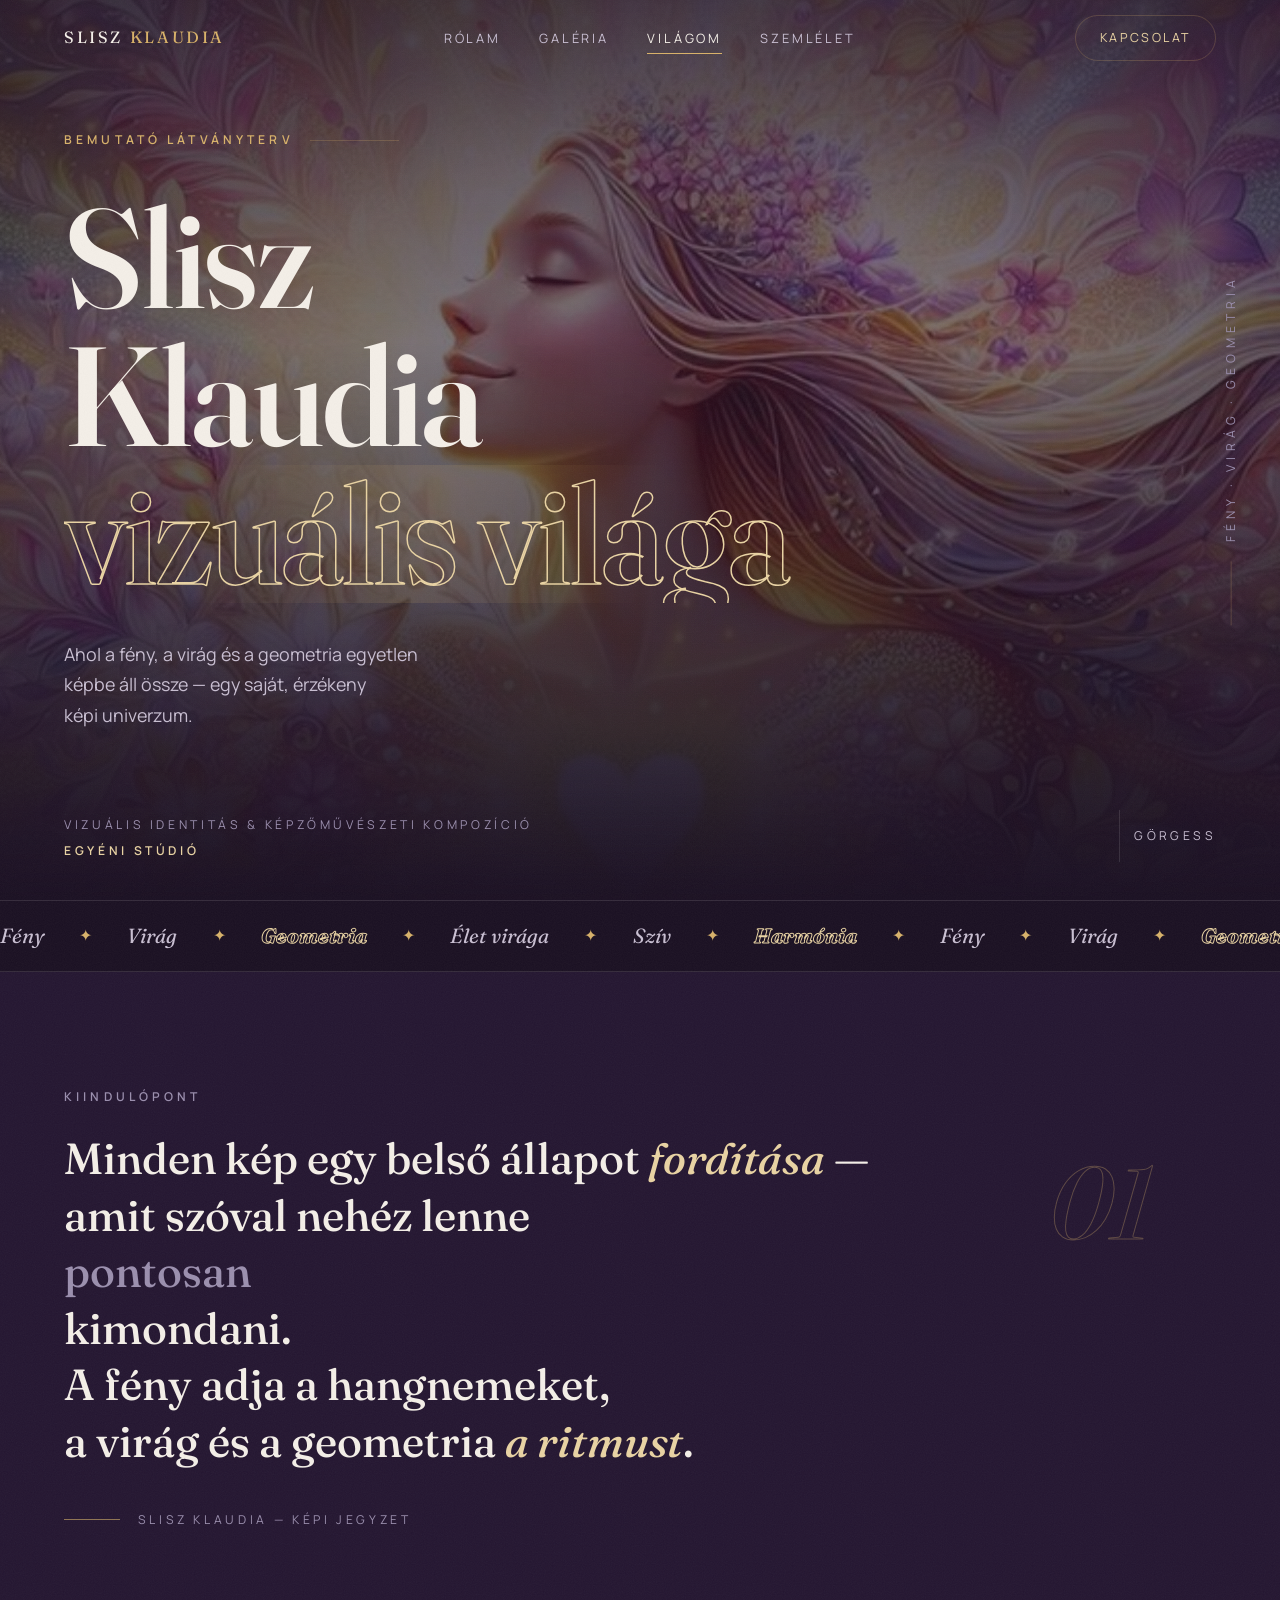
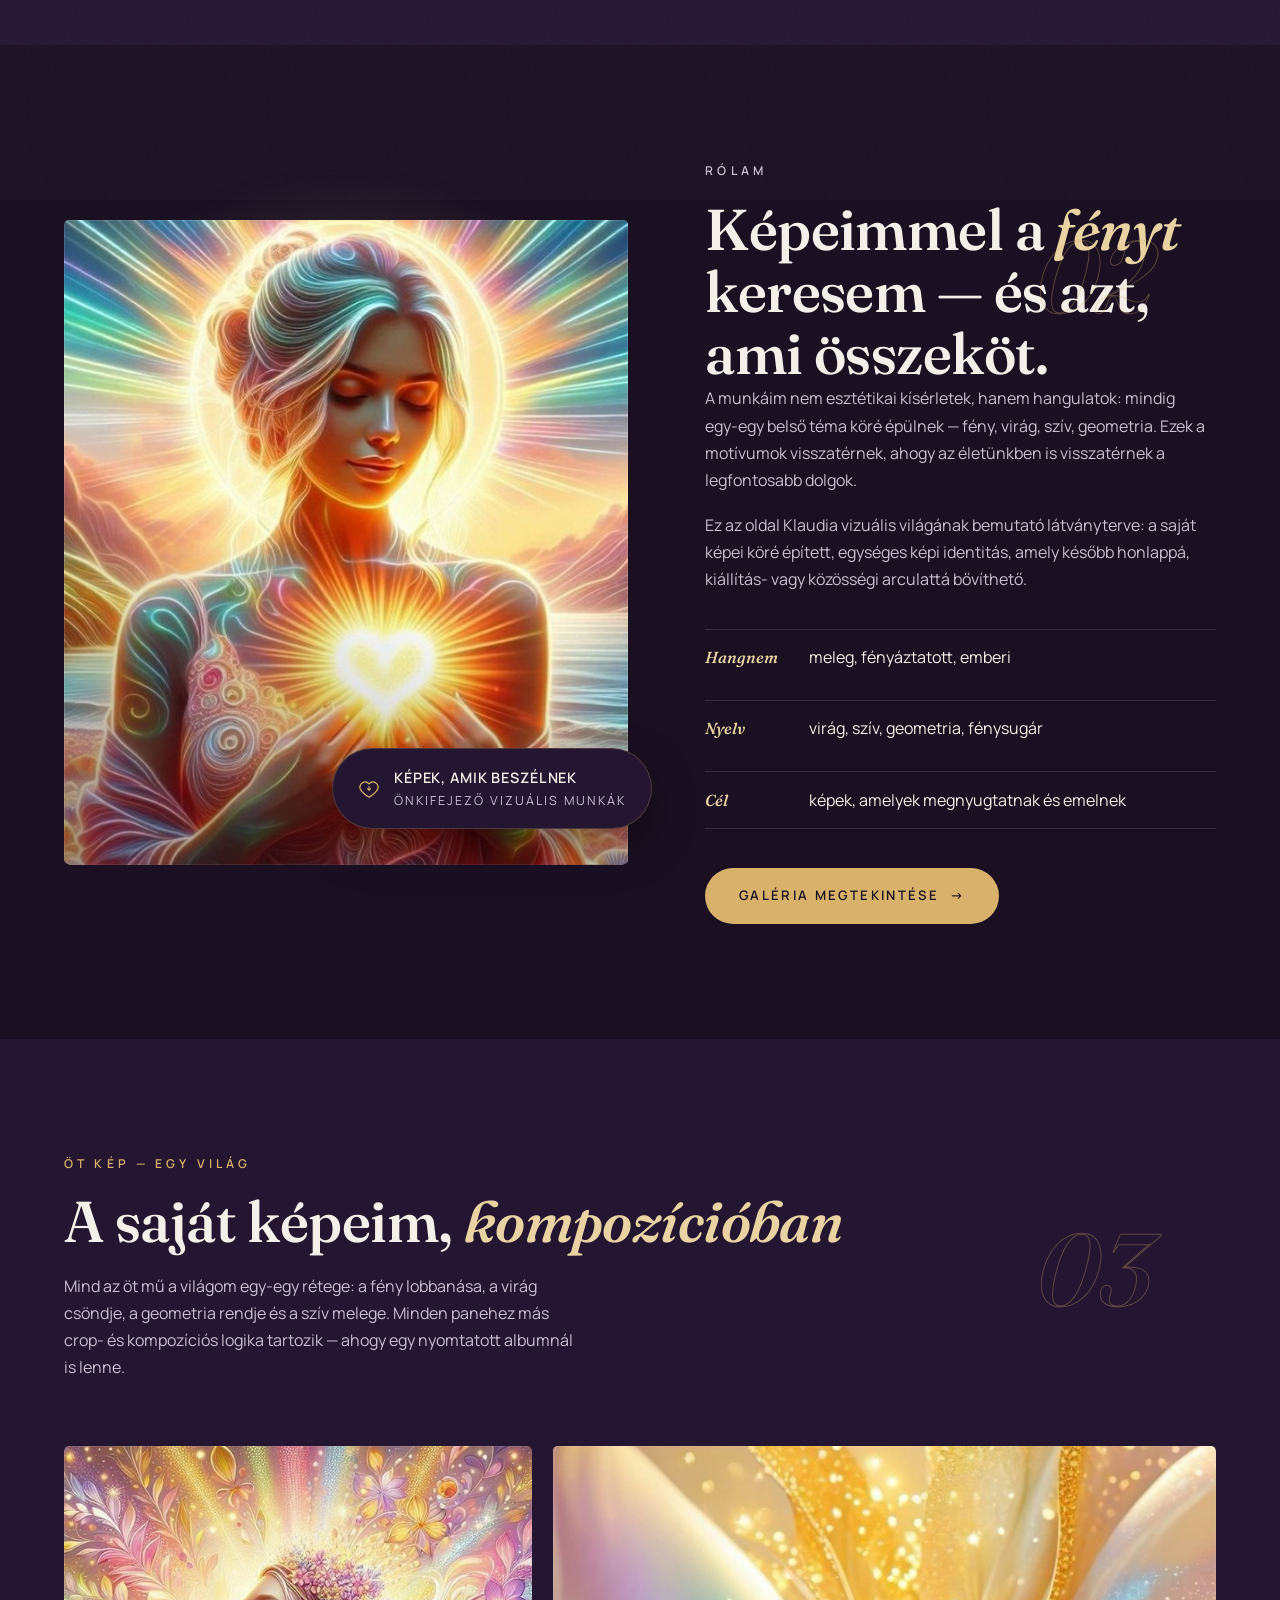
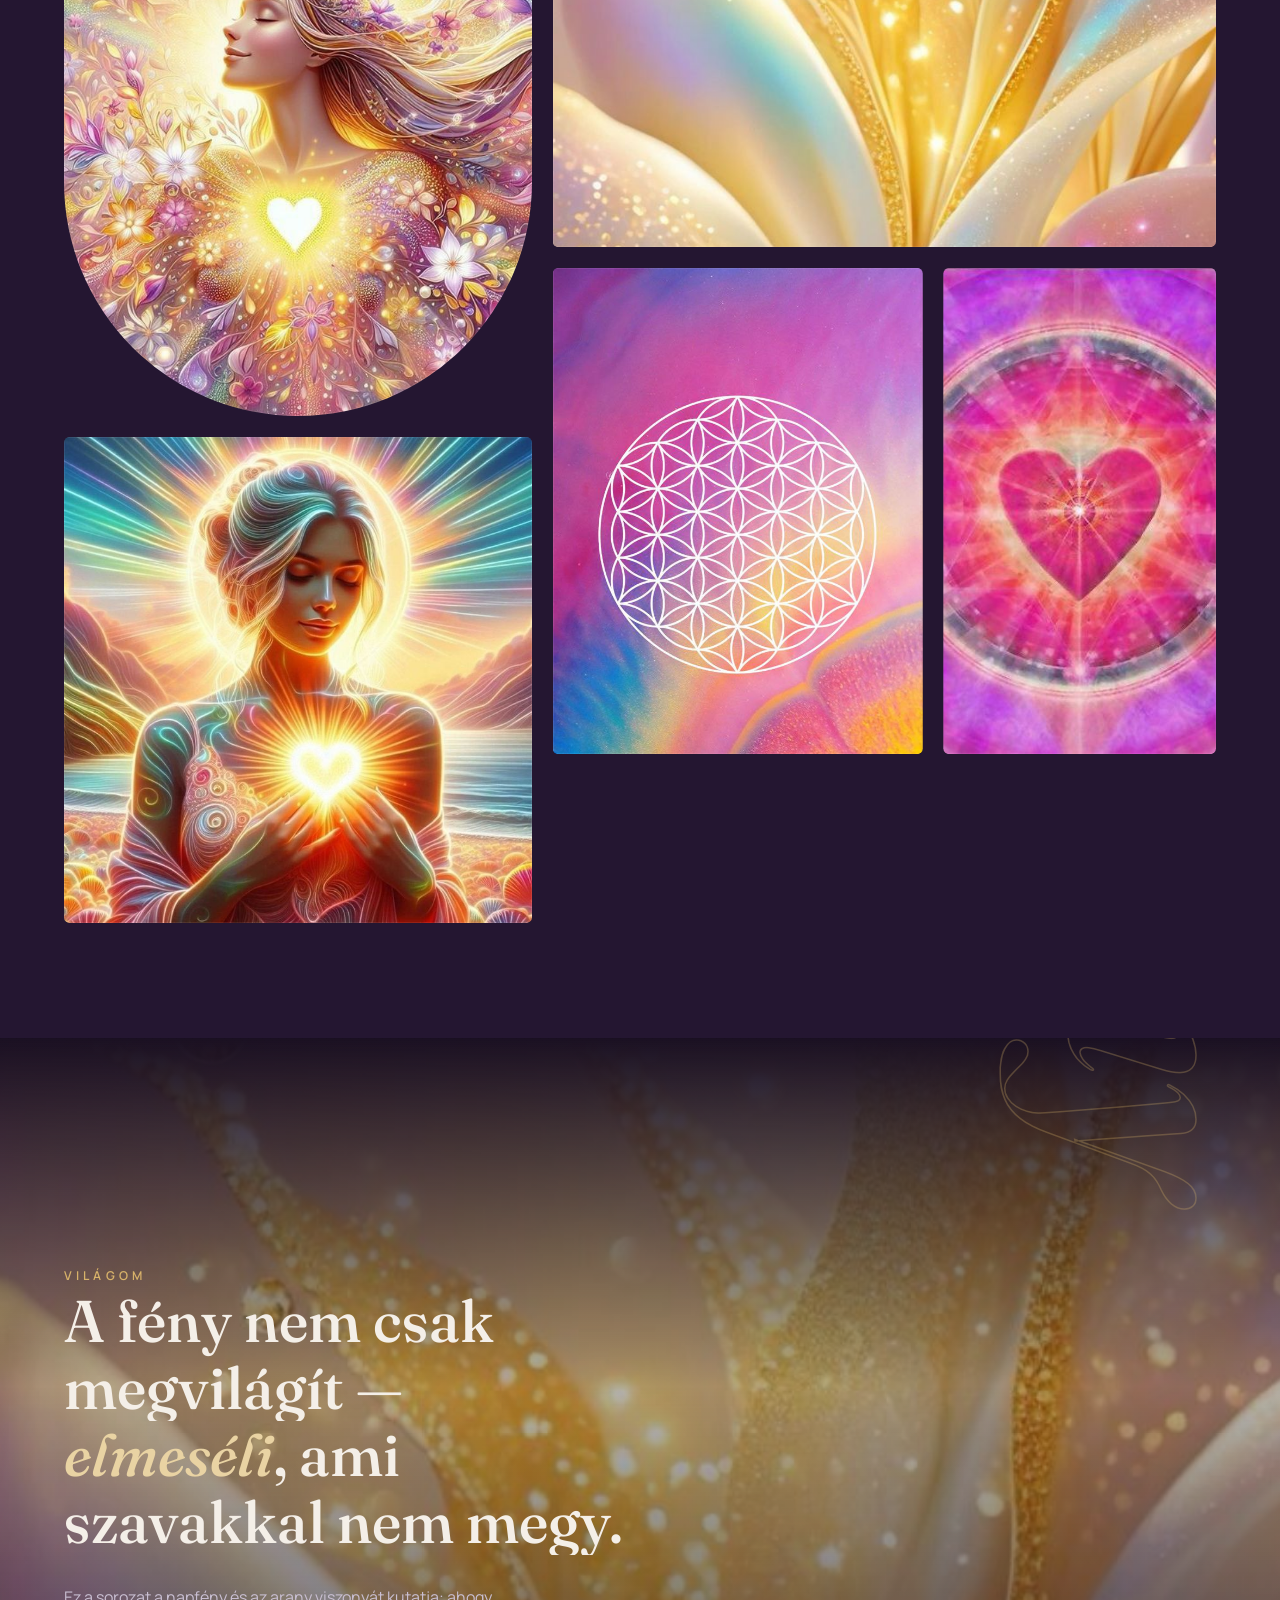
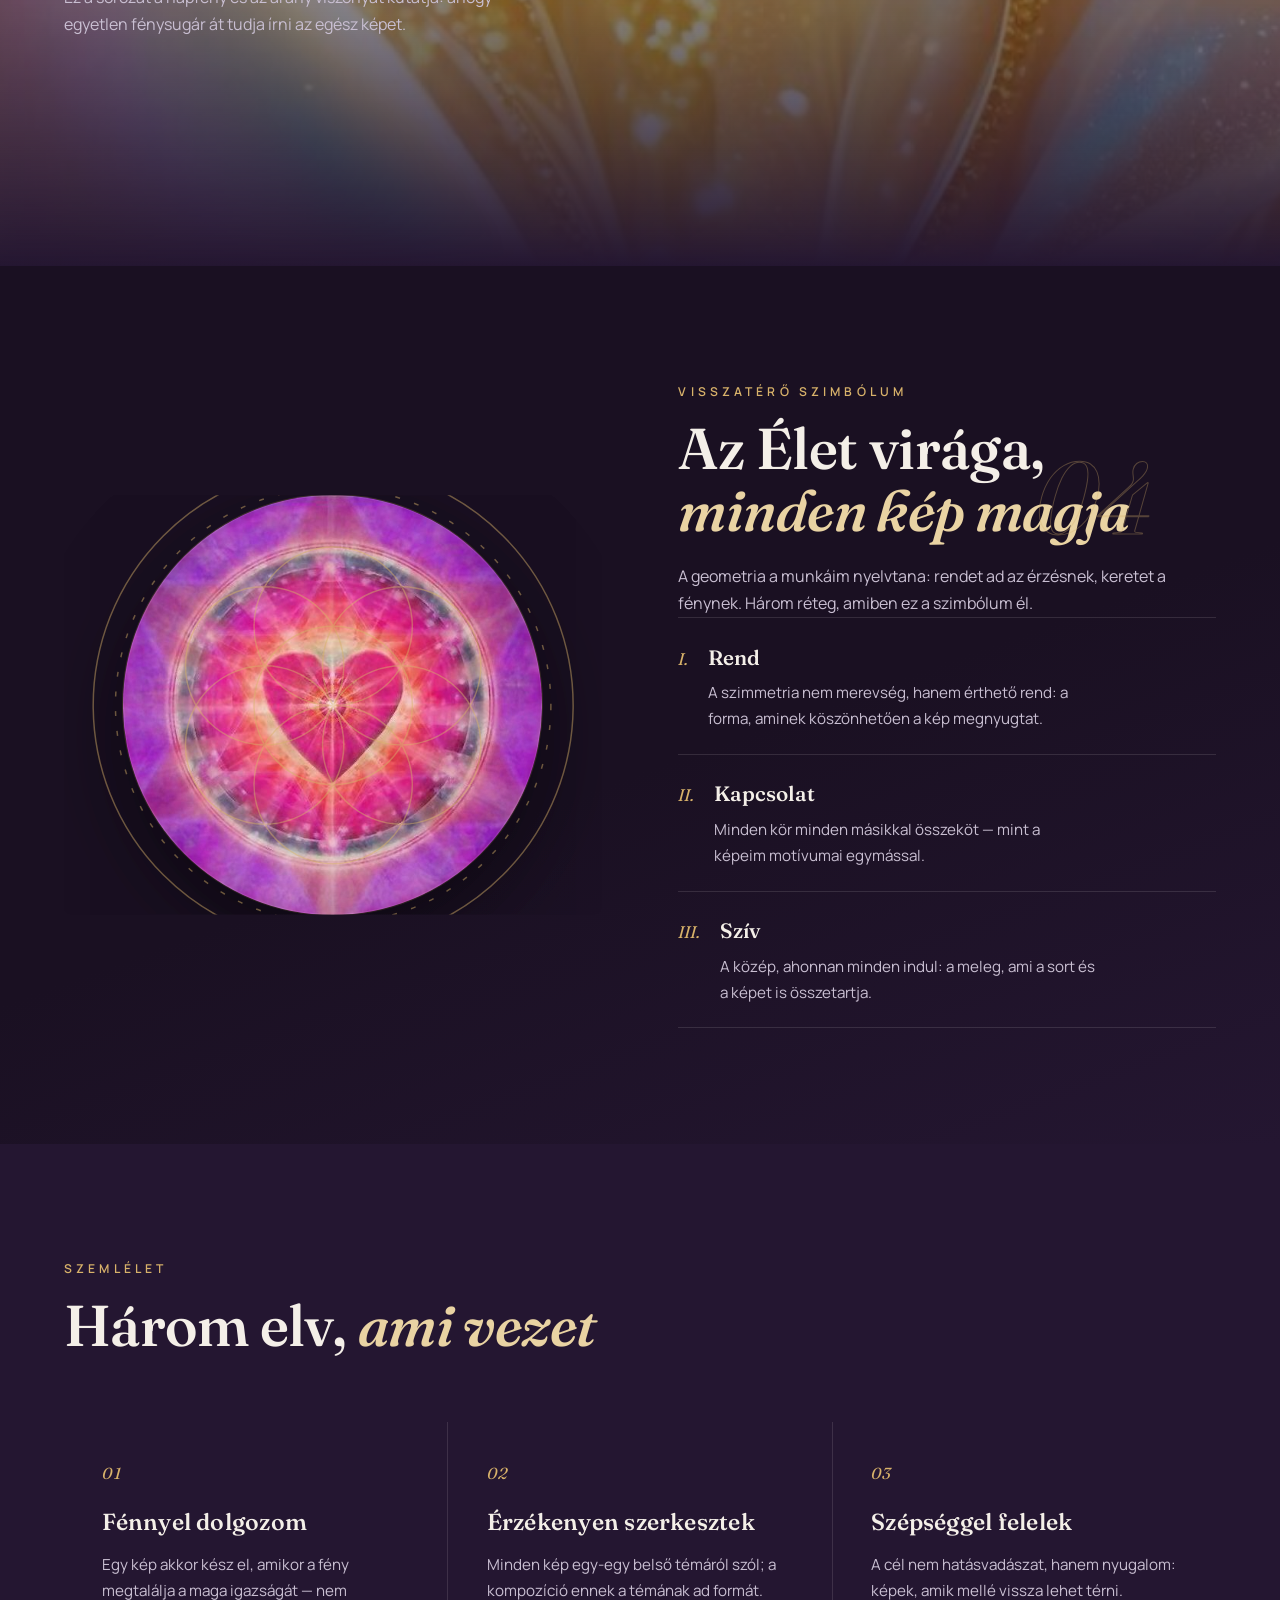
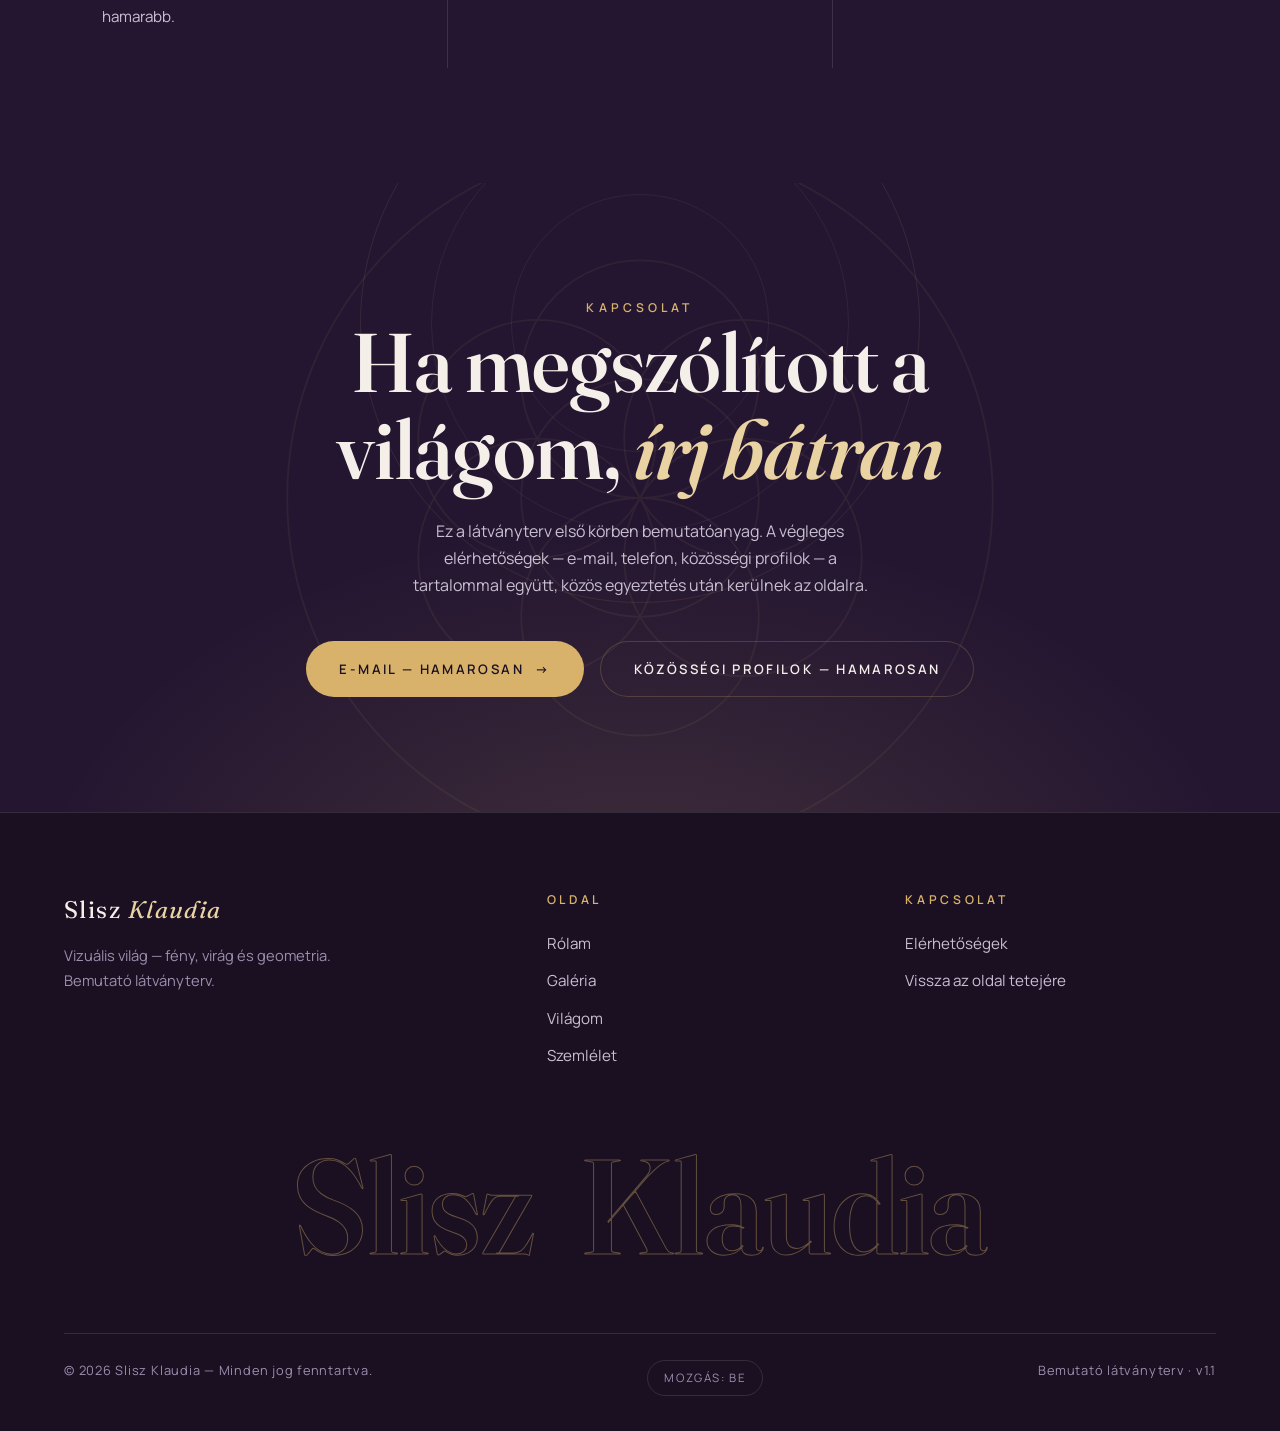
==== index.html @ 260f58c0 "v2.0 finálé: hero image-reveal, Élet virága brand-SVG-k, teljes átadási csomag Vizuál: felülről lehú" ====
<!DOCTYPE html>
<html lang="hu" class="no-js">
<head>
  <meta charset="UTF-8">
  <meta name="viewport" content="width=device-width, initial-scale=1.0">
  <title>Slisz Klaudia — Vizuális világ</title>
  <meta name="description" content="Slisz Klaudia vizuális világa — fény, virág és geometria. Bemutató látványterv.">
  <meta name="theme-color" content="#1a1022">
  <meta property="og:title" content="Slisz Klaudia — Vizuális világ">
  <meta property="og:description" content="Fény, virág és geometria — egy saját, érzékeny képi univerzum. Bemutató látványterv.">
  <meta property="og:type" content="website">
  <meta property="og:image" content="assets/img/og-image.jpg">
  <meta property="og:image:width" content="1200">
  <meta property="og:image:height" content="630">
  <meta property="og:locale" content="hu_HU">
  <meta name="twitter:card" content="summary_large_image">
  <meta name="twitter:title" content="Slisz Klaudia — Vizuális világ">
  <meta name="twitter:description" content="Fény, virág és geometria — egy saját, érzékeny képi univerzum.">
  <meta name="twitter:image" content="assets/img/og-image.jpg">
  <link rel="icon" href="assets/img/favicon.svg" type="image/svg+xml">
  <link rel="apple-touch-icon" href="assets/img/favicon.svg">
  <link rel="preconnect" href="https://fonts.googleapis.com">
  <link rel="preconnect" href="https://fonts.gstatic.com" crossorigin>
  <link href="https://fonts.googleapis.com/css2?family=Fraunces:ital,opsz,wght@0,9..144,400..640;1,9..144,400..640&family=Manrope:wght@400;500;600;700&display=swap&subset=latin-ext" rel="stylesheet">
  <link rel="preload" as="image" href="assets/img/klaudia-hero.jpg">
  <link rel="stylesheet" href="css/style.css">
  <script>
    document.documentElement.classList.replace('no-js','js');
    // Mozgás-preferencia: alap BE; kikapcsolás csak explicit felhasználói döntésre (Windows MinAnimate-kvirk elleni védelem)
    try{ if(localStorage.getItem('sk-motion')==='off') document.documentElement.classList.add('motion-off'); }catch(e){}
  </script>
</head>
<body>

  <div class="progress" aria-hidden="true"></div>
  <div class="grain" aria-hidden="true"></div>
  <div class="cursor-glow" aria-hidden="true"></div>

  <header class="nav" id="nav">
    <div class="nav__inner">
      <a class="nav__brand" href="#top">Slisz <em>Klaudia</em></a>
      <nav aria-label="Fő navigáció">
        <ul class="nav__links">
          <li><a class="nav__link" href="#rolam">Rólam</a></li>
          <li><a class="nav__link" href="#galeria">Galéria</a></li>
          <li><a class="nav__link" href="#viilag">Világom</a></li>
          <li><a class="nav__link" href="#ertekek">Szemlélet</a></li>
        </ul>
      </nav>
      <a class="nav__cta" href="#kapcsolat">Kapcsolat</a>
      <button class="nav__burger" aria-label="Menü megnyitása" aria-expanded="false" aria-controls="mobilmenu">
        <span></span><span></span><span></span>
      </button>
    </div>
  </header>

  <div class="nav__panel" id="mobilmenu" aria-hidden="true">
    <a class="nav__panel-link" href="#rolam"><span>01</span>Rólam</a>
    <a class="nav__panel-link" href="#galeria"><span>02</span>Galéria</a>
    <a class="nav__panel-link" href="#viilag"><span>03</span>Világom</a>
    <a class="nav__panel-link" href="#ertekek"><span>04</span>Szemlélet</a>
    <a class="nav__panel-link" href="#kapcsolat"><span>05</span>Kapcsolat</a>
    <p class="nav__panel-foot">Slisz Klaudia — vizuális világ</p>
  </div>

  <main id="top">

    <!-- ============ HERO ============ -->
    <section class="hero" id="hero" data-parallax="0.18">
      <canvas class="hero__dust" aria-hidden="true"></canvas>
      <div class="hero__bg" aria-hidden="true"></div>
      <div class="hero__veil" aria-hidden="true"></div>
      <p class="hero__side">Fény · Virág · Geometria</p>
      <div class="hero__inner">
        <p class="hero__eyebrow eyebrow">Bemutató látványterv</p>
        <h1 class="hero__title" data-chars>
          <span class="line"><span class="word" data-split>Slisz</span></span>
          <span class="line"><span class="word" data-split>Klaudia</span></span>
          <span class="line"><span class="word word--outline" data-split>vizuális&nbsp;világa</span></span>
        </h1>
        <p class="hero__sub">Ahol a fény, a virág és a geometria egyetlen képbe áll össze — egy saját, érzékeny képi univerzum.</p>
        <div class="hero__meta">
          <p class="hero__tag">
            <span>Vizuális identitás &amp; képzőművészeti kompozíció</span>
            <b>Egyéni stúdió</b>
          </p>
          <a class="hero__scroll" href="#manifesto">
            <span class="wheel" aria-hidden="true"></span>
            <span>Görgess</span>
          </a>
        </div>
      </div>
    </section>

    <!-- ============ MARQUEE ============ -->
    <div class="marquee" aria-hidden="true">
      <div class="marquee__track">
        <span class="marquee__item">Fény <i>✦</i> Virág <i>✦</i> <b>Geometria</b> <i>✦</i> Élet virága <i>✦</i> Szív <i>✦</i> <b>Harmónia</b> <i>✦</i></span>
        <span class="marquee__item">Fény <i>✦</i> Virág <i>✦</i> <b>Geometria</b> <i>✦</i> Élet virága <i>✦</i> Szív <i>✦</i> <b>Harmónia</b> <i>✦</i></span>
      </div>
    </div>

    <!-- ============ MANIFESTÓ ============ -->
    <section class="section section--ink2" id="manifesto">
      <div class="container">
        <span class="sec-index" aria-hidden="true">01</span>
        <p class="eyebrow eyebrow--dim rv">Kiindulópont</p>
        <div class="rv-lines manifesto__text" style="margin-top:1.4rem" data-rv-lines>
          <p class="l"><span>Minden kép egy belső állapot <em>fordítása</em> —</span></p>
          <p class="l"><span>amit szóval nehéz lenne <span class="dim">pontosan</span> kimondani.</span></p>
          <p class="l"><span>A fény adja a hangnemeket,</span></p>
          <p class="l"><span>a virág és a geometria <em>a ritmust</em>.</span></p>
        </div>
        <p class="manifesto__sign rv">Slisz Klaudia — képi jegyzet</p>
      </div>
    </section>

    <!-- ============ BEMUTATKOZÁS ============ -->
    <section class="section" id="rolam">
      <div class="container">
        <span class="sec-index" aria-hidden="true">02</span>
        <div class="about">
          <div class="about__media">
            <figure class="about__frame rv--img">
              <img src="assets/img/klaudia-portre.jpg" alt="Klaudia portréja — izzó szívvel a tenyerein" loading="lazy" decoding="async" width="736" height="807">
            </figure>
            <div class="about__badge rv rv-d-3">
              <svg viewBox="0 0 24 24" fill="none" aria-hidden="true">
                <path d="M12 21s-7.5-4.6-9.5-9A5.6 5.6 0 0 1 12 6.4 5.6 5.6 0 0 1 21.5 12c-2 4.4-9.5 9-9.5 9Z" stroke="#d8b26a" stroke-width="1.4" stroke-linejoin="round"/>
                <path d="M12 9.2v4.2m0 0 1.7-1.7M12 13.4l-1.7-1.7" stroke="#d8b26a" stroke-width="1.2" stroke-linecap="round"/>
              </svg>
              <p><b>Képek, amik beszélnek</b> Önkifejező vizuális munkák</p>
            </div>
          </div>
          <div class="about__body">
            <p class="eyebrow rv">Rólam</p>
            <h2 class="h2 rv rv-d-1">Képeimmel a <span class="accent">fényt</span> keresem — és azt, ami összeköt.</h2>
            <p class="rv rv-d-2">A munkáim nem esztétikai kísérletek, hanem hangulatok: mindig egy-egy belső téma köré épülnek — fény, virág, szív, geometria. Ezek a motívumok visszatérnek, ahogy az életünkben is visszatérnek a legfontosabb dolgok.</p>
            <p class="rv rv-d-3">Ez az oldal Klaudia vizuális világának bemutató látványterve: a saját képei köré épített, egységes képi identitás, amely később honlappá, kiállítás- vagy közösségi arculattá bővíthető.</p>
            <ul class="about__values">
              <li class="rv rv-d-3"><b>Hangnem</b> meleg, fényáztatott, emberi</li>
              <li class="rv rv-d-4"><b>Nyelv</b> virág, szív, geometria, fénysugár</li>
              <li class="rv rv-d-5"><b>Cél</b> képek, amelyek megnyugtatnak és emelnek</li>
            </ul>
            <div class="about__actions rv rv-d-5">
              <a class="btn" href="#galeria">Galéria megtekintése <span class="arr" aria-hidden="true">→</span></a>
            </div>
          </div>
        </div>
      </div>
    </section>

    <!-- ============ GALÉRIA ============ -->
    <section class="section section--ink2" id="galeria">
      <div class="container--wide">
        <span class="sec-index" aria-hidden="true">03</span>
        <div class="section__head">
          <p class="eyebrow rv">Öt kép — egy világ</p>
          <h2 class="h2 rv rv-d-1">A saját képeim, <span class="accent">kompozícióban</span></h2>
          <p class="lead rv rv-d-2">Mind az öt mű a világom egy-egy rétege: a fény lobbanása, a virág csöndje, a geometria rendje és a szív melege. Minden panehez más crop- és kompozíciós logika tartozik — ahogy egy nyomtatott albumnál is lenne.</p>
        </div>
        <div class="gallery__grid">
          <figure class="g-item gi--a rv--img">
            <span class="idx" aria-hidden="true">01</span>
            <img src="assets/img/klaudia-hero.jpg" alt="Fénylő női alak virágokkal és izzó szívvel" loading="lazy" decoding="async" width="736" height="736">
            <figcaption>Fényáztatott alak — virágok ölelésében</figcaption>
          </figure>
          <figure class="g-item gi--b rv--img rv-d-1">
            <span class="idx" aria-hidden="true">02</span>
            <img src="assets/img/arany-virag.jpg" alt="Arany csillogó virág napfényben" loading="lazy" decoding="async" width="736" height="1308">
            <figcaption>Arany virág — a fény robogása</figcaption>
          </figure>
          <figure class="g-item gi--c rv--img rv-d-2">
            <span class="idx" aria-hidden="true">03</span>
            <img src="assets/img/elet-viraga.jpg" alt="Élet virága geometria irizáló háttéren" loading="lazy" decoding="async" width="680" height="1200">
            <figcaption>Élet virága — a rend, ami összetart</figcaption>
          </figure>
          <figure class="g-item gi--d rv--img rv-d-3">
            <span class="idx" aria-hidden="true">04</span>
            <img src="assets/img/sziv-elet-viragaban.jpg" alt="Szív a geometria közepén, magenta mandala" loading="lazy" decoding="async" width="555" height="548">
            <figcaption>Szív a virágban — a közép</figcaption>
          </figure>
          <figure class="g-item gi--e rv--img rv-d-4">
            <span class="idx" aria-hidden="true">05</span>
            <img src="assets/img/klaudia-portre.jpg" alt="Klaudia alakja izzó szívvel a tenger előtt" loading="lazy" decoding="async" width="736" height="807">
            <figcaption>A szív tartja — önarckép</figcaption>
          </figure>
        </div>
      </div>
    </section>

    <!-- ============ WOW FULL-BLEED ============ -->
    <section class="wow" data-parallax="0.22" id="viilag">
      <div class="wow__bg" aria-hidden="true"></div>
      <div class="wow__veil" aria-hidden="true"></div>
      <span class="wow__ghost" aria-hidden="true">arany</span>
      <div class="wow__content">
        <p class="eyebrow rv">Világom</p>
        <p class="wow__quote rv-lines rv-d-1" data-rv-lines>
          <span class="l"><span>A fény nem csak megvilágít —</span></span>
          <span class="l"><span><em>elmeséli</em>, ami szavakkal nem megy.</span></span>
        </p>
        <p class="wow__note rv rv-d-3">Ez a sorozat a napfény és az arany viszonyát kutatja: ahogy egyetlen fénysugár át tudja írni az egész képet.</p>
      </div>
    </section>

    <!-- ============ SZIMBÓLUM ============ -->
    <section class="section symbol">
      <div class="container">
        <span class="sec-index" aria-hidden="true">04</span>
        <div class="symbol__grid">
          <div class="symbol__media rv--img">
            <div class="symbol__disc">
              <img src="assets/img/sziv-elet-viragaban.jpg" alt="Szív az Élet virága geometria közepén" loading="lazy" decoding="async" width="555" height="548">
            </div>
            <div class="symbol__orbit" aria-hidden="true"></div>
            <div class="symbol__ring" aria-hidden="true">
              <svg viewBox="0 0 200 200" fill="none">
                <g stroke="#d8b26a" stroke-width="0.6" opacity="0.9">
                  <circle cx="100" cy="100" r="97"/>
                  <circle cx="100" cy="100" r="88" stroke-dasharray="2 6"/>
                  <!-- 6 kör az Élet virágából -->
                  <circle cx="100" cy="100" r="32"/>
                  <circle cx="100" cy="68" r="32"/>
                  <circle cx="127.7" cy="84" r="32"/>
                  <circle cx="127.7" cy="116" r="32"/>
                  <circle cx="100" cy="132" r="32"/>
                  <circle cx="72.3" cy="116" r="32"/>
                  <circle cx="72.3" cy="84" r="32"/>
                </g>
              </svg>
            </div>
          </div>
          <div>
            <p class="eyebrow rv">Visszatérő szimbólum</p>
            <h2 class="h2 rv rv-d-1">Az Élet virága, <span class="accent">minden kép magja</span></h2>
            <p class="lead rv rv-d-2">A geometria a munkáim nyelvtana: rendet ad az érzésnek, keretet a fénynek. Három réteg, amiben ez a szimbólum él.</p>
            <ul class="symbol__list">
              <li class="rv rv-d-2">
                <span class="no">I.</span>
                <div>
                  <h3>Rend</h3>
                  <p>A szimmetria nem merevség, hanem érthető rend: a forma, aminek köszönhetően a kép megnyugtat.</p>
                </div>
              </li>
              <li class="rv rv-d-3">
                <span class="no">II.</span>
                <div>
                  <h3>Kapcsolat</h3>
                  <p>Minden kör minden másikkal összeköt — mint a képeim motívumai egymással.</p>
                </div>
              </li>
              <li class="rv rv-d-4">
                <span class="no">III.</span>
                <div>
                  <h3>Szív</h3>
                  <p>A közép, ahonnan minden indul: a meleg, ami a sort és a képet is összetartja.</p>
                </div>
              </li>
            </ul>
          </div>
        </div>
      </div>
    </section>

    <!-- ============ ÉRTÉKEK ============ -->
    <section class="section section--ink2" id="ertekek">
      <div class="container">
        <div class="section__head">
          <p class="eyebrow rv">Szemlélet</p>
          <h2 class="h2 rv rv-d-1">Három elv, <span class="accent">ami vezet</span></h2>
        </div>
        <div class="values">
          <article class="values__item rv rv-d-1">
            <p class="vn">01</p>
            <h3>Fénnyel dolgozom</h3>
            <p>Egy kép akkor kész el, amikor a fény megtalálja a maga igazságát — nem hamarabb.</p>
          </article>
          <article class="values__item rv rv-d-2">
            <p class="vn">02</p>
            <h3>Érzékenyen szerkesztek</h3>
            <p>Minden kép egy-egy belső témáról szól; a kompozíció ennek a témának ad formát.</p>
          </article>
          <article class="values__item rv rv-d-3">
            <p class="vn">03</p>
            <h3>Szépséggel felelek</h3>
            <p>A cél nem hatásvadászat, hanem nyugalom: képek, amik mellé vissza lehet térni.</p>
          </article>
        </div>
      </div>
    </section>

    <!-- ============ CTA ============ -->
    <section class="section cta" id="kapcsolat">
      <div class="cta__deco" aria-hidden="true"></div>
      <div class="cta__pattern" aria-hidden="true">
        <svg viewBox="0 0 200 200" fill="none">
          <g stroke="#d8b26a" stroke-width="0.5">
            <circle cx="100" cy="100" r="98"/>
            <circle cx="100" cy="100" r="33"/>
            <circle cx="100" cy="67" r="33"/>
            <circle cx="128.6" cy="83.5" r="33"/>
            <circle cx="128.6" cy="116.5" r="33"/>
            <circle cx="100" cy="133" r="33"/>
            <circle cx="71.4" cy="116.5" r="33"/>
            <circle cx="71.4" cy="83.5" r="33"/>
          </g>
        </svg>
      </div>
      <div class="container">
        <p class="eyebrow rv">Kapcsolat</p>
        <h2 class="cta__title rv rv-d-1">Ha megszólított a világom, <span class="accent">írj bátran</span></h2>
        <p class="cta__lead rv rv-d-2">Ez a látványterv első körben bemutatóanyag. A végleges elérhetőségek — e-mail, telefon, közösségi profilok — a tartalommal együtt, közös egyeztetés után kerülnek az oldalra.</p>
        <div class="cta__actions rv rv-d-3">
          <a class="btn" href="#kapcsolat">E-mail — hamarosan <span class="arr" aria-hidden="true">→</span></a>
          <a class="btn btn--ghost" href="#kapcsolat">Közösségi profilok — hamarosan</a>
        </div>
      </div>
    </section>

  </main>

  <footer class="footer">
    <div class="container">
      <div class="footer__grid">
        <div>
          <p class="footer__brand">Slisz <em>Klaudia</em></p>
          <p class="footer__tag">Vizuális világ — fény, virág és geometria. Bemutató látványterv.</p>
        </div>
        <div class="footer__col">
          <h4>Oldal</h4>
          <ul>
            <li><a href="#rolam">Rólam</a></li>
            <li><a href="#galeria">Galéria</a></li>
            <li><a href="#viilag">Világom</a></li>
            <li><a href="#ertekek">Szemlélet</a></li>
          </ul>
        </div>
        <div class="footer__col">
          <h4>Kapcsolat</h4>
          <ul>
            <li><a href="#kapcsolat">Elérhetőségek</a></li>
            <li><a href="#top">Vissza az oldal tetejére</a></li>
          </ul>
        </div>
      </div>
      <p class="footer__giant" aria-hidden="true"><span>Slisz</span> <span>Klaudia</span></p>
      <div class="footer__bottom">
        <span>© 2026 Slisz Klaudia — Minden jog fenntartva.</span>
        <button class="motion-toggle" type="button" data-motion-toggle aria-pressed="true">Mozgás: be</button>
        <span>Bemutató látványterv · v1.1</span>
      </div>
    </div>
  </footer>

  <button class="totop" aria-label="Vissza az oldal tetejére">
    <svg viewBox="0 0 24 24" fill="none" aria-hidden="true"><path d="M12 19V5m0 0-6 6m6-6 6 6" stroke="currentColor" stroke-width="1.6" stroke-linecap="round" stroke-linejoin="round"/></svg>
  </button>

  <script src="js/main.js" defer></script>
</body>
</html>
---- css/style.css ----
/* ============================================================
   SLISZ KLAUDIA — prémium látványterv
   Design system: mély aubergine / elefántcsont / pezsgőarany
   ============================================================ */

/* ---------- Tokens ---------- */
:root{
  /* Színek — a fotók hangulatából levezetve */
  --ink:#1a1022;              /* legmélyebb aubergine */
  --ink-2:#241631;            /* emelt aubergine */
  --ink-3:#2f1f40;            /* panelek */
  --paper:#f4efe8;            /* meleg elefántcsont */
  --paper-dim:#c9bfd2;        /* háttérszöveg a sötéten */
  --paper-faint:#9b8fae;      /* leggyengébb, csak mikro-szöveg */
  --gold:#d8b26a;             /* pezsgőarany */
  --gold-soft:#e9d3a3;        /* világos arany */
  --gold-deep:#a98243;        /* mély arany (hover) */
  --accent-rose:#d78a9d;      /* a fotók magentája, csak mikroakcent */
  --line:rgba(216,178,106,.22);
  --line-soft:rgba(244,239,232,.12);

  /* Tér */
  --space-1:.5rem; --space-2:1rem; --space-3:1.5rem;
  --space-4:2.5rem; --space-5:4rem; --space-6:6.5rem;
  --gutter:clamp(1.25rem, 5vw, 4.5rem);
  --measure:62ch;

  /* Tipó */
  --font-display:"Fraunces", "Georgia", serif;
  --font-body:"Manrope", "Segoe UI", system-ui, sans-serif;

  /* Fluid skála */
  --fs-hero:clamp(3rem, 11vw, 9.5rem);
  --fs-h1:clamp(2.4rem, 6.5vw, 5.5rem);
  --fs-h2:clamp(1.9rem, 4.5vw, 3.6rem);
  --fs-h3:clamp(1.25rem, 2.4vw, 1.7rem);
  --fs-body:clamp(1rem, 1.1vw, 1.125rem);
  --fs-micro:clamp(.72rem, .95vw, .8rem);

  /* Egyéb */
  --ease:cubic-bezier(.22,.9,.28,1);
  --ease-soft:cubic-bezier(.33,0,.16,1);
  --nav-h:76px;
  --radius:4px;
}

/* ---------- Reset & base ---------- */
*,*::before,*::after{box-sizing:border-box;margin:0;padding:0}
html{scroll-behavior:smooth}
html:focus-within{scroll-behavior:smooth}
body{
  background:var(--ink);
  color:var(--paper);
  font-family:var(--font-body);
  font-size:var(--fs-body);
  line-height:1.7;
  -webkit-font-smoothing:antialiased;
  text-rendering:optimizeLegibility;
  overflow-x:hidden;
}
img{display:block;max-width:100%;height:auto}
a{color:inherit;text-decoration:none}
button{font:inherit;color:inherit;background:none;border:0;cursor:pointer}
::selection{background:var(--gold);color:var(--ink)}

/* Scrollbar */
::-webkit-scrollbar{width:11px}
::-webkit-scrollbar-track{background:var(--ink)}
::-webkit-scrollbar-thumb{background:#4a3560;border-radius:6px}
::-webkit-scrollbar-thumb:hover{background:var(--gold-deep)}

/* ---------- Utility ---------- */
.container{width:min(1280px,100% - var(--gutter)*2);margin-inline:auto}
.container--wide{width:min(1480px,100% - var(--gutter)*2);margin-inline:auto}
.eyebrow{
  font-size:var(--fs-micro);
  letter-spacing:.34em;
  text-transform:uppercase;
  color:var(--gold);
  font-weight:600;
}
.eyebrow--dim{color:var(--paper-faint)}
.num{font-variant-numeric:tabular-nums}

/* ---------- Nav ---------- */
.nav{
  position:fixed;inset:0 0 auto 0;z-index:100;
  height:var(--nav-h);
  display:flex;align-items:center;
  transition:background .45s var(--ease), box-shadow .45s var(--ease), height .45s var(--ease);
}
.nav.is-scrolled{
  height:60px;
  background:rgba(26,16,34,.82);
  -webkit-backdrop-filter:blur(14px);
  backdrop-filter:blur(14px);
  box-shadow:0 1px 0 var(--line-soft);
}
.nav__inner{
  width:min(1480px,100% - var(--gutter)*2);margin-inline:auto;
  display:flex;align-items:center;justify-content:space-between;gap:2rem;
}
.nav__brand{
  font-family:var(--font-display);
  font-size:1.02rem;letter-spacing:.16em;text-transform:uppercase;
  color:var(--paper);white-space:nowrap;
}
.nav__brand em{font-style:normal;color:var(--gold)}
.nav__links{
  display:flex;gap:2.4rem;list-style:none;align-items:center;
}
.nav__link{
  position:relative;font-size:.8rem;letter-spacing:.22em;text-transform:uppercase;
  color:var(--paper-dim);padding:.4rem 0;transition:color .3s;
}
.nav__link::after{
  content:"";position:absolute;left:0;bottom:0;height:1px;width:100%;
  background:var(--gold);transform:scaleX(0);transform-origin:right;
  transition:transform .4s var(--ease);
}
.nav__link:hover,.nav__link.is-active{color:var(--paper)}
.nav__link:hover::after,.nav__link.is-active::after{transform:scaleX(1);transform-origin:left}
.nav__cta{
  font-size:.78rem;letter-spacing:.2em;text-transform:uppercase;
  padding:.72rem 1.5rem;border:1px solid var(--line);
  border-radius:999px;color:var(--gold-soft);
  transition:background .35s,color .35s,border-color .35s;
  white-space:nowrap;
}
.nav__cta:hover{background:var(--gold);color:var(--ink);border-color:var(--gold)}

/* Hamburger */
.nav__burger{
  display:none;flex-direction:column;gap:6px;padding:10px;z-index:120;
}
.nav__burger span{
  width:26px;height:1.5px;background:var(--paper);
  transition:transform .4s var(--ease),opacity .3s;display:block;
}
.nav.is-open .nav__burger span:nth-child(1){transform:translateY(7.5px) rotate(45deg)}
.nav.is-open .nav__burger span:nth-child(2){opacity:0}
.nav.is-open .nav__burger span:nth-child(3){transform:translateY(-7.5px) rotate(-45deg)}

/* Mobil panel */
.nav__panel{
  position:fixed;inset:0;z-index:110;
  background:linear-gradient(160deg,var(--ink) 0%,var(--ink-2) 100%);
  display:flex;flex-direction:column;justify-content:center;
  padding:0 var(--gutter);
  opacity:0;visibility:hidden;transition:opacity .45s var(--ease),visibility 0s .45s;
}
.nav.is-open .nav__panel{opacity:1;visibility:visible;transition:opacity .45s var(--ease)}
.nav__panel-link{
  font-family:var(--font-display);
  font-size:clamp(2rem,8vw,3.2rem);
  line-height:1.25;color:var(--paper);
  display:flex;align-items:baseline;gap:1rem;
  opacity:0;transform:translateY(24px);
  transition:opacity .5s var(--ease),transform .5s var(--ease),color .3s;
}
.nav__panel-link:hover{color:var(--gold)}
.nav__panel-link span{
  font-family:var(--font-body);font-size:.75rem;color:var(--gold);
  letter-spacing:.2em;
}
.nav.is-open .nav__panel-link{opacity:1;transform:none}
.nav.is-open .nav__panel-link:nth-child(1){transition-delay:.08s}
.nav.is-open .nav__panel-link:nth-child(2){transition-delay:.14s}
.nav.is-open .nav__panel-link:nth-child(3){transition-delay:.2s}
.nav.is-open .nav__panel-link:nth-child(4){transition-delay:.26s}
.nav.is-open .nav__panel-link:nth-child(5){transition-delay:.32s}
.nav__panel-foot{
  margin-top:3rem;color:var(--paper-faint);font-size:.8rem;letter-spacing:.14em;text-transform:uppercase;
}

/* ---------- HERO ---------- */
.hero{
  position:relative;min-height:100svh;
  display:flex;align-items:center;
  overflow:hidden;
  background:
    radial-gradient(120% 90% at 70% 10%, #3a2450 0%, transparent 55%),
    radial-gradient(90% 70% at 20% 90%, #33204a 0%, transparent 60%),
    var(--ink);
}
.hero__bg{
  position:absolute;inset:-6%;
  background:url("../assets/img/klaudia-hero.jpg") center 22%/cover no-repeat;
  opacity:.5;
  filter:saturate(1.05);
  will-change:transform,clip-path;
  transform:translateY(var(--parallax,0)) scale(1.06);
  /* image reveal: felülről lefelé söprő maszk, csak belépéskor */
  clip-path:inset(0 0 100% 0);
  transition:clip-path 1.6s var(--ease-soft) .15s;
}
.hero.is-in .hero__bg{clip-path:inset(0 0 0 0)}
.hero__veil{
  position:absolute;inset:0;
  background:
    linear-gradient(180deg, rgba(26,16,34,.55) 0%, rgba(26,16,34,.18) 38%, rgba(26,16,34,.82) 88%, var(--ink) 100%);
}
.hero__veil::after{
  content:"";position:absolute;inset:0;
  background:radial-gradient(75% 60% at 50% 42%, transparent 40%, rgba(26,16,34,.5) 100%);
}
.hero__inner{
  position:relative;z-index:2;
  width:min(1480px,100% - var(--gutter)*2);margin-inline:auto;
  padding-top:calc(var(--nav-h) + 1rem);
  min-height:calc(100svh - var(--nav-h));
  display:flex;flex-direction:column;
}
.hero__eyebrow{
  display:flex;align-items:center;gap:1rem;
  margin-bottom:clamp(1.5rem,3vw,2.5rem);
}
.hero__eyebrow::after{content:"";height:1px;width:clamp(48px,7vw,110px);background:var(--line)}
.hero__title{
  font-family:var(--font-display);
  font-weight:560;
  font-size:var(--fs-hero);
  line-height:.98;
  letter-spacing:-.015em;
  text-wrap:balance;
}
.hero__title .line{display:block;overflow:hidden}
.hero__title .word{
  display:inline-block;
  transform:translateY(112%);
  transition:transform 1.1s var(--ease-soft);
}
.no-js .hero__title .word,.hero.is-in .hero__title .word{transform:none}
.hero__title .line:nth-child(2) .word{transition-delay:.09s}
.hero__title .line:nth-child(3) .word{transition-delay:.18s}
.hero__title .accent{font-style:italic;color:var(--gold-soft)}
.hero__sub{
  margin-top:clamp(1.5rem,3vw,2.25rem);
  max-width:34ch;
  color:var(--paper-dim);
  font-size:clamp(1rem,1.4vw,1.2rem);
  text-wrap:pretty;
  opacity:0;transform:translateY(18px);
  transition:opacity .9s var(--ease) .55s,transform .9s var(--ease) .55s;
}
.hero.is-in .hero__sub{opacity:1;transform:none}
.hero__meta{
  margin-top:auto;
  padding-top:clamp(2rem,5vh,4rem);
  display:flex;justify-content:space-between;align-items:flex-end;gap:2rem;
  opacity:0;transition:opacity 1s var(--ease) .9s;
}
.hero.is-in .hero__meta{opacity:1}
.hero__tag{
  font-size:var(--fs-micro);letter-spacing:.3em;text-transform:uppercase;color:var(--paper-faint);
  display:flex;flex-direction:column;gap:.35rem;
}
.hero__tag b{color:var(--gold-soft);font-weight:600}
.hero__scroll{
  display:flex;align-items:center;gap:.9rem;
  font-size:var(--fs-micro);letter-spacing:.28em;text-transform:uppercase;color:var(--paper-dim);
}
.hero__scroll .wheel{
  width:1px;height:52px;background:var(--line-soft);position:relative;overflow:hidden;
}
.hero__scroll .wheel::after{
  content:"";position:absolute;left:0;top:-40%;width:100%;height:40%;
  background:var(--gold);animation:wheel 2.2s var(--ease) infinite;
}
@keyframes wheel{0%{top:-40%}60%,100%{top:110%}}
.hero__side{
  position:absolute;right:calc(var(--gutter) * .6);top:50%;z-index:3;
  transform:translateY(-50%) rotate(180deg);
  writing-mode:vertical-rl;
  font-size:var(--fs-micro);letter-spacing:.42em;text-transform:uppercase;color:var(--paper-faint);
  display:flex;align-items:center;gap:1.2rem;
}
.hero__side::before{content:"";width:1px;height:64px;background:var(--line)}
@media(max-width:900px){.hero__side{display:none}}

/* ---------- Marquee ---------- */
.marquee{
  border-block:1px solid var(--line-soft);
  padding:1.1rem 0;overflow:hidden;
  background:var(--ink);
}
.marquee__track{display:flex;width:max-content;animation:marquee 38s linear infinite}
.marquee:hover .marquee__track{animation-play-state:paused}
.marquee__item{
  display:flex;align-items:center;gap:2.2rem;padding-right:2.2rem;
  font-family:var(--font-display);font-style:italic;
  font-size:clamp(1rem,1.6vw,1.3rem);color:var(--paper-dim);white-space:nowrap;
}
.marquee__item i{
  font-style:normal;color:var(--gold);font-size:.8em;
}
@keyframes marquee{to{transform:translateX(-50%)}}

/* ---------- Section alapok ---------- */
.section{padding-block:clamp(4.5rem,9vw,8.5rem);position:relative}
section[id]{scroll-margin-top:72px}
.section--ink{background:var(--ink)}
.section--ink2{background:var(--ink-2)}
.section__head{max-width:56rem;margin-bottom:clamp(2.5rem,5vw,4.5rem)}
.section__head--center{margin-inline:auto;text-align:center}
.h2{
  font-family:var(--font-display);font-weight:560;
  font-size:var(--fs-h2);line-height:1.08;letter-spacing:-.01em;
  margin-top:1rem;text-wrap:balance;
}
.h2 .accent{font-style:italic;color:var(--gold-soft)}
.lead{color:var(--paper-dim);max-width:52ch;margin-top:1.25rem}

/* ---------- Manifestó (nagy editorial szöveg) ---------- */
.manifesto{position:relative}
.manifesto__text{
  font-family:var(--font-display);
  font-size:clamp(1.5rem,3.4vw,2.9rem);
  line-height:1.3;font-weight:480;
  text-wrap:balance;
}
.manifesto__text em{font-style:italic;color:var(--gold-soft)}
.manifesto__text .dim{color:var(--paper-faint)}
.manifesto__sign{
  margin-top:2.5rem;display:flex;align-items:center;gap:1.1rem;
  color:var(--paper-faint);font-size:var(--fs-micro);letter-spacing:.3em;text-transform:uppercase;
}
.manifesto__sign::before{content:"";width:56px;height:1px;background:var(--gold);opacity:.6}

/* ---------- Bemutatkozás ---------- */
.about{
  display:grid;
  grid-template-columns:1.05fr .95fr;
  gap:clamp(2.5rem,6vw,6rem);
  align-items:center;
}
.about__media{position:relative}
.about__frame{
  position:relative;overflow:hidden;border-radius:var(--radius);
  aspect-ratio:7/8;
}
/* arany glow a portré mögött */
.about__media::before{
  content:"";position:absolute;inset:-8% -6% auto -6%;height:70%;
  background:radial-gradient(60% 55% at 50% 40%, rgba(216,178,106,.22) 0%, transparent 70%);
  filter:blur(10px);
  pointer-events:none;
}
.about__frame img{
  width:100%;height:100%;object-fit:cover;object-position:center 18%;
  transform:scale(1.12);
  transition:transform 1.4s var(--ease-soft);
}
.about__frame:hover img{transform:scale(1.05)}
.about__frame::after{
  content:"";position:absolute;inset:0;
  box-shadow:inset 0 0 0 1px var(--line-soft);
  background:linear-gradient(200deg,transparent 55%,rgba(26,16,34,.42) 100%);
}
.about__badge{
  position:absolute;right:clamp(-1.5rem,-2vw,-.75rem);bottom:2.2rem;
  background:var(--ink-2);border:1px solid var(--line);
  border-radius:999px;padding:1.05rem 1.6rem;
  display:flex;align-items:center;gap:.85rem;
  box-shadow:0 18px 44px rgba(0,0,0,.4);
}
.about__badge svg{width:22px;height:22px;flex:none}
.about__badge p{font-size:.78rem;letter-spacing:.16em;text-transform:uppercase;color:var(--paper-dim)}
.about__badge p b{display:block;color:var(--paper);font-weight:600;letter-spacing:.06em;font-size:.9rem}
.about__body .h2{margin-top:1.1rem}
.about__body p{color:var(--paper-dim);max-width:50ch}
.about__body p + p{margin-top:1.1rem}
.about__values{
  list-style:none;margin-top:2.2rem;
  display:grid;gap:.9rem;
}
.about__values li{
  display:flex;gap:1rem;align-items:baseline;
  padding-block:.9rem;border-top:1px solid var(--line-soft);
  color:var(--paper);
}
.about__values li:last-child{border-bottom:1px solid var(--line-soft)}
.about__values b{font-family:var(--font-display);font-style:italic;font-weight:520;color:var(--gold-soft);min-width:5.5em}
.about__actions{margin-top:2.4rem;display:flex;gap:1rem;flex-wrap:wrap}

/* ---------- Gombok ---------- */
.btn{
  --btn-bg:var(--gold);--btn-ink:var(--ink);
  position:relative;display:inline-flex;align-items:center;gap:.7rem;
  padding:1.05rem 2.1rem;border-radius:999px;
  background:var(--btn-bg);color:var(--btn-ink);
  font-size:.82rem;font-weight:600;letter-spacing:.18em;text-transform:uppercase;
  overflow:hidden;isolation:isolate;
  transition:transform .35s var(--ease);
  -webkit-tap-highlight-color:transparent;
}
.btn::before{
  content:"";position:absolute;inset:0;z-index:-1;
  background:var(--gold-deep);
  transform:translateY(101%);transition:transform .45s var(--ease);
}
.btn:hover::before{transform:none}
.btn .arr{transition:transform .35s var(--ease)}
.btn:hover .arr{transform:translateX(4px)}
.btn--ghost{
  --btn-bg:transparent;--btn-ink:var(--paper);
  box-shadow:inset 0 0 0 1px var(--line);
}
.btn--ghost::before{background:rgba(244,239,232,.07)}
.btn--ghost:hover{color:var(--gold-soft)}
.btn:focus-visible,.nav__cta:focus-visible,.nav__link:focus-visible{
  outline:2px solid var(--gold);outline-offset:3px;
}

/* ---------- Galéria ---------- */
.gallery__grid{
  display:grid;
  grid-template-columns:repeat(12,1fr);
  grid-auto-rows:64px;
  gap:clamp(.8rem,1.6vw,1.4rem);
}
.g-item{position:relative;overflow:hidden;border-radius:var(--radius)}
.g-item img{
  position:absolute;inset:0;width:100%;height:100%;object-fit:cover;
  transition:transform 1.2s var(--ease-soft),filter .8s;
}
.g-item:hover img{transform:scale(1.06)}
/* arany tinta-emelés hoverre */
.g-item::before{
  content:"";position:absolute;inset:0;z-index:1;pointer-events:none;
  background:linear-gradient(160deg, rgba(216,178,106,.14) 0%, transparent 45%);
  opacity:0;transition:opacity .6s var(--ease);
}
.g-item:hover::before{opacity:1}
.g-item figcaption{
  position:absolute;left:0;right:0;bottom:0;
  padding:2.2rem 1.3rem 1.1rem;
  background:linear-gradient(transparent, rgba(26,16,34,.88));
  font-size:.78rem;letter-spacing:.22em;text-transform:uppercase;color:var(--paper-dim);
  opacity:0;transform:translateY(8px);
  transition:opacity .5s var(--ease),transform .5s var(--ease);
}
@media(hover:none){
  .g-item figcaption{opacity:1;transform:none}  /* érintőképernyőn mindig látszik */
}
.g-item:hover figcaption{opacity:1;transform:none}
.g-item::after{
  content:"";position:absolute;inset:0;
  box-shadow:inset 0 0 0 1px rgba(244,239,232,.08);
  pointer-events:none;
}
/* Aszimmetrikus elrendezés */
.gi--a{grid-column:1/6;grid-row:span 7}          /* portré */
.gi--b{grid-column:6/13;grid-row:span 5}         /* széles */
.gi--c{grid-column:6/10;grid-row:span 6}         /* álló */
.gi--d{grid-column:10/13;grid-row:span 6}        /* keskeny álló */
.gi--e{grid-column:1/6;grid-row:span 6}
.gi--a img{object-position:center 20%}
.gi--c img{object-position:center 30%}
/* számjel a képen */
.g-item .idx{
  position:absolute;top:1rem;left:1.1rem;z-index:2;
  font-family:var(--font-display);font-style:italic;color:rgba(244,239,232,.85);
  font-size:.95rem;letter-spacing:.08em;
  opacity:0;transition:opacity .5s;
}
.g-item:hover .idx{opacity:1}

/* ---------- WOW full-bleed ---------- */
.wow{
  position:relative;min-height:92svh;
  display:flex;align-items:center;overflow:hidden;
}
.wow__bg{
  position:absolute;inset:-12% 0;
  background:url("../assets/img/arany-virag.jpg") center 30%/cover no-repeat;
  will-change:transform;
  transform:translateY(var(--parallax,0));
}
.wow__veil{
  position:absolute;inset:0;
  background:linear-gradient(180deg,var(--ink) 0%,rgba(26,16,34,.32) 42%,rgba(26,16,34,.55) 70%,var(--ink-2) 100%);
}
.wow__content{position:relative;z-index:2;width:min(1480px,100% - var(--gutter)*2);margin-inline:auto}
.wow__quote{
  font-family:var(--font-display);
  font-size:clamp(1.9rem,4.6vw,4.2rem);
  line-height:1.14;font-weight:520;max-width:18ch;
  text-wrap:balance;
}
.wow__quote em{font-style:italic;color:var(--gold-soft)}
.wow__note{
  margin-top:1.8rem;color:var(--paper-dim);max-width:44ch;
}

/* ---------- Értékek / szemlélet ---------- */
.values{display:grid;grid-template-columns:repeat(3,1fr);gap:1px;background:var(--line-soft)}
.values__item{
  background:var(--ink-2);padding:clamp(1.8rem,3vw,2.8rem);
  transition:background .4s;
}
.values__item:hover{background:var(--ink-3)}
.values__item .vn{
  font-family:var(--font-display);font-style:italic;color:var(--gold);
  font-size:1rem;letter-spacing:.08em;
}
.values__item h3{
  font-family:var(--font-display);font-weight:560;font-size:1.45rem;
  margin:.9rem 0 .7rem;letter-spacing:.01em;
}
.values__item p{color:var(--paper-dim);font-size:.95rem;max-width:34ch}
@media(max-width:820px){.values{grid-template-columns:1fr}}

/* ---------- Szimbólum szekció (Élet virága) ---------- */
.symbol{
  position:relative;overflow:hidden;
  background:linear-gradient(160deg,var(--ink) 55%,var(--ink-2) 100%);
}
.symbol__grid{
  display:grid;grid-template-columns:1fr 1fr;gap:clamp(2.5rem,6vw,6rem);align-items:center;
}
.symbol__media{position:relative;display:flex;justify-content:center}
.symbol__disc{
  position:relative;width:min(430px,78%);
  aspect-ratio:1;border-radius:50%;
  overflow:hidden;
  box-shadow:0 30px 90px rgba(0,0,0,.5), 0 0 0 1px var(--line);
}
.symbol__disc img{width:100%;height:100%;object-fit:cover;transition:transform 1.6s var(--ease-soft)}
.symbol__disc:hover img{transform:scale(1.07) rotate(2deg)}
.symbol__disc::after{
  content:"";position:absolute;inset:0;border-radius:50%;
  box-shadow:inset 0 0 0 1px var(--line-soft), inset 0 0 120px rgba(26,16,34,.35);
}
/* keringő fénypötty a korong körül */
.symbol__orbit{
  position:absolute;inset:-4.5%;
  animation:orbit 14s linear infinite;
  pointer-events:none;
}
/* Élet virága brand-minta: forgó SVG ring a medál körül */
.symbol__ring{
  position:absolute;inset:-9%;
  opacity:.5;
  animation:spin 60s linear infinite;
  pointer-events:none;
}
.symbol__ring svg{width:100%;height:100%;display:block}
@keyframes spin{to{transform:rotate(360deg)}}
.symbol__orbit::before{
  content:"";position:absolute;top:0;left:50%;
  width:7px;height:7px;border-radius:50%;
  background:var(--gold);
  box-shadow:0 0 18px 4px rgba(216,178,106,.55);
}
@keyframes orbit{to{transform:rotate(360deg)}}
.symbol__list{list-style:none;display:grid;gap:0}
.symbol__list li{
  padding-block:1.35rem;border-top:1px solid var(--line-soft);
  display:grid;grid-template-columns:auto 1fr;gap:1.2rem;align-items:baseline;
}
.symbol__list li:last-child{border-bottom:1px solid var(--line-soft)}
.symbol__list .no{font-family:var(--font-display);font-style:italic;color:var(--gold);font-size:1.05rem}
.symbol__list h3{font-family:var(--font-display);font-weight:560;font-size:1.3rem;margin-bottom:.35rem}
.symbol__list p{color:var(--paper-dim);font-size:.95rem;max-width:42ch}

/* ---------- CTA ---------- */
.cta{
  position:relative;overflow:hidden;
  background:
    radial-gradient(80% 110% at 50% 120%, rgba(216,178,106,.16) 0%, transparent 60%),
    var(--ink-2);
  text-align:center;
}
/* Élet virága minta a háttérben, nagyon halkan */
.cta__pattern{
  position:absolute;left:50%;top:50%;
  width:min(720px,120%);aspect-ratio:1;
  transform:translate(-50%,-50%);
  opacity:.07;pointer-events:none;user-select:none;
}
.cta__pattern svg{width:100%;height:100%;display:block}
.cta__title{
  font-family:var(--font-display);font-weight:560;
  font-size:var(--fs-h1);line-height:1.04;letter-spacing:-.01em;
  max-width:16ch;margin-inline:auto;text-wrap:balance;
}
.cta__title .accent{font-style:italic;color:var(--gold-soft)}
.cta__lead{color:var(--paper-dim);max-width:46ch;margin:1.6rem auto 0}
.cta__actions{
  margin-top:2.6rem;display:flex;gap:1rem;justify-content:center;flex-wrap:wrap;
}
.cta__deco{
  position:absolute;left:50%;top:-140px;transform:translateX(-50%);
  width:560px;height:560px;border-radius:50%;
  border:1px solid var(--line);opacity:.5;pointer-events:none;
}
.cta__deco::before{
  content:"";position:absolute;inset:70px;border-radius:50%;
  border:1px solid var(--line-soft);
}
.cta__deco::after{
  content:"";position:absolute;inset:150px;border-radius:50%;
  border:1px solid var(--line-soft);
}

/* ---------- Footer ---------- */
.footer{
  border-top:1px solid var(--line-soft);
  background:var(--ink);
  padding:clamp(3rem,6vw,5rem) 0 2.2rem;
}
.footer__grid{
  display:grid;grid-template-columns:1.4fr 1fr 1fr;gap:3rem;
}
.footer__brand{
  font-family:var(--font-display);font-size:1.5rem;letter-spacing:.06em;
}
.footer__brand em{font-style:italic;color:var(--gold-soft)}
.footer__tag{color:var(--paper-faint);margin-top:.8rem;max-width:30ch;font-size:.92rem}
.footer__col h4{
  font-size:var(--fs-micro);letter-spacing:.3em;text-transform:uppercase;
  color:var(--gold);margin-bottom:1.2rem;font-weight:600;
}
.footer__col ul{list-style:none;display:grid;gap:.65rem}
.footer__col a{
  color:var(--paper-dim);font-size:.95rem;
  background-image:linear-gradient(var(--gold),var(--gold));
  background-size:0% 1px;background-repeat:no-repeat;background-position:0 100%;
  transition:color .3s,background-size .4s var(--ease);
  padding-bottom:2px;
}
.footer__col a:hover{color:var(--paper);background-size:100% 1px}
.footer__bottom{
  margin-top:clamp(2.5rem,5vw,4rem);padding-top:1.6rem;
  border-top:1px solid var(--line-soft);
  display:flex;justify-content:space-between;gap:1rem;flex-wrap:wrap;
  color:var(--paper-faint);font-size:.8rem;letter-spacing:.06em;
}

/* ---------- Reveal animációk (scroll) ---------- */
.rv{opacity:0;transform:translateY(34px);transition:opacity .9s var(--ease),transform .9s var(--ease)}
.rv.is-in{opacity:1;transform:none}
.rv--img{clip-path:inset(12% 8% 12% 8% round 6px);transition:clip-path 1.2s var(--ease-soft),opacity .9s var(--ease),transform .9s var(--ease);transform:scale(1.04);opacity:0}
.rv--img.is-in{clip-path:inset(0 0 0 0 round 6px);transform:none;opacity:1}
.rv-d-1{transition-delay:.08s}.rv-d-2{transition-delay:.16s}.rv-d-3{transition-delay:.24s}
.rv-d-4{transition-delay:.32s}.rv-d-5{transition-delay:.4s}

/* Szöveg sor reveal (manifestó) */
.rv-lines .l{display:block;overflow:hidden}
.rv-lines .l span{display:block;transform:translateY(115%);transition:transform 1s var(--ease-soft)}
.rv-lines.is-in .l span{transform:none}
.rv-lines .l:nth-child(2) span{transition-delay:.1s}
.rv-lines .l:nth-child(3) span{transition-delay:.2s}
.rv-lines .l:nth-child(4) span{transition-delay:.3s}

/* ---------- Progress bar ---------- */
.progress{
  position:fixed;top:0;left:0;height:2px;width:100%;z-index:130;
  transform-origin:left;transform:scaleX(0);
  background:linear-gradient(90deg,var(--gold-deep),var(--gold));
  pointer-events:none;
}

/* ---------- Back to top ---------- */
.totop{
  position:fixed;right:1.4rem;bottom:1.4rem;z-index:90;
  width:52px;height:52px;border-radius:50%;
  background:var(--ink-2);border:1px solid var(--line);
  color:var(--gold-soft);display:grid;place-items:center;
  opacity:0;visibility:hidden;transform:translateY(14px);
  transition:opacity .4s,transform .4s,visibility 0s .4s,background .3s,color .3s;
}
.totop.is-show{opacity:1;visibility:visible;transform:none;transition:opacity .4s,transform .4s,background .3s,color .3s}
.totop:hover{background:var(--gold);color:var(--ink)}
.totop svg{width:18px;height:18px}

/* ---------- Reduced motion (alap) — html.motion-keep felülbírálja ---------- */
@media (prefers-reduced-motion: reduce){
  html:not(.motion-keep) *,html:not(.motion-keep) *::before,html:not(.motion-keep) *::after{animation-duration:.01ms !important;animation-iteration-count:1 !important;transition-duration:.01ms !important;scroll-behavior:auto !important}
  html:not(.motion-keep) .hero__title .word,html:not(.motion-keep) .hero__sub,
  html:not(.motion-keep) .rv,html:not(.motion-keep) .rv--img,html:not(.motion-keep) .rv-lines .l span{opacity:1 !important;transform:none !important;clip-path:none !important}
  html:not(.motion-keep) .hero__meta{opacity:1}
  html:not(.motion-keep) .marquee__track{animation:none;transform:none}
  html:not(.motion-keep) .hero__bg,html:not(.motion-keep) .wow__bg{transform:none !important}
}

/* ---------- Reszponzív ---------- */
@media(max-width:640px){
  :root{--nav-h:64px}
}
@media(max-width:1024px){
  .about{grid-template-columns:1fr;gap:3rem}
  .about__media{max-width:560px}
  .symbol__grid{grid-template-columns:1fr;gap:3.5rem}
  .symbol__media{order:-1}
  .gallery__grid{grid-auto-rows:52px}
  .gi--a{grid-column:1/8;grid-row:span 8}
  .gi--b{grid-column:8/13;grid-row:span 8}
  .gi--c{grid-column:1/6;grid-row:span 8}
  .gi--d{grid-column:6/13;grid-row:span 6}
  .gi--e{grid-column:1/13;grid-row:span 7}
}
@media(max-width:900px){
  .nav__links,.nav .nav__cta{display:none}
  .nav__burger{display:flex}
  .footer__grid{grid-template-columns:1fr;gap:2.2rem}
}
@media(max-width:640px){
  .hero__bg{background-position:center 30%}
  .gallery__grid{display:flex;flex-direction:column;gap:1rem}
  .g-item{aspect-ratio:4/3}
  .gi--a,.gi--c{aspect-ratio:3/4}
  .gi--b,.gi--d,.gi--e{aspect-ratio:4/3}
  .values{grid-template-columns:1fr}
  .hero__meta{flex-direction:column;align-items:flex-start;gap:1.4rem}
  .about__badge{right:.9rem;bottom:1rem;padding:.85rem 1.15rem}
}
@media(max-width:400px){
  .about__badge{position:static;margin-top:1rem;display:inline-flex}
}

/* ============================================================
   v1.1 — BRUTÁL VIZUÁLIS RÉTEG
   ============================================================ */

/* ---------- Outline tipográfia ---------- */
.outline{
  color:transparent;
  -webkit-text-stroke:1.5px var(--gold-soft);
  text-stroke:1.5px var(--gold-soft);
}
.outline--faint{-webkit-text-stroke-color:rgba(216,178,106,.55)}
.outline--paper{-webkit-text-stroke-color:rgba(244,239,232,.75)}

/* Hero 3. sor: outline dráma */
.hero__title .word--outline{
  color:transparent;
  background:linear-gradient(100deg, rgba(216,178,106,0) 20%, rgba(216,178,106,.14) 50%, rgba(216,178,106,0) 80%);
  -webkit-background-clip:padding-box;
  -webkit-text-stroke:1.5px var(--gold-soft);
}
@media(max-width:640px){
  .hero__title .word--outline{-webkit-text-stroke-width:1px}
}

/* ---------- Film-grain ---------- */
.grain{
  position:fixed;inset:-100%;z-index:98;pointer-events:none;
  background-image:url("data:image/svg+xml,%3Csvg xmlns='http://www.w3.org/2000/svg' width='240' height='240'%3E%3Cfilter id='n'%3E%3CfeTurbulence type='fractalNoise' baseFrequency='0.9' numOctaves='2' stitchTiles='stitch'/%3E%3CfeColorMatrix type='saturate' values='0'/%3E%3C/filter%3E%3Crect width='100%25' height='100%25' filter='url(%23n)'/%3E%3C/svg%3E");
  opacity:.05;
  animation:grain 7s steps(8) infinite;
}
@keyframes grain{
  0%,100%{transform:translate(0,0)}
  12.5%{transform:translate(-2%,3%)}
  25%{transform:translate(3%,-2%)}
  37.5%{transform:translate(-3%,-3%)}
  50%{transform:translate(2%,2%)}
  62.5%{transform:translate(-1%,3%)}
  75%{transform:translate(3%,1%)}
  87.5%{transform:translate(-2%,-1%)}
}

/* ---------- Cursor fény (csak desktop) ---------- */
.cursor-glow{
  position:fixed;left:0;top:0;z-index:97;pointer-events:none;
  width:520px;height:520px;margin:-260px 0 0 -260px;
  border-radius:50%;
  background:radial-gradient(circle, rgba(216,178,106,.10) 0%, rgba(216,178,106,.05) 34%, transparent 68%);
  mix-blend-mode:screen;
  opacity:0;transition:opacity .6s;
  will-change:transform;
}
.cursor-glow.is-on{opacity:1}
@media(pointer:coarse),(max-width:900px){.cursor-glow{display:none}}

/* ---------- Hero por-részecskék ---------- */
.hero__dust{
  position:absolute;inset:0;width:100%;height:100%;z-index:1;pointer-events:none;
}

/* ---------- Karakter reveal ---------- */
.word .ch{display:inline-block;transform:translateY(120%);transition:transform .9s var(--ease-soft)}
.word .ch--space{width:.28em}
.no-js .word .ch,.hero.is-in .word .ch{transform:none}

/* ---------- WOW: ghost szó + scroll-scale ---------- */
.wow__bg{transform:translateY(var(--parallax,0)) scale(var(--wowscale,1.14))}
.wow__ghost{
  position:absolute;right:calc(var(--gutter)*-.5);top:14%;z-index:1;
  font-family:var(--font-display);font-weight:600;font-style:italic;
  font-size:clamp(6rem,22vw,20rem);line-height:1;
  color:transparent;-webkit-text-stroke:1.5px rgba(216,178,106,.28);
  transform:translateY(var(--ghostmove,0)) rotate(90deg);
  transform-origin:right top;
  pointer-events:none;user-select:none;white-space:nowrap;
}
@media(max-width:900px){
  .wow__ghost{font-size:clamp(4.5rem,26vw,9rem);top:auto;bottom:4%;right:-6%}
}

/* ---------- Marquee: outline ritmus ---------- */
.marquee__item b{color:transparent;-webkit-text-stroke:1px var(--gold-soft);font-style:italic}

/* ---------- Szekció-indexek ---------- */
.sec-index{
  position:absolute;top:clamp(2rem,5vw,4rem);right:var(--gutter);
  font-family:var(--font-display);font-style:italic;font-weight:520;
  font-size:clamp(3.2rem,8vw,6.5rem);line-height:1;
  color:transparent;-webkit-text-stroke:1px rgba(216,178,106,.32);
  pointer-events:none;user-select:none;
}
.section .container,.section .container--wide{position:relative}

/* ---------- Galéria: íves kert ---------- */
.gi--a{border-radius:var(--radius) var(--radius) 999px 999px}
.gi--a::after{border-radius:var(--radius) var(--radius) 999px 999px}
.gi--a figcaption{padding-bottom:1.6rem}

/* ---------- Footer óriás név ---------- */
.footer__giant{
  font-family:var(--font-display);font-weight:560;
  font-size:clamp(2.6rem,10.5vw,9rem);line-height:.95;letter-spacing:-.01em;
  color:transparent;-webkit-text-stroke:1px rgba(216,178,106,.4);
  text-align:center;white-space:nowrap;
  margin-top:clamp(2.5rem,6vw,4.5rem);
  user-select:none;
}
@media(max-width:400px){
  .footer__giant{font-size:clamp(2.2rem,11vw,2.6rem)}
}
.footer__giant span{transition:color .5s var(--ease),-webkit-text-stroke-color .5s}
.footer__giant:hover span{color:var(--gold-soft);-webkit-text-stroke-color:transparent}
.footer__giant{display:flex;justify-content:center;flex-wrap:nowrap;gap:0 .35em}

/* ---------- Mozgás-kapcsoló + OS preferencia ---------- */
.motion-toggle{
  background:none;border:1px solid var(--line-soft);border-radius:999px;
  color:var(--paper-faint);font-size:.72rem;letter-spacing:.14em;text-transform:uppercase;
  padding:.45rem 1rem;cursor:pointer;transition:color .3s,border-color .3s;
}
.motion-toggle:hover{color:var(--gold-soft);border-color:var(--line)}
.motion-toggle:focus-visible{outline:2px solid var(--gold);outline-offset:2px}

/* mindkét kapcsoló mechanizmus ugyanarra a CSS osztályra redukálódik */
@media (prefers-reduced-motion: reduce){
  html:not(.motion-keep) *,html:not(.motion-keep) *::before,html:not(.motion-keep) *::after{
    animation-duration:.01ms !important;animation-iteration-count:1 !important;transition-duration:.01ms !important;scroll-behavior:auto !important;
  }
  html:not(.motion-keep) .hero__title .word,html:not(.motion-keep) .hero__sub,
  html:not(.motion-keep) .rv,html:not(.motion-keep) .rv--img,html:not(.motion-keep) .rv-lines .l span{
    opacity:1 !important;transform:none !important;clip-path:none !important;
  }
  html:not(.motion-keep) .hero__meta{opacity:1}
  html:not(.motion-keep) .marquee__track{animation:none;transform:none}
  html:not(.motion-keep) .hero__bg,html:not(.motion-keep) .wow__bg{transform:none !important}
  html:not(.motion-keep) .grain{animation:none}
  html:not(.motion-keep) .word .ch{transform:none !important}
  html:not(.motion-keep) .cursor-glow{display:none}
}
html.motion-off *,html.motion-off *::before,html.motion-off *::after{
  animation-duration:.01ms !important;animation-iteration-count:1 !important;transition-duration:.01ms !important;scroll-behavior:auto !important;
}
html.motion-off .hero__title .word,html.motion-off .hero__sub,
html.motion-off .rv,html.motion-off .rv--img,html.motion-off .rv-lines .l span{
  opacity:1 !important;transform:none !important;clip-path:none !important;
}
html.motion-off .hero__meta{opacity:1}
html.motion-off .marquee__track{animation:none;transform:none}
html.motion-off .hero__bg,html.motion-off .wow__bg{transform:none !important}
html.motion-off .grain{animation:none}
html.motion-off .word .ch{transform:none !important}
html.motion-off .cursor-glow{display:none}
html.motion-off .hero__bg{clip-path:none !important}
html.motion-off .symbol__ring{animation:none}

/* ---------- Nyomtatás ---------- */
@media print{
  .nav,.totop,.progress,.marquee{display:none}
  body{background:#fff;color:#000}
}
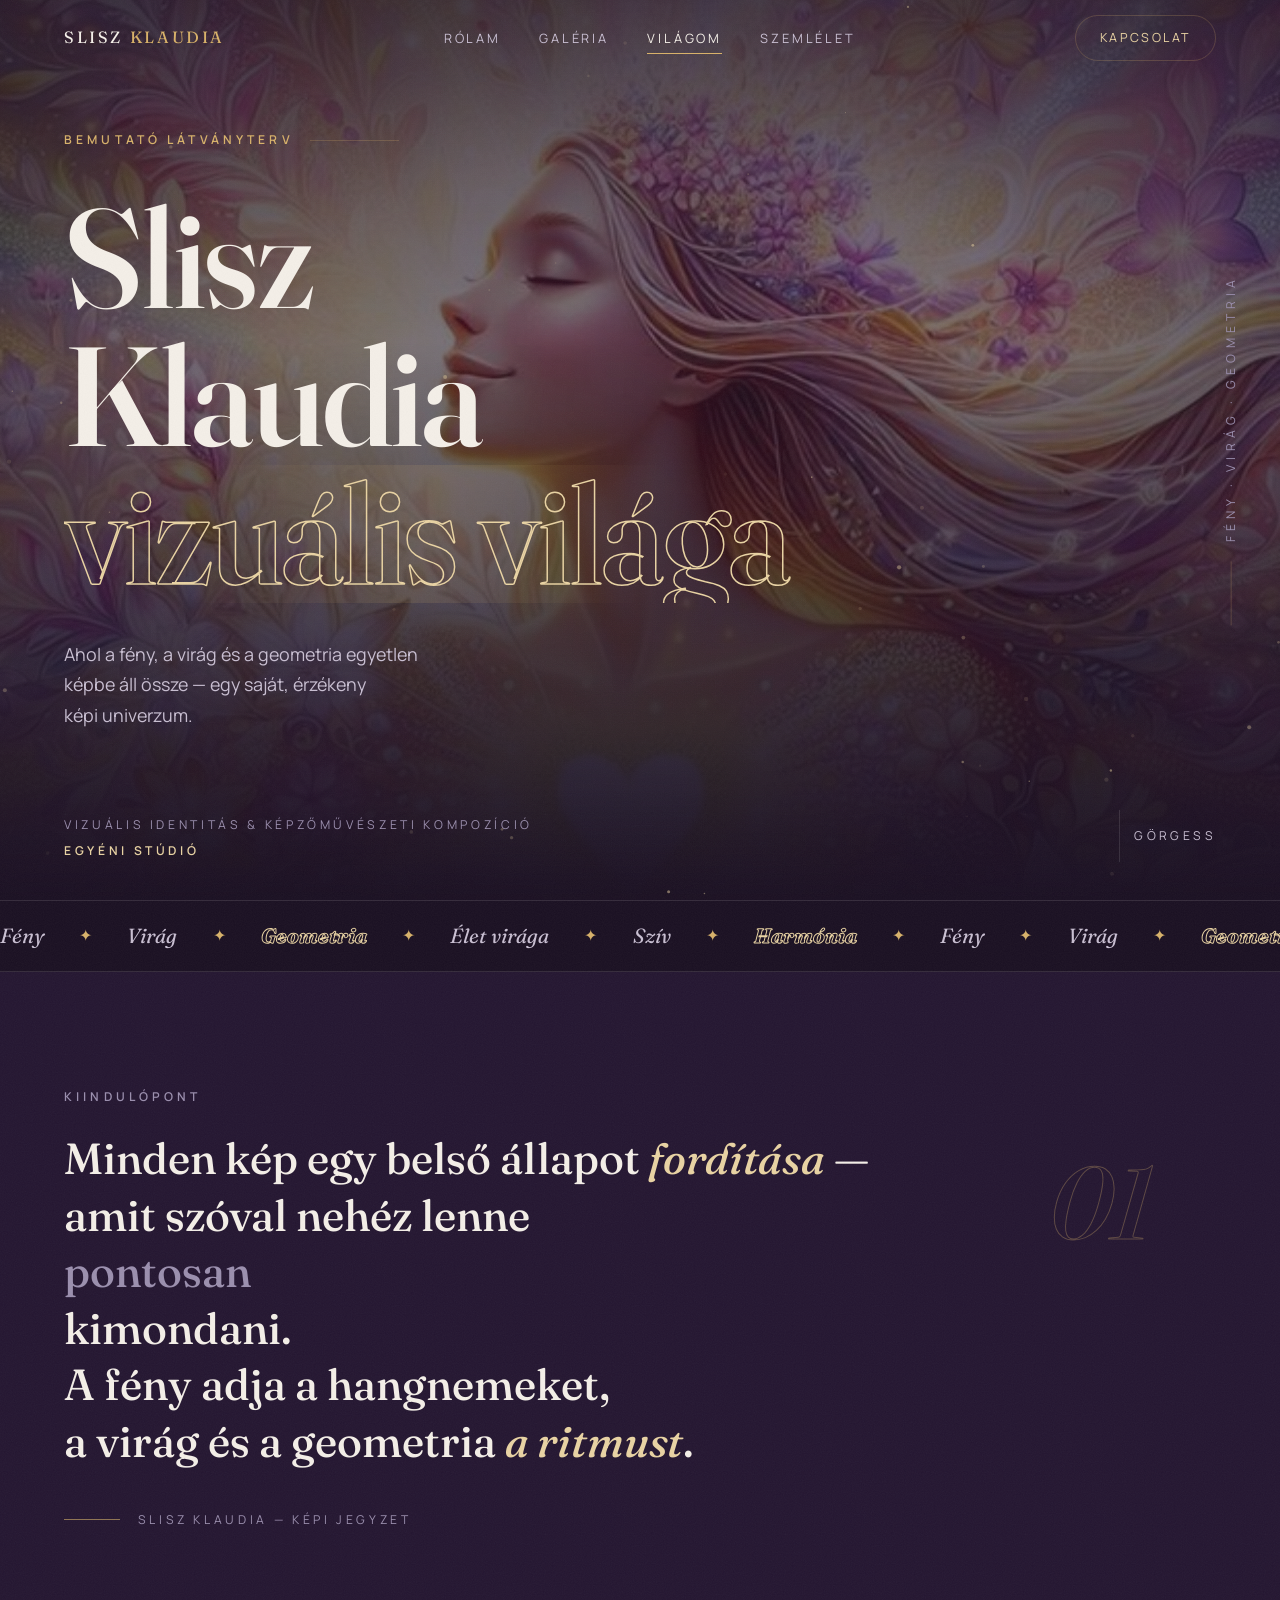
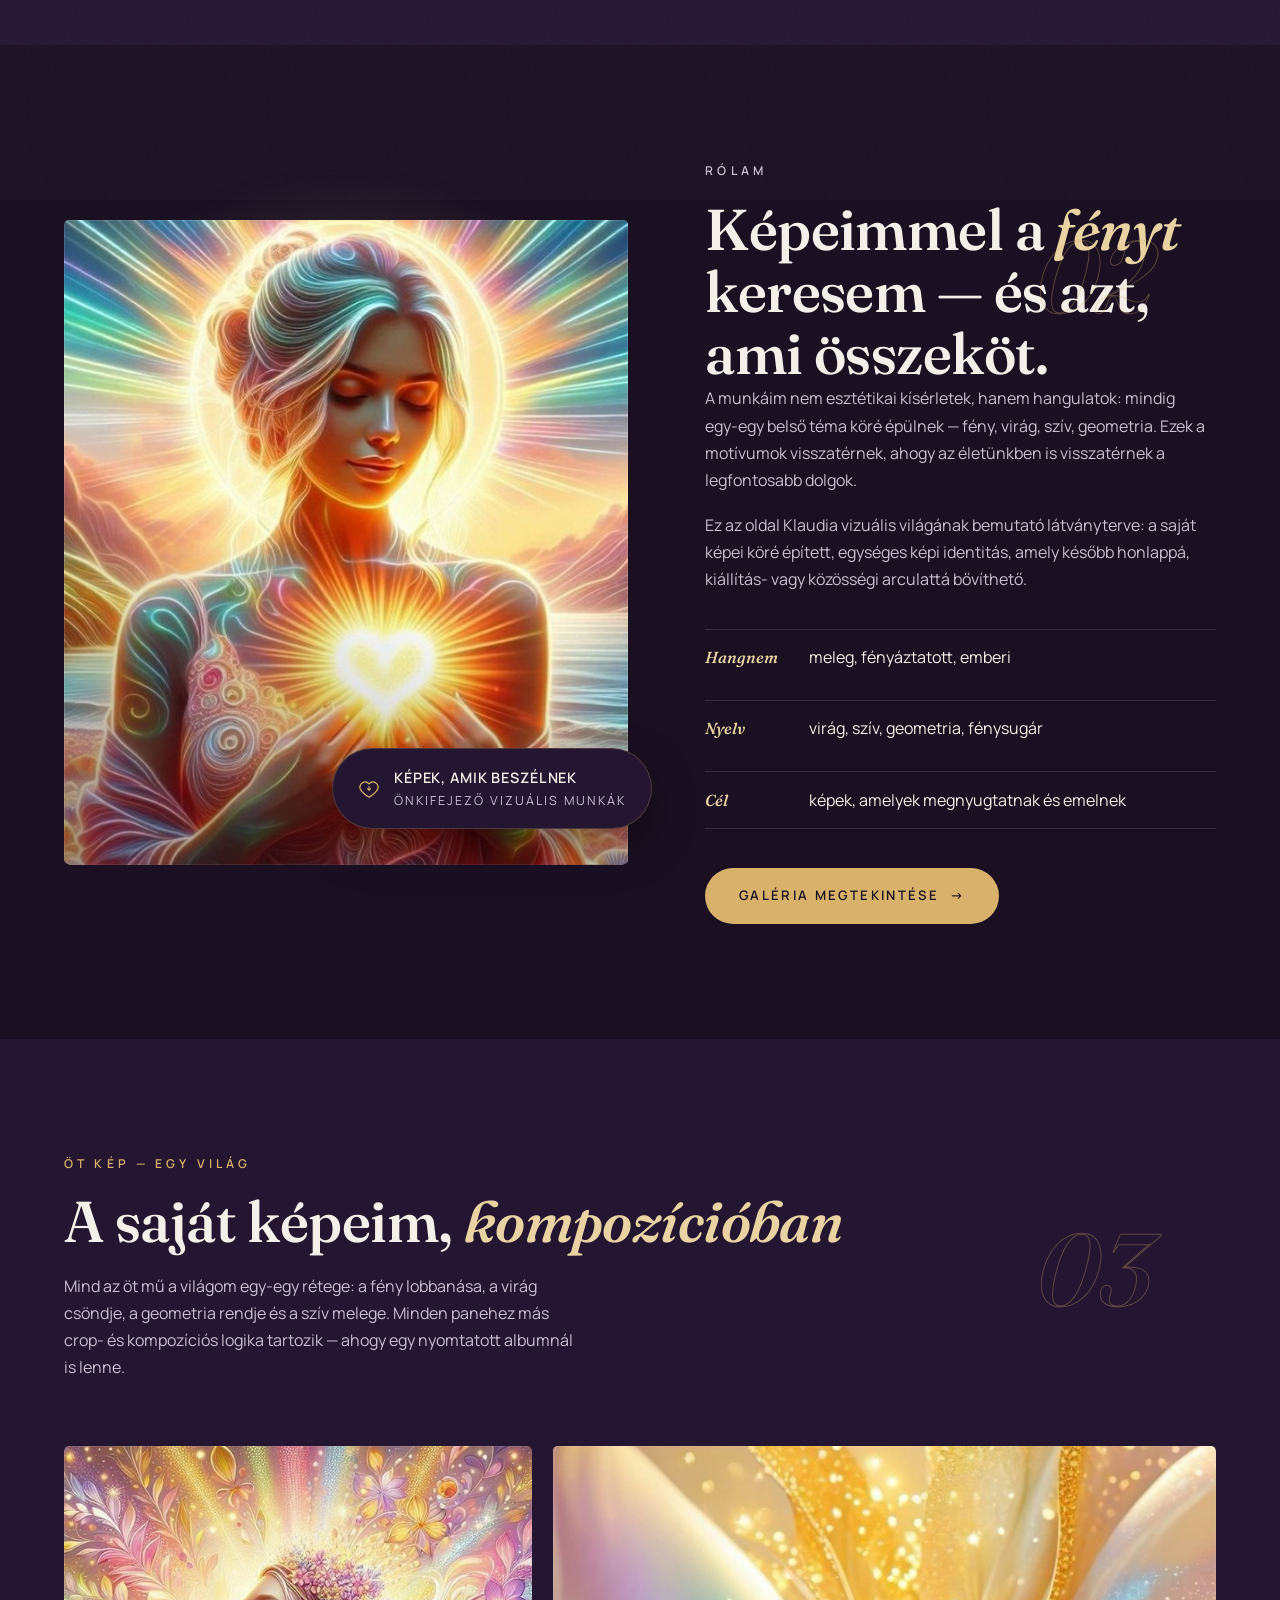
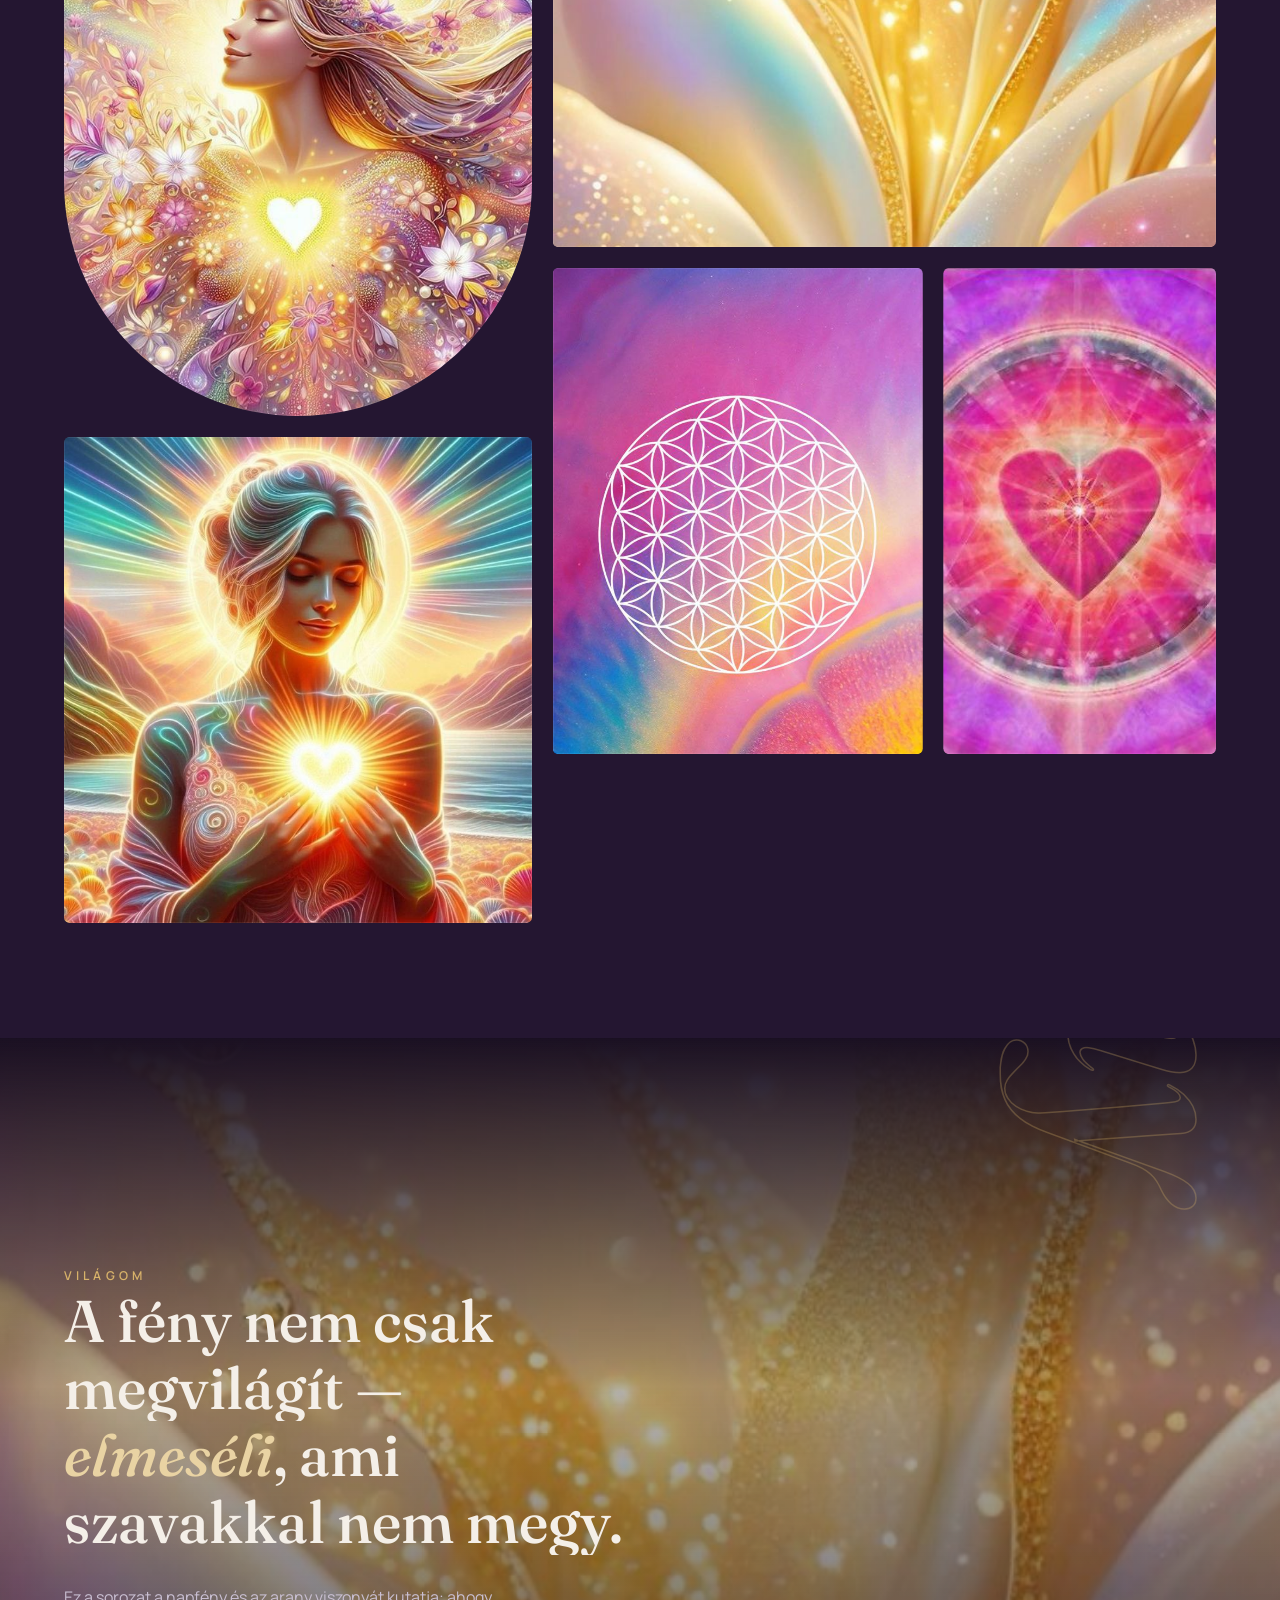
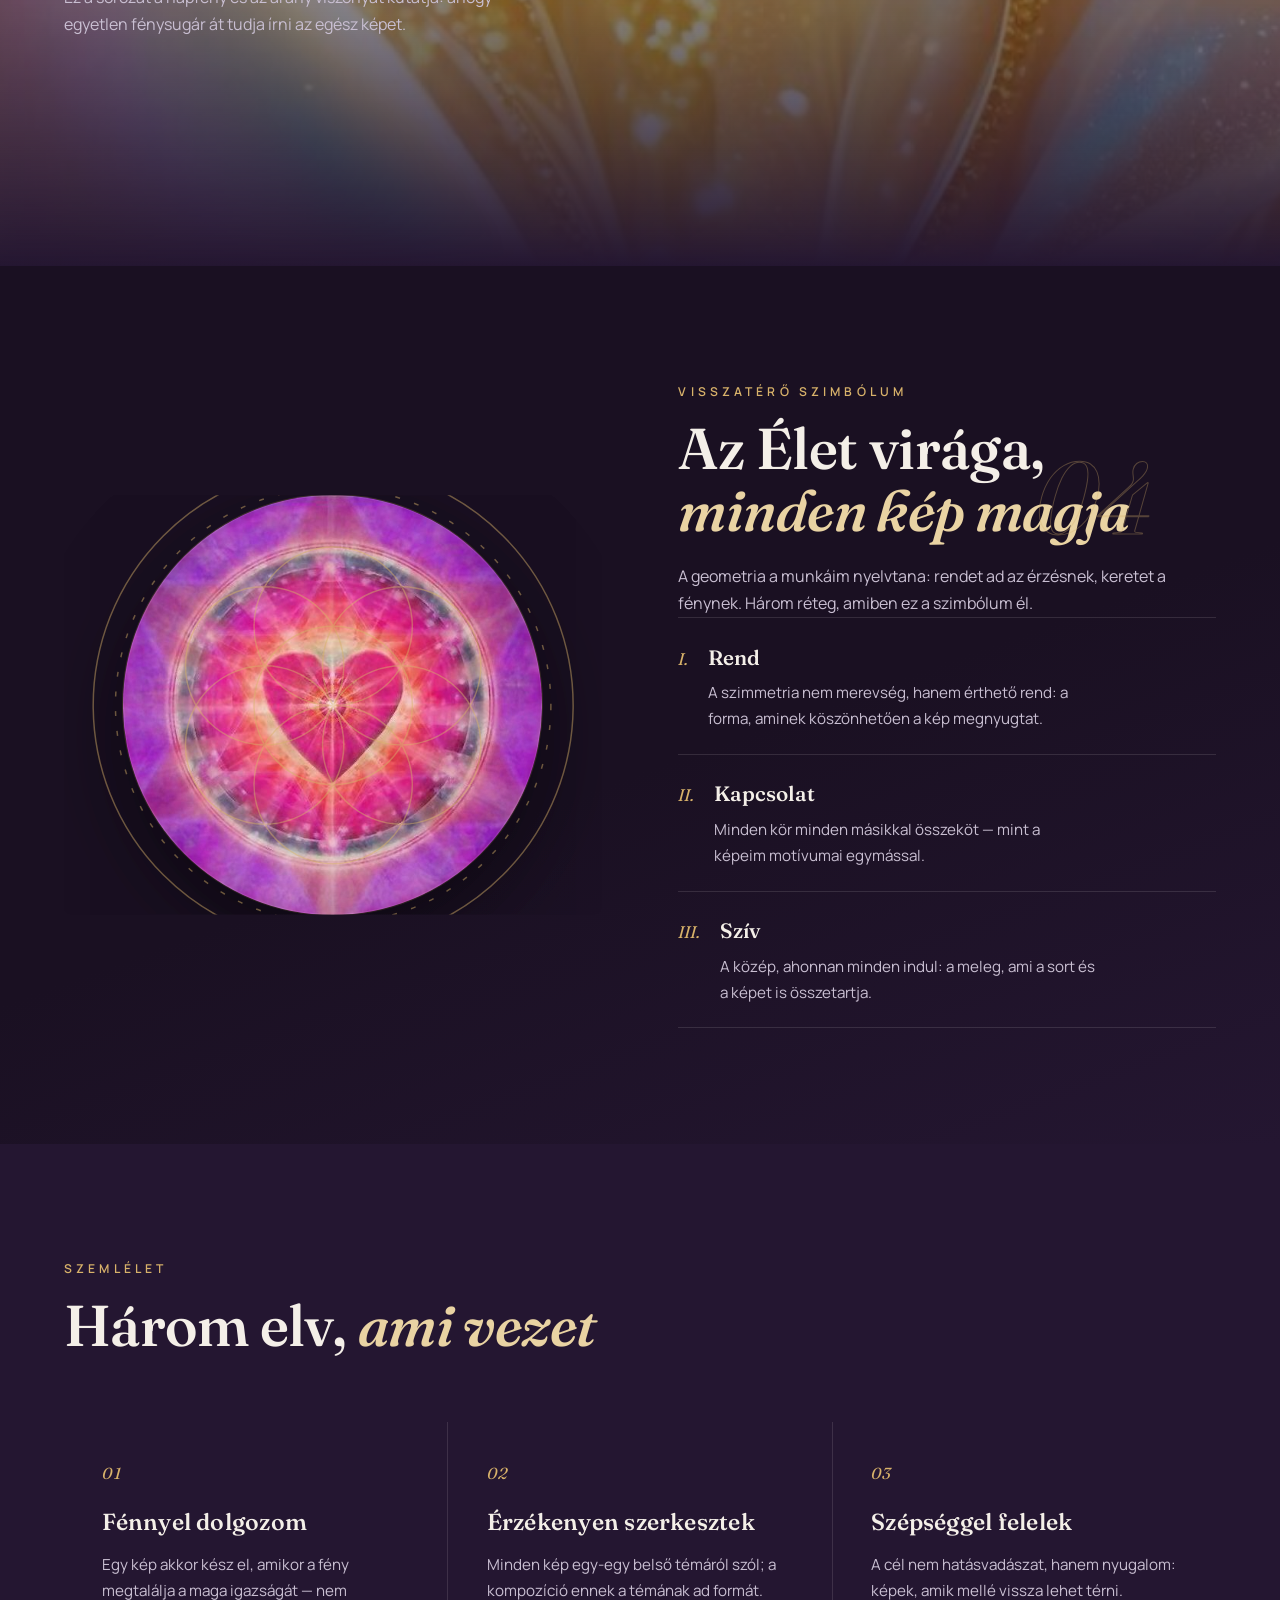
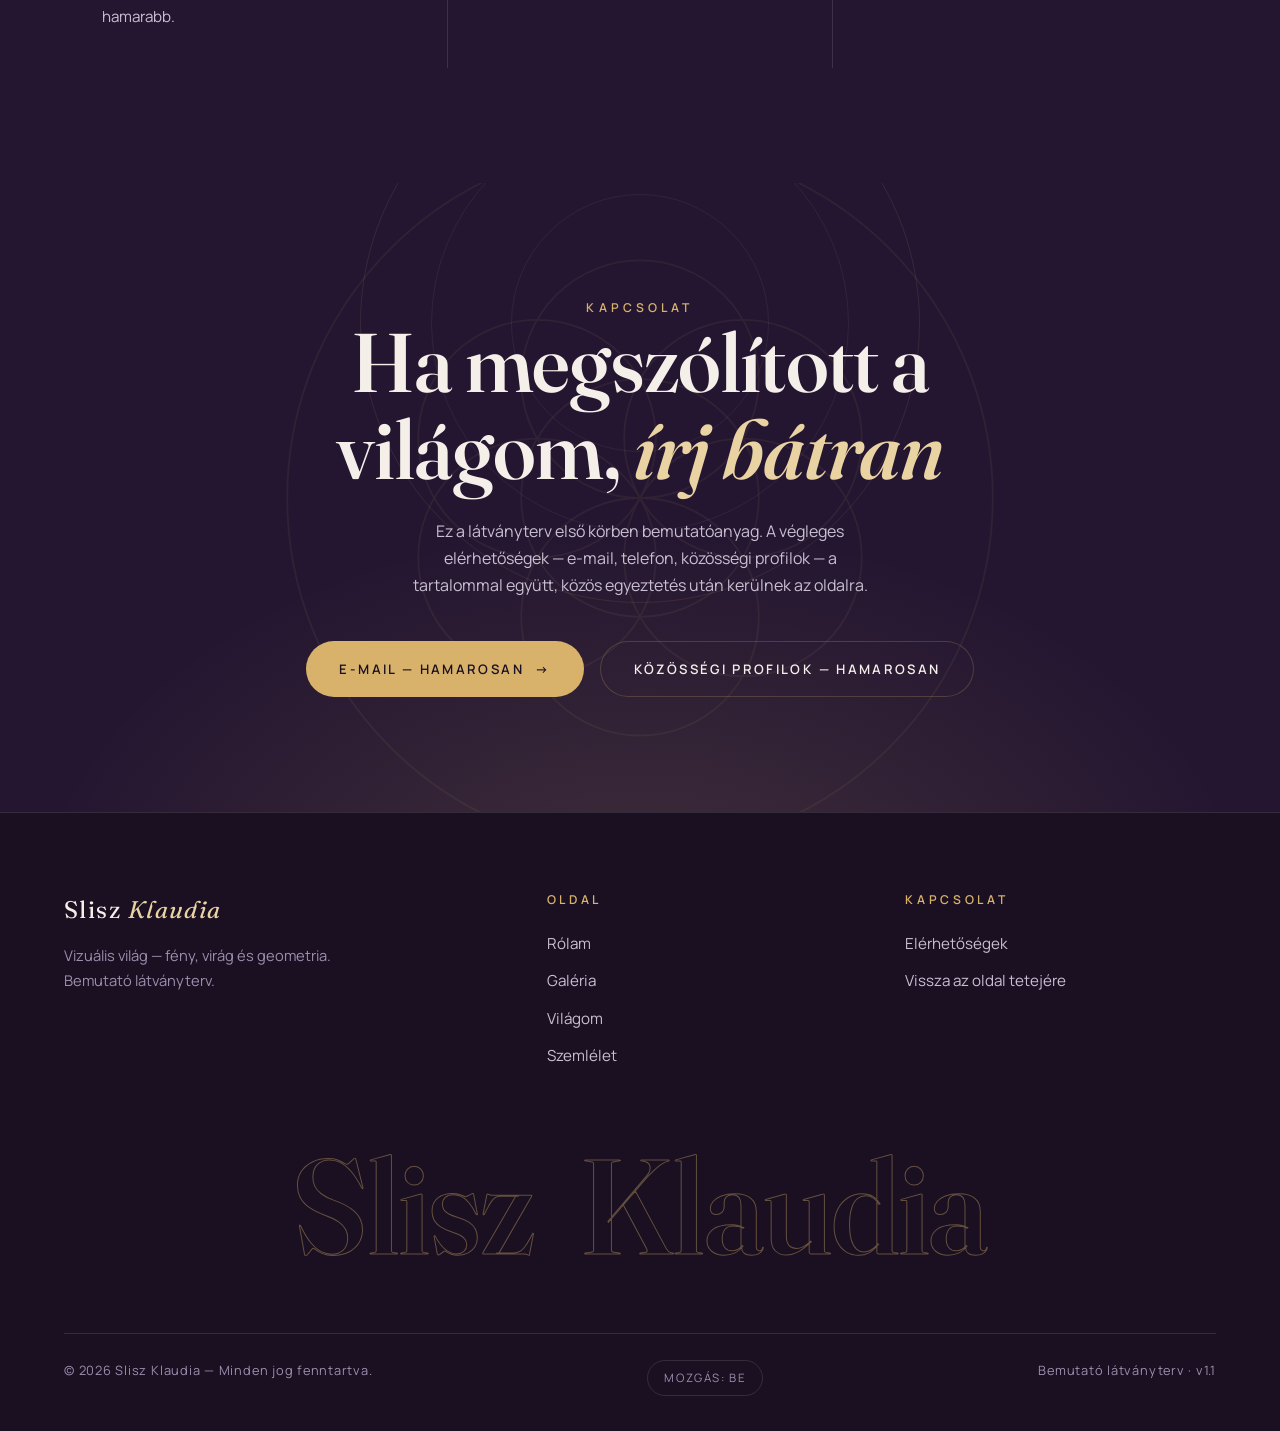
==== commit 5675998a: "Átadási finálé: abszolút OG-URL (Messenger-kompatibilis), og:url+alt, friss egyfájlos, Klaudia-üzene" ====
--- a/index.html
+++ b/index.html
@@ -9,14 +9,16 @@
   <meta property="og:title" content="Slisz Klaudia — Vizuális világ">
   <meta property="og:description" content="Fény, virág és geometria — egy saját, érzékeny képi univerzum. Bemutató látványterv.">
   <meta property="og:type" content="website">
-  <meta property="og:image" content="assets/img/og-image.jpg">
+  <meta property="og:url" content="https://daekon-ship.github.io/slisz-klaudia/">
+  <meta property="og:image" content="https://daekon-ship.github.io/slisz-klaudia/assets/img/og-image.jpg">
   <meta property="og:image:width" content="1200">
   <meta property="og:image:height" content="630">
+  <meta property="og:image:alt" content="Slisz Klaudia — fényáztatott vizuális világ">
   <meta property="og:locale" content="hu_HU">
   <meta name="twitter:card" content="summary_large_image">
   <meta name="twitter:title" content="Slisz Klaudia — Vizuális világ">
   <meta name="twitter:description" content="Fény, virág és geometria — egy saját, érzékeny képi univerzum.">
-  <meta name="twitter:image" content="assets/img/og-image.jpg">
+  <meta name="twitter:image" content="https://daekon-ship.github.io/slisz-klaudia/assets/img/og-image.jpg">
   <link rel="icon" href="assets/img/favicon.svg" type="image/svg+xml">
   <link rel="apple-touch-icon" href="assets/img/favicon.svg">
   <link rel="preconnect" href="https://fonts.googleapis.com">
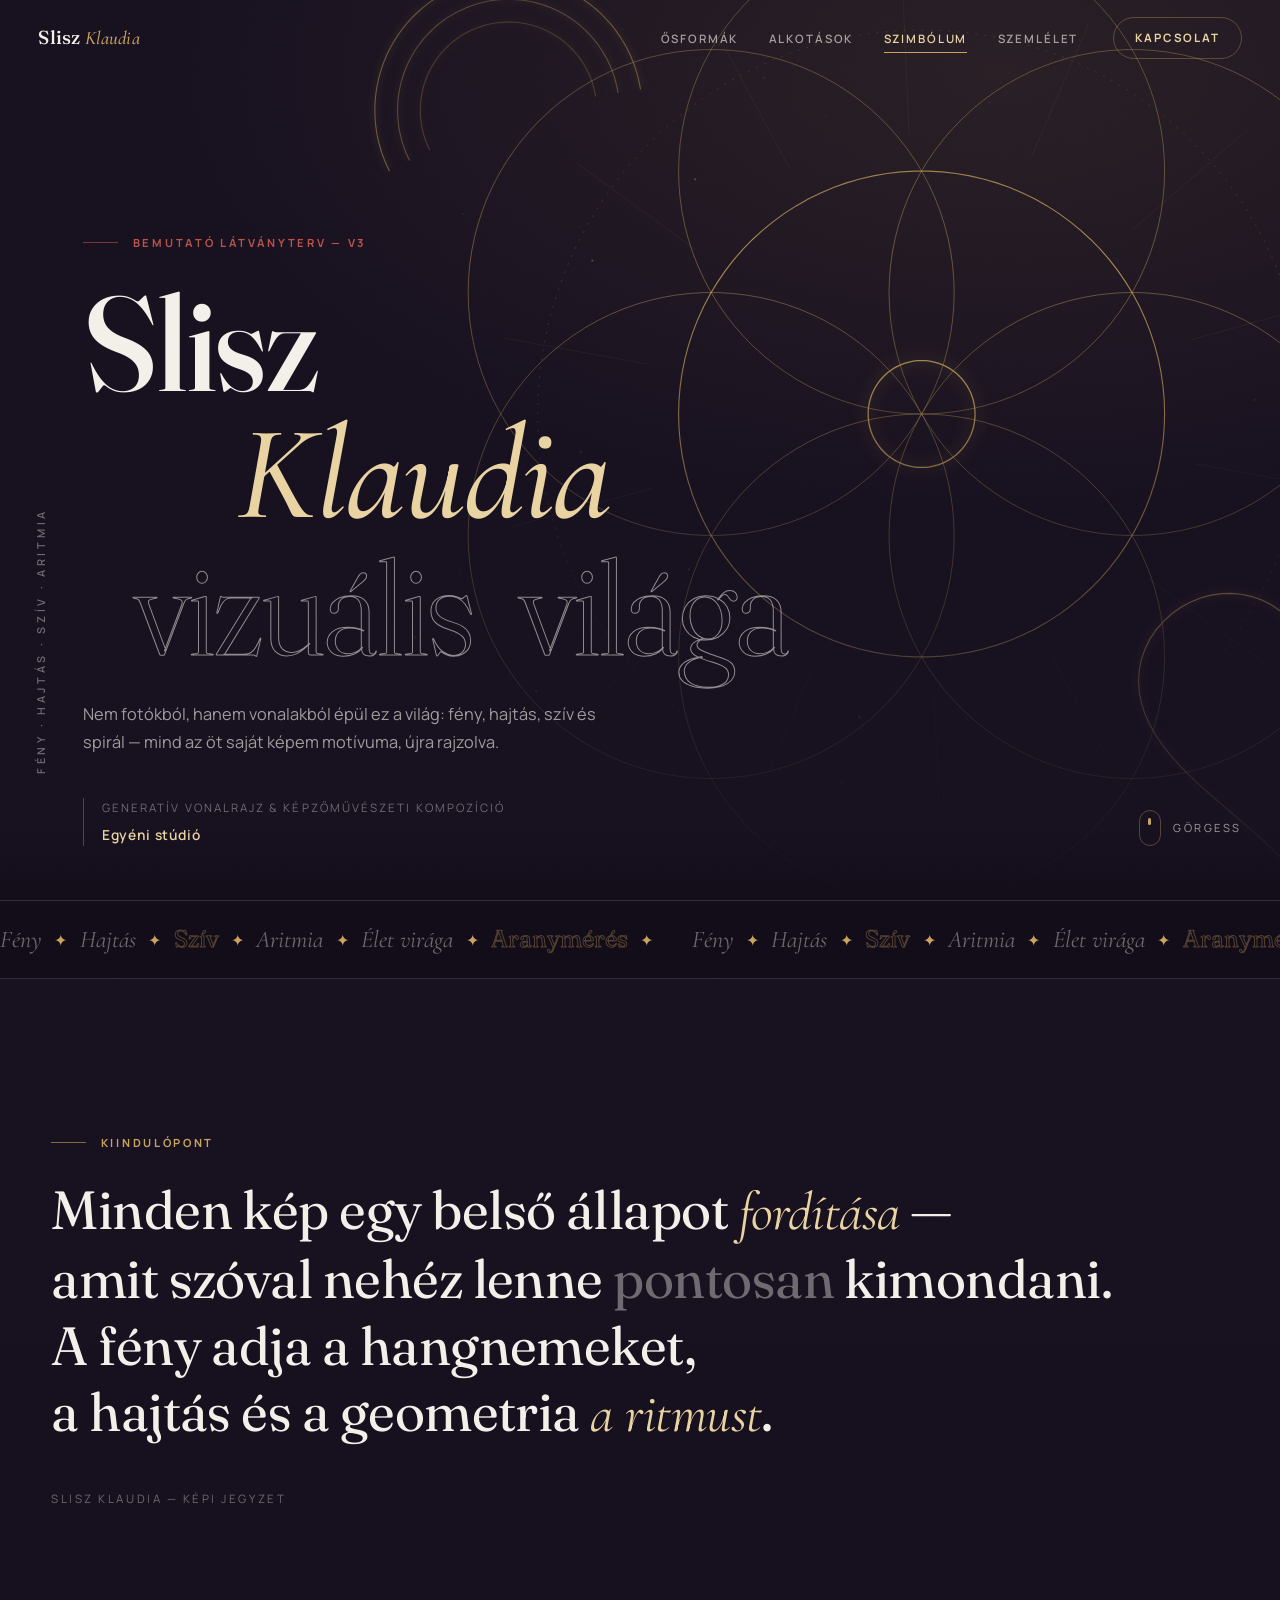
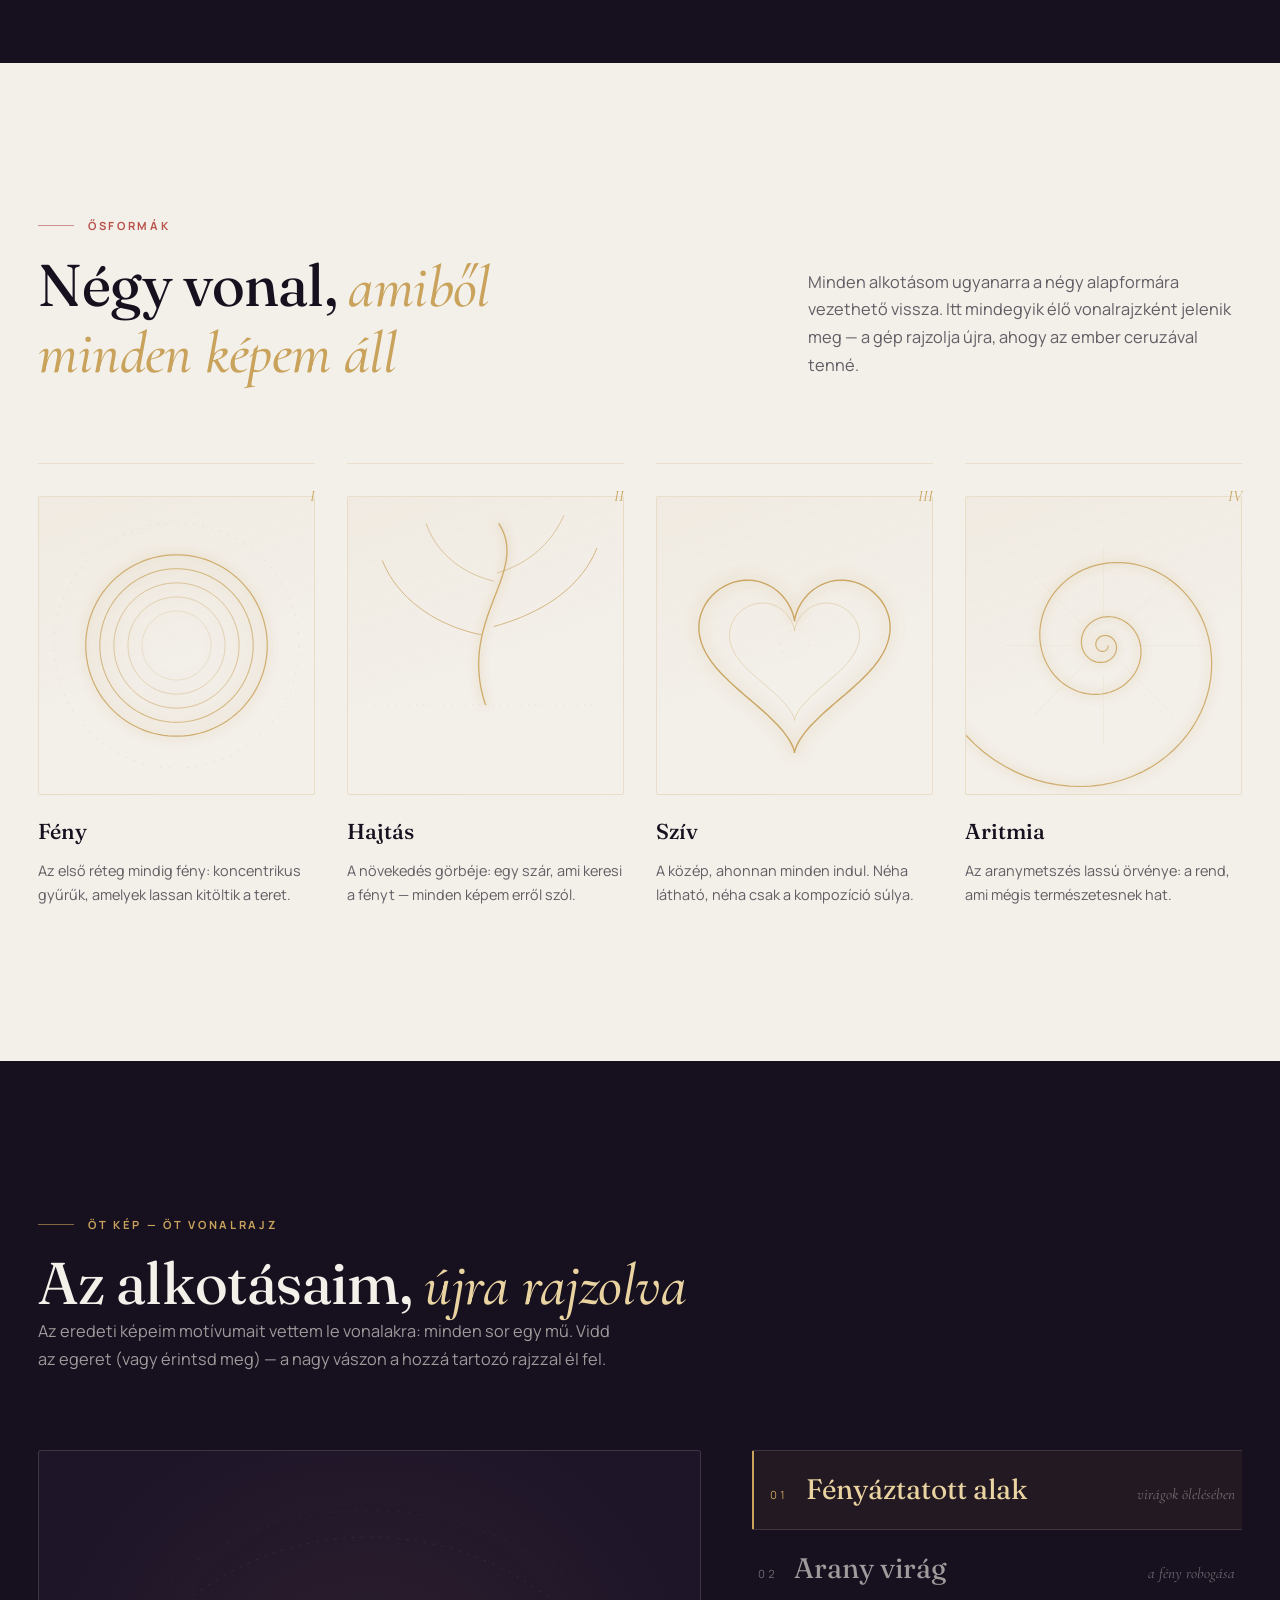
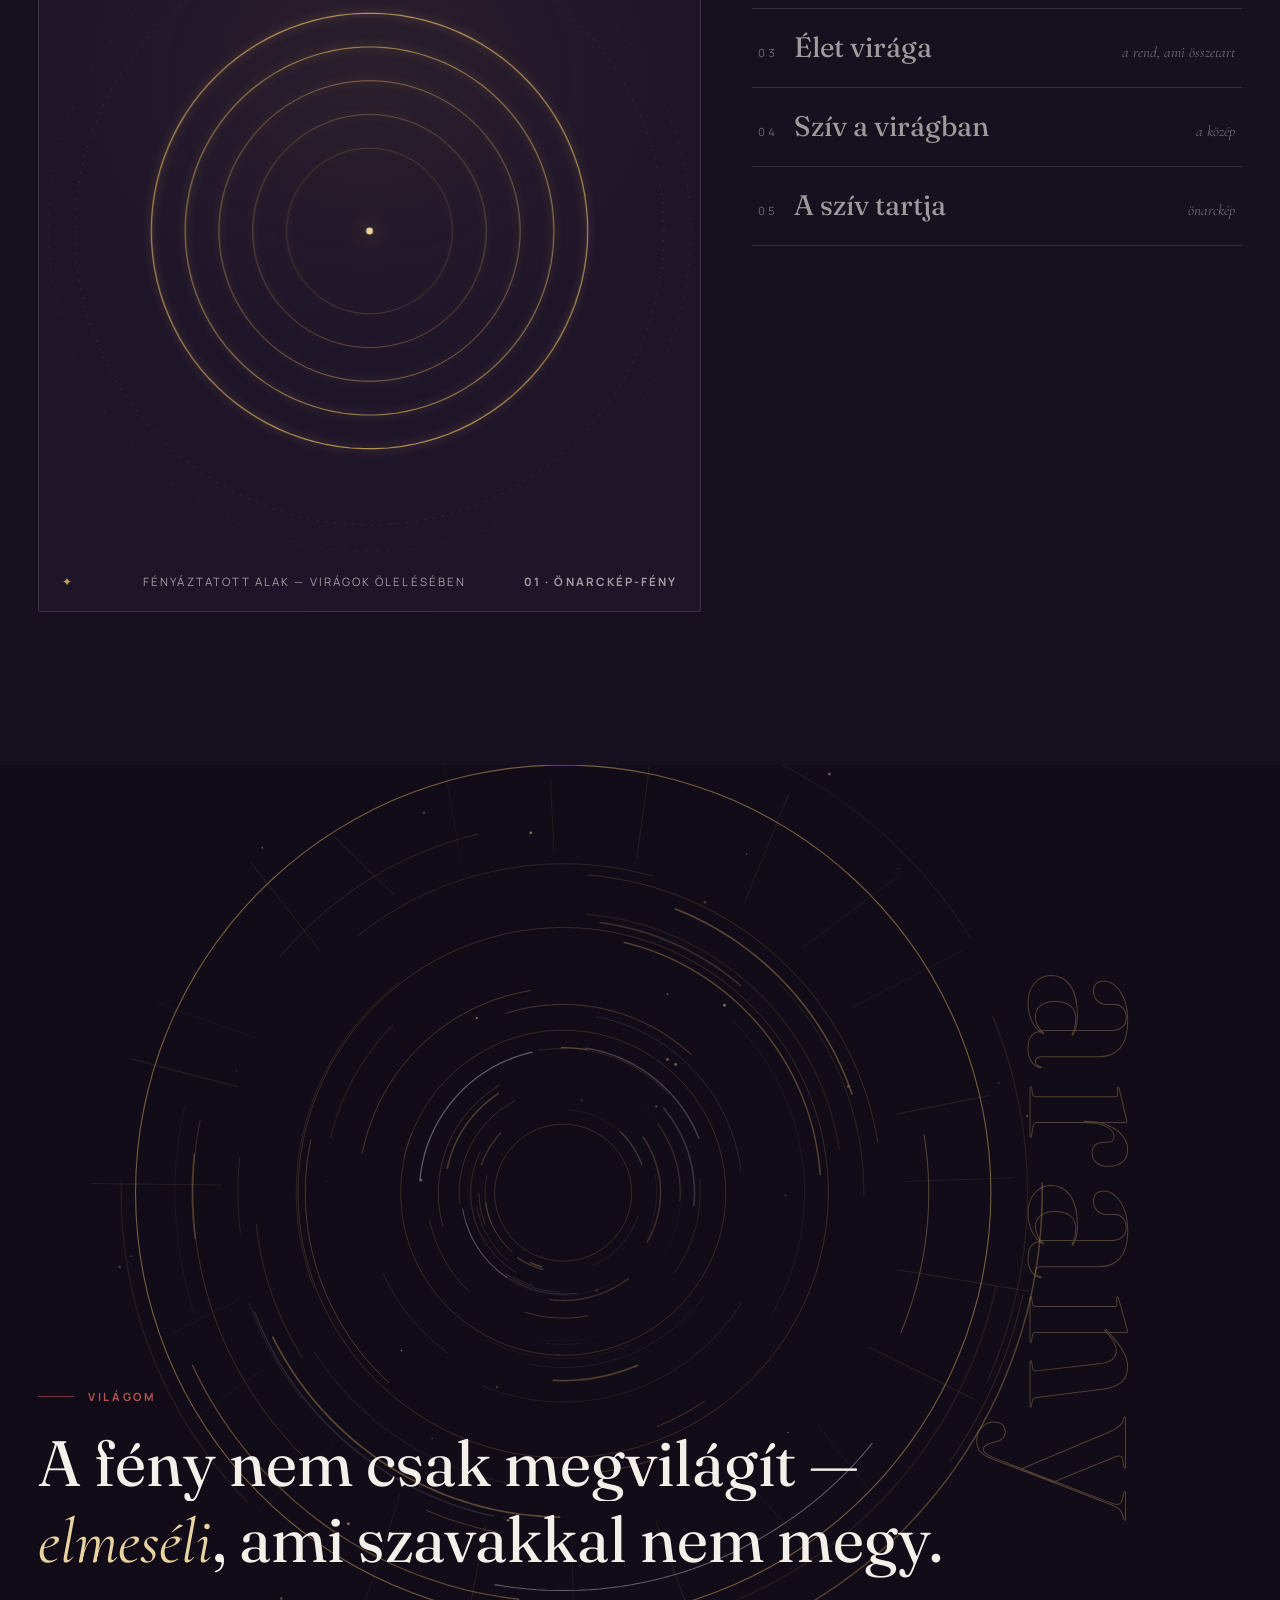
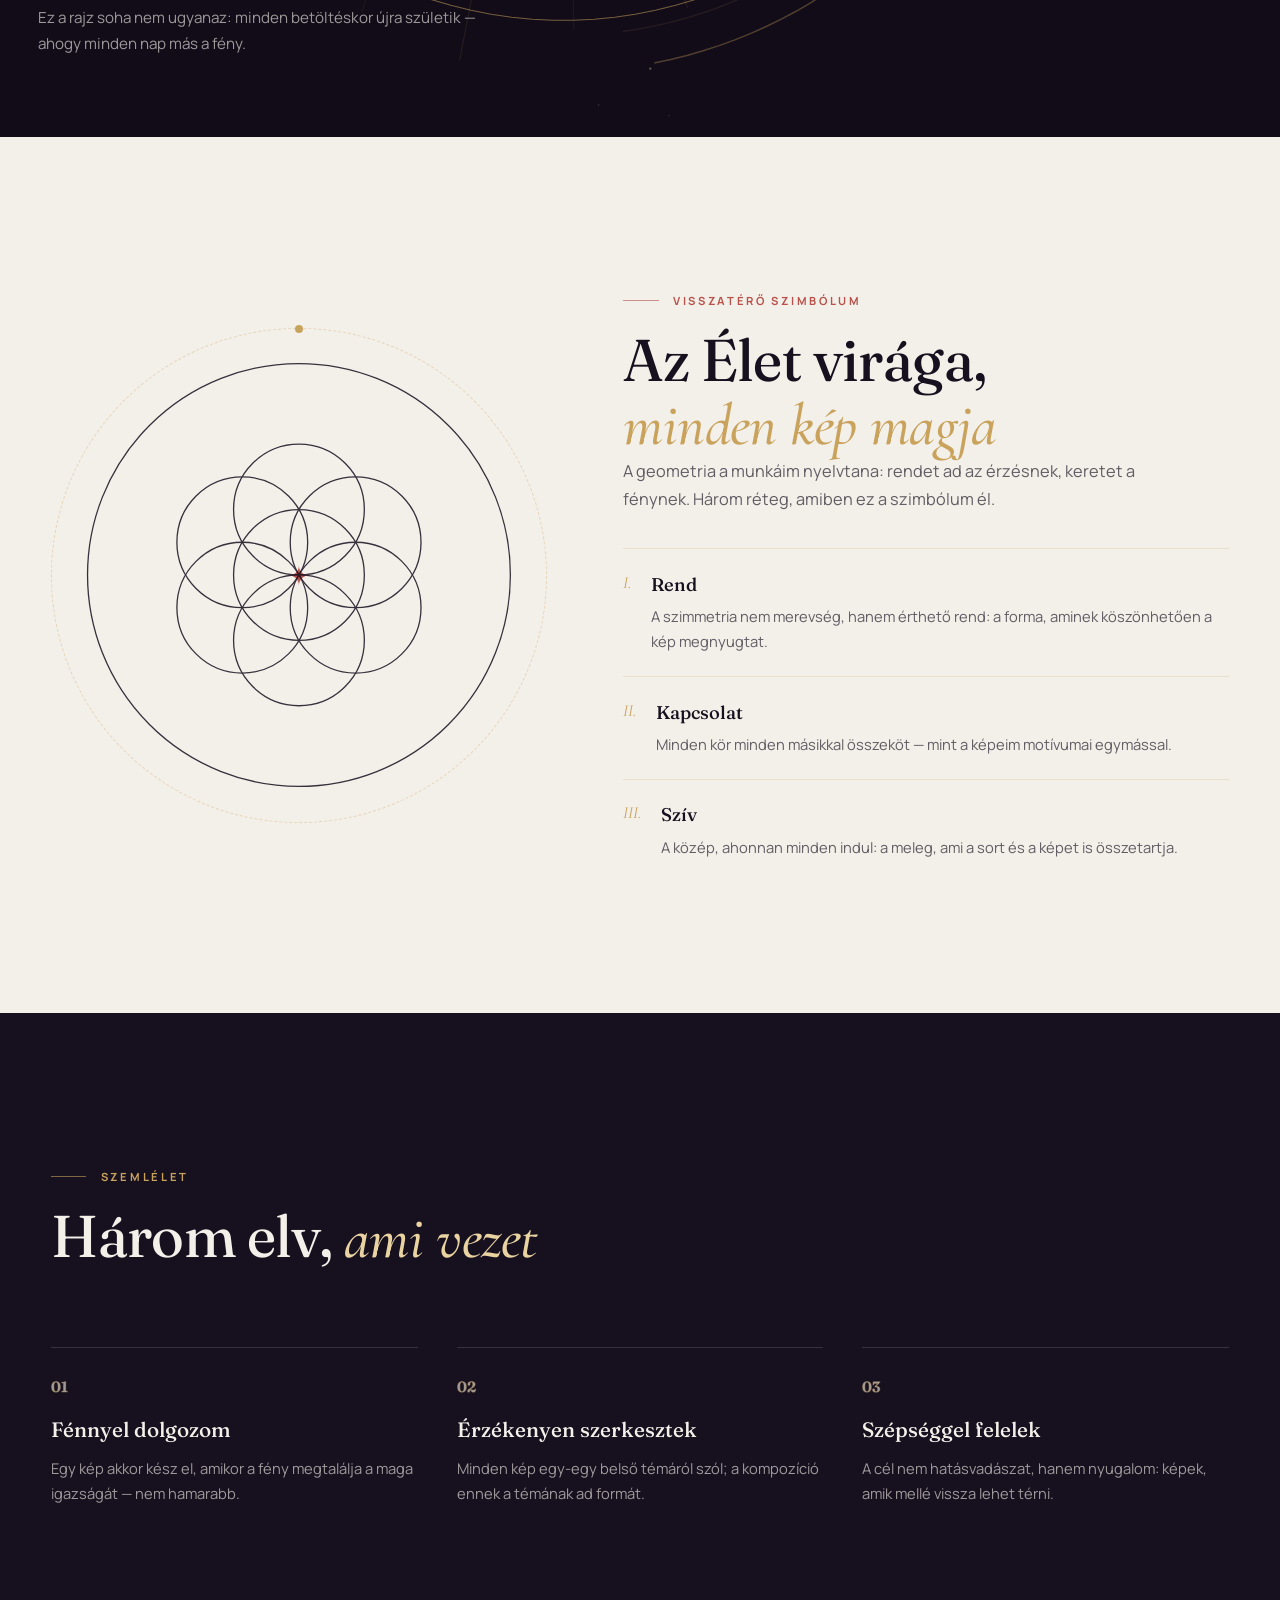
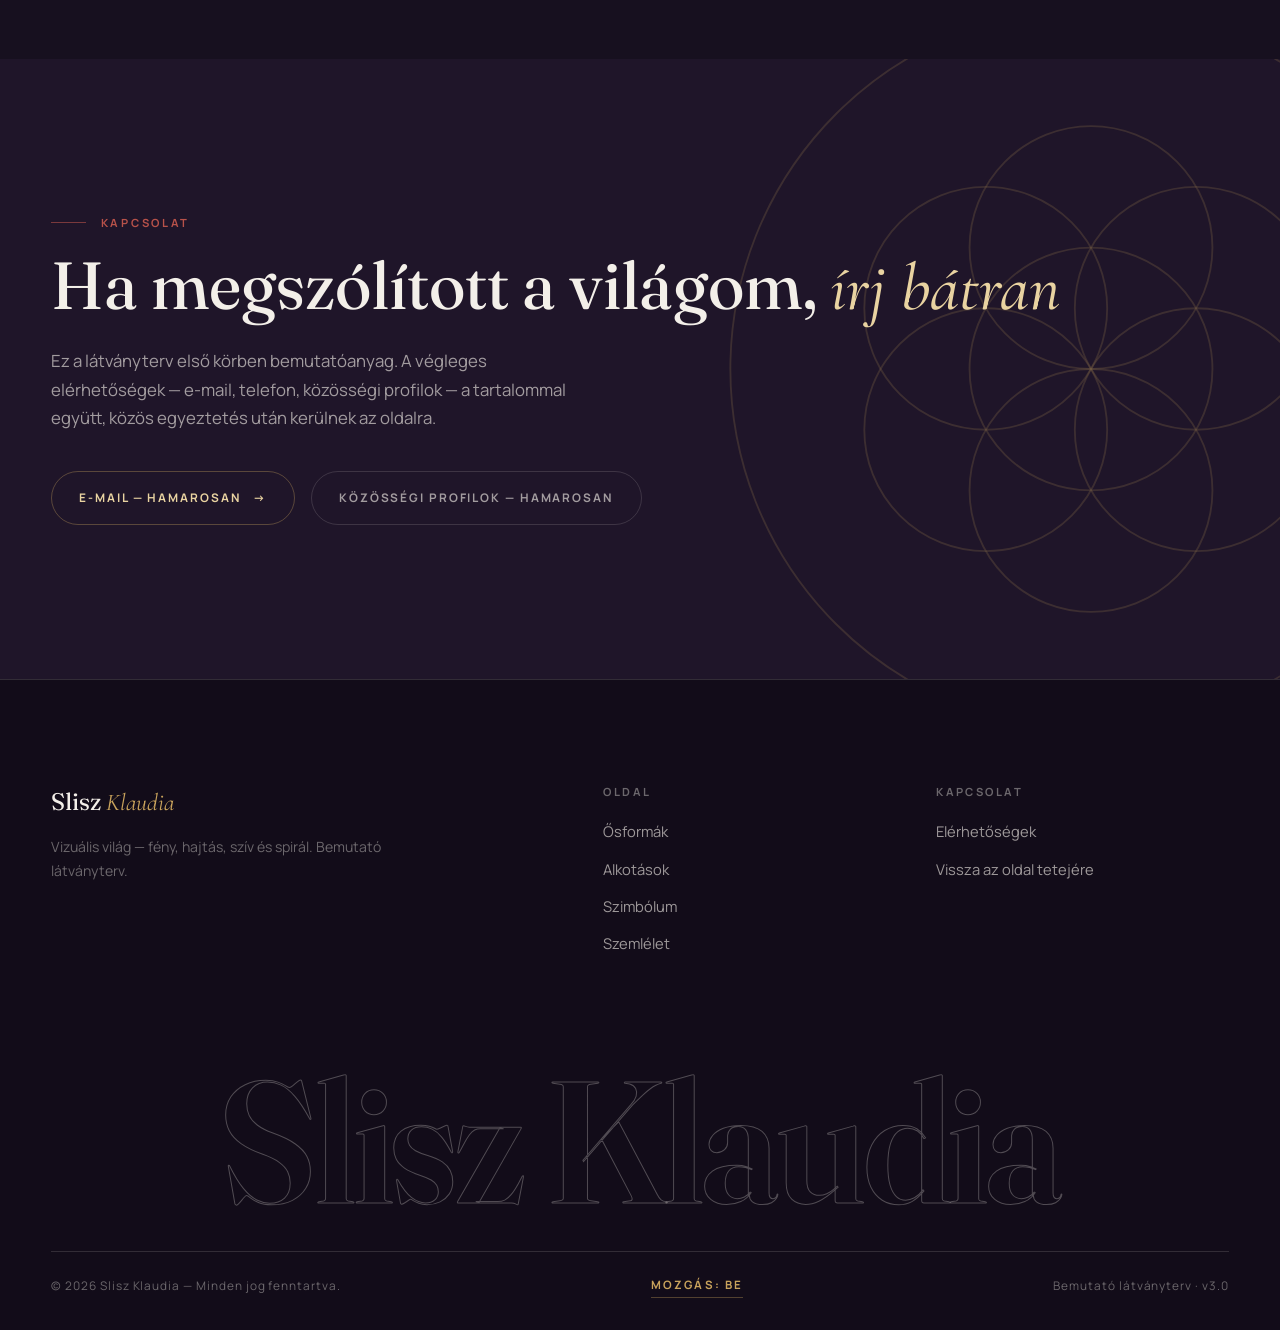
==== commit fe02bce8: "v3.0: fotó-mentes generatív újraépítés — vonalrajz-motor, editorial tipó, QA-javítások Az ügyfél kér" ====
--- a/index.html
+++ b/index.html
@@ -4,31 +4,29 @@
   <meta charset="UTF-8">
   <meta name="viewport" content="width=device-width, initial-scale=1.0">
   <title>Slisz Klaudia — Vizuális világ</title>
-  <meta name="description" content="Slisz Klaudia vizuális világa — fény, virág és geometria. Bemutató látványterv.">
-  <meta name="theme-color" content="#1a1022">
+  <meta name="description" content="Slisz Klaudia vizuális világa — fény, hajtás, szív, aritmia. Generatív látványterv vonalrajzzal.">
+  <meta name="theme-color" content="#17101f">
   <meta property="og:title" content="Slisz Klaudia — Vizuális világ">
-  <meta property="og:description" content="Fény, virág és geometria — egy saját, érzékeny képi univerzum. Bemutató látványterv.">
+  <meta property="og:description" content="Fény, hajtás, szív, aritmia — egy saját, érzékeny képi univerzum, vonalrajzzal elmesélve.">
   <meta property="og:type" content="website">
   <meta property="og:url" content="https://daekon-ship.github.io/slisz-klaudia/">
-  <meta property="og:image" content="https://daekon-ship.github.io/slisz-klaudia/assets/img/og-image.jpg">
+  <meta property="og:image" content="https://daekon-ship.github.io/slisz-klaudia/assets/img/og-image.png">
   <meta property="og:image:width" content="1200">
   <meta property="og:image:height" content="630">
-  <meta property="og:image:alt" content="Slisz Klaudia — fényáztatott vizuális világ">
+  <meta property="og:image:alt" content="Slisz Klaudia — generatív vonalrajz: fény, hajtás, szív és spirál arany vonalakkal">
   <meta property="og:locale" content="hu_HU">
   <meta name="twitter:card" content="summary_large_image">
   <meta name="twitter:title" content="Slisz Klaudia — Vizuális világ">
-  <meta name="twitter:description" content="Fény, virág és geometria — egy saját, érzékeny képi univerzum.">
-  <meta name="twitter:image" content="https://daekon-ship.github.io/slisz-klaudia/assets/img/og-image.jpg">
+  <meta name="twitter:description" content="Fény, hajtás, szív, aritmia — egy saját, érzékeny képi univerzum, vonalrajzzal elmesélve.">
+  <meta name="twitter:image" content="https://daekon-ship.github.io/slisz-klaudia/assets/img/og-image.png">
   <link rel="icon" href="assets/img/favicon.svg" type="image/svg+xml">
   <link rel="apple-touch-icon" href="assets/img/favicon.svg">
   <link rel="preconnect" href="https://fonts.googleapis.com">
   <link rel="preconnect" href="https://fonts.gstatic.com" crossorigin>
-  <link href="https://fonts.googleapis.com/css2?family=Fraunces:ital,opsz,wght@0,9..144,400..640;1,9..144,400..640&family=Manrope:wght@400;500;600;700&display=swap&subset=latin-ext" rel="stylesheet">
-  <link rel="preload" as="image" href="assets/img/klaudia-hero.jpg">
+  <link href="https://fonts.googleapis.com/css2?family=Cormorant+Garamond:ital,wght@0,400;0,500;1,400;1,500&family=Fraunces:ital,opsz,wght@0,9..144,300..650;1,9..144,300..650&family=Manrope:wght@400;500;600;700&display=swap" rel="stylesheet">
   <link rel="stylesheet" href="css/style.css">
   <script>
     document.documentElement.classList.replace('no-js','js');
-    // Mozgás-preferencia: alap BE; kikapcsolás csak explicit felhasználói döntésre (Windows MinAnimate-kvirk elleni védelem)
     try{ if(localStorage.getItem('sk-motion')==='off') document.documentElement.classList.add('motion-off'); }catch(e){}
   </script>
 </head>
@@ -43,10 +41,10 @@
       <a class="nav__brand" href="#top">Slisz <em>Klaudia</em></a>
       <nav aria-label="Fő navigáció">
         <ul class="nav__links">
-          <li><a class="nav__link" href="#rolam">Rólam</a></li>
-          <li><a class="nav__link" href="#galeria">Galéria</a></li>
-          <li><a class="nav__link" href="#viilag">Világom</a></li>
-          <li><a class="nav__link" href="#ertekek">Szemlélet</a></li>
+          <li><a class="nav__link" href="#osformak">Ősformák</a></li>
+          <li><a class="nav__link" href="#alkotasok">Alkotások</a></li>
+          <li><a class="nav__link" href="#szimbolum">Szimbólum</a></li>
+          <li><a class="nav__link" href="#szemlelet">Szemlélet</a></li>
         </ul>
       </nav>
       <a class="nav__cta" href="#kapcsolat">Kapcsolat</a>
@@ -57,10 +55,10 @@
   </header>
 
   <div class="nav__panel" id="mobilmenu" aria-hidden="true">
-    <a class="nav__panel-link" href="#rolam"><span>01</span>Rólam</a>
-    <a class="nav__panel-link" href="#galeria"><span>02</span>Galéria</a>
-    <a class="nav__panel-link" href="#viilag"><span>03</span>Világom</a>
-    <a class="nav__panel-link" href="#ertekek"><span>04</span>Szemlélet</a>
+    <a class="nav__panel-link" href="#osformak"><span>01</span>Ősformák</a>
+    <a class="nav__panel-link" href="#alkotasok"><span>02</span>Alkotások</a>
+    <a class="nav__panel-link" href="#szimbolum"><span>03</span>Szimbólum</a>
+    <a class="nav__panel-link" href="#szemlelet"><span>04</span>Szemlélet</a>
     <a class="nav__panel-link" href="#kapcsolat"><span>05</span>Kapcsolat</a>
     <p class="nav__panel-foot">Slisz Klaudia — vizuális világ</p>
   </div>
@@ -68,22 +66,21 @@
   <main id="top">
 
     <!-- ============ HERO ============ -->
-    <section class="hero" id="hero" data-parallax="0.18">
-      <canvas class="hero__dust" aria-hidden="true"></canvas>
-      <div class="hero__bg" aria-hidden="true"></div>
+    <section class="hero" id="hero">
+      <canvas class="hero__art" id="heroArt" aria-hidden="true"></canvas>
       <div class="hero__veil" aria-hidden="true"></div>
-      <p class="hero__side">Fény · Virág · Geometria</p>
+      <p class="hero__side">Fény · Hajtás · Szív · Aritmia</p>
       <div class="hero__inner">
-        <p class="hero__eyebrow eyebrow">Bemutató látványterv</p>
-        <h1 class="hero__title" data-chars>
-          <span class="line"><span class="word" data-split>Slisz</span></span>
-          <span class="line"><span class="word" data-split>Klaudia</span></span>
-          <span class="line"><span class="word word--outline" data-split>vizuális&nbsp;világa</span></span>
+        <p class="hero__eyebrow eyebrow">Bemutató látványterv — v3</p>
+        <h1 class="hero__title">
+          <span class="line line--1">Slisz</span>
+          <span class="line line--2"><em>Klaudia</em></span>
+          <span class="line line--3">vizuális&ensp;világa</span>
         </h1>
-        <p class="hero__sub">Ahol a fény, a virág és a geometria egyetlen képbe áll össze — egy saját, érzékeny képi univerzum.</p>
+        <p class="hero__sub">Nem fotókból, hanem vonalakból épül ez a világ: fény, hajtás, szív és spirál — mind az öt saját képem motívuma, újra rajzolva.</p>
         <div class="hero__meta">
           <p class="hero__tag">
-            <span>Vizuális identitás &amp; képzőművészeti kompozíció</span>
+            <span>Generatív vonalrajz &amp; képzőművészeti kompozíció</span>
             <b>Egyéni stúdió</b>
           </p>
           <a class="hero__scroll" href="#manifesto">
@@ -97,104 +94,111 @@
     <!-- ============ MARQUEE ============ -->
     <div class="marquee" aria-hidden="true">
       <div class="marquee__track">
-        <span class="marquee__item">Fény <i>✦</i> Virág <i>✦</i> <b>Geometria</b> <i>✦</i> Élet virága <i>✦</i> Szív <i>✦</i> <b>Harmónia</b> <i>✦</i></span>
-        <span class="marquee__item">Fény <i>✦</i> Virág <i>✦</i> <b>Geometria</b> <i>✦</i> Élet virága <i>✦</i> Szív <i>✦</i> <b>Harmónia</b> <i>✦</i></span>
+        <span class="marquee__item">Fény <i>✦</i> Hajtás <i>✦</i> <b>Szív</b> <i>✦</i> Aritmia <i>✦</i> Élet virága <i>✦</i> <b>Aranymérés</b> <i>✦</i></span>
+        <span class="marquee__item">Fény <i>✦</i> Hajtás <i>✦</i> <b>Szív</b> <i>✦</i> Aritmia <i>✦</i> Élet virága <i>✦</i> <b>Aranymérés</b> <i>✦</i></span>
       </div>
     </div>
 
     <!-- ============ MANIFESTÓ ============ -->
-    <section class="section section--ink2" id="manifesto">
+    <section class="section section--ink" id="manifesto">
       <div class="container">
-        <span class="sec-index" aria-hidden="true">01</span>
         <p class="eyebrow eyebrow--dim rv">Kiindulópont</p>
-        <div class="rv-lines manifesto__text" style="margin-top:1.4rem" data-rv-lines>
+        <div class="rv-lines manifesto__text" data-rv-lines>
           <p class="l"><span>Minden kép egy belső állapot <em>fordítása</em> —</span></p>
           <p class="l"><span>amit szóval nehéz lenne <span class="dim">pontosan</span> kimondani.</span></p>
           <p class="l"><span>A fény adja a hangnemeket,</span></p>
-          <p class="l"><span>a virág és a geometria <em>a ritmust</em>.</span></p>
+          <p class="l"><span>a hajtás és a geometria <em>a ritmust</em>.</span></p>
         </div>
         <p class="manifesto__sign rv">Slisz Klaudia — képi jegyzet</p>
       </div>
     </section>
 
-    <!-- ============ BEMUTATKOZÁS ============ -->
-    <section class="section" id="rolam">
-      <div class="container">
-        <span class="sec-index" aria-hidden="true">02</span>
-        <div class="about">
-          <div class="about__media">
-            <figure class="about__frame rv--img">
-              <img src="assets/img/klaudia-portre.jpg" alt="Klaudia portréja — izzó szívvel a tenyerein" loading="lazy" decoding="async" width="736" height="807">
-            </figure>
-            <div class="about__badge rv rv-d-3">
-              <svg viewBox="0 0 24 24" fill="none" aria-hidden="true">
-                <path d="M12 21s-7.5-4.6-9.5-9A5.6 5.6 0 0 1 12 6.4 5.6 5.6 0 0 1 21.5 12c-2 4.4-9.5 9-9.5 9Z" stroke="#d8b26a" stroke-width="1.4" stroke-linejoin="round"/>
-                <path d="M12 9.2v4.2m0 0 1.7-1.7M12 13.4l-1.7-1.7" stroke="#d8b26a" stroke-width="1.2" stroke-linecap="round"/>
-              </svg>
-              <p><b>Képek, amik beszélnek</b> Önkifejező vizuális munkák</p>
-            </div>
+    <!-- ============ ŐSFORMÁK ============ -->
+    <section class="section section--paper" id="osformak">
+      <div class="container--wide">
+        <div class="section__head section__head--split">
+          <div>
+            <p class="eyebrow rv">Ősformák</p>
+            <h2 class="h2 rv rv-d-1">Négy vonal, <span class="accent">amiből minden képem áll</span></h2>
           </div>
-          <div class="about__body">
-            <p class="eyebrow rv">Rólam</p>
-            <h2 class="h2 rv rv-d-1">Képeimmel a <span class="accent">fényt</span> keresem — és azt, ami összeköt.</h2>
-            <p class="rv rv-d-2">A munkáim nem esztétikai kísérletek, hanem hangulatok: mindig egy-egy belső téma köré épülnek — fény, virág, szív, geometria. Ezek a motívumok visszatérnek, ahogy az életünkben is visszatérnek a legfontosabb dolgok.</p>
-            <p class="rv rv-d-3">Ez az oldal Klaudia vizuális világának bemutató látványterve: a saját képei köré épített, egységes képi identitás, amely később honlappá, kiállítás- vagy közösségi arculattá bővíthető.</p>
-            <ul class="about__values">
-              <li class="rv rv-d-3"><b>Hangnem</b> meleg, fényáztatott, emberi</li>
-              <li class="rv rv-d-4"><b>Nyelv</b> virág, szív, geometria, fénysugár</li>
-              <li class="rv rv-d-5"><b>Cél</b> képek, amelyek megnyugtatnak és emelnek</li>
-            </ul>
-            <div class="about__actions rv rv-d-5">
-              <a class="btn" href="#galeria">Galéria megtekintése <span class="arr" aria-hidden="true">→</span></a>
-            </div>
+          <p class="lead rv rv-d-2">Minden alkotásom ugyanarra a négy alapformára vezethető vissza. Itt mindegyik élő vonalrajzként jelenik meg — a gép rajzolja újra, ahogy az ember ceruzával tenné.</p>
+        </div>
+        <div class="motifs">
+          <article class="motif rv rv-d-1">
+            <span class="motif__no">I</span>
+            <div class="motif__art"><canvas data-shape="halo" aria-hidden="true"></canvas></div>
+            <h3>Fény</h3>
+            <p>Az első réteg mindig fény: koncentrikus gyűrűk, amelyek lassan kitöltik a teret.</p>
+          </article>
+          <article class="motif rv rv-d-2">
+            <span class="motif__no">II</span>
+            <div class="motif__art"><canvas data-shape="sprout" aria-hidden="true"></canvas></div>
+            <h3>Hajtás</h3>
+            <p>A növekedés görbéje: egy szár, ami keresi a fényt — minden képem erről szól.</p>
+          </article>
+          <article class="motif rv rv-d-3">
+            <span class="motif__no">III</span>
+            <div class="motif__art"><canvas data-shape="heart" aria-hidden="true"></canvas></div>
+            <h3>Szív</h3>
+            <p>A közép, ahonnan minden indul. Néha látható, néha csak a kompozíció súlya.</p>
+          </article>
+          <article class="motif rv rv-d-4">
+            <span class="motif__no">IV</span>
+            <div class="motif__art"><canvas data-shape="spiral" aria-hidden="true"></canvas></div>
+            <h3>Aritmia</h3>
+            <p>Az aranymetszés lassú örvénye: a rend, ami mégis természetesnek hat.</p>
+          </article>
+        </div>
+      </div>
+    </section>
+
+    <!-- ============ ALKOTÁSOK (generatív galéria) ============ -->
+    <section class="section section--ink" id="alkotasok">
+      <div class="container--wide">
+        <div class="section__head">
+          <p class="eyebrow eyebrow--dim rv">Öt kép — öt vonalrajz</p>
+          <h2 class="h2 rv rv-d-1">Az alkotásaim, <span class="accent">újra rajzolva</span></h2>
+          <p class="lead rv rv-d-2">Az eredeti képeim motívumait vettem le vonalakra: minden sor egy mű. Vidd az egeret (vagy érintsd meg) — a nagy vászon a hozzá tartozó rajzzal él fel.</p>
+        </div>
+        <div class="works">
+          <div class="works__stage">
+            <canvas id="worksCanvas" aria-hidden="true"></canvas>
+            <p class="works__caption" id="worksCaption" aria-live="polite">Fényáztatott alak — virágok ölelésében</p>
           </div>
-        </div>
-      </div>
-    </section>
-
-    <!-- ============ GALÉRIA ============ -->
-    <section class="section section--ink2" id="galeria">
-      <div class="container--wide">
-        <span class="sec-index" aria-hidden="true">03</span>
-        <div class="section__head">
-          <p class="eyebrow rv">Öt kép — egy világ</p>
-          <h2 class="h2 rv rv-d-1">A saját képeim, <span class="accent">kompozícióban</span></h2>
-          <p class="lead rv rv-d-2">Mind az öt mű a világom egy-egy rétege: a fény lobbanása, a virág csöndje, a geometria rendje és a szív melege. Minden panehez más crop- és kompozíciós logika tartozik — ahogy egy nyomtatott albumnál is lenne.</p>
-        </div>
-        <div class="gallery__grid">
-          <figure class="g-item gi--a rv--img">
-            <span class="idx" aria-hidden="true">01</span>
-            <img src="assets/img/klaudia-hero.jpg" alt="Fénylő női alak virágokkal és izzó szívvel" loading="lazy" decoding="async" width="736" height="736">
-            <figcaption>Fényáztatott alak — virágok ölelésében</figcaption>
-          </figure>
-          <figure class="g-item gi--b rv--img rv-d-1">
-            <span class="idx" aria-hidden="true">02</span>
-            <img src="assets/img/arany-virag.jpg" alt="Arany csillogó virág napfényben" loading="lazy" decoding="async" width="736" height="1308">
-            <figcaption>Arany virág — a fény robogása</figcaption>
-          </figure>
-          <figure class="g-item gi--c rv--img rv-d-2">
-            <span class="idx" aria-hidden="true">03</span>
-            <img src="assets/img/elet-viraga.jpg" alt="Élet virága geometria irizáló háttéren" loading="lazy" decoding="async" width="680" height="1200">
-            <figcaption>Élet virága — a rend, ami összetart</figcaption>
-          </figure>
-          <figure class="g-item gi--d rv--img rv-d-3">
-            <span class="idx" aria-hidden="true">04</span>
-            <img src="assets/img/sziv-elet-viragaban.jpg" alt="Szív a geometria közepén, magenta mandala" loading="lazy" decoding="async" width="555" height="548">
-            <figcaption>Szív a virágban — a közép</figcaption>
-          </figure>
-          <figure class="g-item gi--e rv--img rv-d-4">
-            <span class="idx" aria-hidden="true">05</span>
-            <img src="assets/img/klaudia-portre.jpg" alt="Klaudia alakja izzó szívvel a tenger előtt" loading="lazy" decoding="async" width="736" height="807">
-            <figcaption>A szív tartja — önarckép</figcaption>
-          </figure>
+          <ol class="works__list" id="worksList">
+            <li class="works__item is-active" data-shape="halo" data-title="Fényáztatott alak — virágok ölelésében" data-note="01 · önarckép-fény">
+              <span class="works__no">01</span>
+              <span class="works__name">Fényáztatott alak</span>
+              <span class="works__tag">virágok ölelésében</span>
+            </li>
+            <li class="works__item" data-shape="sprout" data-title="Arany virág — a fény robogása" data-note="02 · aranytanulmány">
+              <span class="works__no">02</span>
+              <span class="works__name">Arany virág</span>
+              <span class="works__tag">a fény robogása</span>
+            </li>
+            <li class="works__item" data-shape="flower" data-title="Élet virága — a rend, ami összetart" data-note="03 · geometria">
+              <span class="works__no">03</span>
+              <span class="works__name">Élet virága</span>
+              <span class="works__tag">a rend, ami összetart</span>
+            </li>
+            <li class="works__item" data-shape="heart" data-title="Szív a virágban — a közép" data-note="04 · szívgeometria">
+              <span class="works__no">04</span>
+              <span class="works__name">Szív a virágban</span>
+              <span class="works__tag">a közép</span>
+            </li>
+            <li class="works__item" data-shape="spiral" data-title="A szív tartja — önarckép" data-note="05 · spirálportré">
+              <span class="works__no">05</span>
+              <span class="works__name">A szív tartja</span>
+              <span class="works__tag">önarckép</span>
+            </li>
+          </ol>
         </div>
       </div>
     </section>
 
     <!-- ============ WOW FULL-BLEED ============ -->
-    <section class="wow" data-parallax="0.22" id="viilag">
-      <div class="wow__bg" aria-hidden="true"></div>
-      <div class="wow__veil" aria-hidden="true"></div>
+    <section class="wow" id="vilag">
+      <canvas class="wow__art" id="wowArt" aria-hidden="true"></canvas>
       <span class="wow__ghost" aria-hidden="true">arany</span>
       <div class="wow__content">
         <p class="eyebrow rv">Világom</p>
@@ -202,36 +206,31 @@
           <span class="l"><span>A fény nem csak megvilágít —</span></span>
           <span class="l"><span><em>elmeséli</em>, ami szavakkal nem megy.</span></span>
         </p>
-        <p class="wow__note rv rv-d-3">Ez a sorozat a napfény és az arany viszonyát kutatja: ahogy egyetlen fénysugár át tudja írni az egész képet.</p>
+        <p class="wow__note rv rv-d-3">Ez a rajz soha nem ugyanaz: minden betöltéskor újra születik — ahogy minden nap más a fény.</p>
       </div>
     </section>
 
     <!-- ============ SZIMBÓLUM ============ -->
-    <section class="section symbol">
+    <section class="section section--paper symbol" id="szimbolum">
       <div class="container">
-        <span class="sec-index" aria-hidden="true">04</span>
         <div class="symbol__grid">
-          <div class="symbol__media rv--img">
-            <div class="symbol__disc">
-              <img src="assets/img/sziv-elet-viragaban.jpg" alt="Szív az Élet virága geometria közepén" loading="lazy" decoding="async" width="555" height="548">
-            </div>
-            <div class="symbol__orbit" aria-hidden="true"></div>
-            <div class="symbol__ring" aria-hidden="true">
+          <div class="symbol__media rv">
+            <div class="symbol__disc" aria-hidden="true">
               <svg viewBox="0 0 200 200" fill="none">
-                <g stroke="#d8b26a" stroke-width="0.6" opacity="0.9">
+                <g stroke="currentColor" stroke-width="0.6">
+                  <circle cx="100" cy="100" r="30"/>
+                  <circle cx="100" cy="70" r="30"/>
+                  <circle cx="126" cy="85" r="30"/>
+                  <circle cx="126" cy="115" r="30"/>
+                  <circle cx="100" cy="130" r="30"/>
+                  <circle cx="74" cy="115" r="30"/>
+                  <circle cx="74" cy="85" r="30"/>
                   <circle cx="100" cy="100" r="97"/>
-                  <circle cx="100" cy="100" r="88" stroke-dasharray="2 6"/>
-                  <!-- 6 kör az Élet virágából -->
-                  <circle cx="100" cy="100" r="32"/>
-                  <circle cx="100" cy="68" r="32"/>
-                  <circle cx="127.7" cy="84" r="32"/>
-                  <circle cx="127.7" cy="116" r="32"/>
-                  <circle cx="100" cy="132" r="32"/>
-                  <circle cx="72.3" cy="116" r="32"/>
-                  <circle cx="72.3" cy="84" r="32"/>
                 </g>
               </svg>
             </div>
+            <div class="symbol__orbit" aria-hidden="true"></div>
+            <span class="symbol__core" aria-hidden="true">✦</span>
           </div>
           <div>
             <p class="eyebrow rv">Visszatérő szimbólum</p>
@@ -265,11 +264,11 @@
       </div>
     </section>
 
-    <!-- ============ ÉRTÉKEK ============ -->
-    <section class="section section--ink2" id="ertekek">
+    <!-- ============ SZEMLÉLET ============ -->
+    <section class="section section--ink" id="szemlelet">
       <div class="container">
         <div class="section__head">
-          <p class="eyebrow rv">Szemlélet</p>
+          <p class="eyebrow eyebrow--dim rv">Szemlélet</p>
           <h2 class="h2 rv rv-d-1">Három elv, <span class="accent">ami vezet</span></h2>
         </div>
         <div class="values">
@@ -294,10 +293,9 @@
 
     <!-- ============ CTA ============ -->
     <section class="section cta" id="kapcsolat">
-      <div class="cta__deco" aria-hidden="true"></div>
       <div class="cta__pattern" aria-hidden="true">
         <svg viewBox="0 0 200 200" fill="none">
-          <g stroke="#d8b26a" stroke-width="0.5">
+          <g stroke="currentColor" stroke-width="0.5">
             <circle cx="100" cy="100" r="98"/>
             <circle cx="100" cy="100" r="33"/>
             <circle cx="100" cy="67" r="33"/>
@@ -327,15 +325,15 @@
       <div class="footer__grid">
         <div>
           <p class="footer__brand">Slisz <em>Klaudia</em></p>
-          <p class="footer__tag">Vizuális világ — fény, virág és geometria. Bemutató látványterv.</p>
+          <p class="footer__tag">Vizuális világ — fény, hajtás, szív és spirál. Bemutató látványterv.</p>
         </div>
         <div class="footer__col">
           <h4>Oldal</h4>
           <ul>
-            <li><a href="#rolam">Rólam</a></li>
-            <li><a href="#galeria">Galéria</a></li>
-            <li><a href="#viilag">Világom</a></li>
-            <li><a href="#ertekek">Szemlélet</a></li>
+            <li><a href="#osformak">Ősformák</a></li>
+            <li><a href="#alkotasok">Alkotások</a></li>
+            <li><a href="#szimbolum">Szimbólum</a></li>
+            <li><a href="#szemlelet">Szemlélet</a></li>
           </ul>
         </div>
         <div class="footer__col">
@@ -350,7 +348,7 @@
       <div class="footer__bottom">
         <span>© 2026 Slisz Klaudia — Minden jog fenntartva.</span>
         <button class="motion-toggle" type="button" data-motion-toggle aria-pressed="true">Mozgás: be</button>
-        <span>Bemutató látványterv · v1.1</span>
+        <span>Bemutató látványterv · v3.0</span>
       </div>
     </div>
   </footer>
--- a/css/style.css
+++ b/css/style.css
@@ -1,882 +1,677 @@
-/* ============================================================
-   SLISZ KLAUDIA — prémium látványterv
-   Design system: mély aubergine / elefántcsont / pezsgőarany
-   ============================================================ */
-
-/* ---------- Tokens ---------- */
+/* ==========================================================================
+   SLISZ KLAUDIA — VIZUÁLIS VILÁG · v3.0 (fotó-mentes, generatív vonalrajz)
+   Rendszer: tinta-aubergine / papír / arany · Fraunces + Cormorant + Manrope
+   ========================================================================== */
+
+/* ---------- 1. TOKENEK ---------- */
 :root{
-  /* Színek — a fotók hangulatából levezetve */
-  --ink:#1a1022;              /* legmélyebb aubergine */
-  --ink-2:#241631;            /* emelt aubergine */
-  --ink-3:#2f1f40;            /* panelek */
-  --paper:#f4efe8;            /* meleg elefántcsont */
-  --paper-dim:#c9bfd2;        /* háttérszöveg a sötéten */
-  --paper-faint:#9b8fae;      /* leggyengébb, csak mikro-szöveg */
-  --gold:#d8b26a;             /* pezsgőarany */
-  --gold-soft:#e9d3a3;        /* világos arany */
-  --gold-deep:#a98243;        /* mély arany (hover) */
-  --accent-rose:#d78a9d;      /* a fotók magentája, csak mikroakcent */
-  --line:rgba(216,178,106,.22);
-  --line-soft:rgba(244,239,232,.12);
-
-  /* Tér */
-  --space-1:.5rem; --space-2:1rem; --space-3:1.5rem;
-  --space-4:2.5rem; --space-5:4rem; --space-6:6.5rem;
-  --gutter:clamp(1.25rem, 5vw, 4.5rem);
-  --measure:62ch;
-
-  /* Tipó */
-  --font-display:"Fraunces", "Georgia", serif;
-  --font-body:"Manrope", "Segoe UI", system-ui, sans-serif;
-
-  /* Fluid skála */
-  --fs-hero:clamp(3rem, 11vw, 9.5rem);
-  --fs-h1:clamp(2.4rem, 6.5vw, 5.5rem);
-  --fs-h2:clamp(1.9rem, 4.5vw, 3.6rem);
-  --fs-h3:clamp(1.25rem, 2.4vw, 1.7rem);
-  --fs-body:clamp(1rem, 1.1vw, 1.125rem);
-  --fs-micro:clamp(.72rem, .95vw, .8rem);
-
-  /* Egyéb */
-  --ease:cubic-bezier(.22,.9,.28,1);
-  --ease-soft:cubic-bezier(.33,0,.16,1);
-  --nav-h:76px;
-  --radius:4px;
-}
-
-/* ---------- Reset & base ---------- */
-*,*::before,*::after{box-sizing:border-box;margin:0;padding:0}
-html{scroll-behavior:smooth}
-html:focus-within{scroll-behavior:smooth}
+  --ink:        #17101f;
+  --ink-2:      #1f1529;
+  --ink-3:      #120c19;
+  --paper:      #f3efe9;
+  --paper-2:    #eae3d8;
+  --gold:       #c9a35c;
+  --gold-2:     #e9d3a1;
+  --gold-dim:   rgba(201,163,92,.35);
+  --line:       rgba(201,163,92,.22);
+  --line-dark:  rgba(243,239,233,.14);
+  --red:        #b8524a;
+
+  --t-paper:    rgba(243,239,233,.62);
+  --t-paper-2:  rgba(243,239,233,.4);
+  --t-ink:      rgba(23,16,31,.66);
+  --t-ink-2:    rgba(23,16,31,.45);
+
+  --font-display: 'Fraunces', 'Georgia', serif;
+  --font-serif:   'Cormorant Garamond', 'Georgia', serif;
+  --font-body:    'Manrope', 'Segoe UI', sans-serif;
+
+  --w:  min(1180px, calc(100% - clamp(2.5rem, 8vw, 7rem)));
+  --w-wide: min(1380px, calc(100% - clamp(2rem, 6vw, 5rem)));
+
+  --ease: cubic-bezier(.22,1,.36,1);
+  --ease-io: cubic-bezier(.65,0,.35,1);
+
+  --nav-h: 76px;
+}
+
+/* ---------- 2. ALAP ---------- */
+*,*::before,*::after{ box-sizing:border-box; margin:0; padding:0; }
+
+html{
+  scroll-behavior:smooth;
+  scroll-padding-top: calc(var(--nav-h) + 12px);
+  -webkit-text-size-adjust:100%;
+}
+
 body{
+  font-family:var(--font-body);
+  font-size:clamp(.95rem, .55vw + .8rem, 1.05rem);
+  line-height:1.7;
+  color:var(--ink);
+  background:var(--paper);
+  overflow-x:clip;
+}
+
+img,svg,canvas{ display:block; max-width:100%; }
+a{ color:inherit; text-decoration:none; }
+ul,ol{ list-style:none; }
+button{ font:inherit; color:inherit; background:none; border:0; cursor:pointer; }
+
+::selection{ background:var(--gold); color:var(--ink); }
+
+:focus-visible{ outline:2px solid var(--gold); outline-offset:3px; border-radius:2px; }
+
+/* finom scrollbar (webkit) */
+::-webkit-scrollbar{ width:10px; }
+::-webkit-scrollbar-track{ background:var(--ink-3); }
+::-webkit-scrollbar-thumb{ background:#3a2c48; border-radius:5px; }
+::-webkit-scrollbar-thumb:hover{ background:var(--gold-dim); }
+
+.container{ width:var(--w); margin-inline:auto; }
+.container--wide{ width:var(--w-wide); margin-inline:auto; }
+
+/* ---------- 3. RÉTEGEK: grain / progress / cursor ---------- */
+.grain{
+  position:fixed; inset:-50%; z-index:2000; pointer-events:none;
+  background-image:url("data:image/svg+xml,%3Csvg xmlns='http://www.w3.org/2000/svg' width='300' height='300'%3E%3Cfilter id='n'%3E%3CfeTurbulence type='fractalNoise' baseFrequency='0.72' numOctaves='2' stitchTiles='stitch'/%3E%3CfeColorMatrix type='saturate' values='0'/%3E%3C/filter%3E%3Crect width='100%25' height='100%25' filter='url(%23n)'/%3E%3C/svg%3E");
+  opacity:.05; mix-blend-mode:overlay;
+  animation:grain 9s steps(10) infinite;
+}
+@keyframes grain{
+  0%,100%{ transform:translate(0,0) } 10%{ transform:translate(-3%,-6%) }
+  30%{ transform:translate(5%,-4%) } 50%{ transform:translate(-6%,5%) }
+  70%{ transform:translate(4%,6%) } 90%{ transform:translate(-5%,2%) }
+}
+
+.progress{
+  position:fixed; top:0; left:0; height:2px; width:0;
+  background:linear-gradient(90deg, var(--gold), var(--gold-2));
+  z-index:1600;
+}
+
+.cursor-glow{
+  position:fixed; top:0; left:0; width:520px; height:520px;
+  margin:-260px 0 0 -260px; border-radius:50%; pointer-events:none; z-index:1;
+  background:radial-gradient(circle, rgba(201,163,92,.14), transparent 62%);
+  transform:translate3d(-200px,-200px,0); opacity:0;
+  transition:opacity .6s ease;
+}
+.cursor-glow.is-on{ opacity:1; }
+
+/* ---------- 4. NAVIGÁCIÓ ---------- */
+.nav{
+  position:fixed; top:0; left:0; right:0; z-index:1200;
+  transition:background .45s ease, box-shadow .45s ease, backdrop-filter .45s ease;
+}
+.nav.is-scrolled{
+  background:color-mix(in srgb, var(--ink) 82%, transparent);
+  backdrop-filter:blur(14px);
+  -webkit-backdrop-filter:blur(14px);
+  box-shadow:0 1px 0 var(--line-dark);
+}
+.nav__inner{
+  width:var(--w-wide); margin-inline:auto;
+  height:var(--nav-h);
+  display:flex; align-items:center; gap:2.2rem;
+}
+.nav__brand{
+  font-family:var(--font-display); font-size:1.18rem; font-weight:500;
+  letter-spacing:.01em; color:var(--paper); white-space:nowrap;
+}
+.nav__brand em{ font-family:var(--font-serif); font-style:italic; color:var(--gold); }
+.nav nav{ margin-left:auto; }
+.nav__links{ display:flex; gap:1.9rem; }
+.nav__link{
+  font-size:.72rem; font-weight:600; letter-spacing:.16em; text-transform:uppercase;
+  color:var(--t-paper); position:relative; padding:.4rem 0;
+  transition:color .3s ease;
+}
+.nav__link::after{
+  content:""; position:absolute; left:0; bottom:0; height:1px; width:100%;
+  background:var(--gold); transform:scaleX(0); transform-origin:right;
+  transition:transform .45s var(--ease);
+}
+.nav__link:hover, .nav__link.is-active{ color:var(--gold-2); }
+.nav__link:hover::after, .nav__link.is-active::after{ transform:scaleX(1); transform-origin:left; }
+
+.nav__cta{
+  font-size:.72rem; font-weight:700; letter-spacing:.16em; text-transform:uppercase;
+  color:var(--gold-2); border:1px solid var(--gold-dim); border-radius:99px;
+  padding:.62rem 1.3rem; white-space:nowrap;
+  transition:background .35s ease, color .35s ease, border-color .35s ease;
+}
+.nav__cta:hover{ background:var(--gold); border-color:var(--gold); color:var(--ink); }
+
+.nav__burger{ display:none; width:44px; height:44px; position:relative; z-index:1301; }
+.nav__burger span{
+  position:absolute; left:11px; right:11px; height:1.6px;
+  background:var(--paper); transition:transform .4s var(--ease), opacity .3s;
+}
+.nav__burger span:nth-child(1){ top:15px; }
+.nav__burger span:nth-child(2){ top:21px; }
+.nav__burger span:nth-child(3){ top:27px; }
+body.menu-open .nav__burger span:nth-child(1){ transform:translateY(6px) rotate(45deg); }
+body.menu-open .nav__burger span:nth-child(2){ opacity:0; }
+body.menu-open .nav__burger span:nth-child(3){ transform:translateY(-6px) rotate(-45deg); }
+
+/* mobil panel */
+.nav__panel{
+  position:fixed; inset:0; z-index:1250;
+  background:var(--ink-3);
+  display:flex; flex-direction:column; justify-content:center; gap:.4rem;
+  padding:calc(var(--nav-h) + 2rem) clamp(2rem,8vw,4rem) 3rem;
+  clip-path:inset(0 0 100% 0);
+  transition:clip-path .6s var(--ease-io);
+  visibility:hidden;
+}
+body.menu-open .nav__panel{ clip-path:inset(0 0 0% 0); visibility:visible; }
+.nav__panel-link{
+  font-family:var(--font-display); font-weight:400;
+  font-size:clamp(2.1rem, 9vw, 3.4rem); line-height:1.22;
+  color:var(--paper); display:flex; align-items:baseline; gap:1.1rem;
+  opacity:0; transform:translateY(18px);
+  transition:opacity .5s ease, transform .5s var(--ease), color .3s;
+}
+.nav__panel-link span{
+  font-family:var(--font-body); font-size:.7rem; letter-spacing:.2em; color:var(--gold);
+}
+.nav__panel-link:hover{ color:var(--gold-2); }
+body.menu-open .nav__panel-link{ opacity:1; transform:none; }
+body.menu-open .nav__panel-link:nth-child(1){ transition-delay:.15s }
+body.menu-open .nav__panel-link:nth-child(2){ transition-delay:.21s }
+body.menu-open .nav__panel-link:nth-child(3){ transition-delay:.27s }
+body.menu-open .nav__panel-link:nth-child(4){ transition-delay:.33s }
+body.menu-open .nav__panel-link:nth-child(5){ transition-delay:.39s }
+.nav__panel-foot{
+  margin-top:2.4rem; font-size:.7rem; letter-spacing:.2em; text-transform:uppercase;
+  color:var(--t-paper-2);
+}
+
+/* ---------- 5. HERO ---------- */
+.hero{
+  position:relative; min-height:100svh;
+  display:flex; align-items:flex-end;
   background:var(--ink);
+  overflow:clip;
+}
+.hero__art{ position:absolute; inset:0; width:100%; height:100%; }
+.hero__veil{
+  position:absolute; inset:0; pointer-events:none;
+  background:
+    radial-gradient(120% 90% at 78% 8%, rgba(201,163,92,.10), transparent 55%),
+    linear-gradient(180deg, rgba(23,16,31,.24) 0%, transparent 30%, rgba(23,16,31,.88) 92%, var(--ink-3) 100%);
+}
+.hero__side{
+  position:absolute; left:clamp(.9rem,2.5vw,2rem); bottom:clamp(6rem,14vh,9rem);
+  writing-mode:vertical-rl; transform:rotate(180deg);
+  font-size:.68rem; font-weight:600; letter-spacing:.34em; text-transform:uppercase;
+  color:var(--t-paper-2);
+}
+.hero__inner{
+  position:relative; width:var(--w-wide); margin-inline:auto;
+  padding-bottom:clamp(2.6rem,6vh,4.5rem);
+  padding-top:calc(var(--nav-h) + 3rem);
+  padding-left:clamp(2.2rem, 3.5vw, 3.4rem);
+}
+.hero__eyebrow{ color:var(--gold); margin-bottom:1.6rem; }
+
+.hero__title{
+  font-family:var(--font-display); font-weight:520;
+  font-size:clamp(3.2rem, 10.5vw, 9.2rem);
+  line-height:.98; letter-spacing:-.015em;
   color:var(--paper);
-  font-family:var(--font-body);
-  font-size:var(--fs-body);
-  line-height:1.7;
-  -webkit-font-smoothing:antialiased;
-  text-rendering:optimizeLegibility;
-  overflow-x:hidden;
-}
-img{display:block;max-width:100%;height:auto}
-a{color:inherit;text-decoration:none}
-button{font:inherit;color:inherit;background:none;border:0;cursor:pointer}
-::selection{background:var(--gold);color:var(--ink)}
-
-/* Scrollbar */
-::-webkit-scrollbar{width:11px}
-::-webkit-scrollbar-track{background:var(--ink)}
-::-webkit-scrollbar-thumb{background:#4a3560;border-radius:6px}
-::-webkit-scrollbar-thumb:hover{background:var(--gold-deep)}
-
-/* ---------- Utility ---------- */
-.container{width:min(1280px,100% - var(--gutter)*2);margin-inline:auto}
-.container--wide{width:min(1480px,100% - var(--gutter)*2);margin-inline:auto}
+  text-wrap:balance;
+}
+.hero__title .line{ display:block; }
+.hero__title .line--2{
+  margin-left:clamp(2.5rem, 12vw, 11rem);
+  font-family:var(--font-serif); font-style:italic; font-weight:500;
+  color:var(--gold-2);
+}
+.hero__title .line--3{
+  margin-left:clamp(.8rem, 4vw, 3.5rem);
+  font-weight:300;
+  color:transparent;
+  -webkit-text-stroke:1px rgba(243,239,233,.55);
+}
+.hero__title .ch{ display:inline-block; will-change:transform; }
+.hero__title .ch--space{ width:.34em; }
+
+.hero__sub{
+  max-width:34rem; margin-top:1.8rem;
+  color:var(--t-paper); font-size:1.02rem;
+}
+.hero__meta{
+  margin-top:2.6rem; display:flex; align-items:flex-end; justify-content:space-between;
+  gap:2rem; flex-wrap:wrap;
+}
+.hero__tag{
+  display:flex; flex-direction:column; gap:.3rem;
+  border-left:1px solid var(--gold-dim); padding-left:1.1rem;
+}
+.hero__tag span{ font-size:.72rem; letter-spacing:.18em; text-transform:uppercase; color:var(--t-paper-2); }
+.hero__tag b{ font-weight:600; color:var(--gold-2); font-size:.86rem; letter-spacing:.06em; }
+.hero__scroll{
+  display:flex; align-items:center; gap:.8rem;
+  font-size:.7rem; letter-spacing:.22em; text-transform:uppercase; color:var(--t-paper);
+  transition:color .3s;
+}
+.hero__scroll:hover{ color:var(--gold-2); }
+.wheel{
+  width:22px; height:36px; border:1px solid var(--gold-dim); border-radius:12px;
+  position:relative;
+}
+.wheel::after{
+  content:""; position:absolute; left:50%; top:7px; width:3px; height:7px;
+  margin-left:-1.5px; border-radius:2px; background:var(--gold);
+  animation:wheel 2.1s var(--ease-io) infinite;
+}
+@keyframes wheel{ 0%{ transform:translateY(0); opacity:1 } 70%{ transform:translateY(11px); opacity:0 } 100%{ opacity:0 } }
+
+/* hero belépő animáció (JS osztályokkal) */
+.js .hero__title .ch{ opacity:0; transform:translateY(.9em) rotate(5deg); }
+.js .hero.is-in .hero__title .ch{
+  opacity:1; transform:none;
+  transition:opacity .7s ease, transform .9s var(--ease);
+  transition-delay:calc(var(--i,0) * 34ms + .15s);
+}
+.js .hero__eyebrow, .js .hero__sub, .js .hero__meta, .js .hero__side{
+  opacity:0; transform:translateY(20px);
+  transition:opacity .8s ease, transform .9s var(--ease);
+}
+.js .hero.is-in .hero__eyebrow{ opacity:1; transform:none; transition-delay:.9s; }
+.js .hero.is-in .hero__sub{ opacity:1; transform:none; transition-delay:1.1s; }
+.js .hero.is-in .hero__meta{ opacity:1; transform:none; transition-delay:1.3s; }
+.js .hero.is-in .hero__side{ opacity:1; transform:rotate(180deg); transition-delay:1.4s; }
+
+/* ---------- 6. MARQUEE ---------- */
+.marquee{
+  background:var(--ink-3); border-top:1px solid var(--line-dark); border-bottom:1px solid var(--line-dark);
+  overflow:clip; padding:1.1rem 0;
+}
+.marquee__track{ display:flex; width:max-content; animation:marquee 30s linear infinite; }
+.marquee__item{
+  font-family:var(--font-serif); font-style:italic; font-size:1.5rem; white-space:nowrap;
+  color:var(--t-paper-2); padding-right:2rem;
+}
+.marquee__item b{
+  font-family:var(--font-display); font-style:normal; font-weight:400;
+  color:transparent; -webkit-text-stroke:1px var(--gold-dim);
+}
+.marquee__item i{ font-style:normal; color:var(--gold); font-size:1rem; vertical-align:middle; padding:0 .4rem; }
+@keyframes marquee{ to{ transform:translateX(-50%); } }
+
+/* ---------- 7. SZEKCIÓ-ALAPOK ---------- */
+.section{ position:relative; padding:clamp(5.5rem, 12vw, 10.5rem) 0; }
+.section--ink{ background:var(--ink); color:var(--paper); }
+.section--paper{ background:var(--paper); color:var(--ink); }
+
 .eyebrow{
-  font-size:var(--fs-micro);
-  letter-spacing:.34em;
-  text-transform:uppercase;
-  color:var(--gold);
-  font-weight:600;
-}
-.eyebrow--dim{color:var(--paper-faint)}
-.num{font-variant-numeric:tabular-nums}
-
-/* ---------- Nav ---------- */
-.nav{
-  position:fixed;inset:0 0 auto 0;z-index:100;
-  height:var(--nav-h);
-  display:flex;align-items:center;
-  transition:background .45s var(--ease), box-shadow .45s var(--ease), height .45s var(--ease);
-}
-.nav.is-scrolled{
-  height:60px;
-  background:rgba(26,16,34,.82);
-  -webkit-backdrop-filter:blur(14px);
-  backdrop-filter:blur(14px);
-  box-shadow:0 1px 0 var(--line-soft);
-}
-.nav__inner{
-  width:min(1480px,100% - var(--gutter)*2);margin-inline:auto;
-  display:flex;align-items:center;justify-content:space-between;gap:2rem;
-}
-.nav__brand{
-  font-family:var(--font-display);
-  font-size:1.02rem;letter-spacing:.16em;text-transform:uppercase;
-  color:var(--paper);white-space:nowrap;
-}
-.nav__brand em{font-style:normal;color:var(--gold)}
-.nav__links{
-  display:flex;gap:2.4rem;list-style:none;align-items:center;
-}
-.nav__link{
-  position:relative;font-size:.8rem;letter-spacing:.22em;text-transform:uppercase;
-  color:var(--paper-dim);padding:.4rem 0;transition:color .3s;
-}
-.nav__link::after{
-  content:"";position:absolute;left:0;bottom:0;height:1px;width:100%;
-  background:var(--gold);transform:scaleX(0);transform-origin:right;
-  transition:transform .4s var(--ease);
-}
-.nav__link:hover,.nav__link.is-active{color:var(--paper)}
-.nav__link:hover::after,.nav__link.is-active::after{transform:scaleX(1);transform-origin:left}
-.nav__cta{
-  font-size:.78rem;letter-spacing:.2em;text-transform:uppercase;
-  padding:.72rem 1.5rem;border:1px solid var(--line);
-  border-radius:999px;color:var(--gold-soft);
-  transition:background .35s,color .35s,border-color .35s;
-  white-space:nowrap;
-}
-.nav__cta:hover{background:var(--gold);color:var(--ink);border-color:var(--gold)}
-
-/* Hamburger */
-.nav__burger{
-  display:none;flex-direction:column;gap:6px;padding:10px;z-index:120;
-}
-.nav__burger span{
-  width:26px;height:1.5px;background:var(--paper);
-  transition:transform .4s var(--ease),opacity .3s;display:block;
-}
-.nav.is-open .nav__burger span:nth-child(1){transform:translateY(7.5px) rotate(45deg)}
-.nav.is-open .nav__burger span:nth-child(2){opacity:0}
-.nav.is-open .nav__burger span:nth-child(3){transform:translateY(-7.5px) rotate(-45deg)}
-
-/* Mobil panel */
-.nav__panel{
-  position:fixed;inset:0;z-index:110;
-  background:linear-gradient(160deg,var(--ink) 0%,var(--ink-2) 100%);
-  display:flex;flex-direction:column;justify-content:center;
-  padding:0 var(--gutter);
-  opacity:0;visibility:hidden;transition:opacity .45s var(--ease),visibility 0s .45s;
-}
-.nav.is-open .nav__panel{opacity:1;visibility:visible;transition:opacity .45s var(--ease)}
-.nav__panel-link{
-  font-family:var(--font-display);
-  font-size:clamp(2rem,8vw,3.2rem);
-  line-height:1.25;color:var(--paper);
-  display:flex;align-items:baseline;gap:1rem;
-  opacity:0;transform:translateY(24px);
-  transition:opacity .5s var(--ease),transform .5s var(--ease),color .3s;
-}
-.nav__panel-link:hover{color:var(--gold)}
-.nav__panel-link span{
-  font-family:var(--font-body);font-size:.75rem;color:var(--gold);
-  letter-spacing:.2em;
-}
-.nav.is-open .nav__panel-link{opacity:1;transform:none}
-.nav.is-open .nav__panel-link:nth-child(1){transition-delay:.08s}
-.nav.is-open .nav__panel-link:nth-child(2){transition-delay:.14s}
-.nav.is-open .nav__panel-link:nth-child(3){transition-delay:.2s}
-.nav.is-open .nav__panel-link:nth-child(4){transition-delay:.26s}
-.nav.is-open .nav__panel-link:nth-child(5){transition-delay:.32s}
-.nav__panel-foot{
-  margin-top:3rem;color:var(--paper-faint);font-size:.8rem;letter-spacing:.14em;text-transform:uppercase;
-}
-
-/* ---------- HERO ---------- */
-.hero{
-  position:relative;min-height:100svh;
-  display:flex;align-items:center;
+  font-size:.7rem; font-weight:700; letter-spacing:.24em; text-transform:uppercase;
+  color:var(--red); display:flex; align-items:center; gap:.9rem;
+}
+.eyebrow::before{ content:""; width:2.2rem; height:1px; background:currentColor; opacity:.6; }
+.eyebrow--dim{ color:var(--gold); }
+
+.h2{
+  font-family:var(--font-display); font-weight:450;
+  font-size:clamp(2rem, 4.6vw, 3.9rem);
+  line-height:1.08; letter-spacing:-.01em;
+  margin-top:1.1rem;
+  text-wrap:balance;
+}
+.h2 .accent{ font-family:var(--font-serif); font-style:italic; font-weight:500; color:var(--gold); }
+.section--ink .h2 .accent{ color:var(--gold-2); }
+
+.lead{ max-width:36rem; color:var(--t-ink); font-size:1.02rem; }
+.section--ink .lead{ color:var(--t-paper); }
+
+.section__head{ margin-bottom:clamp(3rem, 6vw, 5rem); }
+.section__head--split{
+  display:grid; grid-template-columns:1.25fr .75fr; gap:3rem; align-items:end;
+}
+.section__head--split .lead{ padding-bottom:.4rem; }
+
+/* reveal */
+.js .rv{ opacity:0; transform:translateY(26px); transition:opacity .8s ease, transform .95s var(--ease); }
+.js .rv.is-in{ opacity:1; transform:none; }
+.js .rv-d-1{ transition-delay:.08s } .js .rv-d-2{ transition-delay:.16s }
+.js .rv-d-3{ transition-delay:.24s } .js .rv-d-4{ transition-delay:.32s }
+.js .rv-d-5{ transition-delay:.4s }
+
+.js .rv-lines .l{ overflow:hidden; display:block; }
+.js .rv-lines .l > span{
+  display:block; transform:translateY(110%);
+  transition:transform 1s var(--ease);
+}
+.js .rv-lines.is-in .l > span{ transform:none; }
+
+/* ---------- 8. MANIFESTÓ ---------- */
+.manifesto__text{
+  font-family:var(--font-display); font-weight:400;
+  font-size:clamp(1.7rem, 4.2vw, 3.4rem);
+  line-height:1.24; letter-spacing:-.01em;
+  margin-top:1.6rem;
+}
+.manifesto__text em{ font-family:var(--font-serif); font-style:italic; color:var(--gold-2); }
+.manifesto__text .dim{ color:var(--t-paper-2); }
+.manifesto__sign{
+  margin-top:2.6rem; font-size:.72rem; letter-spacing:.22em; text-transform:uppercase;
+  color:var(--t-paper-2);
+}
+
+/* ---------- 9. ŐSFORMÁK (motívumok) ---------- */
+.motifs{
+  display:grid; grid-template-columns:repeat(4, 1fr); gap:clamp(1.4rem,2.5vw,2.4rem);
+}
+.motif{ border-top:1px solid var(--line); padding-top:1.4rem; position:relative; }
+.motif__no{
+  position:absolute; top:1.2rem; right:0;
+  font-family:var(--font-serif); font-style:italic; font-size:1rem; color:var(--gold);
+}
+.motif__art{
+  aspect-ratio:1/1.08; margin:.6rem 0 1.2rem;
+  border:1px solid var(--line); border-radius:2px;
+  background:linear-gradient(160deg, rgba(201,163,92,.05), transparent 55%);
   overflow:hidden;
+  transition:border-color .4s ease, box-shadow .4s ease, transform .5s var(--ease);
+}
+.motif__art canvas{ width:100%; height:100%; }
+.motif:hover .motif__art{
+  border-color:var(--gold-dim);
+  box-shadow:0 18px 44px -22px rgba(23,16,31,.4);
+  transform:translateY(-5px);
+}
+.motif h3{ font-family:var(--font-display); font-weight:500; font-size:1.35rem; }
+.motif p{ margin-top:.5rem; font-size:.9rem; color:var(--t-ink); }
+
+/* ---------- 10. ALKOTÁSOK ---------- */
+.works{
+  display:grid; grid-template-columns:1.15fr .85fr; gap:clamp(2rem,4vw,4rem);
+  align-items:start;
+}
+.works__stage{
+  position:sticky; top:calc(var(--nav-h) + 1.6rem);
+  aspect-ratio:4/4.6;
+  border:1px solid var(--line-dark); border-radius:3px;
   background:
-    radial-gradient(120% 90% at 70% 10%, #3a2450 0%, transparent 55%),
-    radial-gradient(90% 70% at 20% 90%, #33204a 0%, transparent 60%),
-    var(--ink);
-}
-.hero__bg{
-  position:absolute;inset:-6%;
-  background:url("../assets/img/klaudia-hero.jpg") center 22%/cover no-repeat;
-  opacity:.5;
-  filter:saturate(1.05);
-  will-change:transform,clip-path;
-  transform:translateY(var(--parallax,0)) scale(1.06);
-  /* image reveal: felülről lefelé söprő maszk, csak belépéskor */
-  clip-path:inset(0 0 100% 0);
-  transition:clip-path 1.6s var(--ease-soft) .15s;
-}
-.hero.is-in .hero__bg{clip-path:inset(0 0 0 0)}
-.hero__veil{
-  position:absolute;inset:0;
-  background:
-    linear-gradient(180deg, rgba(26,16,34,.55) 0%, rgba(26,16,34,.18) 38%, rgba(26,16,34,.82) 88%, var(--ink) 100%);
-}
-.hero__veil::after{
-  content:"";position:absolute;inset:0;
-  background:radial-gradient(75% 60% at 50% 42%, transparent 40%, rgba(26,16,34,.5) 100%);
-}
-.hero__inner{
-  position:relative;z-index:2;
-  width:min(1480px,100% - var(--gutter)*2);margin-inline:auto;
-  padding-top:calc(var(--nav-h) + 1rem);
-  min-height:calc(100svh - var(--nav-h));
-  display:flex;flex-direction:column;
-}
-.hero__eyebrow{
-  display:flex;align-items:center;gap:1rem;
-  margin-bottom:clamp(1.5rem,3vw,2.5rem);
-}
-.hero__eyebrow::after{content:"";height:1px;width:clamp(48px,7vw,110px);background:var(--line)}
-.hero__title{
-  font-family:var(--font-display);
-  font-weight:560;
-  font-size:var(--fs-hero);
-  line-height:.98;
-  letter-spacing:-.015em;
-  text-wrap:balance;
-}
-.hero__title .line{display:block;overflow:hidden}
-.hero__title .word{
-  display:inline-block;
-  transform:translateY(112%);
-  transition:transform 1.1s var(--ease-soft);
-}
-.no-js .hero__title .word,.hero.is-in .hero__title .word{transform:none}
-.hero__title .line:nth-child(2) .word{transition-delay:.09s}
-.hero__title .line:nth-child(3) .word{transition-delay:.18s}
-.hero__title .accent{font-style:italic;color:var(--gold-soft)}
-.hero__sub{
-  margin-top:clamp(1.5rem,3vw,2.25rem);
-  max-width:34ch;
-  color:var(--paper-dim);
-  font-size:clamp(1rem,1.4vw,1.2rem);
-  text-wrap:pretty;
-  opacity:0;transform:translateY(18px);
-  transition:opacity .9s var(--ease) .55s,transform .9s var(--ease) .55s;
-}
-.hero.is-in .hero__sub{opacity:1;transform:none}
-.hero__meta{
-  margin-top:auto;
-  padding-top:clamp(2rem,5vh,4rem);
-  display:flex;justify-content:space-between;align-items:flex-end;gap:2rem;
-  opacity:0;transition:opacity 1s var(--ease) .9s;
-}
-.hero.is-in .hero__meta{opacity:1}
-.hero__tag{
-  font-size:var(--fs-micro);letter-spacing:.3em;text-transform:uppercase;color:var(--paper-faint);
-  display:flex;flex-direction:column;gap:.35rem;
-}
-.hero__tag b{color:var(--gold-soft);font-weight:600}
-.hero__scroll{
-  display:flex;align-items:center;gap:.9rem;
-  font-size:var(--fs-micro);letter-spacing:.28em;text-transform:uppercase;color:var(--paper-dim);
-}
-.hero__scroll .wheel{
-  width:1px;height:52px;background:var(--line-soft);position:relative;overflow:hidden;
-}
-.hero__scroll .wheel::after{
-  content:"";position:absolute;left:0;top:-40%;width:100%;height:40%;
-  background:var(--gold);animation:wheel 2.2s var(--ease) infinite;
-}
-@keyframes wheel{0%{top:-40%}60%,100%{top:110%}}
-.hero__side{
-  position:absolute;right:calc(var(--gutter) * .6);top:50%;z-index:3;
-  transform:translateY(-50%) rotate(180deg);
+    radial-gradient(80% 60% at 50% 30%, rgba(201,163,92,.07), transparent 60%),
+    var(--ink-2);
+  overflow:hidden;
+}
+.works__stage canvas{ width:100%; height:100%; }
+.works__caption{
+  position:absolute; left:1.4rem; bottom:1.2rem; right:1.4rem;
+  font-size:.72rem; letter-spacing:.18em; text-transform:uppercase;
+  color:var(--t-paper); display:flex; justify-content:space-between; gap:1rem;
+}
+.works__caption::before{ content:"✦"; color:var(--gold); margin-right:.7rem; }
+
+.works__list{ counter-reset:work; }
+.works__item{
+  display:grid; grid-template-columns:auto 1fr auto; align-items:baseline; gap:1.1rem;
+  padding:1.35rem .4rem;
+  border-bottom:1px solid var(--line-dark);
+  cursor:pointer;
+  transition:background .35s ease, padding-left .45s var(--ease);
+}
+.works__item:first-child{ border-top:1px solid var(--line-dark); }
+.works__no{
+  font-size:.7rem; letter-spacing:.2em; color:var(--t-paper-2);
+  font-variant-numeric:tabular-nums;
+}
+.works__name{
+  font-family:var(--font-display); font-weight:420;
+  font-size:clamp(1.35rem, 2.2vw, 1.9rem); line-height:1.15;
+  color:var(--t-paper);
+  transition:color .35s ease;
+}
+.works__tag{
+  font-family:var(--font-serif); font-style:italic; font-size:.95rem;
+  color:var(--t-paper-2); text-align:right;
+}
+.works__item:hover{ background:rgba(201,163,92,.045); }
+.works__item.is-active{ padding-left:1.1rem; background:rgba(201,163,92,.06); box-shadow:inset 2px 0 0 var(--gold); }
+.works__item.is-active .works__name{ color:var(--gold-2); }
+.works__item.is-active .works__no{ color:var(--gold); }
+
+/* ---------- 11. WOW FULL-BLEED ---------- */
+.wow{
+  position:relative; min-height:108svh;
+  background:var(--ink-3);
+  display:flex; align-items:flex-end; overflow:clip;
+}
+.wow__art{ position:absolute; inset:0; width:100%; height:100%; }
+.wow__ghost{
+  position:absolute; right:-.06em; top:50%; transform:translateY(-50%);
   writing-mode:vertical-rl;
-  font-size:var(--fs-micro);letter-spacing:.42em;text-transform:uppercase;color:var(--paper-faint);
-  display:flex;align-items:center;gap:1.2rem;
-}
-.hero__side::before{content:"";width:1px;height:64px;background:var(--line)}
-@media(max-width:900px){.hero__side{display:none}}
-
-/* ---------- Marquee ---------- */
-.marquee{
-  border-block:1px solid var(--line-soft);
-  padding:1.1rem 0;overflow:hidden;
-  background:var(--ink);
-}
-.marquee__track{display:flex;width:max-content;animation:marquee 38s linear infinite}
-.marquee:hover .marquee__track{animation-play-state:paused}
-.marquee__item{
-  display:flex;align-items:center;gap:2.2rem;padding-right:2.2rem;
-  font-family:var(--font-display);font-style:italic;
-  font-size:clamp(1rem,1.6vw,1.3rem);color:var(--paper-dim);white-space:nowrap;
-}
-.marquee__item i{
-  font-style:normal;color:var(--gold);font-size:.8em;
-}
-@keyframes marquee{to{transform:translateX(-50%)}}
-
-/* ---------- Section alapok ---------- */
-.section{padding-block:clamp(4.5rem,9vw,8.5rem);position:relative}
-section[id]{scroll-margin-top:72px}
-.section--ink{background:var(--ink)}
-.section--ink2{background:var(--ink-2)}
-.section__head{max-width:56rem;margin-bottom:clamp(2.5rem,5vw,4.5rem)}
-.section__head--center{margin-inline:auto;text-align:center}
-.h2{
-  font-family:var(--font-display);font-weight:560;
-  font-size:var(--fs-h2);line-height:1.08;letter-spacing:-.01em;
-  margin-top:1rem;text-wrap:balance;
-}
-.h2 .accent{font-style:italic;color:var(--gold-soft)}
-.lead{color:var(--paper-dim);max-width:52ch;margin-top:1.25rem}
-
-/* ---------- Manifestó (nagy editorial szöveg) ---------- */
-.manifesto{position:relative}
-.manifesto__text{
-  font-family:var(--font-display);
-  font-size:clamp(1.5rem,3.4vw,2.9rem);
-  line-height:1.3;font-weight:480;
-  text-wrap:balance;
-}
-.manifesto__text em{font-style:italic;color:var(--gold-soft)}
-.manifesto__text .dim{color:var(--paper-faint)}
-.manifesto__sign{
-  margin-top:2.5rem;display:flex;align-items:center;gap:1.1rem;
-  color:var(--paper-faint);font-size:var(--fs-micro);letter-spacing:.3em;text-transform:uppercase;
-}
-.manifesto__sign::before{content:"";width:56px;height:1px;background:var(--gold);opacity:.6}
-
-/* ---------- Bemutatkozás ---------- */
-.about{
-  display:grid;
-  grid-template-columns:1.05fr .95fr;
-  gap:clamp(2.5rem,6vw,6rem);
+  font-family:var(--font-display); font-weight:600;
+  font-size:clamp(5rem, 17vw, 15rem); letter-spacing:.06em;
+  color:transparent; -webkit-text-stroke:1px var(--gold-dim);
+  pointer-events:none; user-select:none;
+}
+.wow__content{
+  position:relative; width:var(--w-wide); margin-inline:auto;
+  padding-bottom:clamp(3.5rem,9vh,6.5rem);
+}
+.wow__quote{
+  font-family:var(--font-display); font-weight:400;
+  font-size:clamp(1.9rem, 5vw, 4.2rem); line-height:1.18;
+  color:var(--paper); margin-top:1.2rem; max-width:18em;
+}
+.wow__quote em{ font-family:var(--font-serif); font-style:italic; color:var(--gold-2); }
+.wow__note{ margin-top:1.6rem; max-width:30rem; color:var(--t-paper); font-size:.95rem; }
+
+/* ---------- 12. SZIMBÓLUM ---------- */
+.symbol__grid{
+  display:grid; grid-template-columns:.9fr 1.1fr; gap:clamp(2.5rem,6vw,5.5rem);
   align-items:center;
 }
-.about__media{position:relative}
-.about__frame{
-  position:relative;overflow:hidden;border-radius:var(--radius);
-  aspect-ratio:7/8;
-}
-/* arany glow a portré mögött */
-.about__media::before{
-  content:"";position:absolute;inset:-8% -6% auto -6%;height:70%;
-  background:radial-gradient(60% 55% at 50% 40%, rgba(216,178,106,.22) 0%, transparent 70%);
-  filter:blur(10px);
-  pointer-events:none;
-}
-.about__frame img{
-  width:100%;height:100%;object-fit:cover;object-position:center 18%;
-  transform:scale(1.12);
-  transition:transform 1.4s var(--ease-soft);
-}
-.about__frame:hover img{transform:scale(1.05)}
-.about__frame::after{
-  content:"";position:absolute;inset:0;
-  box-shadow:inset 0 0 0 1px var(--line-soft);
-  background:linear-gradient(200deg,transparent 55%,rgba(26,16,34,.42) 100%);
-}
-.about__badge{
-  position:absolute;right:clamp(-1.5rem,-2vw,-.75rem);bottom:2.2rem;
-  background:var(--ink-2);border:1px solid var(--line);
-  border-radius:999px;padding:1.05rem 1.6rem;
-  display:flex;align-items:center;gap:.85rem;
-  box-shadow:0 18px 44px rgba(0,0,0,.4);
-}
-.about__badge svg{width:22px;height:22px;flex:none}
-.about__badge p{font-size:.78rem;letter-spacing:.16em;text-transform:uppercase;color:var(--paper-dim)}
-.about__badge p b{display:block;color:var(--paper);font-weight:600;letter-spacing:.06em;font-size:.9rem}
-.about__body .h2{margin-top:1.1rem}
-.about__body p{color:var(--paper-dim);max-width:50ch}
-.about__body p + p{margin-top:1.1rem}
-.about__values{
-  list-style:none;margin-top:2.2rem;
-  display:grid;gap:.9rem;
-}
-.about__values li{
-  display:flex;gap:1rem;align-items:baseline;
-  padding-block:.9rem;border-top:1px solid var(--line-soft);
-  color:var(--paper);
-}
-.about__values li:last-child{border-bottom:1px solid var(--line-soft)}
-.about__values b{font-family:var(--font-display);font-style:italic;font-weight:520;color:var(--gold-soft);min-width:5.5em}
-.about__actions{margin-top:2.4rem;display:flex;gap:1rem;flex-wrap:wrap}
-
-/* ---------- Gombok ---------- */
+.symbol__media{ position:relative; aspect-ratio:1; display:grid; place-items:center; }
+.symbol__disc{ position:absolute; inset:6%; color:var(--ink); opacity:.85; }
+.symbol__disc svg{ width:100%; height:100%; animation:spin 70s linear infinite; }
+.symbol__disc svg g{ transform-origin:100px 100px; }
+.symbol__orbit{
+  position:absolute; inset:0; border:1px dashed var(--gold-dim); border-radius:50%;
+  animation:spin 46s linear infinite reverse;
+}
+.symbol__orbit::after{
+  content:""; position:absolute; top:-4px; left:50%; width:8px; height:8px;
+  margin-left:-4px; border-radius:50%; background:var(--gold);
+}
+.symbol__core{
+  font-size:1.6rem; color:var(--red);
+  animation:pulse 3.4s ease-in-out infinite;
+}
+@keyframes spin{ to{ transform:rotate(360deg); } }
+@keyframes pulse{ 0%,100%{ transform:scale(1); opacity:.85 } 50%{ transform:scale(1.22); opacity:1 } }
+
+.symbol__list{ margin-top:2.2rem; display:grid; gap:1.4rem; }
+.symbol__list li{
+  display:grid; grid-template-columns:auto 1fr; gap:1.2rem;
+  border-top:1px solid var(--line); padding-top:1.2rem;
+}
+.symbol__list .no{
+  font-family:var(--font-serif); font-style:italic; font-size:1.05rem; color:var(--gold);
+}
+.symbol__list h3{ font-family:var(--font-display); font-weight:500; font-size:1.15rem; }
+.symbol__list p{ margin-top:.25rem; font-size:.92rem; color:var(--t-ink); }
+
+/* ---------- 13. SZEMLÉLET ---------- */
+.values{
+  display:grid; grid-template-columns:repeat(3,1fr); gap:clamp(1.6rem,3vw,2.6rem);
+}
+.values__item{
+  border-top:1px solid var(--line-dark); padding-top:1.5rem;
+  transition:transform .5s var(--ease);
+}
+.values__item:hover{ transform:translateY(-6px); }
+.vn{
+  font-family:var(--font-display); font-weight:600;
+  font-size:clamp(2.6rem,4vw,3.6rem); line-height:1;
+  color:transparent; -webkit-text-stroke:1px var(--gold-dim);
+}
+.values__item h3{ margin-top:1.1rem; font-family:var(--font-display); font-weight:500; font-size:1.3rem; color:var(--paper); }
+.values__item p{ margin-top:.5rem; font-size:.92rem; color:var(--t-paper); }
+
+/* ---------- 14. CTA ---------- */
+.cta{ background:var(--ink-2); color:var(--paper); overflow:clip; }
+.cta__pattern{
+  position:absolute; right:-14%; top:50%; width:min(46rem,60vw); aspect-ratio:1;
+  transform:translateY(-50%); color:var(--gold-dim); opacity:.5;
+  animation:spin 90s linear infinite; pointer-events:none;
+}
+.cta__pattern svg{ width:100%; height:100%; }
+.cta .container{ position:relative; }
+.cta__title{
+  font-family:var(--font-display); font-weight:450;
+  font-size:clamp(2.1rem, 5.2vw, 4.4rem); line-height:1.1;
+  margin-top:1.1rem; max-width:16em;
+}
+.cta__title .accent{ font-family:var(--font-serif); font-style:italic; color:var(--gold-2); }
+.cta__lead{ margin-top:1.4rem; max-width:34rem; color:var(--t-paper); }
+.cta__actions{ margin-top:2.4rem; display:flex; gap:1rem; flex-wrap:wrap; }
+
 .btn{
-  --btn-bg:var(--gold);--btn-ink:var(--ink);
-  position:relative;display:inline-flex;align-items:center;gap:.7rem;
-  padding:1.05rem 2.1rem;border-radius:999px;
-  background:var(--btn-bg);color:var(--btn-ink);
-  font-size:.82rem;font-weight:600;letter-spacing:.18em;text-transform:uppercase;
-  overflow:hidden;isolation:isolate;
-  transition:transform .35s var(--ease);
-  -webkit-tap-highlight-color:transparent;
-}
-.btn::before{
-  content:"";position:absolute;inset:0;z-index:-1;
-  background:var(--gold-deep);
-  transform:translateY(101%);transition:transform .45s var(--ease);
-}
-.btn:hover::before{transform:none}
-.btn .arr{transition:transform .35s var(--ease)}
-.btn:hover .arr{transform:translateX(4px)}
-.btn--ghost{
-  --btn-bg:transparent;--btn-ink:var(--paper);
-  box-shadow:inset 0 0 0 1px var(--line);
-}
-.btn--ghost::before{background:rgba(244,239,232,.07)}
-.btn--ghost:hover{color:var(--gold-soft)}
-.btn:focus-visible,.nav__cta:focus-visible,.nav__link:focus-visible{
-  outline:2px solid var(--gold);outline-offset:3px;
-}
-
-/* ---------- Galéria ---------- */
-.gallery__grid{
-  display:grid;
-  grid-template-columns:repeat(12,1fr);
-  grid-auto-rows:64px;
-  gap:clamp(.8rem,1.6vw,1.4rem);
-}
-.g-item{position:relative;overflow:hidden;border-radius:var(--radius)}
-.g-item img{
-  position:absolute;inset:0;width:100%;height:100%;object-fit:cover;
-  transition:transform 1.2s var(--ease-soft),filter .8s;
-}
-.g-item:hover img{transform:scale(1.06)}
-/* arany tinta-emelés hoverre */
-.g-item::before{
-  content:"";position:absolute;inset:0;z-index:1;pointer-events:none;
-  background:linear-gradient(160deg, rgba(216,178,106,.14) 0%, transparent 45%);
-  opacity:0;transition:opacity .6s var(--ease);
-}
-.g-item:hover::before{opacity:1}
-.g-item figcaption{
-  position:absolute;left:0;right:0;bottom:0;
-  padding:2.2rem 1.3rem 1.1rem;
-  background:linear-gradient(transparent, rgba(26,16,34,.88));
-  font-size:.78rem;letter-spacing:.22em;text-transform:uppercase;color:var(--paper-dim);
-  opacity:0;transform:translateY(8px);
-  transition:opacity .5s var(--ease),transform .5s var(--ease);
-}
-@media(hover:none){
-  .g-item figcaption{opacity:1;transform:none}  /* érintőképernyőn mindig látszik */
-}
-.g-item:hover figcaption{opacity:1;transform:none}
-.g-item::after{
-  content:"";position:absolute;inset:0;
-  box-shadow:inset 0 0 0 1px rgba(244,239,232,.08);
-  pointer-events:none;
-}
-/* Aszimmetrikus elrendezés */
-.gi--a{grid-column:1/6;grid-row:span 7}          /* portré */
-.gi--b{grid-column:6/13;grid-row:span 5}         /* széles */
-.gi--c{grid-column:6/10;grid-row:span 6}         /* álló */
-.gi--d{grid-column:10/13;grid-row:span 6}        /* keskeny álló */
-.gi--e{grid-column:1/6;grid-row:span 6}
-.gi--a img{object-position:center 20%}
-.gi--c img{object-position:center 30%}
-/* számjel a képen */
-.g-item .idx{
-  position:absolute;top:1rem;left:1.1rem;z-index:2;
-  font-family:var(--font-display);font-style:italic;color:rgba(244,239,232,.85);
-  font-size:.95rem;letter-spacing:.08em;
-  opacity:0;transition:opacity .5s;
-}
-.g-item:hover .idx{opacity:1}
-
-/* ---------- WOW full-bleed ---------- */
-.wow{
-  position:relative;min-height:92svh;
-  display:flex;align-items:center;overflow:hidden;
-}
-.wow__bg{
-  position:absolute;inset:-12% 0;
-  background:url("../assets/img/arany-virag.jpg") center 30%/cover no-repeat;
-  will-change:transform;
-  transform:translateY(var(--parallax,0));
-}
-.wow__veil{
-  position:absolute;inset:0;
-  background:linear-gradient(180deg,var(--ink) 0%,rgba(26,16,34,.32) 42%,rgba(26,16,34,.55) 70%,var(--ink-2) 100%);
-}
-.wow__content{position:relative;z-index:2;width:min(1480px,100% - var(--gutter)*2);margin-inline:auto}
-.wow__quote{
-  font-family:var(--font-display);
-  font-size:clamp(1.9rem,4.6vw,4.2rem);
-  line-height:1.14;font-weight:520;max-width:18ch;
-  text-wrap:balance;
-}
-.wow__quote em{font-style:italic;color:var(--gold-soft)}
-.wow__note{
-  margin-top:1.8rem;color:var(--paper-dim);max-width:44ch;
-}
-
-/* ---------- Értékek / szemlélet ---------- */
-.values{display:grid;grid-template-columns:repeat(3,1fr);gap:1px;background:var(--line-soft)}
-.values__item{
-  background:var(--ink-2);padding:clamp(1.8rem,3vw,2.8rem);
-  transition:background .4s;
-}
-.values__item:hover{background:var(--ink-3)}
-.values__item .vn{
-  font-family:var(--font-display);font-style:italic;color:var(--gold);
-  font-size:1rem;letter-spacing:.08em;
-}
-.values__item h3{
-  font-family:var(--font-display);font-weight:560;font-size:1.45rem;
-  margin:.9rem 0 .7rem;letter-spacing:.01em;
-}
-.values__item p{color:var(--paper-dim);font-size:.95rem;max-width:34ch}
-@media(max-width:820px){.values{grid-template-columns:1fr}}
-
-/* ---------- Szimbólum szekció (Élet virága) ---------- */
-.symbol{
-  position:relative;overflow:hidden;
-  background:linear-gradient(160deg,var(--ink) 55%,var(--ink-2) 100%);
-}
-.symbol__grid{
-  display:grid;grid-template-columns:1fr 1fr;gap:clamp(2.5rem,6vw,6rem);align-items:center;
-}
-.symbol__media{position:relative;display:flex;justify-content:center}
-.symbol__disc{
-  position:relative;width:min(430px,78%);
-  aspect-ratio:1;border-radius:50%;
-  overflow:hidden;
-  box-shadow:0 30px 90px rgba(0,0,0,.5), 0 0 0 1px var(--line);
-}
-.symbol__disc img{width:100%;height:100%;object-fit:cover;transition:transform 1.6s var(--ease-soft)}
-.symbol__disc:hover img{transform:scale(1.07) rotate(2deg)}
-.symbol__disc::after{
-  content:"";position:absolute;inset:0;border-radius:50%;
-  box-shadow:inset 0 0 0 1px var(--line-soft), inset 0 0 120px rgba(26,16,34,.35);
-}
-/* keringő fénypötty a korong körül */
-.symbol__orbit{
-  position:absolute;inset:-4.5%;
-  animation:orbit 14s linear infinite;
-  pointer-events:none;
-}
-/* Élet virága brand-minta: forgó SVG ring a medál körül */
-.symbol__ring{
-  position:absolute;inset:-9%;
-  opacity:.5;
-  animation:spin 60s linear infinite;
-  pointer-events:none;
-}
-.symbol__ring svg{width:100%;height:100%;display:block}
-@keyframes spin{to{transform:rotate(360deg)}}
-.symbol__orbit::before{
-  content:"";position:absolute;top:0;left:50%;
-  width:7px;height:7px;border-radius:50%;
-  background:var(--gold);
-  box-shadow:0 0 18px 4px rgba(216,178,106,.55);
-}
-@keyframes orbit{to{transform:rotate(360deg)}}
-.symbol__list{list-style:none;display:grid;gap:0}
-.symbol__list li{
-  padding-block:1.35rem;border-top:1px solid var(--line-soft);
-  display:grid;grid-template-columns:auto 1fr;gap:1.2rem;align-items:baseline;
-}
-.symbol__list li:last-child{border-bottom:1px solid var(--line-soft)}
-.symbol__list .no{font-family:var(--font-display);font-style:italic;color:var(--gold);font-size:1.05rem}
-.symbol__list h3{font-family:var(--font-display);font-weight:560;font-size:1.3rem;margin-bottom:.35rem}
-.symbol__list p{color:var(--paper-dim);font-size:.95rem;max-width:42ch}
-
-/* ---------- CTA ---------- */
-.cta{
-  position:relative;overflow:hidden;
-  background:
-    radial-gradient(80% 110% at 50% 120%, rgba(216,178,106,.16) 0%, transparent 60%),
-    var(--ink-2);
-  text-align:center;
-}
-/* Élet virága minta a háttérben, nagyon halkan */
-.cta__pattern{
-  position:absolute;left:50%;top:50%;
-  width:min(720px,120%);aspect-ratio:1;
-  transform:translate(-50%,-50%);
-  opacity:.07;pointer-events:none;user-select:none;
-}
-.cta__pattern svg{width:100%;height:100%;display:block}
-.cta__title{
-  font-family:var(--font-display);font-weight:560;
-  font-size:var(--fs-h1);line-height:1.04;letter-spacing:-.01em;
-  max-width:16ch;margin-inline:auto;text-wrap:balance;
-}
-.cta__title .accent{font-style:italic;color:var(--gold-soft)}
-.cta__lead{color:var(--paper-dim);max-width:46ch;margin:1.6rem auto 0}
-.cta__actions{
-  margin-top:2.6rem;display:flex;gap:1rem;justify-content:center;flex-wrap:wrap;
-}
-.cta__deco{
-  position:absolute;left:50%;top:-140px;transform:translateX(-50%);
-  width:560px;height:560px;border-radius:50%;
-  border:1px solid var(--line);opacity:.5;pointer-events:none;
-}
-.cta__deco::before{
-  content:"";position:absolute;inset:70px;border-radius:50%;
-  border:1px solid var(--line-soft);
-}
-.cta__deco::after{
-  content:"";position:absolute;inset:150px;border-radius:50%;
-  border:1px solid var(--line-soft);
-}
-
-/* ---------- Footer ---------- */
+  display:inline-flex; align-items:center; gap:.7rem;
+  font-size:.74rem; font-weight:700; letter-spacing:.16em; text-transform:uppercase;
+  color:var(--gold-2); border:1px solid var(--gold-dim); border-radius:99px;
+  padding:1rem 1.7rem;
+  transition:background .35s ease, color .35s ease, border-color .35s ease, transform .35s var(--ease);
+}
+.btn .arr{ transition:transform .35s var(--ease); }
+.btn:hover{ background:var(--gold); border-color:var(--gold); color:var(--ink); transform:translateY(-2px); }
+.btn:hover .arr{ transform:translateX(4px); }
+.btn--ghost{ color:var(--t-paper); border-color:var(--line-dark); }
+.btn--ghost:hover{ background:transparent; border-color:var(--gold-dim); color:var(--gold-2); }
+
+/* ---------- 15. FOOTER ---------- */
 .footer{
-  border-top:1px solid var(--line-soft);
-  background:var(--ink);
-  padding:clamp(3rem,6vw,5rem) 0 2.2rem;
+  background:var(--ink-3); color:var(--paper);
+  padding:clamp(4rem,8vw,6.5rem) 0 2rem;
+  border-top:1px solid var(--line-dark);
+  overflow:clip;
 }
 .footer__grid{
-  display:grid;grid-template-columns:1.4fr 1fr 1fr;gap:3rem;
-}
-.footer__brand{
-  font-family:var(--font-display);font-size:1.5rem;letter-spacing:.06em;
-}
-.footer__brand em{font-style:italic;color:var(--gold-soft)}
-.footer__tag{color:var(--paper-faint);margin-top:.8rem;max-width:30ch;font-size:.92rem}
+  display:grid; grid-template-columns:1.4fr .8fr .8fr; gap:2.5rem;
+  padding-bottom:3rem;
+}
+.footer__brand{ font-family:var(--font-display); font-size:1.5rem; }
+.footer__brand em{ font-family:var(--font-serif); font-style:italic; color:var(--gold); }
+.footer__tag{ margin-top:.7rem; max-width:24rem; font-size:.88rem; color:var(--t-paper-2); }
 .footer__col h4{
-  font-size:var(--fs-micro);letter-spacing:.3em;text-transform:uppercase;
-  color:var(--gold);margin-bottom:1.2rem;font-weight:600;
-}
-.footer__col ul{list-style:none;display:grid;gap:.65rem}
+  font-size:.7rem; font-weight:700; letter-spacing:.22em; text-transform:uppercase;
+  color:var(--t-paper-2); margin-bottom:1rem;
+}
+.footer__col li{ margin-bottom:.55rem; }
 .footer__col a{
-  color:var(--paper-dim);font-size:.95rem;
-  background-image:linear-gradient(var(--gold),var(--gold));
-  background-size:0% 1px;background-repeat:no-repeat;background-position:0 100%;
-  transition:color .3s,background-size .4s var(--ease);
-  padding-bottom:2px;
-}
-.footer__col a:hover{color:var(--paper);background-size:100% 1px}
+  font-size:.92rem; color:var(--t-paper);
+  transition:color .3s, padding-left .35s var(--ease);
+}
+.footer__col a:hover{ color:var(--gold-2); padding-left:.4rem; }
+
+.footer__giant{
+  font-family:var(--font-display); font-weight:600;
+  font-size:clamp(3.4rem, 13.5vw, 12.5rem);
+  line-height:1; letter-spacing:-.02em; white-space:nowrap;
+  text-align:center; user-select:none;
+  padding:2.5rem 0 1.5rem;
+}
+.footer__giant span{
+  color:transparent; -webkit-text-stroke:1px rgba(243,239,233,.28);
+  transition:color .7s ease, -webkit-text-stroke-color .7s ease;
+}
+.footer__giant:hover span{ color:var(--gold); -webkit-text-stroke-color:var(--gold); }
+
 .footer__bottom{
-  margin-top:clamp(2.5rem,5vw,4rem);padding-top:1.6rem;
-  border-top:1px solid var(--line-soft);
-  display:flex;justify-content:space-between;gap:1rem;flex-wrap:wrap;
-  color:var(--paper-faint);font-size:.8rem;letter-spacing:.06em;
-}
-
-/* ---------- Reveal animációk (scroll) ---------- */
-.rv{opacity:0;transform:translateY(34px);transition:opacity .9s var(--ease),transform .9s var(--ease)}
-.rv.is-in{opacity:1;transform:none}
-.rv--img{clip-path:inset(12% 8% 12% 8% round 6px);transition:clip-path 1.2s var(--ease-soft),opacity .9s var(--ease),transform .9s var(--ease);transform:scale(1.04);opacity:0}
-.rv--img.is-in{clip-path:inset(0 0 0 0 round 6px);transform:none;opacity:1}
-.rv-d-1{transition-delay:.08s}.rv-d-2{transition-delay:.16s}.rv-d-3{transition-delay:.24s}
-.rv-d-4{transition-delay:.32s}.rv-d-5{transition-delay:.4s}
-
-/* Szöveg sor reveal (manifestó) */
-.rv-lines .l{display:block;overflow:hidden}
-.rv-lines .l span{display:block;transform:translateY(115%);transition:transform 1s var(--ease-soft)}
-.rv-lines.is-in .l span{transform:none}
-.rv-lines .l:nth-child(2) span{transition-delay:.1s}
-.rv-lines .l:nth-child(3) span{transition-delay:.2s}
-.rv-lines .l:nth-child(4) span{transition-delay:.3s}
-
-/* ---------- Progress bar ---------- */
-.progress{
-  position:fixed;top:0;left:0;height:2px;width:100%;z-index:130;
-  transform-origin:left;transform:scaleX(0);
-  background:linear-gradient(90deg,var(--gold-deep),var(--gold));
-  pointer-events:none;
-}
-
-/* ---------- Back to top ---------- */
+  display:flex; align-items:center; justify-content:space-between; gap:1.2rem; flex-wrap:wrap;
+  border-top:1px solid var(--line-dark); padding-top:1.4rem;
+  font-size:.74rem; letter-spacing:.08em; color:var(--t-paper-2);
+}
+.motion-toggle{
+  font-size:.72rem; font-weight:700; letter-spacing:.18em; text-transform:uppercase;
+  color:var(--gold); border-bottom:1px solid var(--gold-dim); padding-bottom:.15rem;
+  transition:color .3s, border-color .3s;
+}
+.motion-toggle:hover{ color:var(--gold-2); border-color:var(--gold); }
+
+/* ---------- 16. TOTOP ---------- */
 .totop{
-  position:fixed;right:1.4rem;bottom:1.4rem;z-index:90;
-  width:52px;height:52px;border-radius:50%;
-  background:var(--ink-2);border:1px solid var(--line);
-  color:var(--gold-soft);display:grid;place-items:center;
-  opacity:0;visibility:hidden;transform:translateY(14px);
-  transition:opacity .4s,transform .4s,visibility 0s .4s,background .3s,color .3s;
-}
-.totop.is-show{opacity:1;visibility:visible;transform:none;transition:opacity .4s,transform .4s,background .3s,color .3s}
-.totop:hover{background:var(--gold);color:var(--ink)}
-.totop svg{width:18px;height:18px}
-
-/* ---------- Reduced motion (alap) — html.motion-keep felülbírálja ---------- */
+  position:fixed; right:1.4rem; bottom:1.4rem; z-index:1400;
+  width:48px; height:48px; border-radius:50%;
+  border:1px solid var(--gold-dim); background:rgba(23,16,31,.7);
+  backdrop-filter:blur(8px); color:var(--gold-2);
+  display:grid; place-items:center;
+  opacity:0; transform:translateY(14px); pointer-events:none;
+  transition:opacity .4s ease, transform .4s var(--ease), background .3s;
+}
+.totop.is-visible{ opacity:1; transform:none; pointer-events:auto; }
+.totop:hover{ background:var(--gold); color:var(--ink); }
+.totop svg{ width:20px; height:20px; }
+
+/* ---------- 17. REszPONZÍV ---------- */
+@media (max-width:1060px){
+  .motifs{ grid-template-columns:repeat(2,1fr); }
+  .works{ grid-template-columns:1fr; }
+  .works__stage{ position:relative; top:auto; aspect-ratio:4/3.4; }
+  .symbol__grid{ grid-template-columns:1fr; }
+  .symbol__media{ max-width:420px; margin-inline:auto; }
+  .section__head--split{ grid-template-columns:1fr; gap:1.4rem; align-items:start; }
+}
+
+@media (max-width:760px){
+  :root{ --nav-h:64px; }
+  .nav nav, .nav__cta{ display:none; }
+  .nav__burger{ display:block; margin-left:auto; }
+  .nav__inner{ gap:1rem; }
+
+  .hero{ align-items:flex-end; }
+  .hero__side{ display:none; }
+  .hero__inner{ padding-left:1.1rem; }
+  .hero__title{ font-size:clamp(2.9rem, 13.5vw, 5rem); }
+  .hero__title .line--2{ margin-left:1.6rem; }
+  .hero__title .line--3{ margin-left:.4rem; }
+  .hero__meta{ flex-direction:column; align-items:flex-start; gap:1.6rem; }
+
+  .marquee__item{ font-size:1.15rem; }
+
+  .motifs{ grid-template-columns:1fr 1fr; gap:1.1rem; }
+  .motif p{ font-size:.84rem; }
+
+  .works__stage{ aspect-ratio:1/1; }
+  .works__item{ grid-template-columns:auto 1fr; }
+  .works__tag{ display:none; }
+  .works__item.is-active::after{ display:none; }
+
+  .values{ grid-template-columns:1fr; }
+  .cta__pattern{ right:-40%; width:100vw; opacity:.35; }
+  .footer__grid{ grid-template-columns:1fr; gap:1.8rem; }
+  .footer__giant{ white-space:normal; line-height:1.05; }
+  .footer__bottom{ flex-direction:column; align-items:flex-start; gap:.7rem; }
+  .totop{ right:1rem; bottom:1rem; }
+}
+
+@media (max-width:430px){
+  .motifs{ grid-template-columns:1fr; }
+  .motif__art{ aspect-ratio:1/.9; }
+}
+
+/* ---------- 18. MOZGÁS-KEZELÉS ---------- */
+/* OS szintű reduce: alapból minden animáció ki — kivéve, ha a footer kapcsolóval
+   a felhasználó (vagy a motion-keep felülbírálás) engedélyezi. */
 @media (prefers-reduced-motion: reduce){
-  html:not(.motion-keep) *,html:not(.motion-keep) *::before,html:not(.motion-keep) *::after{animation-duration:.01ms !important;animation-iteration-count:1 !important;transition-duration:.01ms !important;scroll-behavior:auto !important}
-  html:not(.motion-keep) .hero__title .word,html:not(.motion-keep) .hero__sub,
-  html:not(.motion-keep) .rv,html:not(.motion-keep) .rv--img,html:not(.motion-keep) .rv-lines .l span{opacity:1 !important;transform:none !important;clip-path:none !important}
-  html:not(.motion-keep) .hero__meta{opacity:1}
-  html:not(.motion-keep) .marquee__track{animation:none;transform:none}
-  html:not(.motion-keep) .hero__bg,html:not(.motion-keep) .wow__bg{transform:none !important}
-}
-
-/* ---------- Reszponzív ---------- */
-@media(max-width:640px){
-  :root{--nav-h:64px}
-}
-@media(max-width:1024px){
-  .about{grid-template-columns:1fr;gap:3rem}
-  .about__media{max-width:560px}
-  .symbol__grid{grid-template-columns:1fr;gap:3.5rem}
-  .symbol__media{order:-1}
-  .gallery__grid{grid-auto-rows:52px}
-  .gi--a{grid-column:1/8;grid-row:span 8}
-  .gi--b{grid-column:8/13;grid-row:span 8}
-  .gi--c{grid-column:1/6;grid-row:span 8}
-  .gi--d{grid-column:6/13;grid-row:span 6}
-  .gi--e{grid-column:1/13;grid-row:span 7}
-}
-@media(max-width:900px){
-  .nav__links,.nav .nav__cta{display:none}
-  .nav__burger{display:flex}
-  .footer__grid{grid-template-columns:1fr;gap:2.2rem}
-}
-@media(max-width:640px){
-  .hero__bg{background-position:center 30%}
-  .gallery__grid{display:flex;flex-direction:column;gap:1rem}
-  .g-item{aspect-ratio:4/3}
-  .gi--a,.gi--c{aspect-ratio:3/4}
-  .gi--b,.gi--d,.gi--e{aspect-ratio:4/3}
-  .values{grid-template-columns:1fr}
-  .hero__meta{flex-direction:column;align-items:flex-start;gap:1.4rem}
-  .about__badge{right:.9rem;bottom:1rem;padding:.85rem 1.15rem}
-}
-@media(max-width:400px){
-  .about__badge{position:static;margin-top:1rem;display:inline-flex}
-}
-
-/* ============================================================
-   v1.1 — BRUTÁL VIZUÁLIS RÉTEG
-   ============================================================ */
-
-/* ---------- Outline tipográfia ---------- */
-.outline{
-  color:transparent;
-  -webkit-text-stroke:1.5px var(--gold-soft);
-  text-stroke:1.5px var(--gold-soft);
-}
-.outline--faint{-webkit-text-stroke-color:rgba(216,178,106,.55)}
-.outline--paper{-webkit-text-stroke-color:rgba(244,239,232,.75)}
-
-/* Hero 3. sor: outline dráma */
-.hero__title .word--outline{
-  color:transparent;
-  background:linear-gradient(100deg, rgba(216,178,106,0) 20%, rgba(216,178,106,.14) 50%, rgba(216,178,106,0) 80%);
-  -webkit-background-clip:padding-box;
-  -webkit-text-stroke:1.5px var(--gold-soft);
-}
-@media(max-width:640px){
-  .hero__title .word--outline{-webkit-text-stroke-width:1px}
-}
-
-/* ---------- Film-grain ---------- */
-.grain{
-  position:fixed;inset:-100%;z-index:98;pointer-events:none;
-  background-image:url("data:image/svg+xml,%3Csvg xmlns='http://www.w3.org/2000/svg' width='240' height='240'%3E%3Cfilter id='n'%3E%3CfeTurbulence type='fractalNoise' baseFrequency='0.9' numOctaves='2' stitchTiles='stitch'/%3E%3CfeColorMatrix type='saturate' values='0'/%3E%3C/filter%3E%3Crect width='100%25' height='100%25' filter='url(%23n)'/%3E%3C/svg%3E");
-  opacity:.05;
-  animation:grain 7s steps(8) infinite;
-}
-@keyframes grain{
-  0%,100%{transform:translate(0,0)}
-  12.5%{transform:translate(-2%,3%)}
-  25%{transform:translate(3%,-2%)}
-  37.5%{transform:translate(-3%,-3%)}
-  50%{transform:translate(2%,2%)}
-  62.5%{transform:translate(-1%,3%)}
-  75%{transform:translate(3%,1%)}
-  87.5%{transform:translate(-2%,-1%)}
-}
-
-/* ---------- Cursor fény (csak desktop) ---------- */
-.cursor-glow{
-  position:fixed;left:0;top:0;z-index:97;pointer-events:none;
-  width:520px;height:520px;margin:-260px 0 0 -260px;
-  border-radius:50%;
-  background:radial-gradient(circle, rgba(216,178,106,.10) 0%, rgba(216,178,106,.05) 34%, transparent 68%);
-  mix-blend-mode:screen;
-  opacity:0;transition:opacity .6s;
-  will-change:transform;
-}
-.cursor-glow.is-on{opacity:1}
-@media(pointer:coarse),(max-width:900px){.cursor-glow{display:none}}
-
-/* ---------- Hero por-részecskék ---------- */
-.hero__dust{
-  position:absolute;inset:0;width:100%;height:100%;z-index:1;pointer-events:none;
-}
-
-/* ---------- Karakter reveal ---------- */
-.word .ch{display:inline-block;transform:translateY(120%);transition:transform .9s var(--ease-soft)}
-.word .ch--space{width:.28em}
-.no-js .word .ch,.hero.is-in .word .ch{transform:none}
-
-/* ---------- WOW: ghost szó + scroll-scale ---------- */
-.wow__bg{transform:translateY(var(--parallax,0)) scale(var(--wowscale,1.14))}
-.wow__ghost{
-  position:absolute;right:calc(var(--gutter)*-.5);top:14%;z-index:1;
-  font-family:var(--font-display);font-weight:600;font-style:italic;
-  font-size:clamp(6rem,22vw,20rem);line-height:1;
-  color:transparent;-webkit-text-stroke:1.5px rgba(216,178,106,.28);
-  transform:translateY(var(--ghostmove,0)) rotate(90deg);
-  transform-origin:right top;
-  pointer-events:none;user-select:none;white-space:nowrap;
-}
-@media(max-width:900px){
-  .wow__ghost{font-size:clamp(4.5rem,26vw,9rem);top:auto;bottom:4%;right:-6%}
-}
-
-/* ---------- Marquee: outline ritmus ---------- */
-.marquee__item b{color:transparent;-webkit-text-stroke:1px var(--gold-soft);font-style:italic}
-
-/* ---------- Szekció-indexek ---------- */
-.sec-index{
-  position:absolute;top:clamp(2rem,5vw,4rem);right:var(--gutter);
-  font-family:var(--font-display);font-style:italic;font-weight:520;
-  font-size:clamp(3.2rem,8vw,6.5rem);line-height:1;
-  color:transparent;-webkit-text-stroke:1px rgba(216,178,106,.32);
-  pointer-events:none;user-select:none;
-}
-.section .container,.section .container--wide{position:relative}
-
-/* ---------- Galéria: íves kert ---------- */
-.gi--a{border-radius:var(--radius) var(--radius) 999px 999px}
-.gi--a::after{border-radius:var(--radius) var(--radius) 999px 999px}
-.gi--a figcaption{padding-bottom:1.6rem}
-
-/* ---------- Footer óriás név ---------- */
-.footer__giant{
-  font-family:var(--font-display);font-weight:560;
-  font-size:clamp(2.6rem,10.5vw,9rem);line-height:.95;letter-spacing:-.01em;
-  color:transparent;-webkit-text-stroke:1px rgba(216,178,106,.4);
-  text-align:center;white-space:nowrap;
-  margin-top:clamp(2.5rem,6vw,4.5rem);
-  user-select:none;
-}
-@media(max-width:400px){
-  .footer__giant{font-size:clamp(2.2rem,11vw,2.6rem)}
-}
-.footer__giant span{transition:color .5s var(--ease),-webkit-text-stroke-color .5s}
-.footer__giant:hover span{color:var(--gold-soft);-webkit-text-stroke-color:transparent}
-.footer__giant{display:flex;justify-content:center;flex-wrap:nowrap;gap:0 .35em}
-
-/* ---------- Mozgás-kapcsoló + OS preferencia ---------- */
-.motion-toggle{
-  background:none;border:1px solid var(--line-soft);border-radius:999px;
-  color:var(--paper-faint);font-size:.72rem;letter-spacing:.14em;text-transform:uppercase;
-  padding:.45rem 1rem;cursor:pointer;transition:color .3s,border-color .3s;
-}
-.motion-toggle:hover{color:var(--gold-soft);border-color:var(--line)}
-.motion-toggle:focus-visible{outline:2px solid var(--gold);outline-offset:2px}
-
-/* mindkét kapcsoló mechanizmus ugyanarra a CSS osztályra redukálódik */
-@media (prefers-reduced-motion: reduce){
-  html:not(.motion-keep) *,html:not(.motion-keep) *::before,html:not(.motion-keep) *::after{
-    animation-duration:.01ms !important;animation-iteration-count:1 !important;transition-duration:.01ms !important;scroll-behavior:auto !important;
+  html:not(.motion-keep) *, html:not(.motion-keep) *::before, html:not(.motion-keep) *::after{
+    animation-duration:.01ms !important;
+    animation-iteration-count:1 !important;
+    transition-duration:.01ms !important;
   }
-  html:not(.motion-keep) .hero__title .word,html:not(.motion-keep) .hero__sub,
-  html:not(.motion-keep) .rv,html:not(.motion-keep) .rv--img,html:not(.motion-keep) .rv-lines .l span{
-    opacity:1 !important;transform:none !important;clip-path:none !important;
-  }
-  html:not(.motion-keep) .hero__meta{opacity:1}
-  html:not(.motion-keep) .marquee__track{animation:none;transform:none}
-  html:not(.motion-keep) .hero__bg,html:not(.motion-keep) .wow__bg{transform:none !important}
-  html:not(.motion-keep) .grain{animation:none}
-  html:not(.motion-keep) .word .ch{transform:none !important}
-  html:not(.motion-keep) .cursor-glow{display:none}
-}
-html.motion-off *,html.motion-off *::before,html.motion-off *::after{
-  animation-duration:.01ms !important;animation-iteration-count:1 !important;transition-duration:.01ms !important;scroll-behavior:auto !important;
-}
-html.motion-off .hero__title .word,html.motion-off .hero__sub,
-html.motion-off .rv,html.motion-off .rv--img,html.motion-off .rv-lines .l span{
-  opacity:1 !important;transform:none !important;clip-path:none !important;
-}
-html.motion-off .hero__meta{opacity:1}
-html.motion-off .marquee__track{animation:none;transform:none}
-html.motion-off .hero__bg,html.motion-off .wow__bg{transform:none !important}
-html.motion-off .grain{animation:none}
-html.motion-off .word .ch{transform:none !important}
-html.motion-off .cursor-glow{display:none}
-html.motion-off .hero__bg{clip-path:none !important}
-html.motion-off .symbol__ring{animation:none}
-
-/* ---------- Nyomtatás ---------- */
-@media print{
-  .nav,.totop,.progress,.marquee{display:none}
-  body{background:#fff;color:#000}
-}
+  html:not(.motion-keep){ scroll-behavior:auto; }
+}
+/* Explicit kikapcsolás a footer kapcsolóval — mindent felülír */
+html.motion-off *, html.motion-off *::before, html.motion-off *::after{
+  animation:none !important;
+  transition:none !important;
+}
+html.motion-off{ scroll-behavior:auto; }
+html.motion-off .grain{ animation:none; }
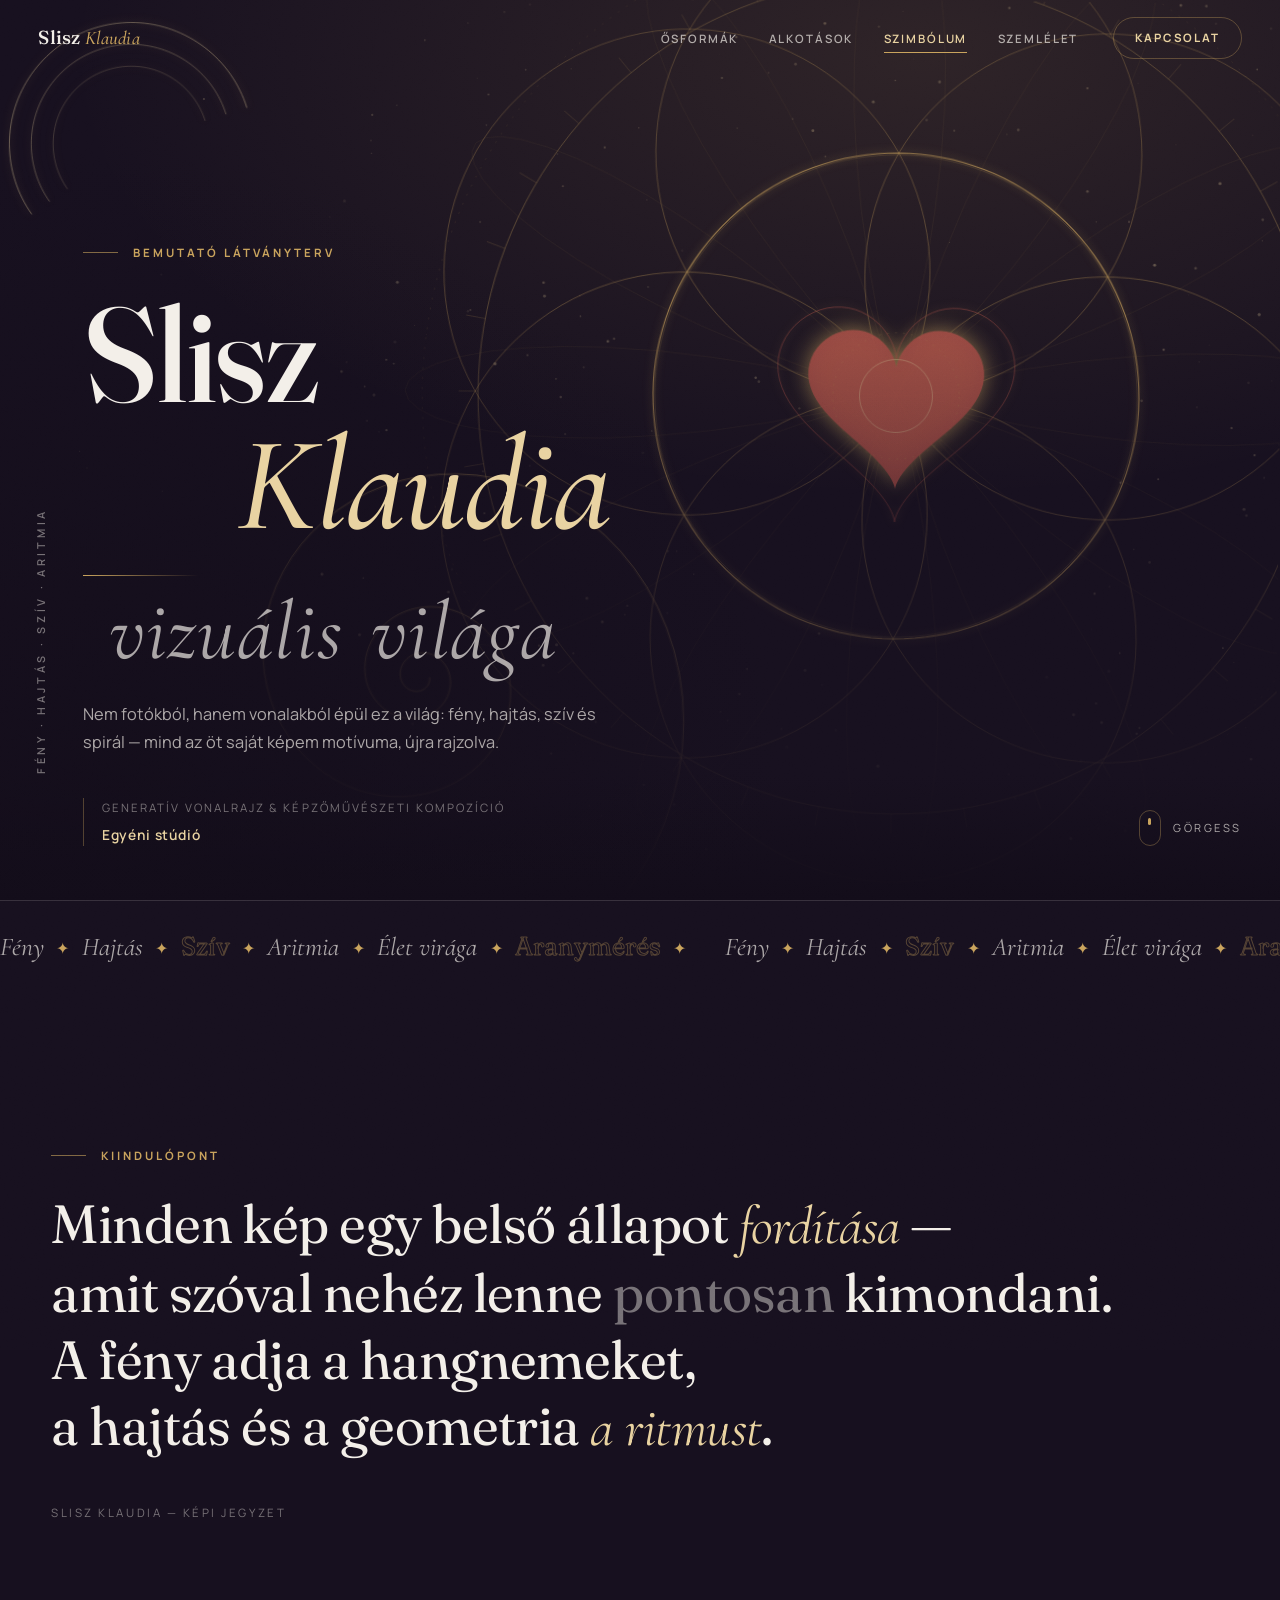
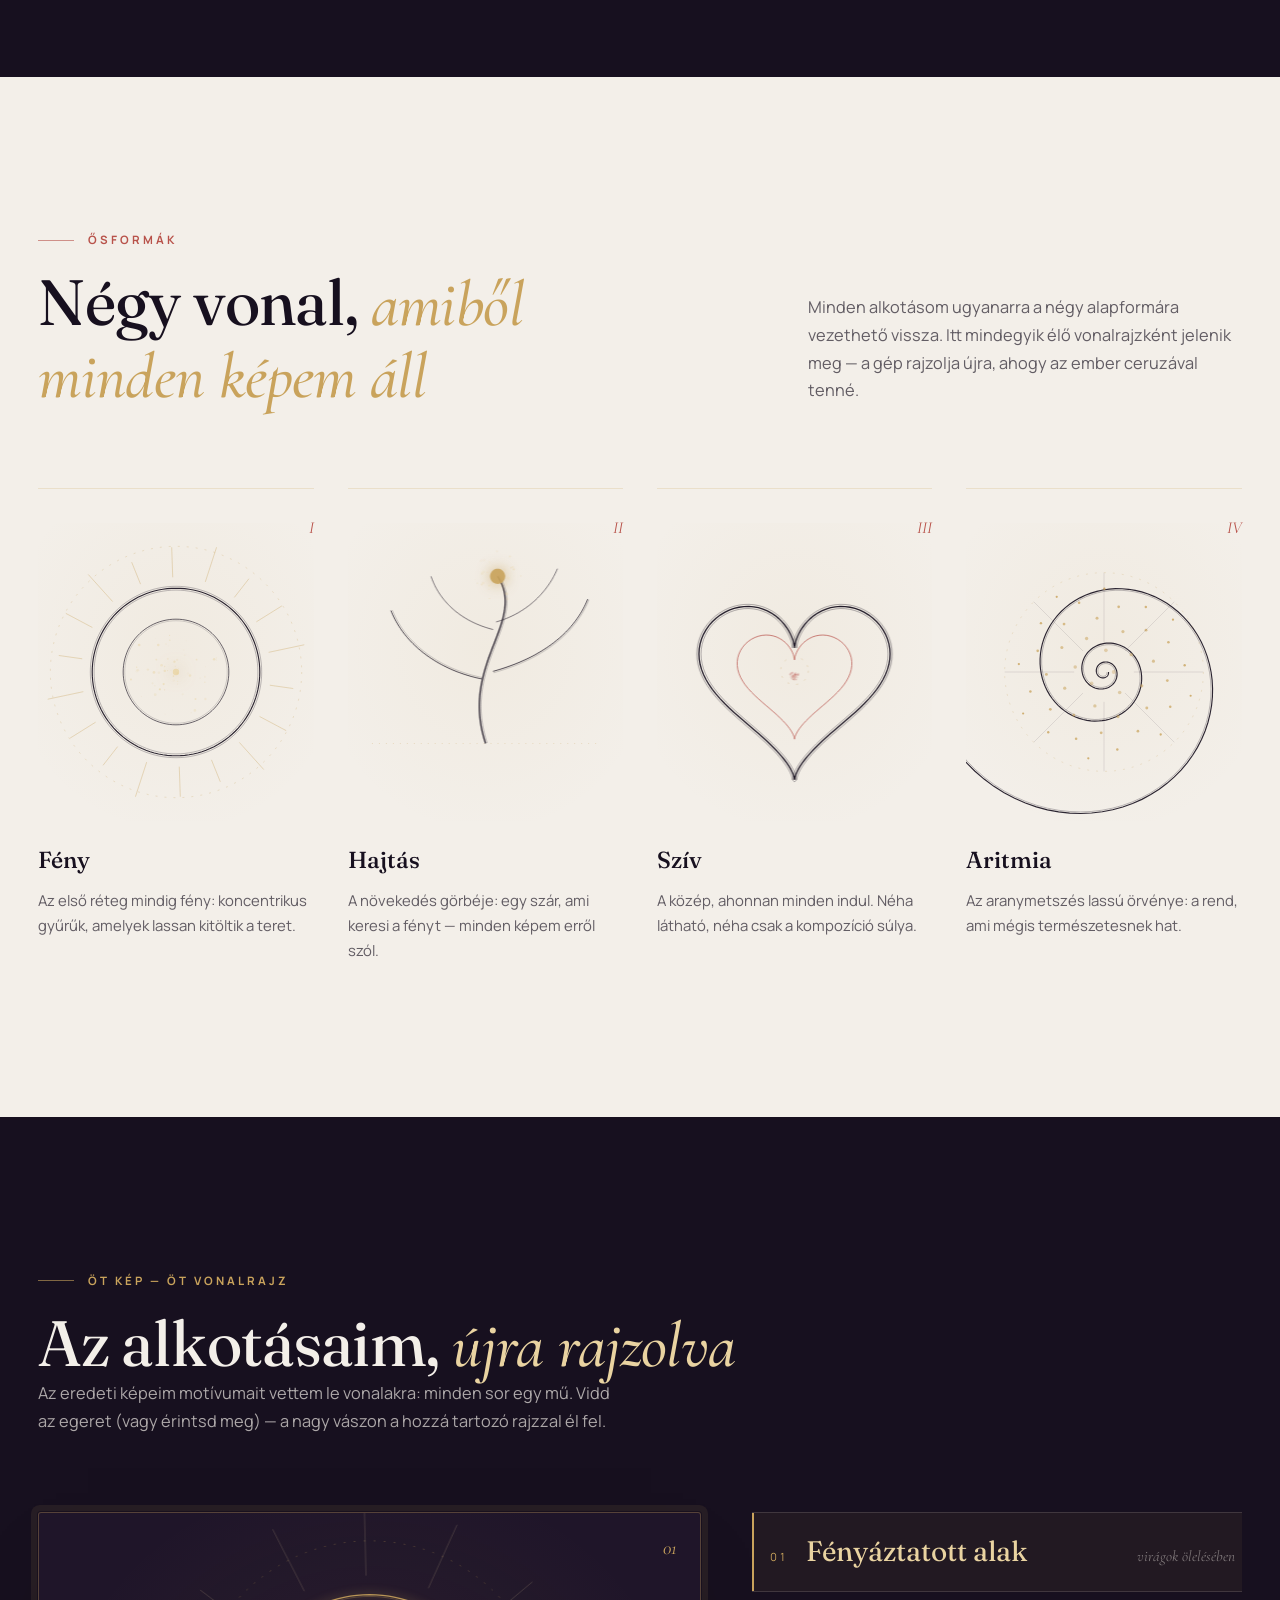
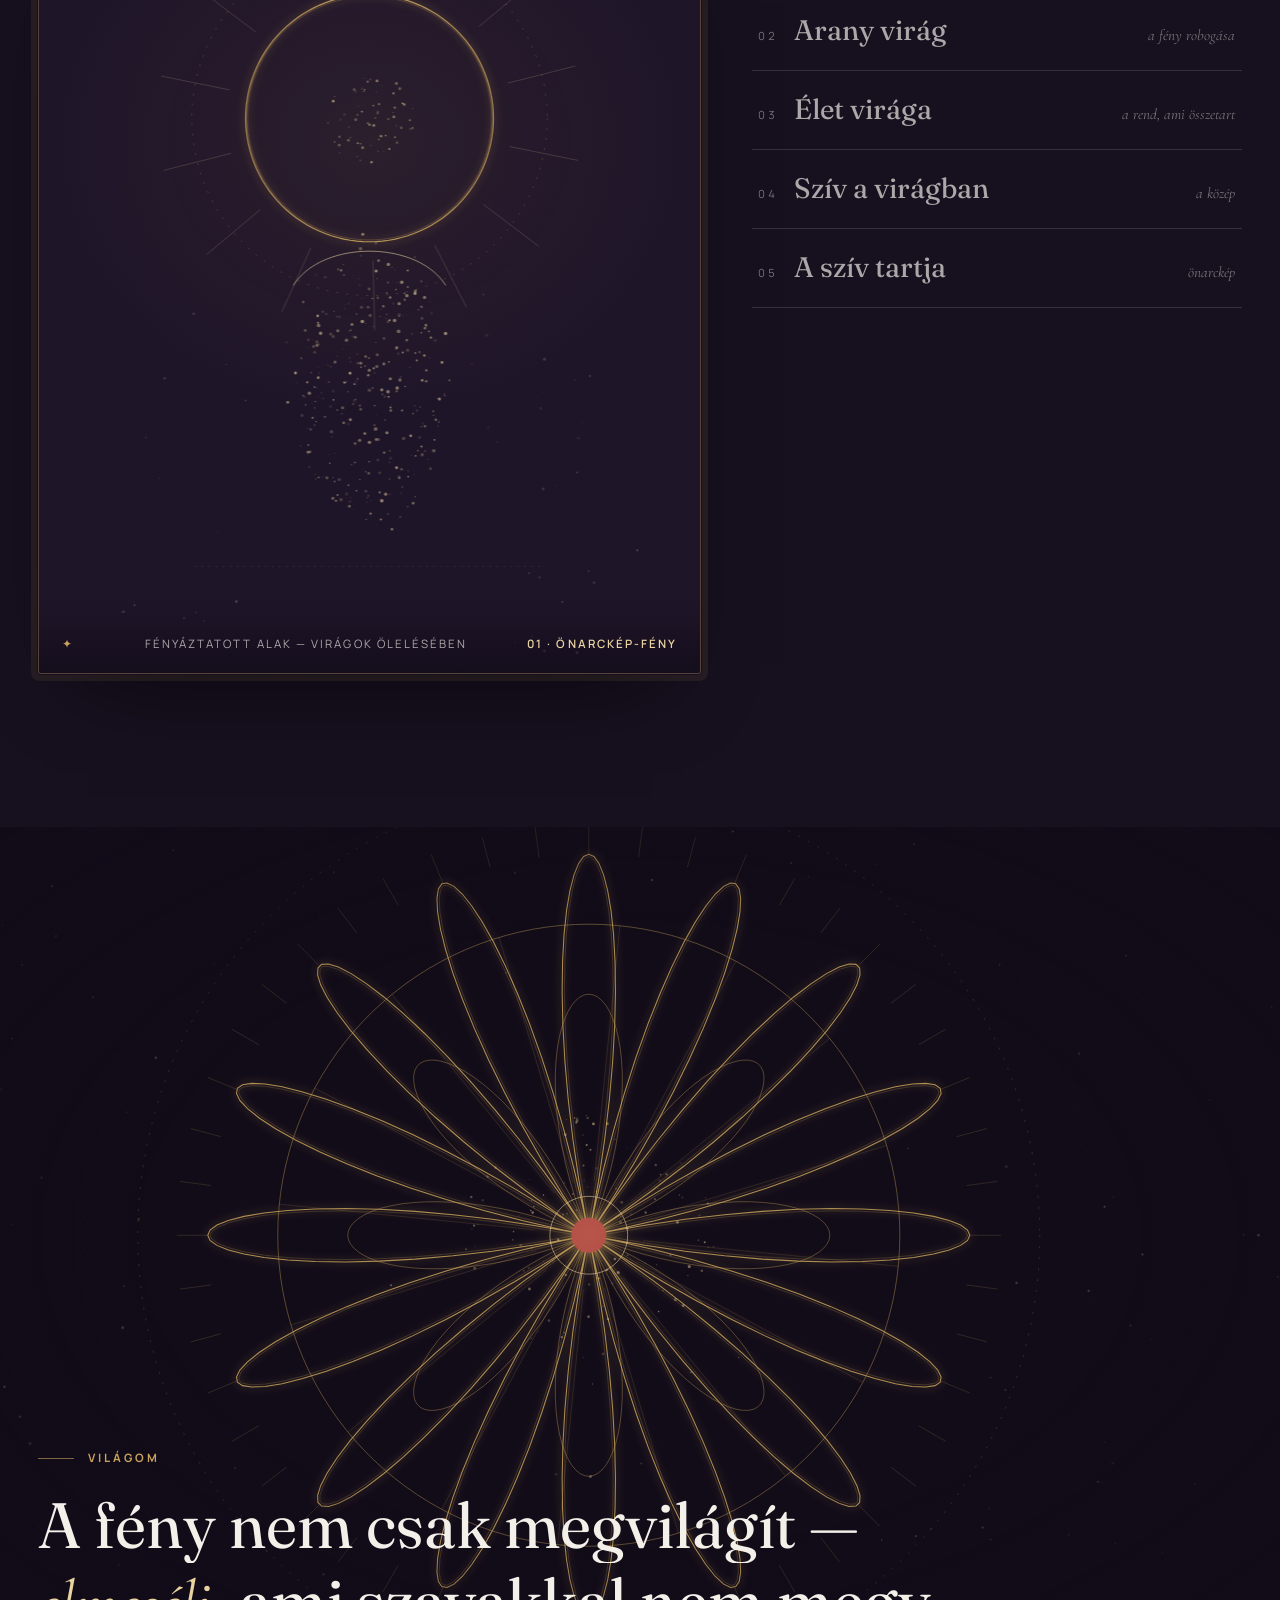
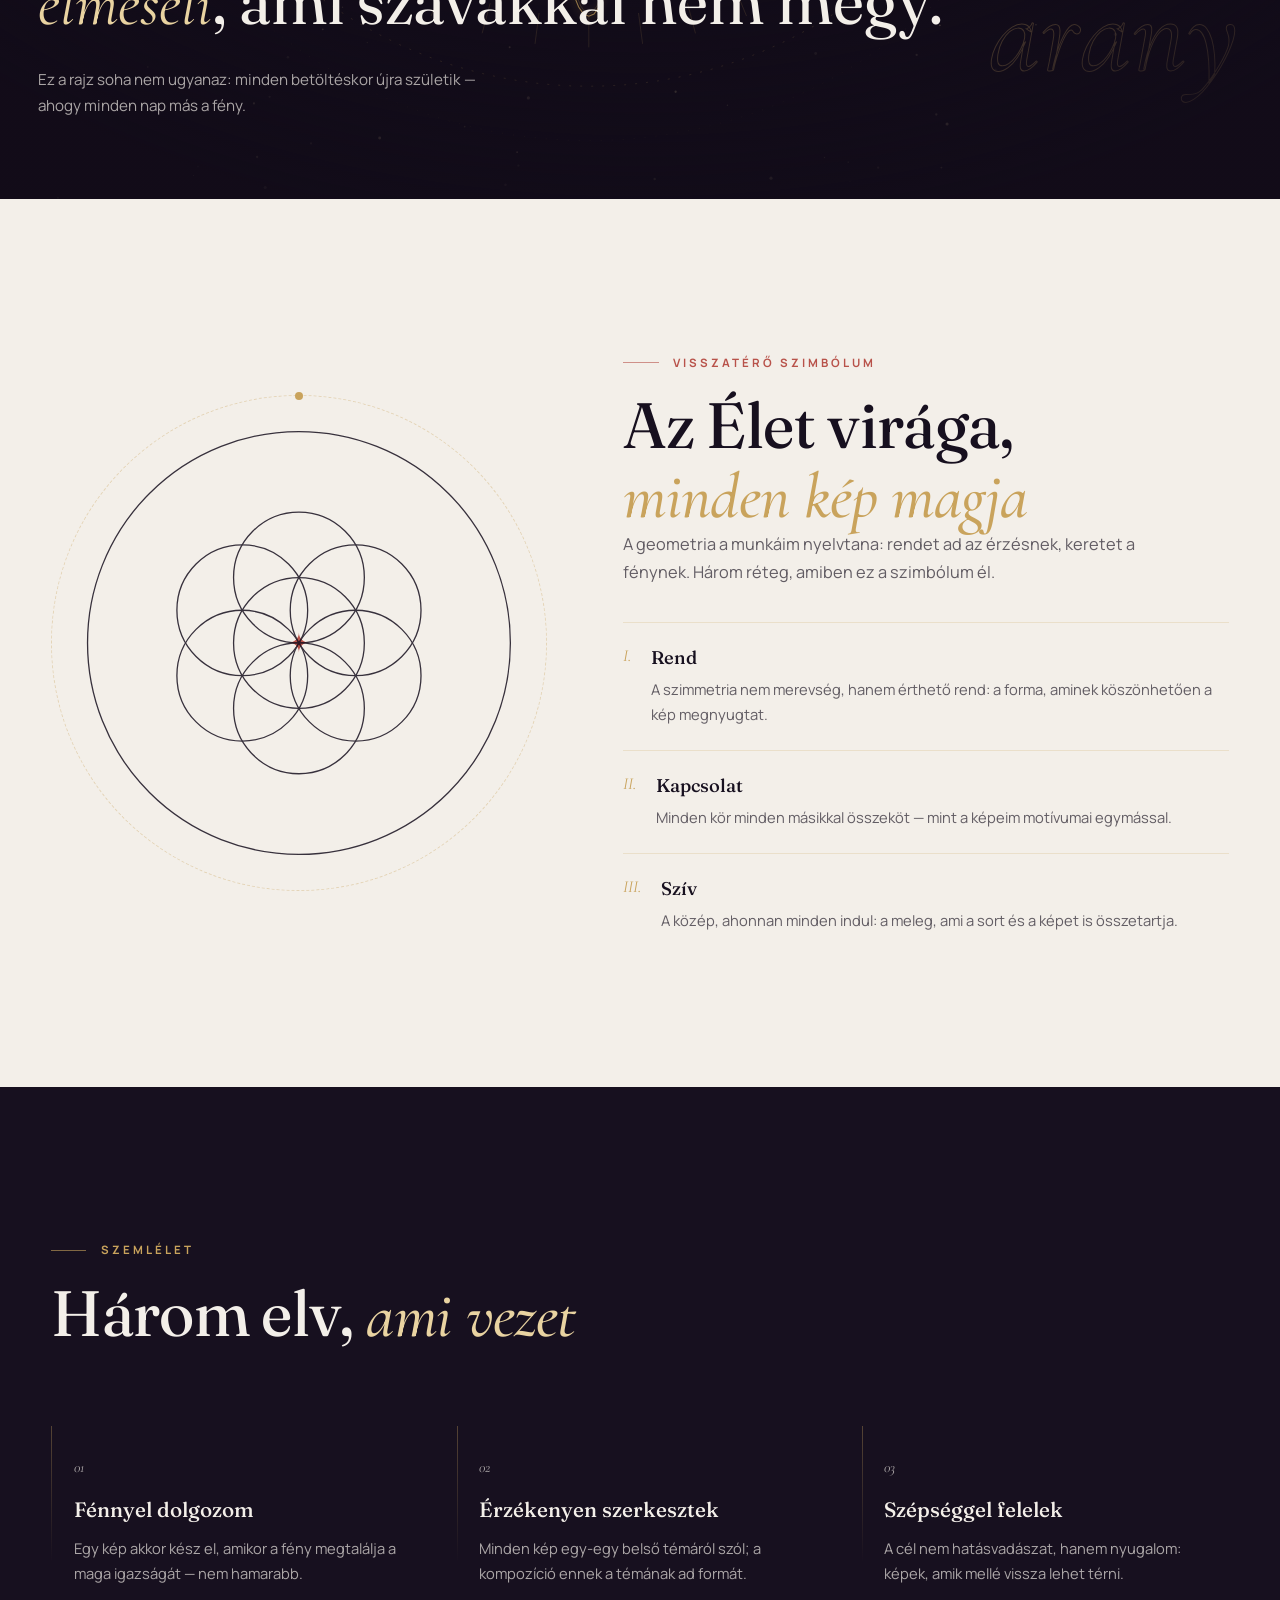
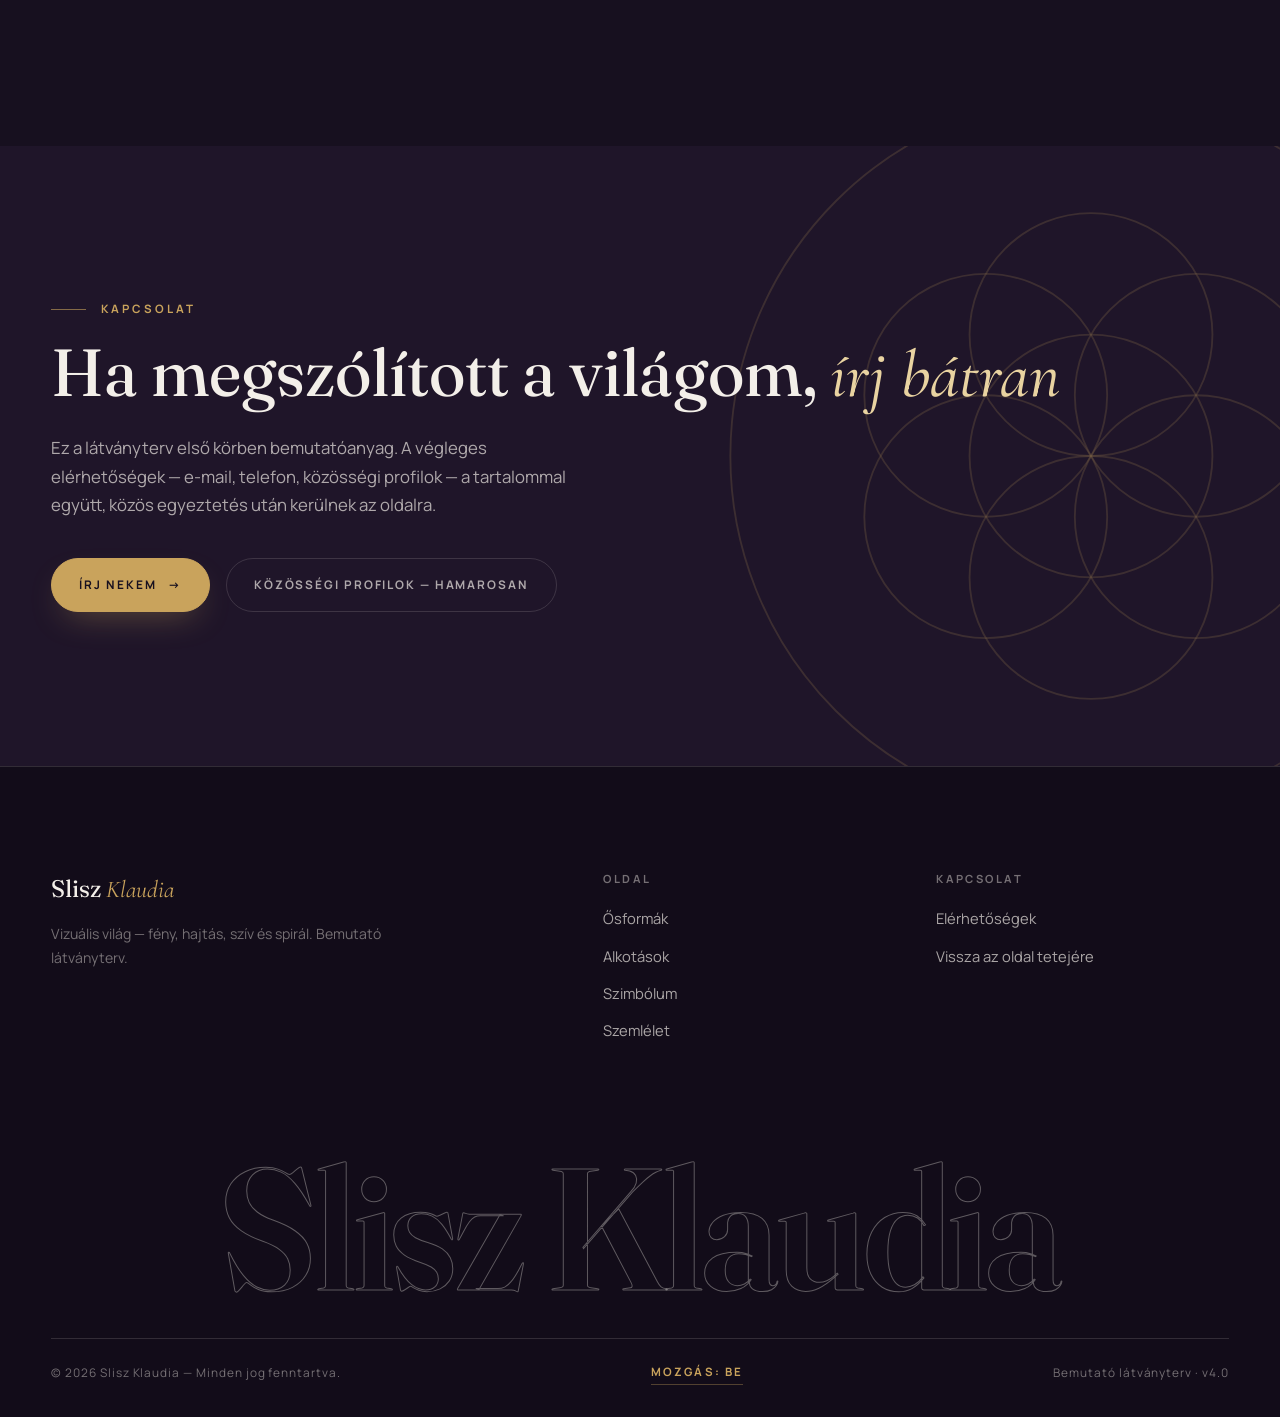
==== commit 2fbac2d1: "v4.0: drasztikus vizuális ugrás — metszet-motor, vörös szívmag, mű-specifikus jelenetek - Új generat" ====
--- a/index.html
+++ b/index.html
@@ -71,10 +71,11 @@
       <div class="hero__veil" aria-hidden="true"></div>
       <p class="hero__side">Fény · Hajtás · Szív · Aritmia</p>
       <div class="hero__inner">
-        <p class="hero__eyebrow eyebrow">Bemutató látványterv — v3</p>
+        <p class="hero__eyebrow eyebrow">Bemutató látványterv</p>
         <h1 class="hero__title">
           <span class="line line--1">Slisz</span>
           <span class="line line--2"><em>Klaudia</em></span>
+          <span class="hero__rule" aria-hidden="true"></span>
           <span class="line line--3">vizuális&ensp;világa</span>
         </h1>
         <p class="hero__sub">Nem fotókból, hanem vonalakból épül ez a világ: fény, hajtás, szív és spirál — mind az öt saját képem motívuma, újra rajzolva.</p>
@@ -163,6 +164,7 @@
         <div class="works">
           <div class="works__stage">
             <canvas id="worksCanvas" aria-hidden="true"></canvas>
+            <span class="works__wm" id="worksWm" aria-hidden="true">01</span>
             <p class="works__caption" id="worksCaption" aria-live="polite">Fényáztatott alak — virágok ölelésében</p>
           </div>
           <ol class="works__list" id="worksList">
@@ -200,6 +202,7 @@
     <section class="wow" id="vilag">
       <canvas class="wow__art" id="wowArt" aria-hidden="true"></canvas>
       <span class="wow__ghost" aria-hidden="true">arany</span>
+      <div class="wow__frame" aria-hidden="true"></div>
       <div class="wow__content">
         <p class="eyebrow rv">Világom</p>
         <p class="wow__quote rv-lines rv-d-1" data-rv-lines>
@@ -312,7 +315,7 @@
         <h2 class="cta__title rv rv-d-1">Ha megszólított a világom, <span class="accent">írj bátran</span></h2>
         <p class="cta__lead rv rv-d-2">Ez a látványterv első körben bemutatóanyag. A végleges elérhetőségek — e-mail, telefon, közösségi profilok — a tartalommal együtt, közös egyeztetés után kerülnek az oldalra.</p>
         <div class="cta__actions rv rv-d-3">
-          <a class="btn" href="#kapcsolat">E-mail — hamarosan <span class="arr" aria-hidden="true">→</span></a>
+          <a class="btn btn--solid" href="#kapcsolat">Írj nekem <span class="arr" aria-hidden="true">→</span></a>
           <a class="btn btn--ghost" href="#kapcsolat">Közösségi profilok — hamarosan</a>
         </div>
       </div>
@@ -348,7 +351,7 @@
       <div class="footer__bottom">
         <span>© 2026 Slisz Klaudia — Minden jog fenntartva.</span>
         <button class="motion-toggle" type="button" data-motion-toggle aria-pressed="true">Mozgás: be</button>
-        <span>Bemutató látványterv · v3.0</span>
+        <span>Bemutató látványterv · v4.0</span>
       </div>
     </div>
   </footer>
--- a/css/style.css
+++ b/css/style.css
@@ -17,8 +17,8 @@
   --line-dark:  rgba(243,239,233,.14);
   --red:        #b8524a;
 
-  --t-paper:    rgba(243,239,233,.62);
-  --t-paper-2:  rgba(243,239,233,.4);
+  --t-paper:    rgba(243,239,233,.68);
+  --t-paper-2:  rgba(243,239,233,.44);
   --t-ink:      rgba(23,16,31,.66);
   --t-ink-2:    rgba(23,16,31,.45);
 
@@ -50,12 +50,15 @@
   line-height:1.7;
   color:var(--ink);
   background:var(--paper);
+  -webkit-tap-highlight-color:transparent;
+  overflow-x:hidden;
   overflow-x:clip;
 }
 
 img,svg,canvas{ display:block; max-width:100%; }
 a{ color:inherit; text-decoration:none; }
 ul,ol{ list-style:none; }
+a,button{ touch-action:manipulation; }
 button{ font:inherit; color:inherit; background:none; border:0; cursor:pointer; }
 
 ::selection{ background:var(--gold); color:var(--ink); }
@@ -105,6 +108,7 @@
   transition:background .45s ease, box-shadow .45s ease, backdrop-filter .45s ease;
 }
 .nav.is-scrolled{
+  background:rgba(23,16,31,.82);
   background:color-mix(in srgb, var(--ink) 82%, transparent);
   backdrop-filter:blur(14px);
   -webkit-backdrop-filter:blur(14px);
@@ -199,8 +203,9 @@
 .hero__veil{
   position:absolute; inset:0; pointer-events:none;
   background:
-    radial-gradient(120% 90% at 78% 8%, rgba(201,163,92,.10), transparent 55%),
-    linear-gradient(180deg, rgba(23,16,31,.24) 0%, transparent 30%, rgba(23,16,31,.88) 92%, var(--ink-3) 100%);
+    radial-gradient(115% 85% at 72% 6%, rgba(201,163,92,.13), transparent 58%),
+    radial-gradient(90% 120% at 8% 88%, rgba(18,12,25,.72), transparent 60%),
+    linear-gradient(180deg, rgba(23,16,31,.30) 0%, rgba(23,16,31,.10) 32%, rgba(23,16,31,.86) 86%, var(--ink-3) 100%);
 }
 .hero__side{
   position:absolute; left:clamp(.9rem,2.5vw,2rem); bottom:clamp(6rem,14vh,9rem);
@@ -229,11 +234,17 @@
   font-family:var(--font-serif); font-style:italic; font-weight:500;
   color:var(--gold-2);
 }
+.hero__rule{
+  display:block; width:clamp(4rem, 9vw, 7.5rem); height:1px;
+  margin:1.5rem 0 .9rem;
+  background:linear-gradient(90deg, var(--gold), transparent);
+}
 .hero__title .line--3{
-  margin-left:clamp(.8rem, 4vw, 3.5rem);
-  font-weight:300;
-  color:transparent;
-  -webkit-text-stroke:1px rgba(243,239,233,.55);
+  margin-left:clamp(.4rem, 2vw, 1.6rem);
+  margin-top:.4rem;
+  font-family:var(--font-serif); font-style:italic; font-weight:400;
+  font-size:.62em; letter-spacing:.01em;
+  color:var(--t-paper);
 }
 .hero__title .ch{ display:inline-block; will-change:transform; }
 .hero__title .ch--space{ width:.34em; }
@@ -287,13 +298,13 @@
 
 /* ---------- 6. MARQUEE ---------- */
 .marquee{
-  background:var(--ink-3); border-top:1px solid var(--line-dark); border-bottom:1px solid var(--line-dark);
-  overflow:clip; padding:1.1rem 0;
+  background:var(--ink); border-top:1px solid var(--line-dark);
+  overflow:clip; padding:1.5rem 0;
 }
 .marquee__track{ display:flex; width:max-content; animation:marquee 30s linear infinite; }
 .marquee__item{
-  font-family:var(--font-serif); font-style:italic; font-size:1.5rem; white-space:nowrap;
-  color:var(--t-paper-2); padding-right:2rem;
+  font-family:var(--font-serif); font-style:italic; font-size:1.6rem; white-space:nowrap;
+  color:var(--t-paper); padding-right:2rem;
 }
 .marquee__item b{
   font-family:var(--font-display); font-style:normal; font-weight:400;
@@ -308,15 +319,16 @@
 .section--paper{ background:var(--paper); color:var(--ink); }
 
 .eyebrow{
-  font-size:.7rem; font-weight:700; letter-spacing:.24em; text-transform:uppercase;
-  color:var(--red); display:flex; align-items:center; gap:.9rem;
+  font-size:.72rem; font-weight:700; letter-spacing:.26em; text-transform:uppercase;
+  color:var(--gold); display:flex; align-items:center; gap:.9rem;
 }
 .eyebrow::before{ content:""; width:2.2rem; height:1px; background:currentColor; opacity:.6; }
 .eyebrow--dim{ color:var(--gold); }
+.section--paper .eyebrow{ color:var(--red); }
 
 .h2{
   font-family:var(--font-display); font-weight:450;
-  font-size:clamp(2rem, 4.6vw, 3.9rem);
+  font-size:clamp(2.2rem, 5vw, 4.5rem);
   line-height:1.08; letter-spacing:-.01em;
   margin-top:1.1rem;
   text-wrap:balance;
@@ -363,28 +375,25 @@
 
 /* ---------- 9. ŐSFORMÁK (motívumok) ---------- */
 .motifs{
-  display:grid; grid-template-columns:repeat(4, 1fr); gap:clamp(1.4rem,2.5vw,2.4rem);
-}
-.motif{ border-top:1px solid var(--line); padding-top:1.4rem; position:relative; }
+  display:grid; grid-template-columns:repeat(4, 1fr);
+  gap:clamp(1.6rem,2.6vw,2.6rem);
+}
+.motif{ border-top:1px solid var(--line); padding-top:1.5rem; position:relative; }
+.motif:nth-child(2), .motif:nth-child(4){ transform:translateY(clamp(1rem, 2.6vw, 2.6rem)); }
 .motif__no{
-  position:absolute; top:1.2rem; right:0;
-  font-family:var(--font-serif); font-style:italic; font-size:1rem; color:var(--gold);
+  position:absolute; top:1.55rem; right:0;
+  font-family:var(--font-serif); font-style:italic; font-size:1.05rem; color:var(--red);
 }
 .motif__art{
   aspect-ratio:1/1.08; margin:.6rem 0 1.2rem;
-  border:1px solid var(--line); border-radius:2px;
-  background:linear-gradient(160deg, rgba(201,163,92,.05), transparent 55%);
+  background:radial-gradient(90% 90% at 50% 42%, rgba(201,163,92,.06), transparent 70%);
   overflow:hidden;
-  transition:border-color .4s ease, box-shadow .4s ease, transform .5s var(--ease);
+  transition:transform .5s var(--ease);
 }
 .motif__art canvas{ width:100%; height:100%; }
-.motif:hover .motif__art{
-  border-color:var(--gold-dim);
-  box-shadow:0 18px 44px -22px rgba(23,16,31,.4);
-  transform:translateY(-5px);
-}
-.motif h3{ font-family:var(--font-display); font-weight:500; font-size:1.35rem; }
-.motif p{ margin-top:.5rem; font-size:.9rem; color:var(--t-ink); }
+.motif:hover .motif__art{ transform:translateY(-4px); }
+.motif h3{ font-family:var(--font-display); font-weight:500; font-size:1.45rem; }
+.motif p{ margin-top:.5rem; font-size:.93rem; color:var(--t-ink); }
 
 /* ---------- 10. ALKOTÁSOK ---------- */
 .works{
@@ -393,8 +402,13 @@
 }
 .works__stage{
   position:sticky; top:calc(var(--nav-h) + 1.6rem);
+  scroll-margin-top:calc(var(--nav-h) + 1rem);
   aspect-ratio:4/4.6;
-  border:1px solid var(--line-dark); border-radius:3px;
+  border:1px solid rgba(201,163,92,.32); border-radius:3px;
+  box-shadow:
+    0 0 0 1px rgba(23,16,31,.9),
+    0 0 0 7px rgba(201,163,92,.09),
+    0 40px 90px -50px rgba(0,0,0,.85);
   background:
     radial-gradient(80% 60% at 50% 30%, rgba(201,163,92,.07), transparent 60%),
     var(--ink-2);
@@ -402,9 +416,18 @@
 }
 .works__stage canvas{ width:100%; height:100%; }
 .works__caption{
-  position:absolute; left:1.4rem; bottom:1.2rem; right:1.4rem;
+  position:absolute; left:0; right:0; bottom:0;
+  padding:2.2rem 1.4rem 1.2rem;
+  background:linear-gradient(180deg, transparent, rgba(18,12,25,.82));
   font-size:.72rem; letter-spacing:.18em; text-transform:uppercase;
   color:var(--t-paper); display:flex; justify-content:space-between; gap:1rem;
+  flex-wrap:wrap;
+}
+.works__caption b{ color:var(--gold-2); font-weight:600; }
+.works__wm{
+  position:absolute; top:1.2rem; right:1.4rem;
+  font-family:var(--font-serif); font-style:italic; font-size:1.2rem;
+  color:var(--gold);
 }
 .works__caption::before{ content:"✦"; color:var(--gold); margin-right:.7rem; }
 
@@ -432,6 +455,7 @@
   color:var(--t-paper-2); text-align:right;
 }
 .works__item:hover{ background:rgba(201,163,92,.045); }
+.works__item:active{ background:rgba(201,163,92,.14); }
 .works__item.is-active{ padding-left:1.1rem; background:rgba(201,163,92,.06); box-shadow:inset 2px 0 0 var(--gold); }
 .works__item.is-active .works__name{ color:var(--gold-2); }
 .works__item.is-active .works__no{ color:var(--gold); }
@@ -443,17 +467,21 @@
   display:flex; align-items:flex-end; overflow:clip;
 }
 .wow__art{ position:absolute; inset:0; width:100%; height:100%; }
+.wow::after{
+  content:""; position:absolute; inset:0; pointer-events:none; z-index:1;
+  background:radial-gradient(75% 62% at 50% 42%, transparent 52%, rgba(18,12,25,.78) 100%);
+}
 .wow__ghost{
-  position:absolute; right:-.06em; top:50%; transform:translateY(-50%);
-  writing-mode:vertical-rl;
-  font-family:var(--font-display); font-weight:600;
-  font-size:clamp(5rem, 17vw, 15rem); letter-spacing:.06em;
-  color:transparent; -webkit-text-stroke:1px var(--gold-dim);
-  pointer-events:none; user-select:none;
+  position:absolute; right:clamp(.6rem,3vw,2.4rem); bottom:clamp(4.5rem,12vh,8rem);
+  font-family:var(--font-serif); font-style:italic; font-weight:400;
+  font-size:clamp(3.6rem, 9vw, 8.5rem); letter-spacing:.02em; line-height:1;
+  color:transparent; -webkit-text-stroke:1px rgba(201,163,92,.42);
+  pointer-events:none; user-select:none; z-index:0;
 }
 .wow__content{
   position:relative; width:var(--w-wide); margin-inline:auto;
   padding-bottom:clamp(3.5rem,9vh,6.5rem);
+  z-index:2;
 }
 .wow__quote{
   font-family:var(--font-display); font-weight:400;
@@ -503,14 +531,18 @@
   display:grid; grid-template-columns:repeat(3,1fr); gap:clamp(1.6rem,3vw,2.6rem);
 }
 .values__item{
-  border-top:1px solid var(--line-dark); padding-top:1.5rem;
+  padding:1.6rem 0 .4rem 1.4rem; position:relative;
   transition:transform .5s var(--ease);
 }
-.values__item:hover{ transform:translateY(-6px); }
+.values__item::before{
+  content:""; position:absolute; left:0; top:0; bottom:0; width:1px;
+  background:linear-gradient(180deg, var(--gold-dim), transparent 82%);
+}
+.values__item:hover{ transform:translateY(-4px); }
 .vn{
-  font-family:var(--font-display); font-weight:600;
-  font-size:clamp(2.6rem,4vw,3.6rem); line-height:1;
-  color:transparent; -webkit-text-stroke:1px var(--gold-dim);
+  font-family:var(--font-serif); font-style:italic; font-weight:400;
+  font-size:clamp(1.6rem,2.4vw,2.1rem); line-height:1;
+  color:var(--gold);
 }
 .values__item h3{ margin-top:1.1rem; font-family:var(--font-display); font-weight:500; font-size:1.3rem; color:var(--paper); }
 .values__item p{ margin-top:.5rem; font-size:.92rem; color:var(--t-paper); }
@@ -542,9 +574,15 @@
 }
 .btn .arr{ transition:transform .35s var(--ease); }
 .btn:hover{ background:var(--gold); border-color:var(--gold); color:var(--ink); transform:translateY(-2px); }
+.btn:active{ transform:scale(.97); }
 .btn:hover .arr{ transform:translateX(4px); }
 .btn--ghost{ color:var(--t-paper); border-color:var(--line-dark); }
 .btn--ghost:hover{ background:transparent; border-color:var(--gold-dim); color:var(--gold-2); }
+.btn--solid{
+  background:var(--gold); border-color:var(--gold); color:var(--ink);
+  box-shadow:0 14px 34px -14px rgba(201,163,92,.45);
+}
+.btn--solid:hover{ background:var(--gold-2); border-color:var(--gold-2); color:var(--ink); }
 
 /* ---------- 15. FOOTER ---------- */
 .footer{
@@ -579,7 +617,7 @@
   padding:2.5rem 0 1.5rem;
 }
 .footer__giant span{
-  color:transparent; -webkit-text-stroke:1px rgba(243,239,233,.28);
+  color:transparent; -webkit-text-stroke:1px rgba(243,239,233,.34);
   transition:color .7s ease, -webkit-text-stroke-color .7s ease;
 }
 .footer__giant:hover span{ color:var(--gold); -webkit-text-stroke-color:var(--gold); }
@@ -613,6 +651,7 @@
 /* ---------- 17. REszPONZÍV ---------- */
 @media (max-width:1060px){
   .motifs{ grid-template-columns:repeat(2,1fr); }
+  .motif:nth-child(2), .motif:nth-child(4){ transform:none; }
   .works{ grid-template-columns:1fr; }
   .works__stage{ position:relative; top:auto; aspect-ratio:4/3.4; }
   .symbol__grid{ grid-template-columns:1fr; }
@@ -626,26 +665,45 @@
   .nav__burger{ display:block; margin-left:auto; }
   .nav__inner{ gap:1rem; }
 
+  /* ---- HERO: saját telefonos kompozíció ---- */
   .hero{ align-items:flex-end; }
   .hero__side{ display:none; }
   .hero__inner{ padding-left:1.1rem; }
-  .hero__title{ font-size:clamp(2.9rem, 13.5vw, 5rem); }
-  .hero__title .line--2{ margin-left:1.6rem; }
-  .hero__title .line--3{ margin-left:.4rem; }
-  .hero__meta{ flex-direction:column; align-items:flex-start; gap:1.6rem; }
-
-  .marquee__item{ font-size:1.15rem; }
+  .hero__veil{
+    background:
+      radial-gradient(150% 62% at 50% 0%, rgba(201,163,92,.09), transparent 58%),
+      linear-gradient(180deg, rgba(23,16,31,.52) 0%, rgba(23,16,31,.24) 34%, rgba(23,16,31,.93) 86%, var(--ink-3) 100%);
+  }
+  .hero__eyebrow{ margin-bottom:1.1rem; }
+  .hero__title{ font-size:clamp(3.1rem, 16vw, 5.6rem); }
+  .hero__title .line--2{ margin-left:1.5rem; }
+  .hero__rule{ margin:1.1rem 0 .7rem; }
+  .hero__title .line--3{ margin-left:.2rem; font-size:.6em; white-space:nowrap; }
+  .hero__sub{ margin-top:1.2rem; font-size:.97rem; max-width:32rem; }
+  .hero__meta{ flex-direction:column; align-items:flex-start; gap:1.4rem; margin-top:1.9rem; }
+  .hero__scroll{ padding:.5rem 0; }
+  .wheel{ width:24px; height:40px; }
+
+  /* ---- szekció-ritmus ---- */
+  .section{ padding:clamp(4.2rem, 13vw, 7rem) 0; }
+  .h2{ font-size:clamp(1.95rem, 8.4vw, 2.7rem); }
+  .manifesto__text{ font-size:clamp(1.62rem, 7.4vw, 2.5rem); }
+  .marquee__item{ font-size:1.12rem; }
 
   .motifs{ grid-template-columns:1fr 1fr; gap:1.1rem; }
   .motif p{ font-size:.84rem; }
 
   .works__stage{ aspect-ratio:1/1; }
-  .works__item{ grid-template-columns:auto 1fr; }
+  .works__caption{ font-size:.64rem; letter-spacing:.13em; padding:1.8rem 1rem .9rem; }
+  .works__wm{ font-size:1rem; right:1rem; top:.9rem; }
+  .works__item{ grid-template-columns:auto 1fr; padding:1.2rem .2rem; }
   .works__tag{ display:none; }
-  .works__item.is-active::after{ display:none; }
 
   .values{ grid-template-columns:1fr; }
+  .values__item{ padding-left:1.1rem; }
+  .wow__ghost{ font-size:2.6rem; top:6.2rem; bottom:auto; right:1rem; }
   .cta__pattern{ right:-40%; width:100vw; opacity:.35; }
+  .cta__actions .btn{ width:100%; justify-content:center; }
   .footer__grid{ grid-template-columns:1fr; gap:1.8rem; }
   .footer__giant{ white-space:normal; line-height:1.05; }
   .footer__bottom{ flex-direction:column; align-items:flex-start; gap:.7rem; }
@@ -654,7 +712,7 @@
 
 @media (max-width:430px){
   .motifs{ grid-template-columns:1fr; }
-  .motif__art{ aspect-ratio:1/.9; }
+  .motif__art{ aspect-ratio:1/.78; }
 }
 
 /* ---------- 18. MOZGÁS-KEZELÉS ---------- */
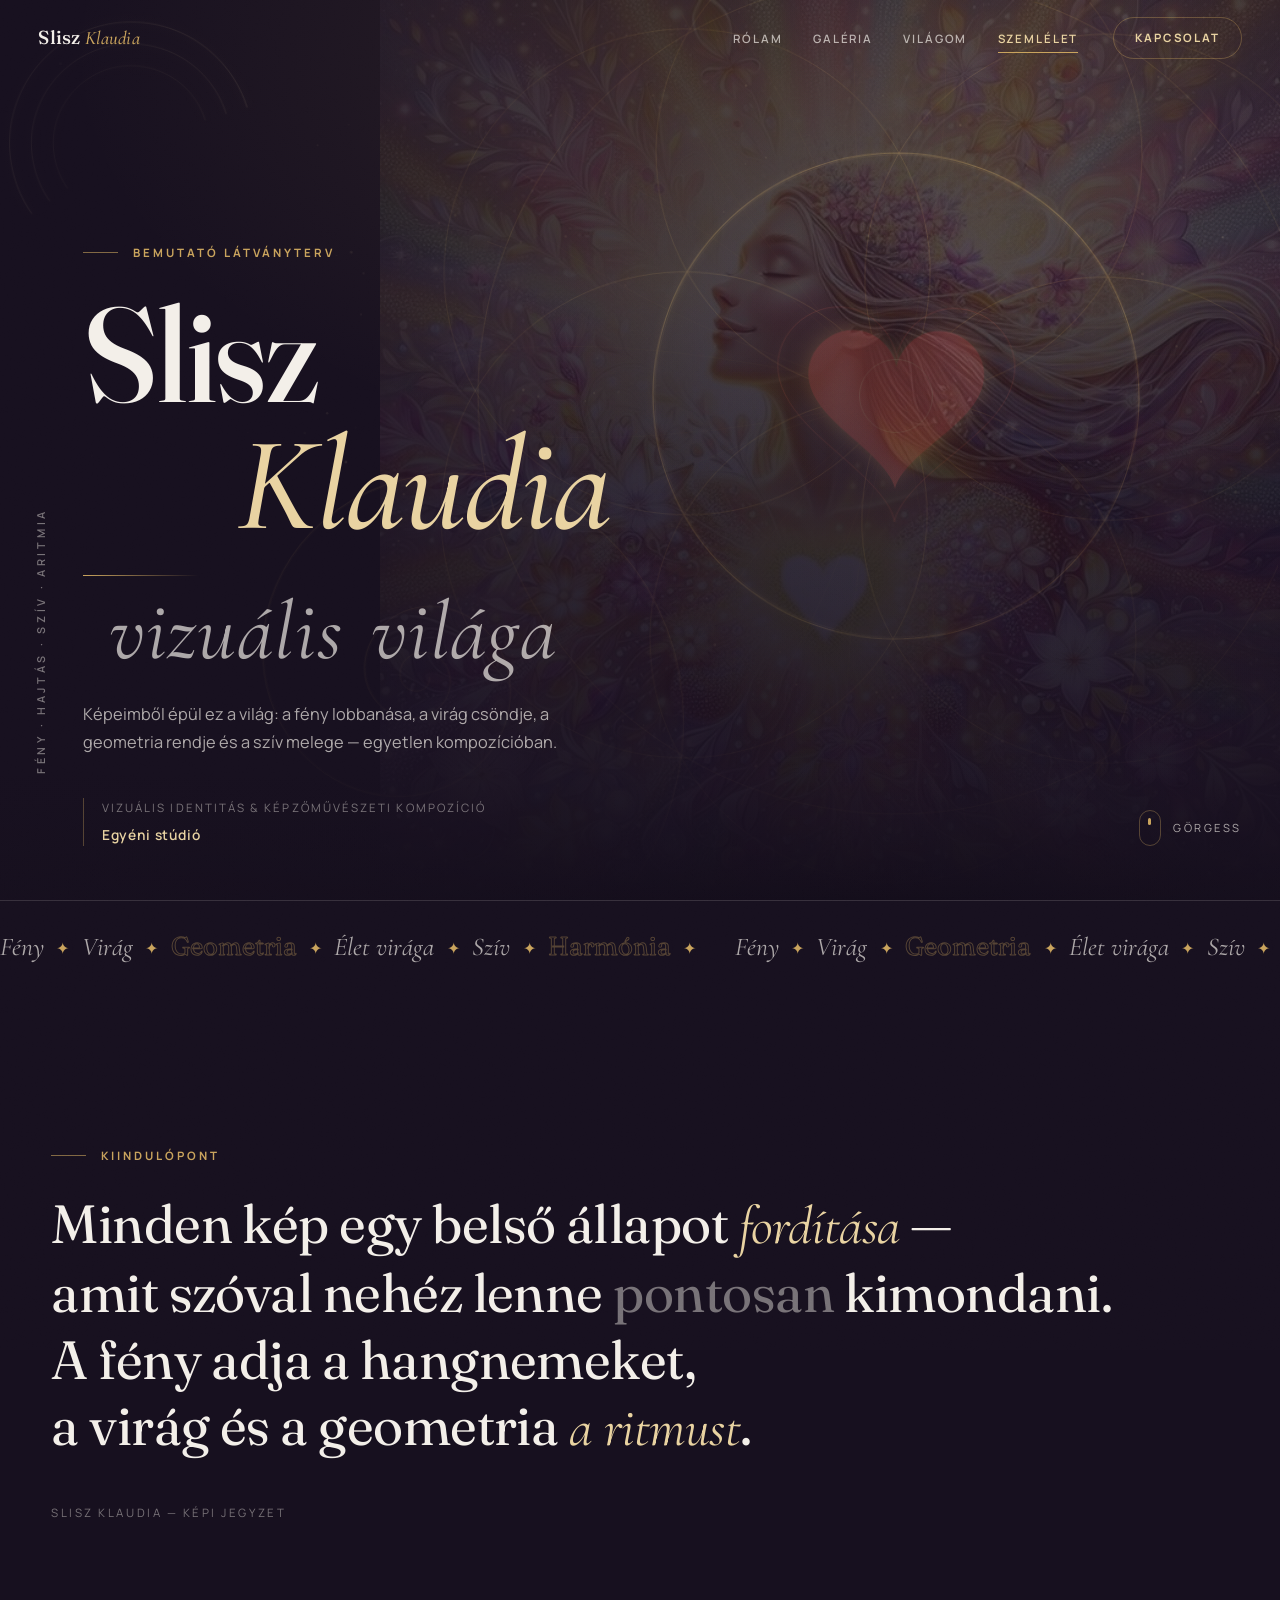
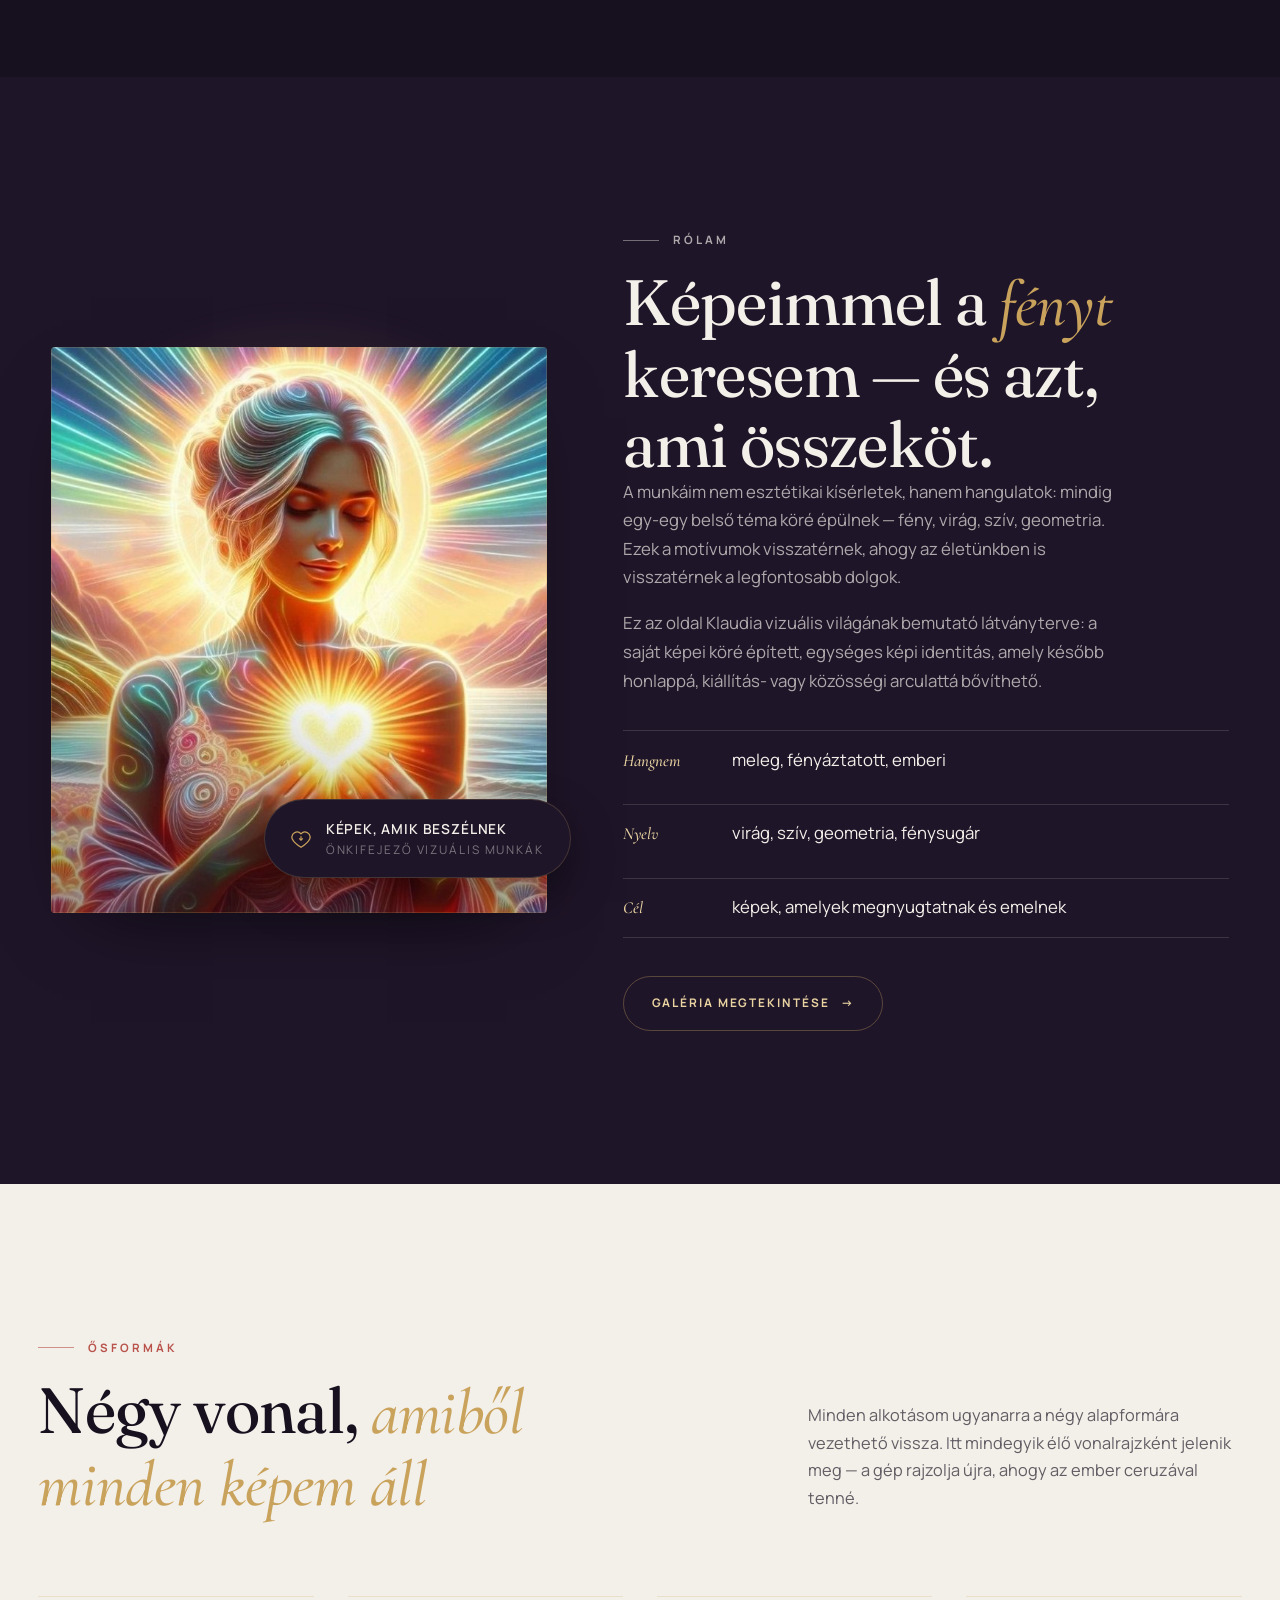
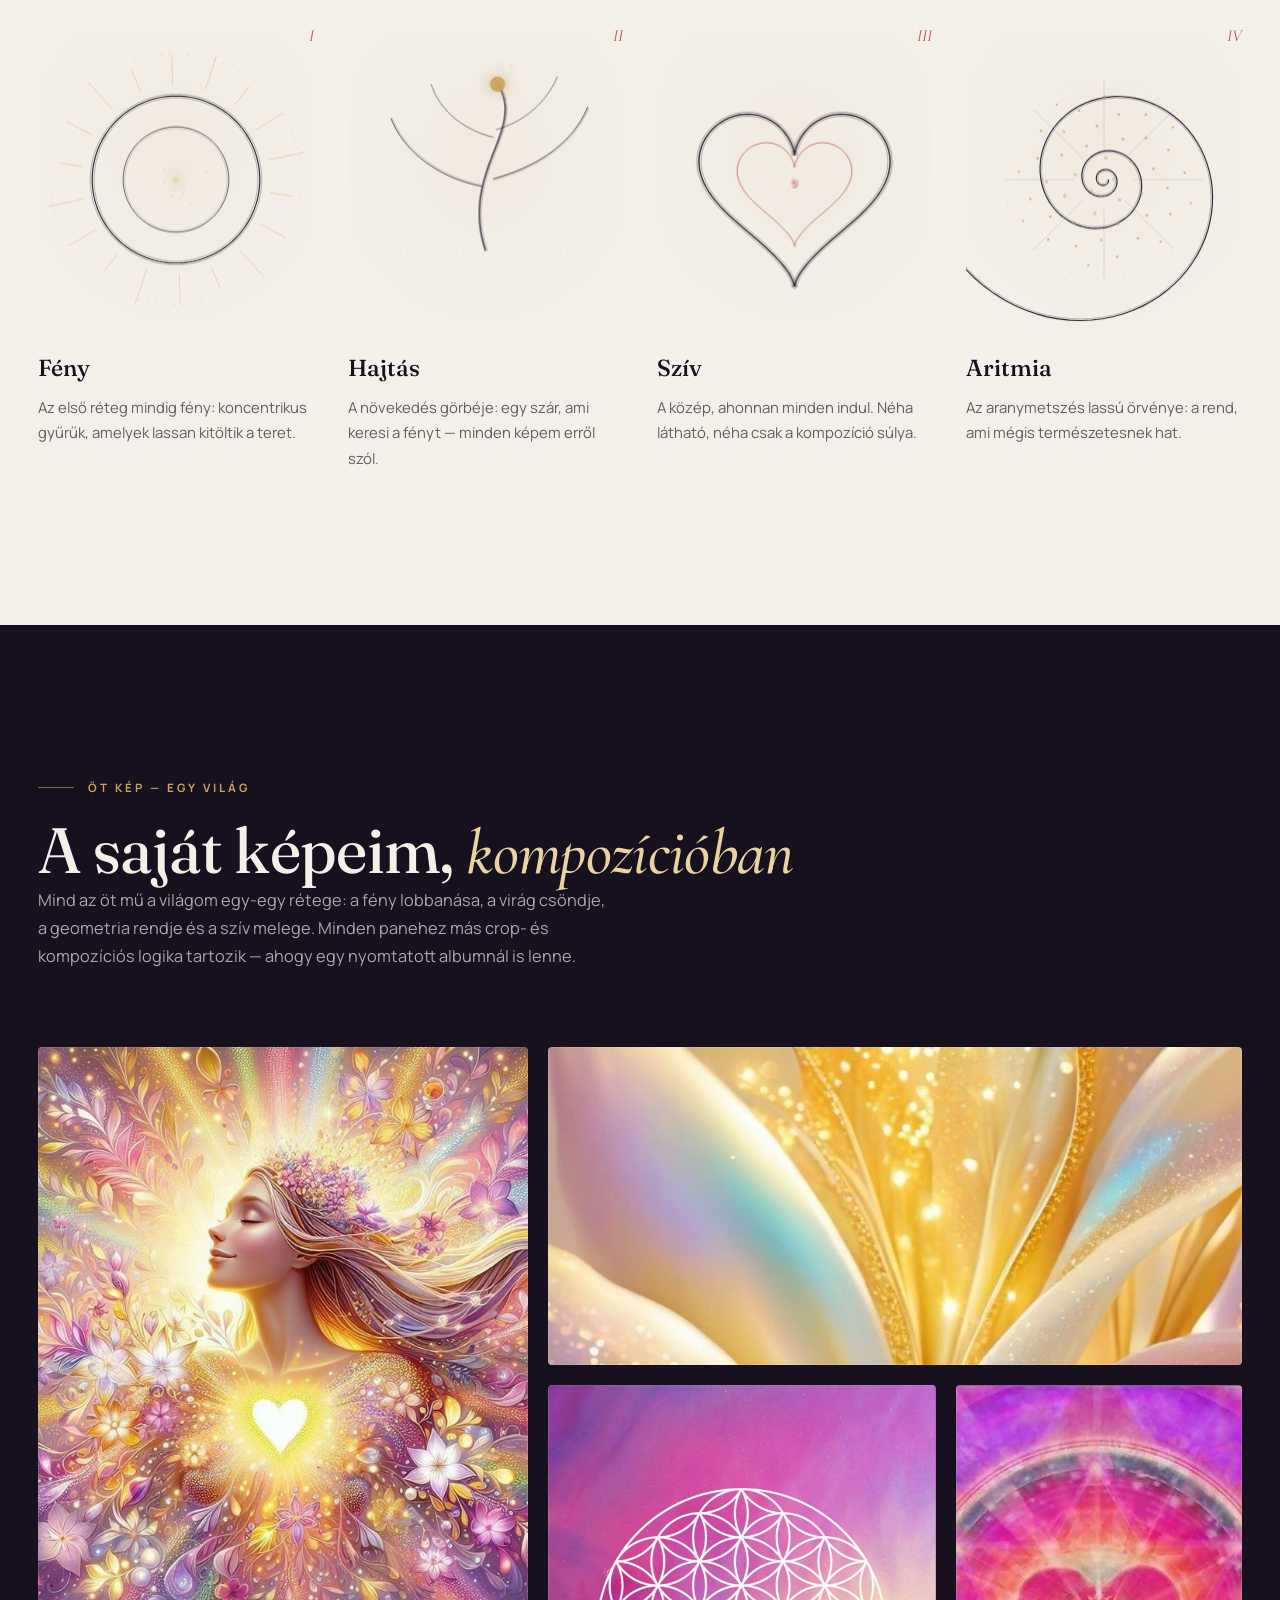
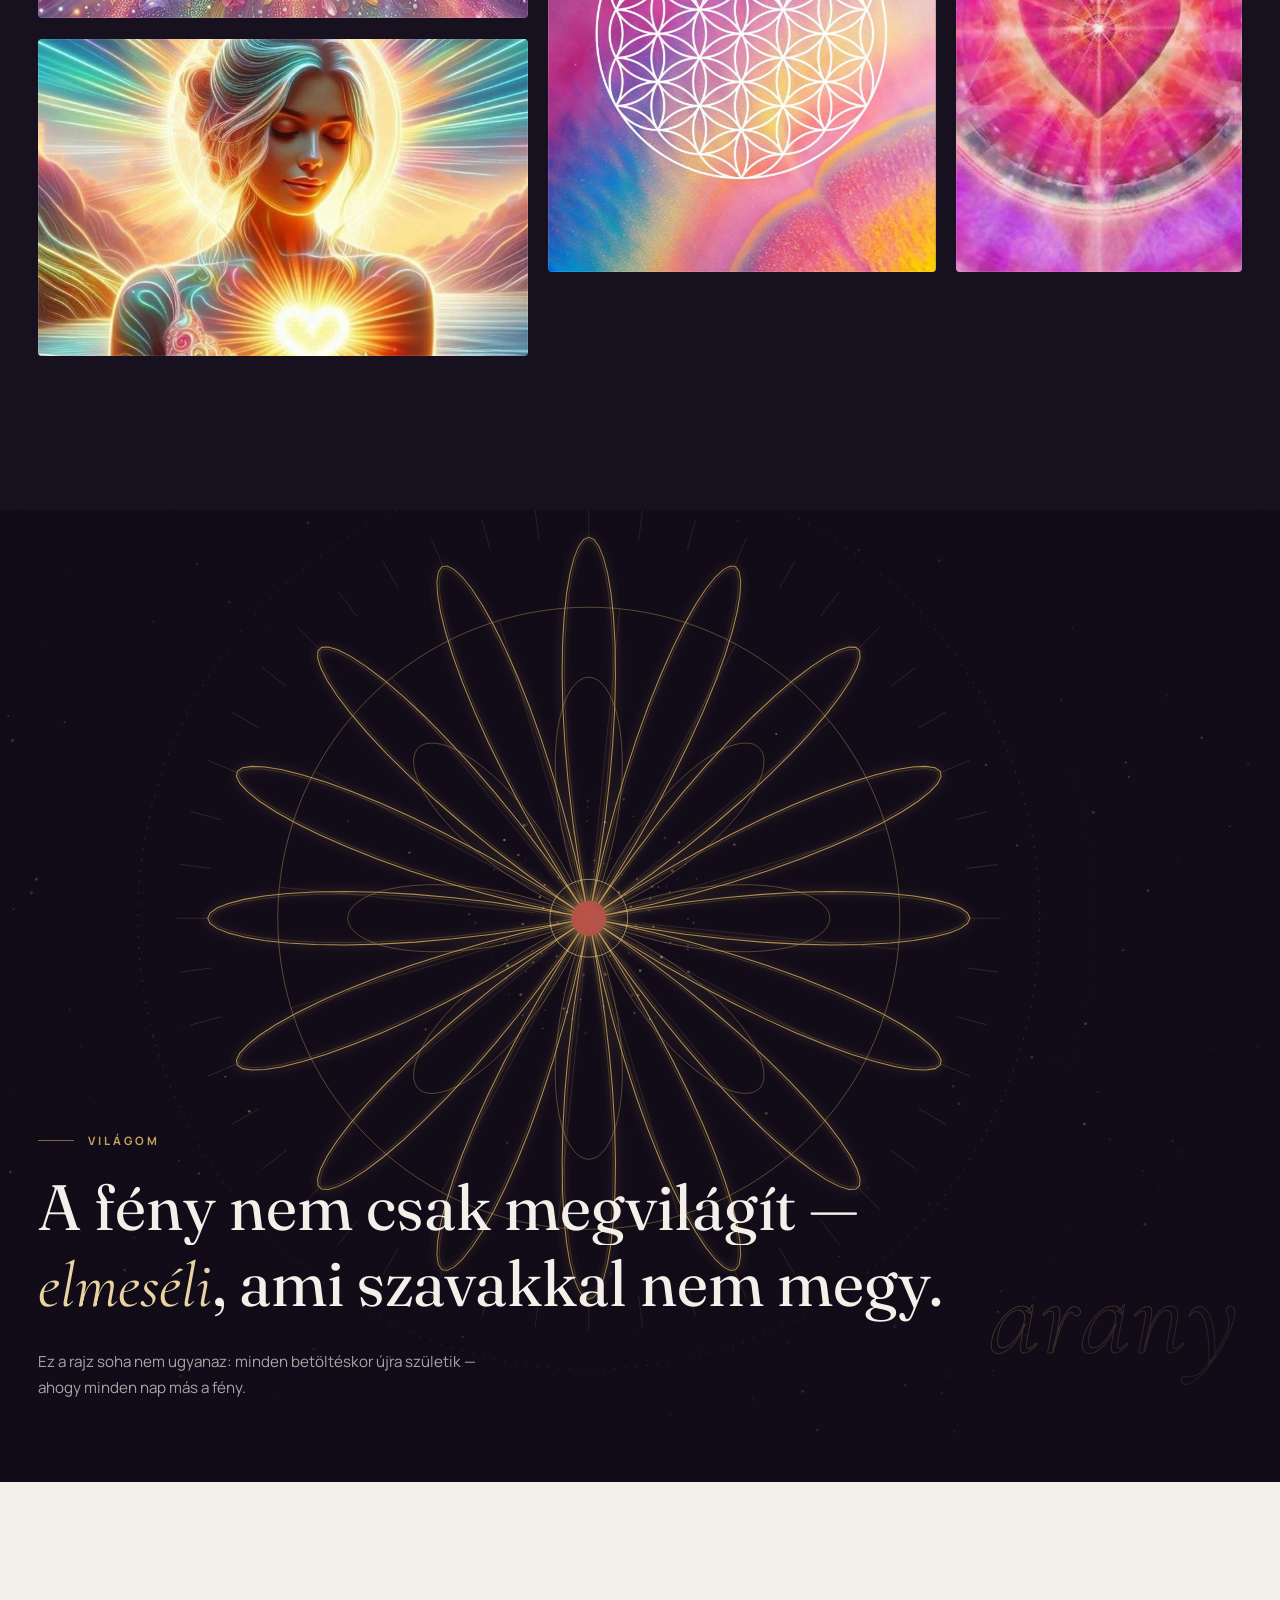
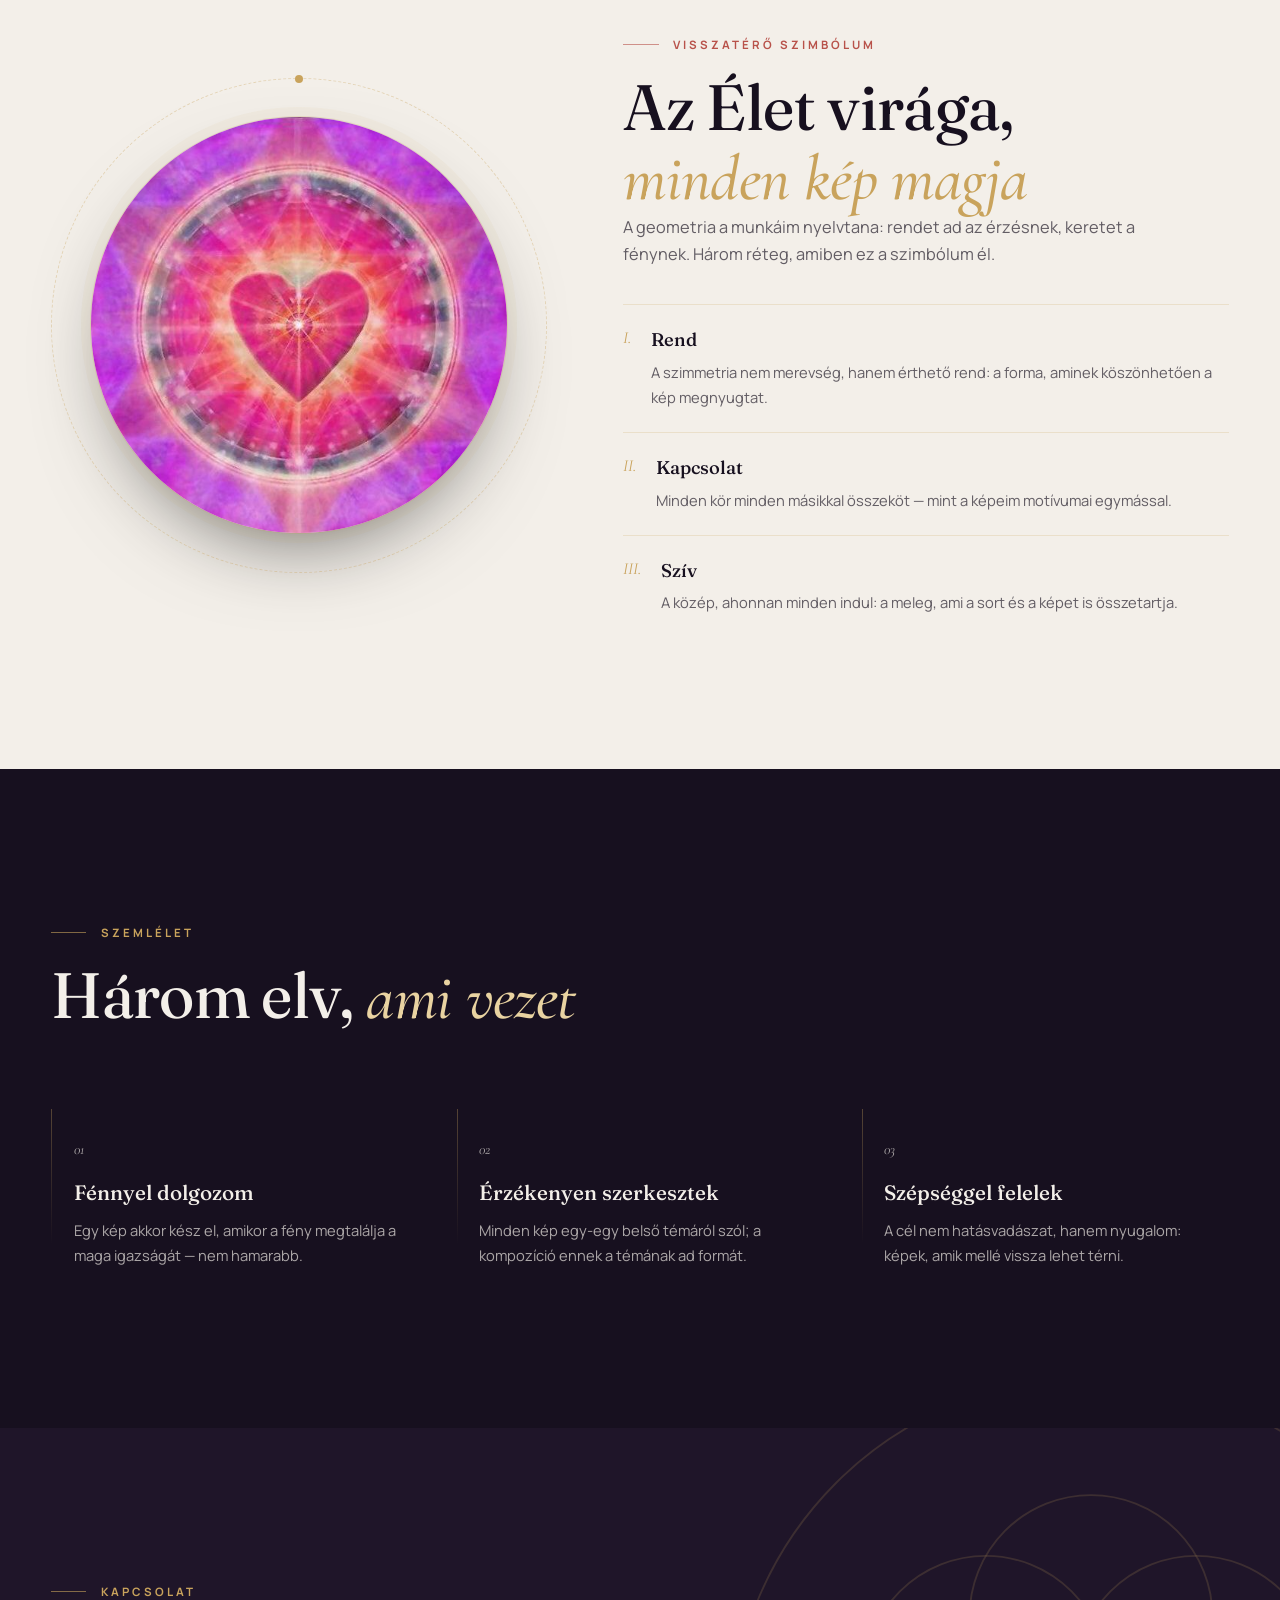
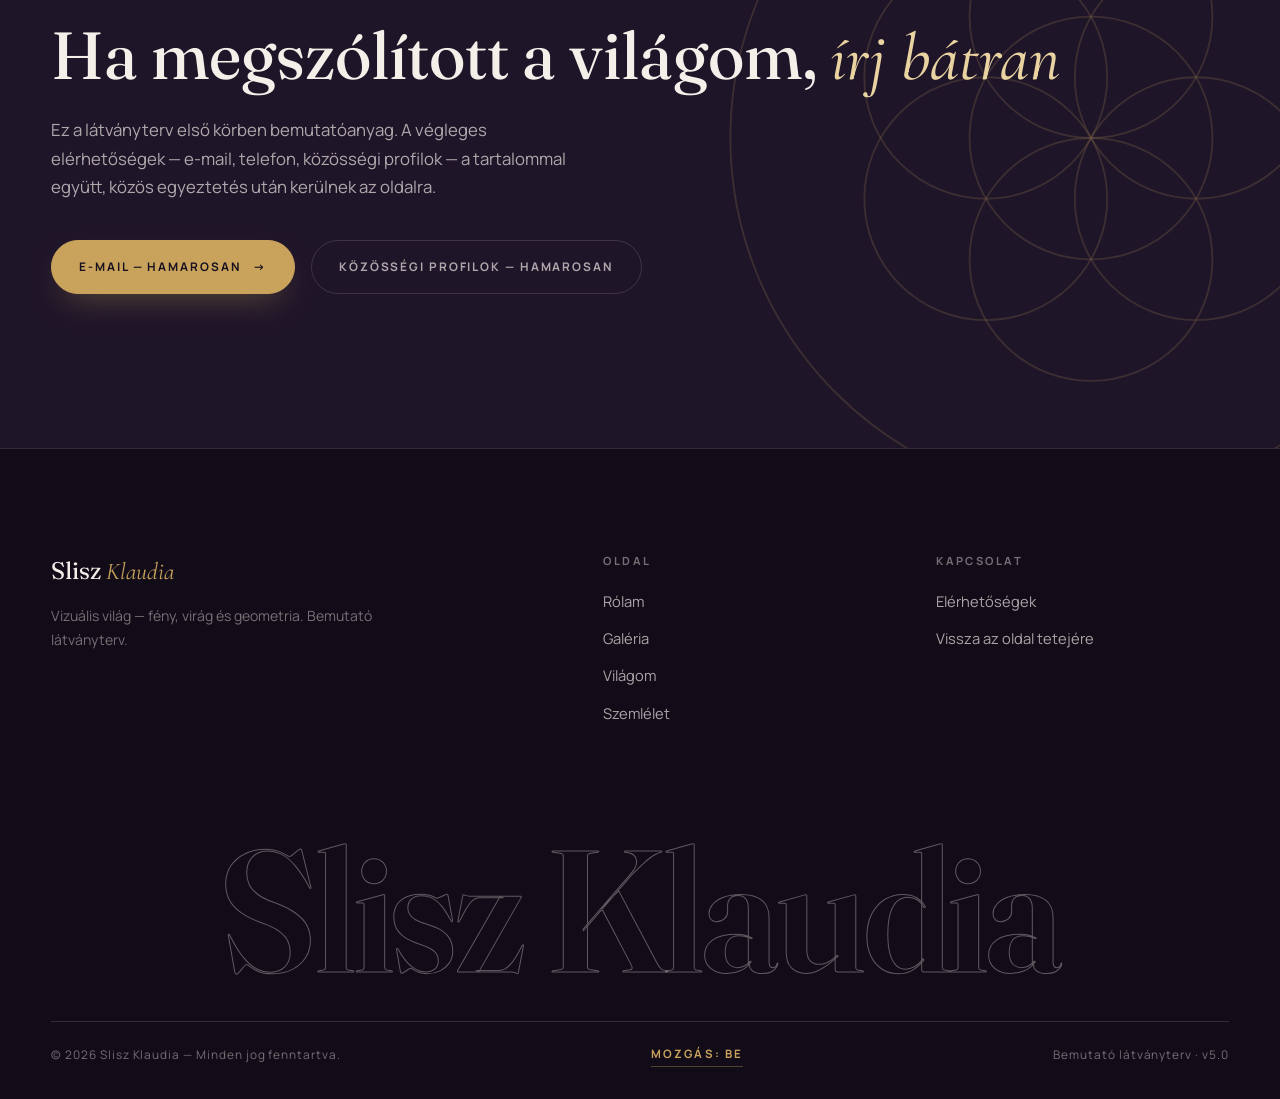
==== commit eba0365f: "v5.0: az öt eredeti kép visszatér — fotó + generatív hibrid, Rólam + Galéria szekciók, új navigáció " ====
--- a/index.html
+++ b/index.html
@@ -4,10 +4,10 @@
   <meta charset="UTF-8">
   <meta name="viewport" content="width=device-width, initial-scale=1.0">
   <title>Slisz Klaudia — Vizuális világ</title>
-  <meta name="description" content="Slisz Klaudia vizuális világa — fény, hajtás, szív, aritmia. Generatív látványterv vonalrajzzal.">
+  <meta name="description" content="Slisz Klaudia vizuális világa — fény, virág, geometria és szív. Bemutató látványterv a saját képei köré építve.">
   <meta name="theme-color" content="#17101f">
   <meta property="og:title" content="Slisz Klaudia — Vizuális világ">
-  <meta property="og:description" content="Fény, hajtás, szív, aritmia — egy saját, érzékeny képi univerzum, vonalrajzzal elmesélve.">
+  <meta property="og:description" content="Fény, virág, geometria és szív — egy saját, érzékeny képi univerzum a saját képei köré építve.">
   <meta property="og:type" content="website">
   <meta property="og:url" content="https://daekon-ship.github.io/slisz-klaudia/">
   <meta property="og:image" content="https://daekon-ship.github.io/slisz-klaudia/assets/img/og-image.png">
@@ -17,7 +17,8 @@
   <meta property="og:locale" content="hu_HU">
   <meta name="twitter:card" content="summary_large_image">
   <meta name="twitter:title" content="Slisz Klaudia — Vizuális világ">
-  <meta name="twitter:description" content="Fény, hajtás, szív, aritmia — egy saját, érzékeny képi univerzum, vonalrajzzal elmesélve.">
+  <meta name="twitter:description" content="Fény, virág, geometria és szív — egy saját, érzékeny képi univerzum a saját képei köré építve.">
+  <link rel="preload" as="image" href="assets/img/klaudia-hero.jpg">
   <meta name="twitter:image" content="https://daekon-ship.github.io/slisz-klaudia/assets/img/og-image.png">
   <link rel="icon" href="assets/img/favicon.svg" type="image/svg+xml">
   <link rel="apple-touch-icon" href="assets/img/favicon.svg">
@@ -41,9 +42,9 @@
       <a class="nav__brand" href="#top">Slisz <em>Klaudia</em></a>
       <nav aria-label="Fő navigáció">
         <ul class="nav__links">
-          <li><a class="nav__link" href="#osformak">Ősformák</a></li>
-          <li><a class="nav__link" href="#alkotasok">Alkotások</a></li>
-          <li><a class="nav__link" href="#szimbolum">Szimbólum</a></li>
+          <li><a class="nav__link" href="#rolam">Rólam</a></li>
+          <li><a class="nav__link" href="#galeria">Galéria</a></li>
+          <li><a class="nav__link" href="#vilag">Világom</a></li>
           <li><a class="nav__link" href="#szemlelet">Szemlélet</a></li>
         </ul>
       </nav>
@@ -55,9 +56,9 @@
   </header>
 
   <div class="nav__panel" id="mobilmenu" aria-hidden="true">
-    <a class="nav__panel-link" href="#osformak"><span>01</span>Ősformák</a>
-    <a class="nav__panel-link" href="#alkotasok"><span>02</span>Alkotások</a>
-    <a class="nav__panel-link" href="#szimbolum"><span>03</span>Szimbólum</a>
+    <a class="nav__panel-link" href="#rolam"><span>01</span>Rólam</a>
+    <a class="nav__panel-link" href="#galeria"><span>02</span>Galéria</a>
+    <a class="nav__panel-link" href="#vilag"><span>03</span>Világom</a>
     <a class="nav__panel-link" href="#szemlelet"><span>04</span>Szemlélet</a>
     <a class="nav__panel-link" href="#kapcsolat"><span>05</span>Kapcsolat</a>
     <p class="nav__panel-foot">Slisz Klaudia — vizuális világ</p>
@@ -68,6 +69,7 @@
     <!-- ============ HERO ============ -->
     <section class="hero" id="hero">
       <canvas class="hero__art" id="heroArt" aria-hidden="true"></canvas>
+      <img class="hero__photo" src="assets/img/klaudia-hero.jpg" alt="" width="736" height="736" decoding="async">
       <div class="hero__veil" aria-hidden="true"></div>
       <p class="hero__side">Fény · Hajtás · Szív · Aritmia</p>
       <div class="hero__inner">
@@ -78,10 +80,10 @@
           <span class="hero__rule" aria-hidden="true"></span>
           <span class="line line--3">vizuális&ensp;világa</span>
         </h1>
-        <p class="hero__sub">Nem fotókból, hanem vonalakból épül ez a világ: fény, hajtás, szív és spirál — mind az öt saját képem motívuma, újra rajzolva.</p>
+        <p class="hero__sub">Képeimből épül ez a világ: a fény lobbanása, a virág csöndje, a geometria rendje és a szív melege — egyetlen kompozícióban.</p>
         <div class="hero__meta">
           <p class="hero__tag">
-            <span>Generatív vonalrajz &amp; képzőművészeti kompozíció</span>
+            <span>Vizuális identitás &amp; képzőművészeti kompozíció</span>
             <b>Egyéni stúdió</b>
           </p>
           <a class="hero__scroll" href="#manifesto">
@@ -95,8 +97,8 @@
     <!-- ============ MARQUEE ============ -->
     <div class="marquee" aria-hidden="true">
       <div class="marquee__track">
-        <span class="marquee__item">Fény <i>✦</i> Hajtás <i>✦</i> <b>Szív</b> <i>✦</i> Aritmia <i>✦</i> Élet virága <i>✦</i> <b>Aranymérés</b> <i>✦</i></span>
-        <span class="marquee__item">Fény <i>✦</i> Hajtás <i>✦</i> <b>Szív</b> <i>✦</i> Aritmia <i>✦</i> Élet virága <i>✦</i> <b>Aranymérés</b> <i>✦</i></span>
+        <span class="marquee__item">Fény <i>✦</i> Virág <i>✦</i> <b>Geometria</b> <i>✦</i> Élet virága <i>✦</i> Szív <i>✦</i> <b>Harmónia</b> <i>✦</i></span>
+        <span class="marquee__item">Fény <i>✦</i> Virág <i>✦</i> <b>Geometria</b> <i>✦</i> Élet virága <i>✦</i> Szív <i>✦</i> <b>Harmónia</b> <i>✦</i></span>
       </div>
     </div>
 
@@ -108,9 +110,43 @@
           <p class="l"><span>Minden kép egy belső állapot <em>fordítása</em> —</span></p>
           <p class="l"><span>amit szóval nehéz lenne <span class="dim">pontosan</span> kimondani.</span></p>
           <p class="l"><span>A fény adja a hangnemeket,</span></p>
-          <p class="l"><span>a hajtás és a geometria <em>a ritmust</em>.</span></p>
+          <p class="l"><span>a virág és a geometria <em>a ritmust</em>.</span></p>
         </div>
         <p class="manifesto__sign rv">Slisz Klaudia — képi jegyzet</p>
+      </div>
+    </section>
+
+    <!-- ============ RÓLAM ============ -->
+    <section class="section section--ink2" id="rolam">
+      <div class="container">
+        <div class="about">
+          <div class="about__media">
+            <figure class="about__frame rv">
+              <img src="assets/img/klaudia-portre.jpg" alt="Klaudia portréja — izzó szívvel a tenyerein" loading="lazy" decoding="async" width="736" height="807">
+            </figure>
+            <div class="about__badge rv rv-d-3">
+              <svg viewBox="0 0 24 24" fill="none" aria-hidden="true">
+                <path d="M12 21s-7.5-4.6-9.5-9A5.6 5.6 0 0 1 12 6.4 5.6 5.6 0 0 1 21.5 12c-2 4.4-9.5 9-9.5 9Z" stroke="#c9a35c" stroke-width="1.4" stroke-linejoin="round"/>
+                <path d="M12 9.2v4.2m0 0 1.7-1.7M12 13.4l-1.7-1.7" stroke="#c9a35c" stroke-width="1.2" stroke-linecap="round"/>
+              </svg>
+              <p><b>Képek, amik beszélnek</b> Önkifejező vizuális munkák</p>
+            </div>
+          </div>
+          <div class="about__body">
+            <p class="eyebrow rv">Rólam</p>
+            <h2 class="h2 rv rv-d-1">Képeimmel a <span class="accent">fényt</span> keresem — és azt, ami összeköt.</h2>
+            <p class="rv rv-d-2">A munkáim nem esztétikai kísérletek, hanem hangulatok: mindig egy-egy belső téma köré épülnek — fény, virág, szív, geometria. Ezek a motívumok visszatérnek, ahogy az életünkben is visszatérnek a legfontosabb dolgok.</p>
+            <p class="rv rv-d-3">Ez az oldal Klaudia vizuális világának bemutató látványterve: a saját képei köré épített, egységes képi identitás, amely később honlappá, kiállítás- vagy közösségi arculattá bővíthető.</p>
+            <ul class="about__values">
+              <li class="rv rv-d-2"><b>Hangnem</b> meleg, fényáztatott, emberi</li>
+              <li class="rv rv-d-3"><b>Nyelv</b> virág, szív, geometria, fénysugár</li>
+              <li class="rv rv-d-4"><b>Cél</b> képek, amelyek megnyugtatnak és emelnek</li>
+            </ul>
+            <div class="about__actions rv rv-d-5">
+              <a class="btn" href="#galeria">Galéria megtekintése <span class="arr" aria-hidden="true">→</span></a>
+            </div>
+          </div>
+        </div>
       </div>
     </section>
 
@@ -153,47 +189,40 @@
       </div>
     </section>
 
-    <!-- ============ ALKOTÁSOK (generatív galéria) ============ -->
-    <section class="section section--ink" id="alkotasok">
+    <!-- ============ GALÉRIA ============ -->
+    <section class="section section--ink" id="galeria">
       <div class="container--wide">
         <div class="section__head">
-          <p class="eyebrow eyebrow--dim rv">Öt kép — öt vonalrajz</p>
-          <h2 class="h2 rv rv-d-1">Az alkotásaim, <span class="accent">újra rajzolva</span></h2>
-          <p class="lead rv rv-d-2">Az eredeti képeim motívumait vettem le vonalakra: minden sor egy mű. Vidd az egeret (vagy érintsd meg) — a nagy vászon a hozzá tartozó rajzzal él fel.</p>
-        </div>
-        <div class="works">
-          <div class="works__stage">
-            <canvas id="worksCanvas" aria-hidden="true"></canvas>
-            <span class="works__wm" id="worksWm" aria-hidden="true">01</span>
-            <p class="works__caption" id="worksCaption" aria-live="polite">Fényáztatott alak — virágok ölelésében</p>
-          </div>
-          <ol class="works__list" id="worksList">
-            <li class="works__item is-active" data-shape="halo" data-title="Fényáztatott alak — virágok ölelésében" data-note="01 · önarckép-fény">
-              <span class="works__no">01</span>
-              <span class="works__name">Fényáztatott alak</span>
-              <span class="works__tag">virágok ölelésében</span>
-            </li>
-            <li class="works__item" data-shape="sprout" data-title="Arany virág — a fény robogása" data-note="02 · aranytanulmány">
-              <span class="works__no">02</span>
-              <span class="works__name">Arany virág</span>
-              <span class="works__tag">a fény robogása</span>
-            </li>
-            <li class="works__item" data-shape="flower" data-title="Élet virága — a rend, ami összetart" data-note="03 · geometria">
-              <span class="works__no">03</span>
-              <span class="works__name">Élet virága</span>
-              <span class="works__tag">a rend, ami összetart</span>
-            </li>
-            <li class="works__item" data-shape="heart" data-title="Szív a virágban — a közép" data-note="04 · szívgeometria">
-              <span class="works__no">04</span>
-              <span class="works__name">Szív a virágban</span>
-              <span class="works__tag">a közép</span>
-            </li>
-            <li class="works__item" data-shape="spiral" data-title="A szív tartja — önarckép" data-note="05 · spirálportré">
-              <span class="works__no">05</span>
-              <span class="works__name">A szív tartja</span>
-              <span class="works__tag">önarckép</span>
-            </li>
-          </ol>
+          <p class="eyebrow eyebrow--dim rv">Öt kép — egy világ</p>
+          <h2 class="h2 rv rv-d-1">A saját képeim, <span class="accent">kompozícióban</span></h2>
+          <p class="lead rv rv-d-2">Mind az öt mű a világom egy-egy rétege: a fény lobbanása, a virág csöndje, a geometria rendje és a szív melege. Minden panehez más crop- és kompozíciós logika tartozik — ahogy egy nyomtatott albumnál is lenne.</p>
+        </div>
+        <div class="gallery__grid">
+          <figure class="g-item gi--a rv">
+            <span class="idx" aria-hidden="true">01</span>
+            <img src="assets/img/klaudia-hero.jpg" alt="Fénylő női alak virágokkal és izzó szívvel" loading="lazy" decoding="async" width="736" height="736">
+            <figcaption>Fényáztatott alak — virágok ölelésében</figcaption>
+          </figure>
+          <figure class="g-item gi--b rv rv-d-1">
+            <span class="idx" aria-hidden="true">02</span>
+            <img src="assets/img/arany-virag.jpg" alt="Arany csillogó virág napfényben" loading="lazy" decoding="async" width="736" height="1308">
+            <figcaption>Arany virág — a fény robogása</figcaption>
+          </figure>
+          <figure class="g-item gi--c rv rv-d-2">
+            <span class="idx" aria-hidden="true">03</span>
+            <img src="assets/img/elet-viraga.jpg" alt="Élet virága geometria irizáló háttéren" loading="lazy" decoding="async" width="680" height="1200">
+            <figcaption>Élet virága — a rend, ami összetart</figcaption>
+          </figure>
+          <figure class="g-item gi--d rv rv-d-3">
+            <span class="idx" aria-hidden="true">04</span>
+            <img src="assets/img/sziv-elet-viragaban.jpg" alt="Szív a geometria közepén, meleg mandala" loading="lazy" decoding="async" width="555" height="548">
+            <figcaption>Szív a virágban — a közép</figcaption>
+          </figure>
+          <figure class="g-item gi--e rv rv-d-4">
+            <span class="idx" aria-hidden="true">05</span>
+            <img src="assets/img/klaudia-portre.jpg" alt="Klaudia alakja izzó szívvel a tenger előtt" loading="lazy" decoding="async" width="736" height="807">
+            <figcaption>A szív tartja — önarckép</figcaption>
+          </figure>
         </div>
       </div>
     </section>
@@ -218,19 +247,8 @@
       <div class="container">
         <div class="symbol__grid">
           <div class="symbol__media rv">
-            <div class="symbol__disc" aria-hidden="true">
-              <svg viewBox="0 0 200 200" fill="none">
-                <g stroke="currentColor" stroke-width="0.6">
-                  <circle cx="100" cy="100" r="30"/>
-                  <circle cx="100" cy="70" r="30"/>
-                  <circle cx="126" cy="85" r="30"/>
-                  <circle cx="126" cy="115" r="30"/>
-                  <circle cx="100" cy="130" r="30"/>
-                  <circle cx="74" cy="115" r="30"/>
-                  <circle cx="74" cy="85" r="30"/>
-                  <circle cx="100" cy="100" r="97"/>
-                </g>
-              </svg>
+            <div class="symbol__photo">
+              <img src="assets/img/sziv-elet-viragaban.jpg" alt="Szív az Élet virága geometria közepén" loading="lazy" decoding="async" width="555" height="548">
             </div>
             <div class="symbol__orbit" aria-hidden="true"></div>
             <span class="symbol__core" aria-hidden="true">✦</span>
@@ -315,7 +333,7 @@
         <h2 class="cta__title rv rv-d-1">Ha megszólított a világom, <span class="accent">írj bátran</span></h2>
         <p class="cta__lead rv rv-d-2">Ez a látványterv első körben bemutatóanyag. A végleges elérhetőségek — e-mail, telefon, közösségi profilok — a tartalommal együtt, közös egyeztetés után kerülnek az oldalra.</p>
         <div class="cta__actions rv rv-d-3">
-          <a class="btn btn--solid" href="#kapcsolat">Írj nekem <span class="arr" aria-hidden="true">→</span></a>
+          <a class="btn btn--solid" href="#kapcsolat">E-mail — hamarosan <span class="arr" aria-hidden="true">→</span></a>
           <a class="btn btn--ghost" href="#kapcsolat">Közösségi profilok — hamarosan</a>
         </div>
       </div>
@@ -328,14 +346,14 @@
       <div class="footer__grid">
         <div>
           <p class="footer__brand">Slisz <em>Klaudia</em></p>
-          <p class="footer__tag">Vizuális világ — fény, hajtás, szív és spirál. Bemutató látványterv.</p>
+          <p class="footer__tag">Vizuális világ — fény, virág és geometria. Bemutató látványterv.</p>
         </div>
         <div class="footer__col">
           <h4>Oldal</h4>
           <ul>
-            <li><a href="#osformak">Ősformák</a></li>
-            <li><a href="#alkotasok">Alkotások</a></li>
-            <li><a href="#szimbolum">Szimbólum</a></li>
+            <li><a href="#rolam">Rólam</a></li>
+            <li><a href="#galeria">Galéria</a></li>
+            <li><a href="#vilag">Világom</a></li>
             <li><a href="#szemlelet">Szemlélet</a></li>
           </ul>
         </div>
@@ -351,7 +369,7 @@
       <div class="footer__bottom">
         <span>© 2026 Slisz Klaudia — Minden jog fenntartva.</span>
         <button class="motion-toggle" type="button" data-motion-toggle aria-pressed="true">Mozgás: be</button>
-        <span>Bemutató látványterv · v4.0</span>
+        <span>Bemutató látványterv · v5.0</span>
       </div>
     </div>
   </footer>
--- a/css/style.css
+++ b/css/style.css
@@ -200,12 +200,22 @@
   overflow:clip;
 }
 .hero__art{ position:absolute; inset:0; width:100%; height:100%; }
+.hero__photo{
+  position:absolute; top:0; right:0; height:100%; width:auto; max-width:none;
+  object-fit:cover; object-position:center 18%;
+  opacity:0; transform:scale(1.06);
+  transition:opacity 1.6s ease .35s, transform 2.2s var(--ease) .35s;
+}
+.hero.is-in .hero__photo{ opacity:.34; transform:scale(1); }
+html.no-js .hero__photo{ opacity:.34; transform:none; }
+html.motion-off .hero__photo{ transition:opacity .5s ease; }
 .hero__veil{
   position:absolute; inset:0; pointer-events:none;
   background:
     radial-gradient(115% 85% at 72% 6%, rgba(201,163,92,.13), transparent 58%),
-    radial-gradient(90% 120% at 8% 88%, rgba(18,12,25,.72), transparent 60%),
-    linear-gradient(180deg, rgba(23,16,31,.30) 0%, rgba(23,16,31,.10) 32%, rgba(23,16,31,.86) 86%, var(--ink-3) 100%);
+    radial-gradient(60% 90% at 78% 42%, rgba(23,16,31,.20), transparent 62%),
+    linear-gradient(100deg, rgba(23,16,31,.86) 0%, rgba(23,16,31,.52) 42%, rgba(23,16,31,.18) 72%, rgba(23,16,31,.55) 100%),
+    linear-gradient(180deg, rgba(23,16,31,.30) 0%, rgba(23,16,31,.10) 32%, rgba(23,16,31,.82) 86%, var(--ink-3) 100%);
 }
 .hero__side{
   position:absolute; left:clamp(.9rem,2.5vw,2rem); bottom:clamp(6rem,14vh,9rem);
@@ -316,6 +326,7 @@
 /* ---------- 7. SZEKCIÓ-ALAPOK ---------- */
 .section{ position:relative; padding:clamp(5.5rem, 12vw, 10.5rem) 0; }
 .section--ink{ background:var(--ink); color:var(--paper); }
+.section--ink2{ background:var(--ink-2); color:var(--paper); overflow:clip; }
 .section--paper{ background:var(--paper); color:var(--ink); }
 
 .eyebrow{
@@ -393,72 +404,114 @@
 .motif__art canvas{ width:100%; height:100%; }
 .motif:hover .motif__art{ transform:translateY(-4px); }
 .motif h3{ font-family:var(--font-display); font-weight:500; font-size:1.45rem; }
-.motif p{ margin-top:.5rem; font-size:.93rem; color:var(--t-ink); }
-
-/* ---------- 10. ALKOTÁSOK ---------- */
-.works{
-  display:grid; grid-template-columns:1.15fr .85fr; gap:clamp(2rem,4vw,4rem);
-  align-items:start;
-}
-.works__stage{
-  position:sticky; top:calc(var(--nav-h) + 1.6rem);
-  scroll-margin-top:calc(var(--nav-h) + 1rem);
-  aspect-ratio:4/4.6;
-  border:1px solid rgba(201,163,92,.32); border-radius:3px;
-  box-shadow:
-    0 0 0 1px rgba(23,16,31,.9),
-    0 0 0 7px rgba(201,163,92,.09),
-    0 40px 90px -50px rgba(0,0,0,.85);
-  background:
-    radial-gradient(80% 60% at 50% 30%, rgba(201,163,92,.07), transparent 60%),
-    var(--ink-2);
-  overflow:hidden;
-}
-.works__stage canvas{ width:100%; height:100%; }
-.works__caption{
-  position:absolute; left:0; right:0; bottom:0;
-  padding:2.2rem 1.4rem 1.2rem;
-  background:linear-gradient(180deg, transparent, rgba(18,12,25,.82));
-  font-size:.72rem; letter-spacing:.18em; text-transform:uppercase;
-  color:var(--t-paper); display:flex; justify-content:space-between; gap:1rem;
-  flex-wrap:wrap;
-}
-.works__caption b{ color:var(--gold-2); font-weight:600; }
-.works__wm{
-  position:absolute; top:1.2rem; right:1.4rem;
-  font-family:var(--font-serif); font-style:italic; font-size:1.2rem;
-  color:var(--gold);
-}
-.works__caption::before{ content:"✦"; color:var(--gold); margin-right:.7rem; }
-
-.works__list{ counter-reset:work; }
-.works__item{
-  display:grid; grid-template-columns:auto 1fr auto; align-items:baseline; gap:1.1rem;
-  padding:1.35rem .4rem;
-  border-bottom:1px solid var(--line-dark);
-  cursor:pointer;
-  transition:background .35s ease, padding-left .45s var(--ease);
-}
-.works__item:first-child{ border-top:1px solid var(--line-dark); }
-.works__no{
-  font-size:.7rem; letter-spacing:.2em; color:var(--t-paper-2);
-  font-variant-numeric:tabular-nums;
-}
-.works__name{
-  font-family:var(--font-display); font-weight:420;
-  font-size:clamp(1.35rem, 2.2vw, 1.9rem); line-height:1.15;
-  color:var(--t-paper);
-  transition:color .35s ease;
-}
-.works__tag{
-  font-family:var(--font-serif); font-style:italic; font-size:.95rem;
-  color:var(--t-paper-2); text-align:right;
-}
-.works__item:hover{ background:rgba(201,163,92,.045); }
-.works__item:active{ background:rgba(201,163,92,.14); }
-.works__item.is-active{ padding-left:1.1rem; background:rgba(201,163,92,.06); box-shadow:inset 2px 0 0 var(--gold); }
-.works__item.is-active .works__name{ color:var(--gold-2); }
-.works__item.is-active .works__no{ color:var(--gold); }
+.motif p{ margin-top:.5rem; font-size:.93rem; color:var(--t-ink); }/* ---------- 10. RÓLAM ---------- */
+.about{
+  display:grid; grid-template-columns:.9fr 1.1fr; gap:clamp(2.5rem,6vw,6rem);
+  align-items:center;
+}
+.about__media{ position:relative; }
+.about__frame{
+  position:relative; overflow:hidden; border-radius:4px;
+  aspect-ratio:7/8;
+  box-shadow:0 30px 80px -40px rgba(0,0,0,.8);
+}
+/* arany glow a portré mögött */
+.about__media::before{
+  content:""; position:absolute; inset:-8% -6% auto -6%; height:70%;
+  background:radial-gradient(60% 55% at 50% 40%, rgba(201,163,92,.20) 0%, transparent 70%);
+  filter:blur(10px);
+  pointer-events:none;
+}
+.about__frame img{
+  width:100%; height:100%; object-fit:cover; object-position:center 22%;
+  transform:scale(1.05);
+  transition:transform 1.4s var(--ease);
+}
+.about__frame:hover img{ transform:scale(1); }
+.about__frame::after{
+  content:""; position:absolute; inset:0; pointer-events:none;
+  box-shadow:inset 0 0 0 1px var(--line);
+  background:linear-gradient(200deg, transparent 55%, rgba(23,16,31,.42) 100%);
+}
+.about__badge{
+  position:absolute; right:clamp(-1.5rem,-2vw,-.75rem); bottom:2.2rem;
+  background:var(--ink-2); border:1px solid var(--line);
+  border-radius:999px; padding:1.05rem 1.6rem;
+  display:flex; align-items:center; gap:.85rem;
+  box-shadow:0 18px 44px rgba(0,0,0,.4);
+}
+.about__badge svg{ width:22px; height:22px; flex:none; }
+.about__badge p{ font-size:.74rem; letter-spacing:.16em; text-transform:uppercase; color:var(--t-paper-2); }
+.about__badge p b{ display:block; color:var(--paper); font-weight:600; letter-spacing:.06em; font-size:.86rem; }
+.about__body .h2{ margin-top:1.1rem; }
+.about__body p{ color:var(--t-paper); max-width:50ch; }
+.about__body p + p{ margin-top:1.1rem; }
+.about__values{ list-style:none; margin-top:2.2rem; display:grid; gap:.9rem; }
+.about__values li{
+  display:flex; gap:1rem; align-items:baseline;
+  padding-block:.9rem; border-top:1px solid var(--line-dark);
+  color:var(--paper);
+}
+.about__values li:last-child{ border-bottom:1px solid var(--line-dark); }
+.about__values b{ font-family:var(--font-serif); font-style:italic; font-weight:500; color:var(--gold-2); min-width:5.5em; }
+.about__actions{ margin-top:2.4rem; display:flex; gap:1rem; flex-wrap:wrap; }
+
+/* ---------- 10b. GALÉRIA ---------- */
+.gallery__grid{
+  display:grid; grid-template-columns:repeat(12,1fr);
+  grid-auto-rows:64px;
+  gap:clamp(.8rem,1.6vw,1.4rem);
+}
+.g-item{ position:relative; overflow:hidden; border-radius:4px; }
+.g-item img{
+  position:absolute; inset:0; width:100%; height:100%; object-fit:cover;
+  transition:transform 1.2s var(--ease);
+}
+.g-item:hover img{ transform:scale(1.05); }
+/* arany tinta-emelés hoverre */
+.g-item::before{
+  content:""; position:absolute; inset:0; z-index:1; pointer-events:none;
+  background:linear-gradient(160deg, rgba(201,163,92,.14) 0%, transparent 45%);
+  opacity:0; transition:opacity .6s var(--ease);
+}
+.g-item:hover::before{ opacity:1; }
+.g-item figcaption{
+  position:absolute; left:0; right:0; bottom:0; z-index:2;
+  padding:2.4rem 1.3rem 1.1rem;
+  background:linear-gradient(transparent, rgba(18,12,25,.88));
+  font-size:.74rem; letter-spacing:.2em; text-transform:uppercase; color:var(--t-paper);
+  opacity:0; transform:translateY(8px);
+  transition:opacity .5s var(--ease), transform .5s var(--ease);
+}
+@media(hover:none){
+  .g-item figcaption{ opacity:1; transform:none; }  /* érintőképernyőn mindig látszik */
+}
+.g-item:hover figcaption{ opacity:1; transform:none; }
+.g-item::after{
+  content:""; position:absolute; inset:0; pointer-events:none;
+  box-shadow:inset 0 0 0 1px rgba(243,239,233,.10);
+}
+/* Aszimmetrikus elrendezés — 12 oszlopos, képjelleg-szerinti kivágások */
+.gi--a{ grid-column:1/6; grid-row:1/span 7; }        /* fényáztatott alak — négyzetes */
+.gi--b{ grid-column:6/13; grid-row:1/span 4; }       /* arany virág — széles sáv */
+.gi--c{ grid-column:6/10; grid-row:5/span 6; }       /* Élet virága — álló */
+.gi--d{ grid-column:10/13; grid-row:5/span 6; }      /* szív-mandala */
+.gi--e{ grid-column:1/6; grid-row:8/span 4; }        /* portré — panoráma-keretben */
+.gi--a img{ object-position:center 24%; }            /* fej + szív a keretben */
+.gi--c img{ object-position:center 42%; }            /* virág-kör középen */
+.gi--d img{ object-position:center; }                /* mandala szimmetrikus */
+.gi--e img{ object-position:center 30%; }            /* alak + izzó szív látszódjon */
+/* számjel a képen */
+.g-item .idx{
+  position:absolute; top:1rem; left:1.1rem; z-index:2;
+  font-family:var(--font-serif); font-style:italic;
+  color:rgba(243,239,233,.85); font-size:.95rem; letter-spacing:.08em;
+  opacity:0; transition:opacity .5s;
+}
+.g-item:hover .idx{ opacity:1; }
+@media(hover:none){
+  .g-item .idx{ opacity:1; }
+}
 
 /* ---------- 11. WOW FULL-BLEED ---------- */
 .wow{
@@ -497,9 +550,15 @@
   align-items:center;
 }
 .symbol__media{ position:relative; aspect-ratio:1; display:grid; place-items:center; }
-.symbol__disc{ position:absolute; inset:6%; color:var(--ink); opacity:.85; }
-.symbol__disc svg{ width:100%; height:100%; animation:spin 70s linear infinite; }
-.symbol__disc svg g{ transform-origin:100px 100px; }
+.symbol__photo{
+  position:absolute; inset:8%;
+  border-radius:50%; overflow:hidden;
+  box-shadow:
+    0 0 0 1px var(--line),
+    0 0 0 10px rgba(201,163,92,.06),
+    0 34px 90px -40px rgba(0,0,0,.75);
+}
+.symbol__photo img{ width:100%; height:100%; object-fit:cover; }
 .symbol__orbit{
   position:absolute; inset:0; border:1px dashed var(--gold-dim); border-radius:50%;
   animation:spin 46s linear infinite reverse;
@@ -652,8 +711,14 @@
 @media (max-width:1060px){
   .motifs{ grid-template-columns:repeat(2,1fr); }
   .motif:nth-child(2), .motif:nth-child(4){ transform:none; }
-  .works{ grid-template-columns:1fr; }
-  .works__stage{ position:relative; top:auto; aspect-ratio:4/3.4; }
+  .about{ grid-template-columns:1fr; gap:3rem; }
+  .about__media{ max-width:560px; }
+  .gallery__grid{ grid-auto-rows:52px; }
+  .gi--a{ grid-column:1/8; grid-row:auto/span 8; }
+  .gi--b{ grid-column:8/13; grid-row:auto/span 8; }
+  .gi--c{ grid-column:1/6; grid-row:auto/span 8; }
+  .gi--d{ grid-column:6/13; grid-row:auto/span 6; }
+  .gi--e{ grid-column:1/13; grid-row:auto/span 7; }
   .symbol__grid{ grid-template-columns:1fr; }
   .symbol__media{ max-width:420px; margin-inline:auto; }
   .section__head--split{ grid-template-columns:1fr; gap:1.4rem; align-items:start; }
@@ -675,6 +740,7 @@
       linear-gradient(180deg, rgba(23,16,31,.52) 0%, rgba(23,16,31,.24) 34%, rgba(23,16,31,.93) 86%, var(--ink-3) 100%);
   }
   .hero__eyebrow{ margin-bottom:1.1rem; }
+  .hero__photo{ object-position:center 6%; }
   .hero__title{ font-size:clamp(3.1rem, 16vw, 5.6rem); }
   .hero__title .line--2{ margin-left:1.5rem; }
   .hero__rule{ margin:1.1rem 0 .7rem; }
@@ -693,11 +759,14 @@
   .motifs{ grid-template-columns:1fr 1fr; gap:1.1rem; }
   .motif p{ font-size:.84rem; }
 
-  .works__stage{ aspect-ratio:1/1; }
-  .works__caption{ font-size:.64rem; letter-spacing:.13em; padding:1.8rem 1rem .9rem; }
-  .works__wm{ font-size:1rem; right:1rem; top:.9rem; }
-  .works__item{ grid-template-columns:auto 1fr; padding:1.2rem .2rem; }
-  .works__tag{ display:none; }
+  /* ---- Rólam ---- */
+  .about__badge{ right:.9rem; bottom:1rem; padding:.85rem 1.15rem; }
+
+  /* ---- Galéria: saját mobil-kompozíció ---- */
+  .gallery__grid{ display:flex; flex-direction:column; gap:1rem; }
+  .g-item{ aspect-ratio:4/3; }
+  .gi--a, .gi--c{ aspect-ratio:3/4; }
+  .gi--b, .gi--d, .gi--e{ aspect-ratio:4/3; }
 
   .values{ grid-template-columns:1fr; }
   .values__item{ padding-left:1.1rem; }
@@ -713,6 +782,7 @@
 @media (max-width:430px){
   .motifs{ grid-template-columns:1fr; }
   .motif__art{ aspect-ratio:1/.78; }
+  .about__badge{ position:static; margin-top:1rem; display:inline-flex; }
 }
 
 /* ---------- 18. MOZGÁS-KEZELÉS ---------- */
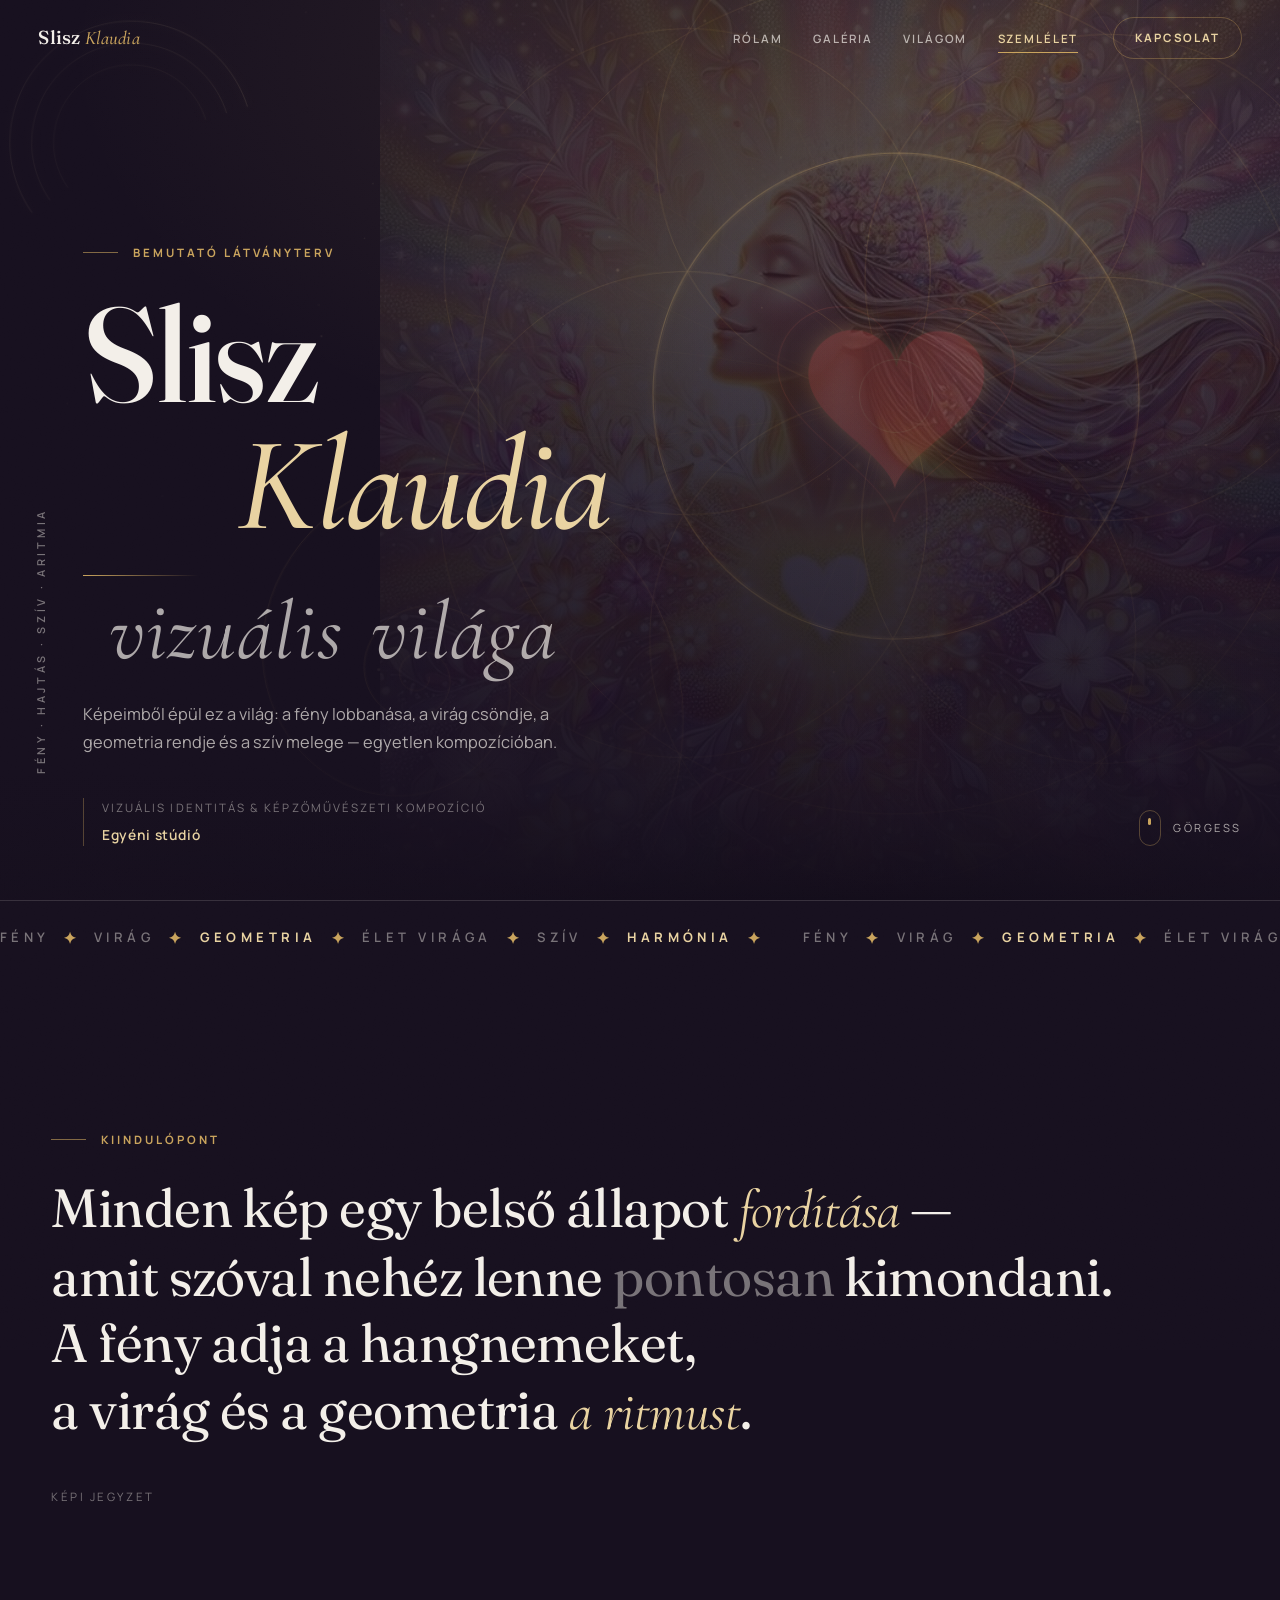
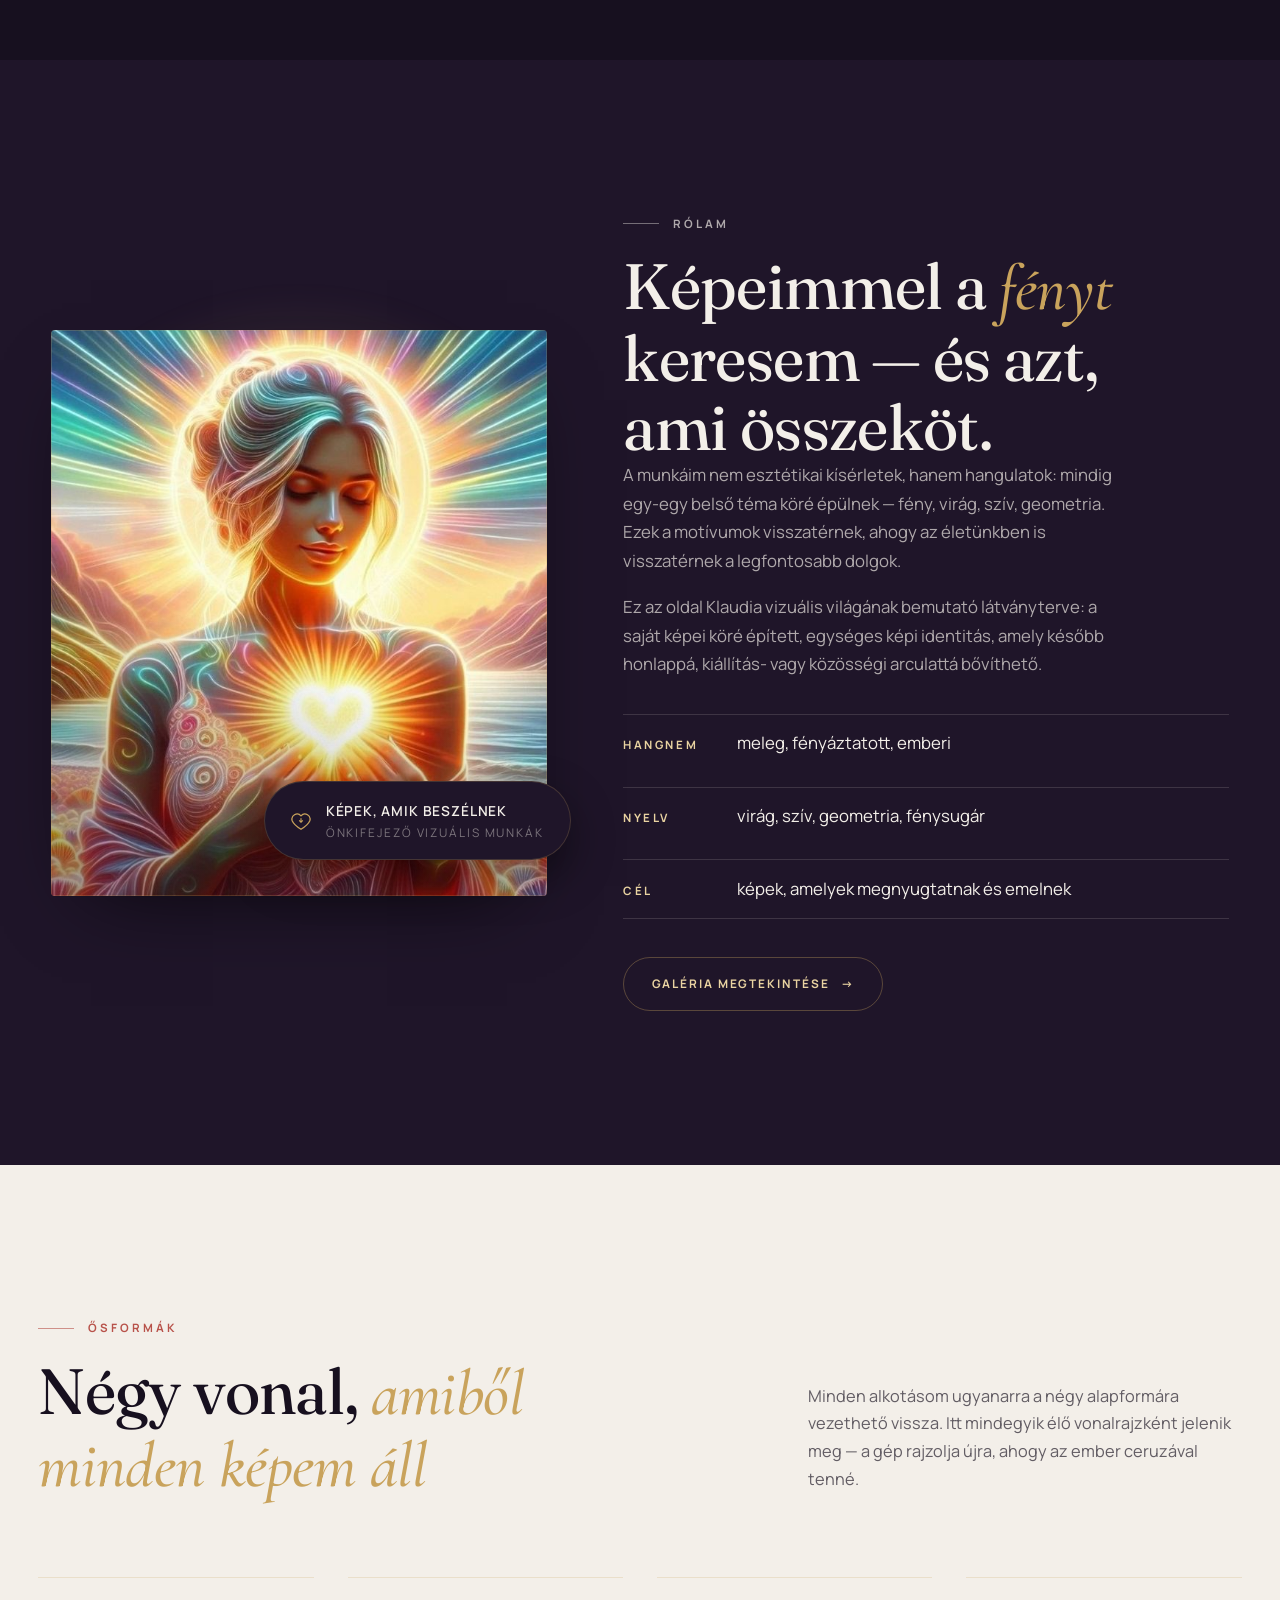
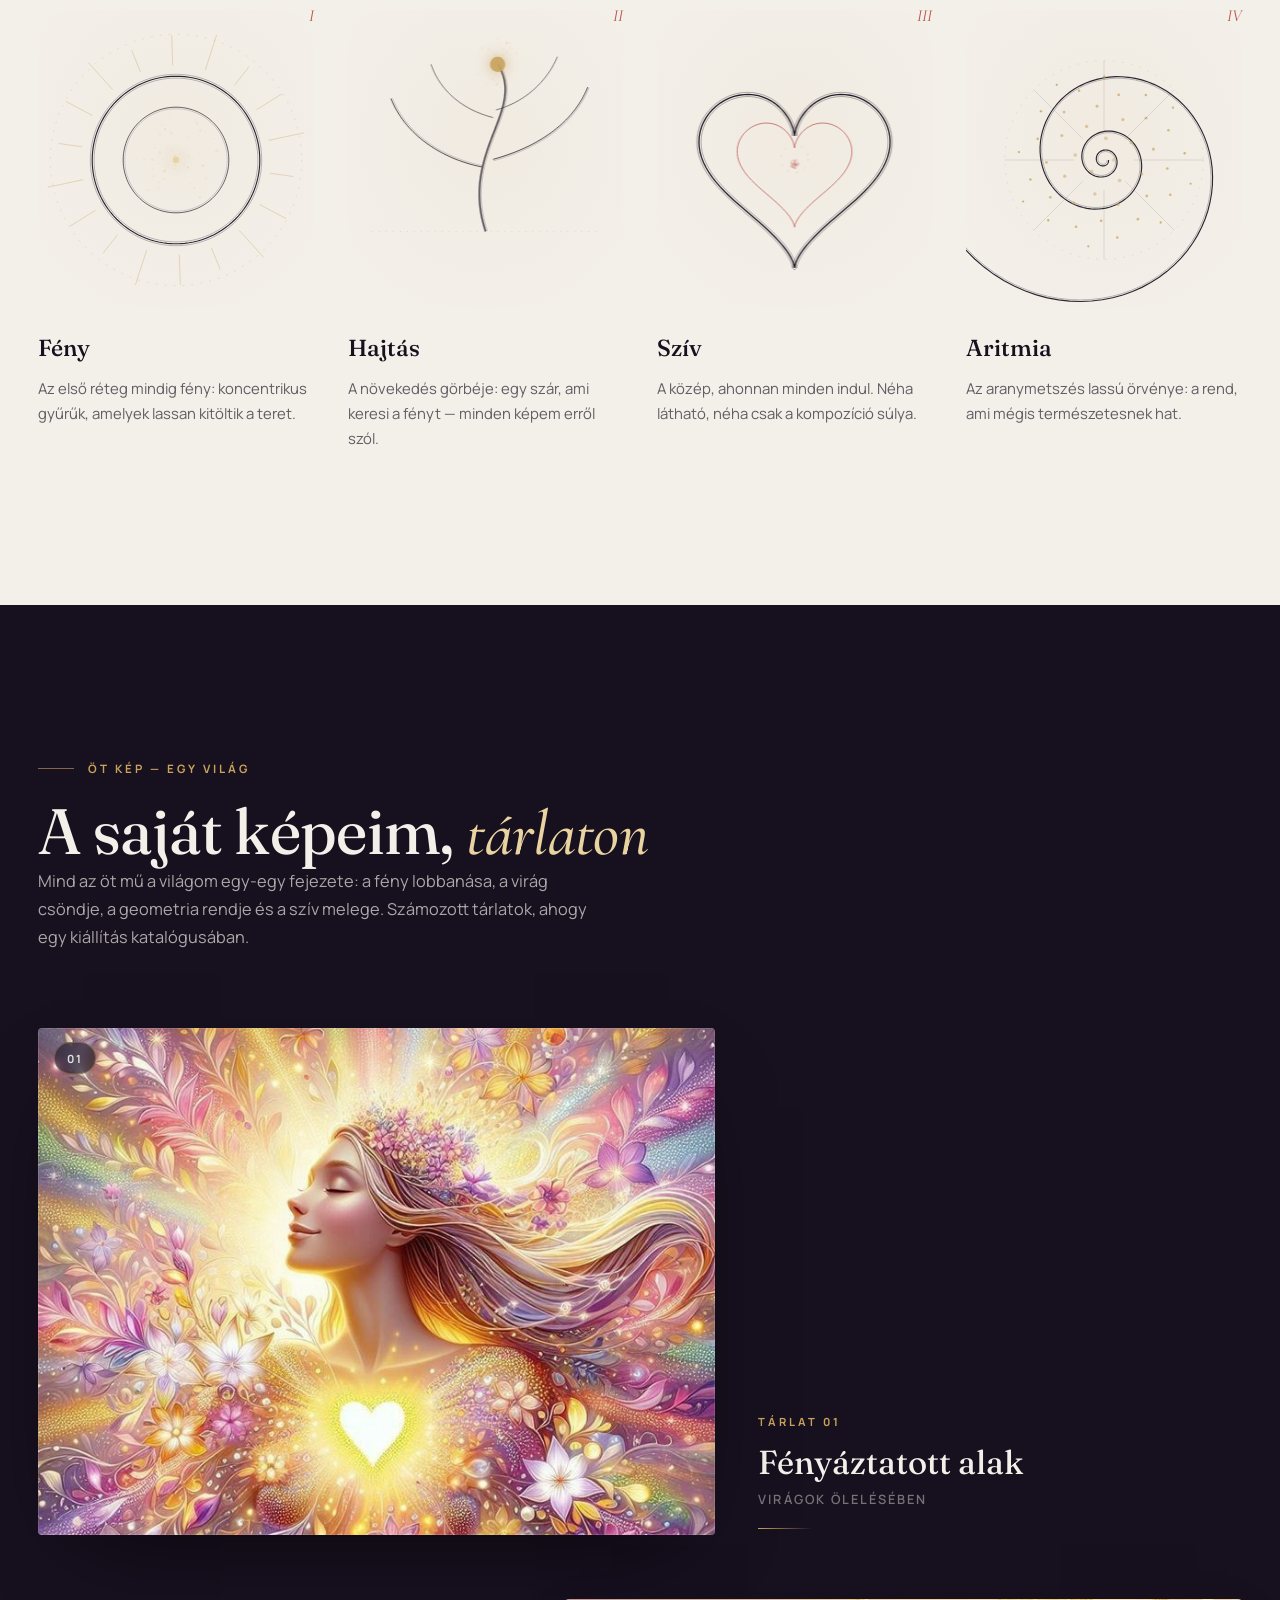
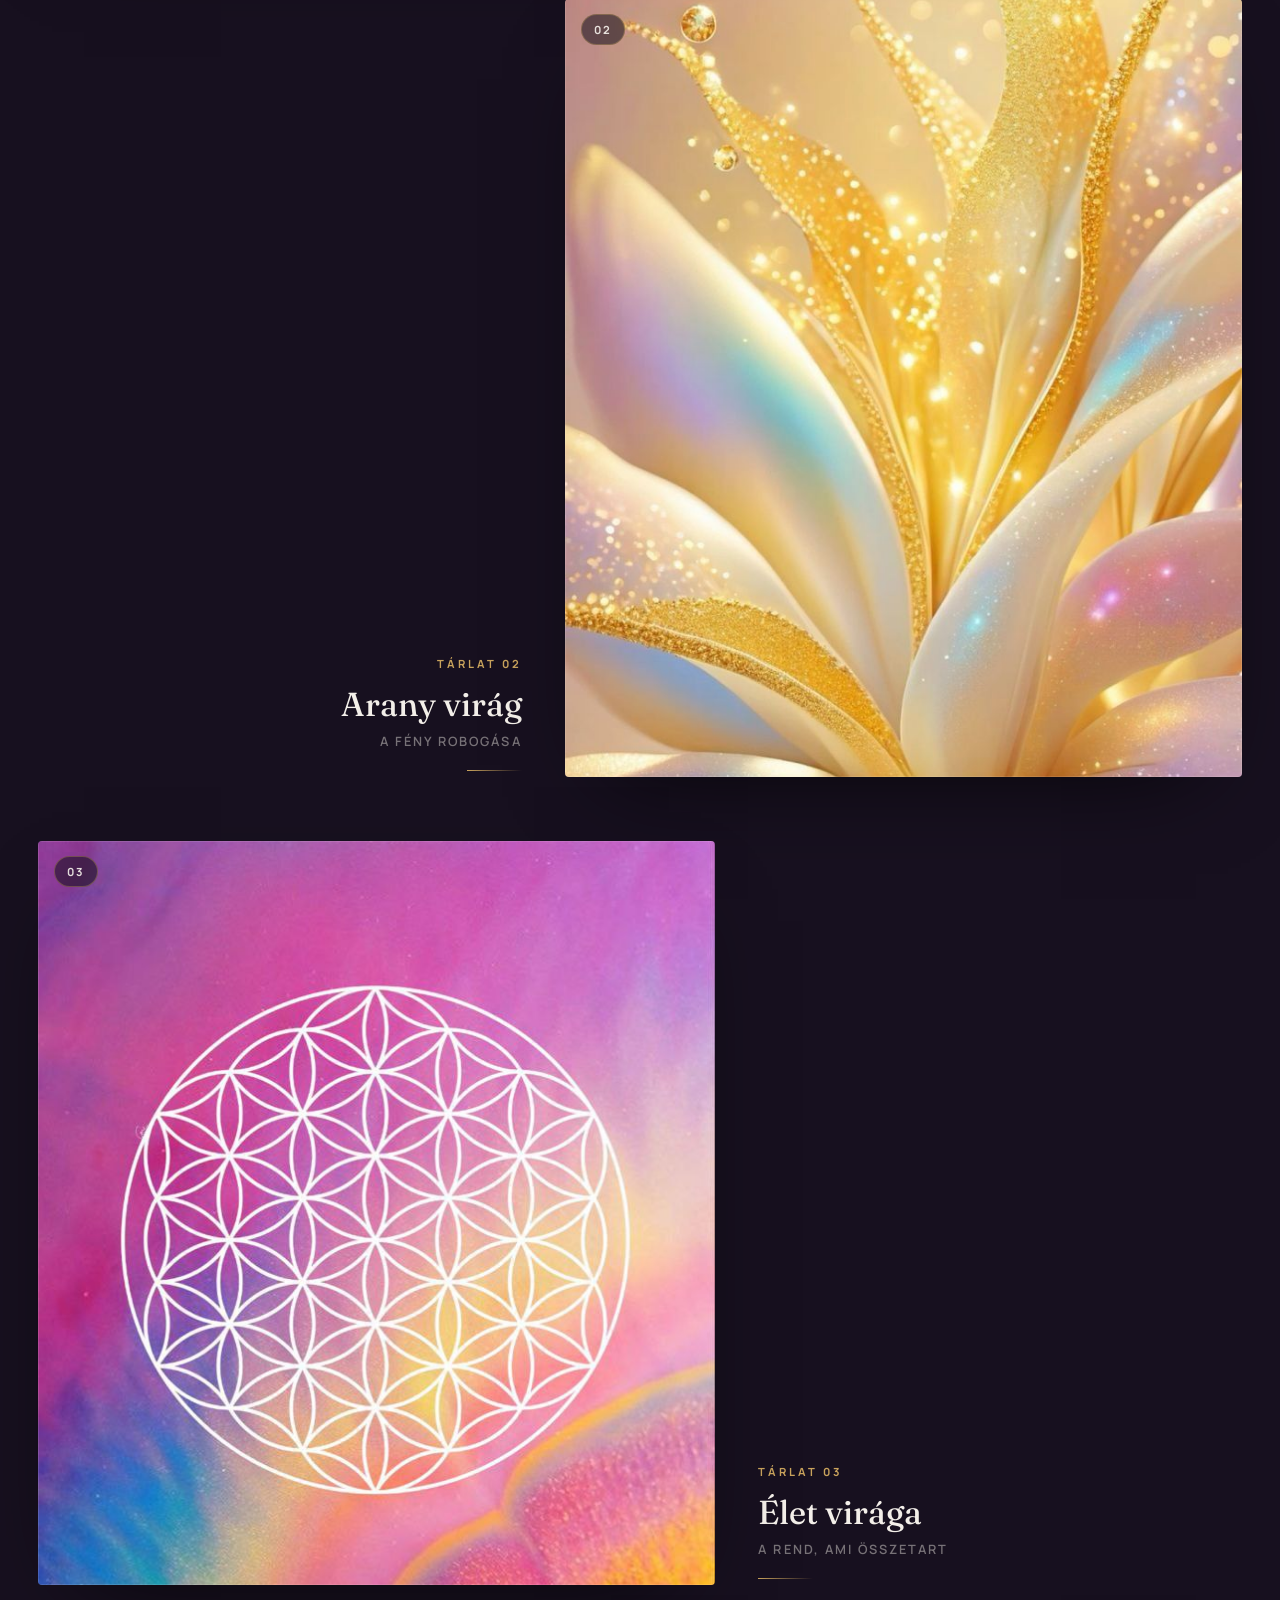
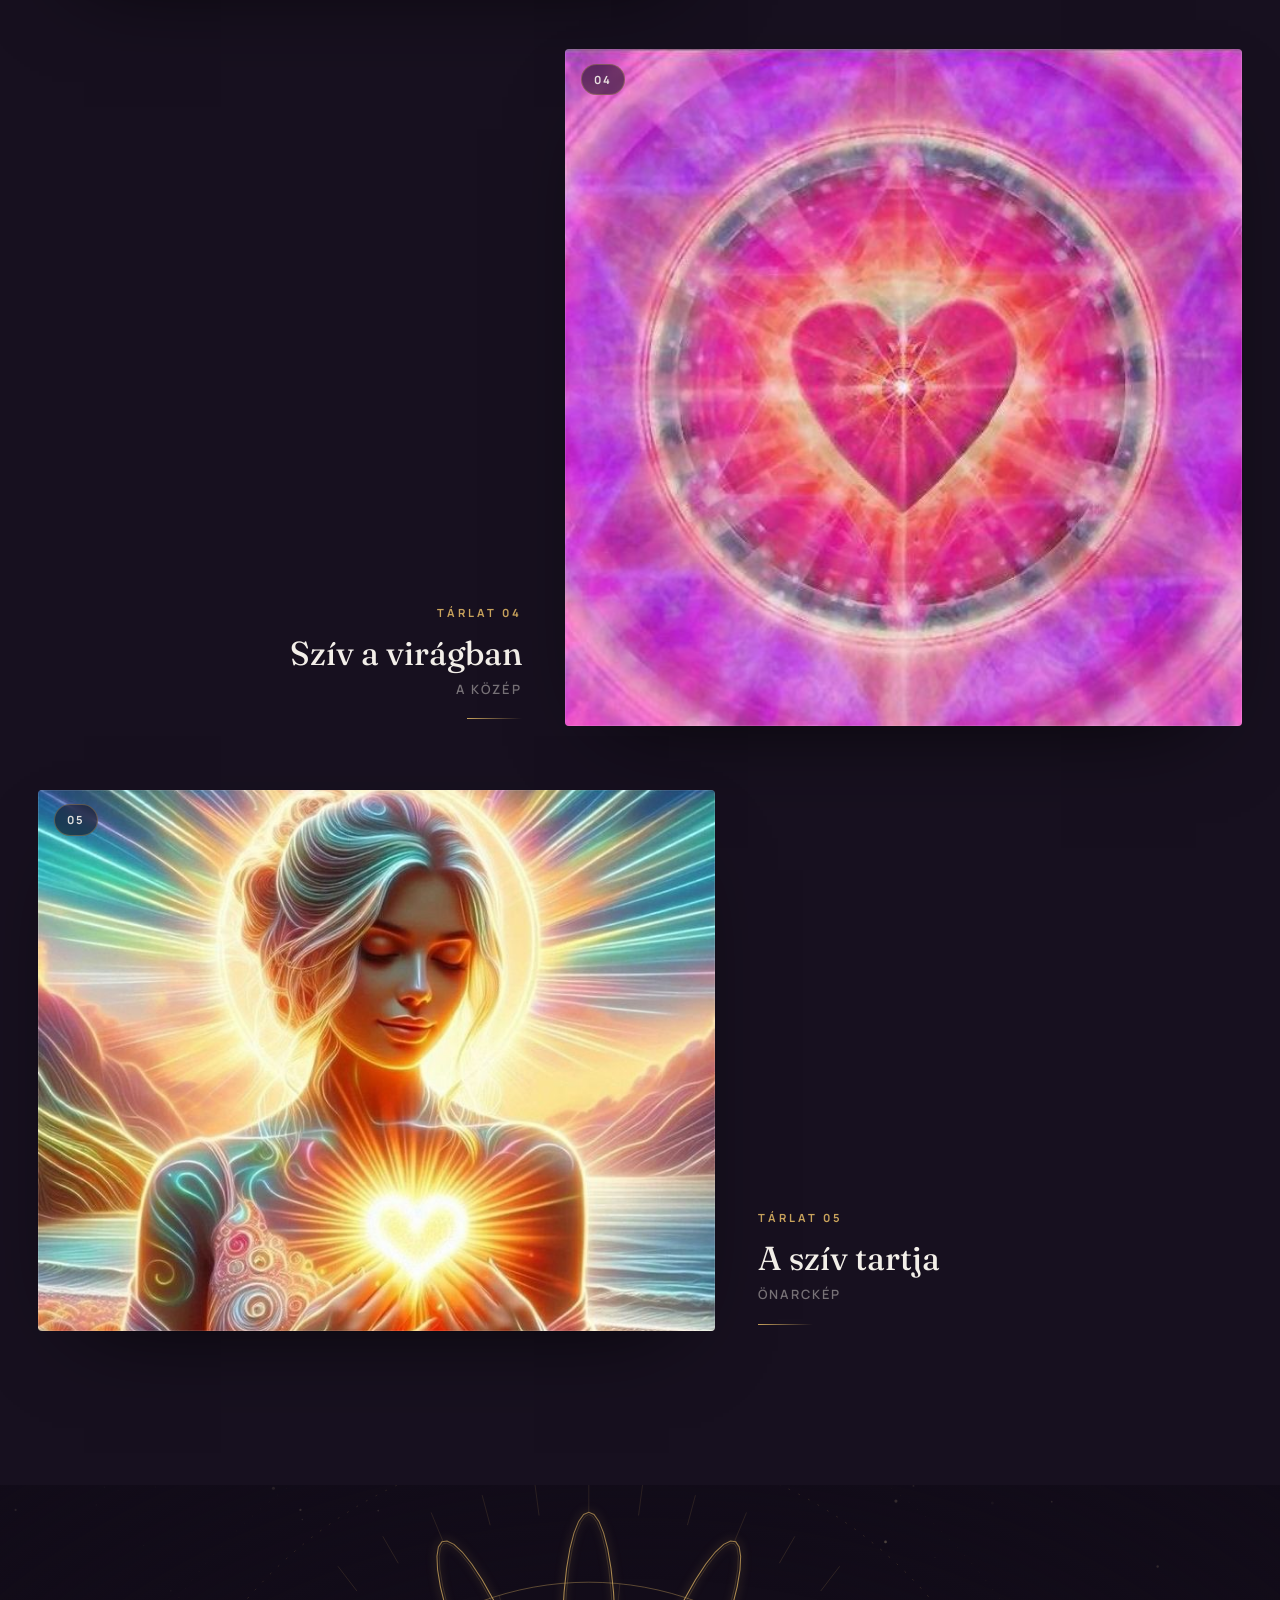
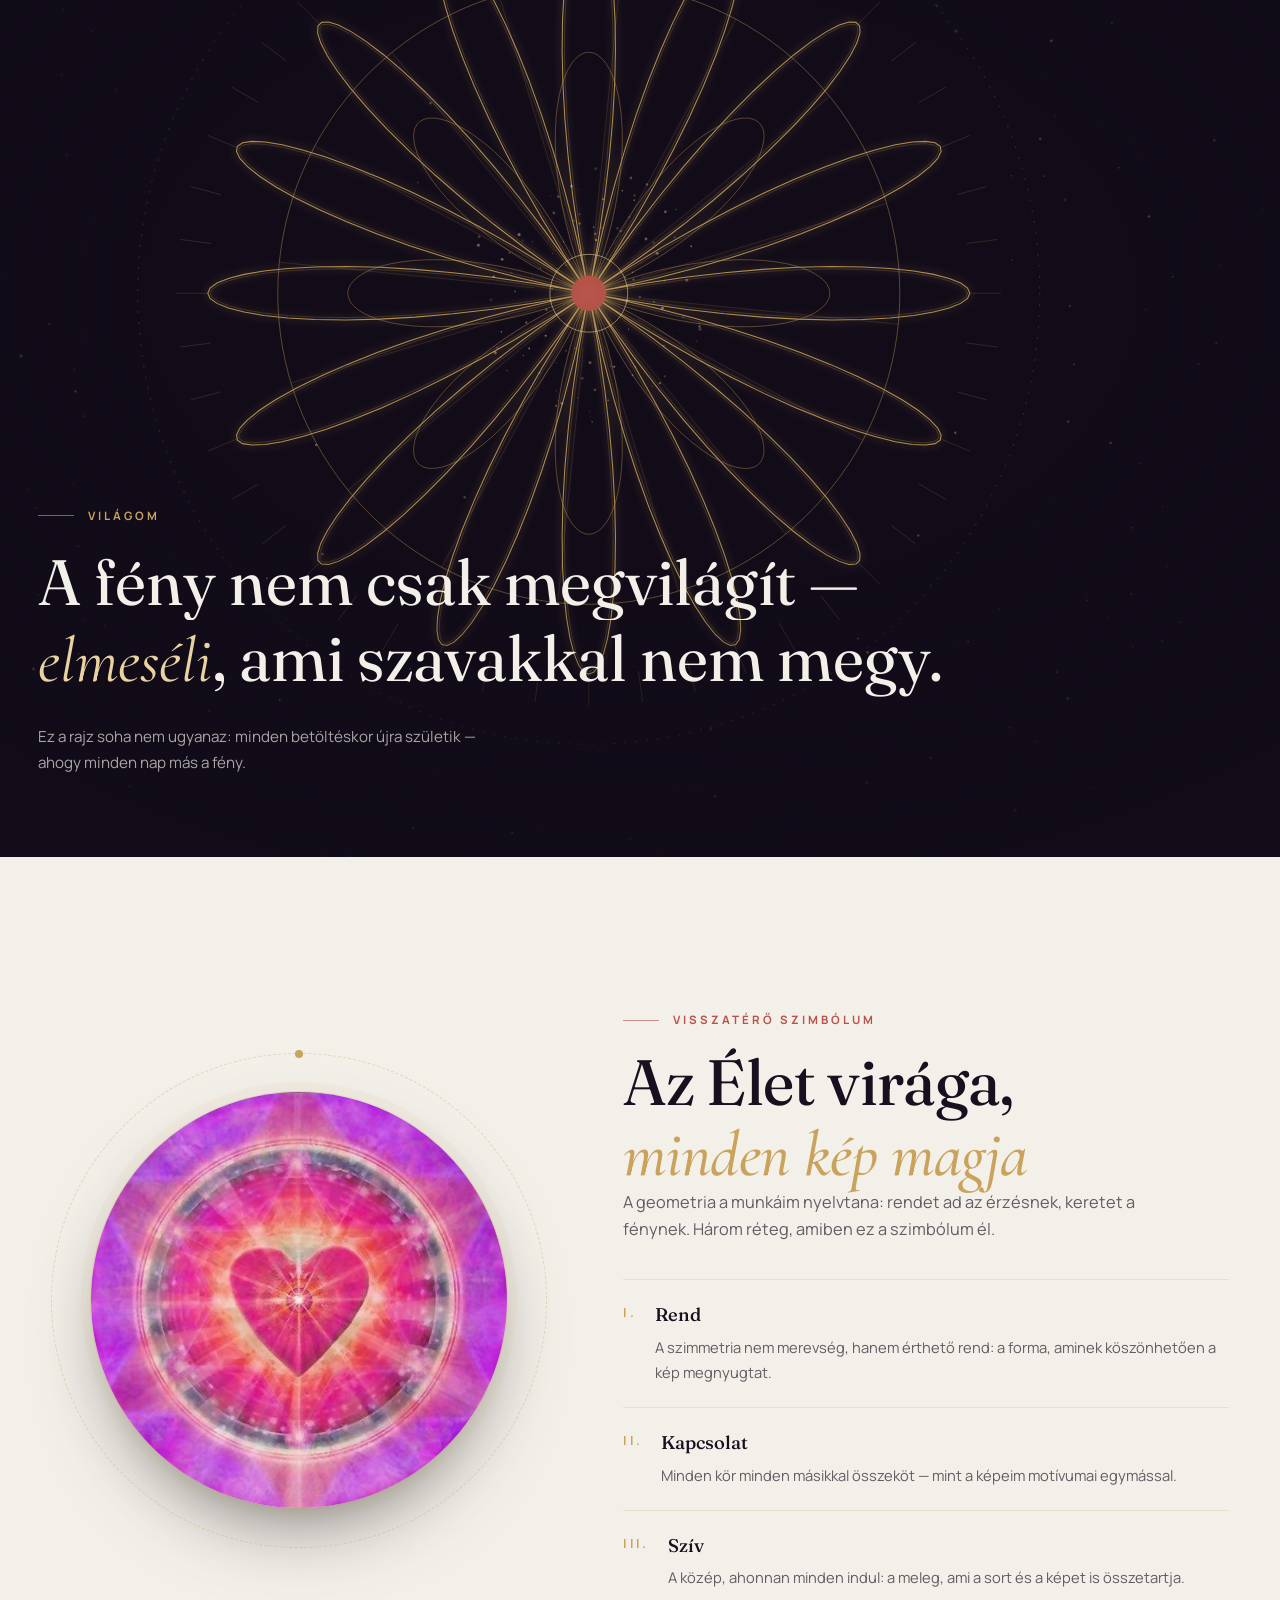
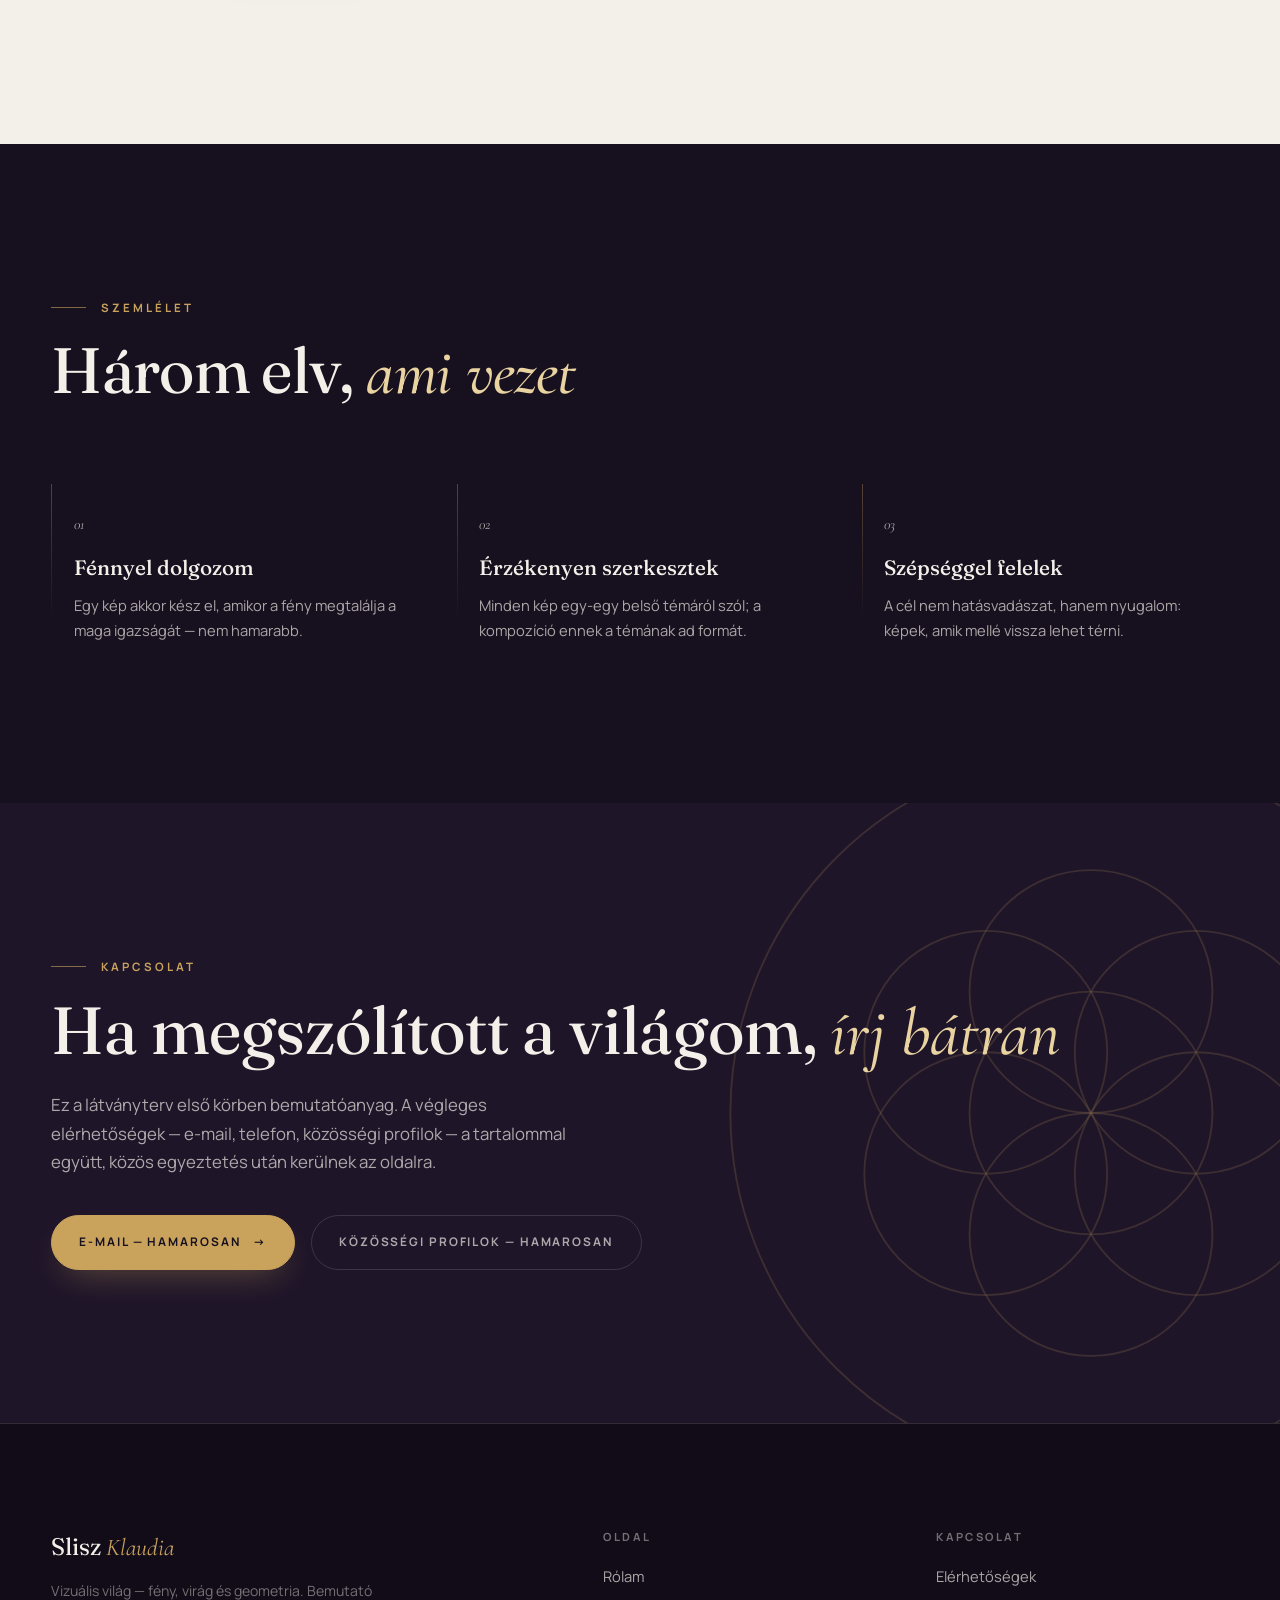
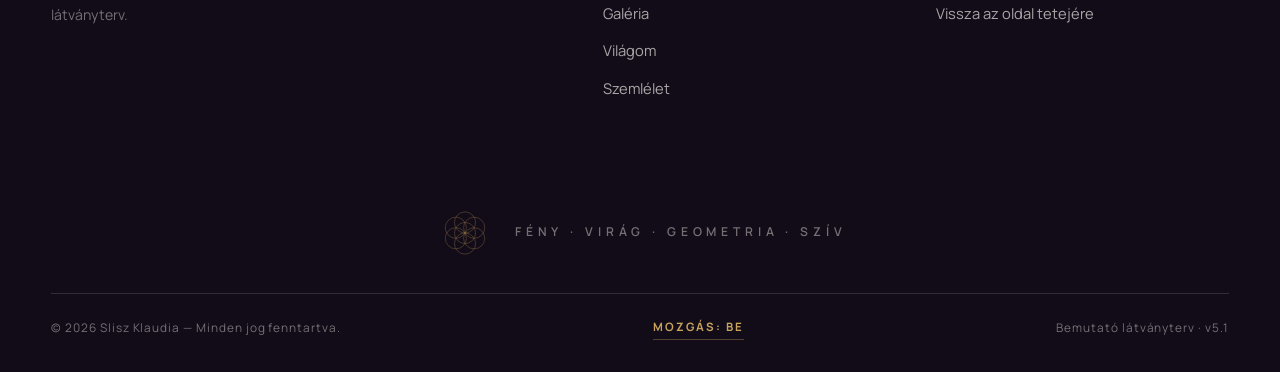
==== commit 646b0b73: "v5.1: tipó-rend + tárlat-katalógus — név-ismétlés kivezetve, galéria számozott tárlatokban A név már" ====
--- a/index.html
+++ b/index.html
@@ -61,7 +61,7 @@
     <a class="nav__panel-link" href="#vilag"><span>03</span>Világom</a>
     <a class="nav__panel-link" href="#szemlelet"><span>04</span>Szemlélet</a>
     <a class="nav__panel-link" href="#kapcsolat"><span>05</span>Kapcsolat</a>
-    <p class="nav__panel-foot">Slisz Klaudia — vizuális világ</p>
+    <p class="nav__panel-foot">Vizuális világ — bemutató</p>
   </div>
 
   <main id="top">
@@ -112,7 +112,7 @@
           <p class="l"><span>A fény adja a hangnemeket,</span></p>
           <p class="l"><span>a virág és a geometria <em>a ritmust</em>.</span></p>
         </div>
-        <p class="manifesto__sign rv">Slisz Klaudia — képi jegyzet</p>
+        <p class="manifesto__sign rv">Képi jegyzet</p>
       </div>
     </section>
 
@@ -189,48 +189,82 @@
       </div>
     </section>
 
-    <!-- ============ GALÉRIA ============ -->
+    <!-- ============ GALÉRIA — tárlat-katalógus ============ -->
     <section class="section section--ink" id="galeria">
       <div class="container--wide">
         <div class="section__head">
           <p class="eyebrow eyebrow--dim rv">Öt kép — egy világ</p>
-          <h2 class="h2 rv rv-d-1">A saját képeim, <span class="accent">kompozícióban</span></h2>
-          <p class="lead rv rv-d-2">Mind az öt mű a világom egy-egy rétege: a fény lobbanása, a virág csöndje, a geometria rendje és a szív melege. Minden panehez más crop- és kompozíciós logika tartozik — ahogy egy nyomtatott albumnál is lenne.</p>
-        </div>
-        <div class="gallery__grid">
-          <figure class="g-item gi--a rv">
-            <span class="idx" aria-hidden="true">01</span>
-            <img src="assets/img/klaudia-hero.jpg" alt="Fénylő női alak virágokkal és izzó szívvel" loading="lazy" decoding="async" width="736" height="736">
-            <figcaption>Fényáztatott alak — virágok ölelésében</figcaption>
-          </figure>
-          <figure class="g-item gi--b rv rv-d-1">
-            <span class="idx" aria-hidden="true">02</span>
-            <img src="assets/img/arany-virag.jpg" alt="Arany csillogó virág napfényben" loading="lazy" decoding="async" width="736" height="1308">
-            <figcaption>Arany virág — a fény robogása</figcaption>
-          </figure>
-          <figure class="g-item gi--c rv rv-d-2">
-            <span class="idx" aria-hidden="true">03</span>
-            <img src="assets/img/elet-viraga.jpg" alt="Élet virága geometria irizáló háttéren" loading="lazy" decoding="async" width="680" height="1200">
-            <figcaption>Élet virága — a rend, ami összetart</figcaption>
-          </figure>
-          <figure class="g-item gi--d rv rv-d-3">
-            <span class="idx" aria-hidden="true">04</span>
-            <img src="assets/img/sziv-elet-viragaban.jpg" alt="Szív a geometria közepén, meleg mandala" loading="lazy" decoding="async" width="555" height="548">
-            <figcaption>Szív a virágban — a közép</figcaption>
-          </figure>
-          <figure class="g-item gi--e rv rv-d-4">
-            <span class="idx" aria-hidden="true">05</span>
-            <img src="assets/img/klaudia-portre.jpg" alt="Klaudia alakja izzó szívvel a tenger előtt" loading="lazy" decoding="async" width="736" height="807">
-            <figcaption>A szív tartja — önarckép</figcaption>
-          </figure>
-        </div>
+          <h2 class="h2 rv rv-d-1">A saját képeim, <span class="accent">tárlaton</span></h2>
+          <p class="lead rv rv-d-2">Mind az öt mű a világom egy-egy fejezete: a fény lobbanása, a virág csöndje, a geometria rendje és a szív melege. Számozott tárlatok, ahogy egy kiállítás katalógusában.</p>
+        </div>
+        <ol class="plates">
+          <li class="plate rv">
+            <figure class="plate__media">
+              <span class="plate__no" aria-hidden="true">01</span>
+              <img src="assets/img/klaudia-hero.jpg" alt="Fénylő női alak virágokkal és izzó szívvel" loading="lazy" decoding="async" width="736" height="736">
+            </figure>
+            <div class="plate__label">
+              <span class="plate__num">Tárlat 01</span>
+              <h3 class="plate__title">Fényáztatott alak</h3>
+              <p class="plate__tag">virágok ölelésében</p>
+              <span class="plate__rule" aria-hidden="true"></span>
+            </div>
+          </li>
+          <li class="plate rv">
+            <figure class="plate__media">
+              <span class="plate__no" aria-hidden="true">02</span>
+              <img src="assets/img/arany-virag.jpg" alt="Arany csillogó virág napfényben" loading="lazy" decoding="async" width="736" height="1308">
+            </figure>
+            <div class="plate__label">
+              <span class="plate__num">Tárlat 02</span>
+              <h3 class="plate__title">Arany virág</h3>
+              <p class="plate__tag">a fény robogása</p>
+              <span class="plate__rule" aria-hidden="true"></span>
+            </div>
+          </li>
+          <li class="plate rv">
+            <figure class="plate__media">
+              <span class="plate__no" aria-hidden="true">03</span>
+              <img src="assets/img/elet-viraga.jpg" alt="Élet virága geometria irizáló háttéren" loading="lazy" decoding="async" width="680" height="1200">
+            </figure>
+            <div class="plate__label">
+              <span class="plate__num">Tárlat 03</span>
+              <h3 class="plate__title">Élet virága</h3>
+              <p class="plate__tag">a rend, ami összetart</p>
+              <span class="plate__rule" aria-hidden="true"></span>
+            </div>
+          </li>
+          <li class="plate rv">
+            <figure class="plate__media">
+              <span class="plate__no" aria-hidden="true">04</span>
+              <img src="assets/img/sziv-elet-viragaban.jpg" alt="Szív a geometria közepén, meleg mandala" loading="lazy" decoding="async" width="555" height="548">
+            </figure>
+            <div class="plate__label">
+              <span class="plate__num">Tárlat 04</span>
+              <h3 class="plate__title">Szív a virágban</h3>
+              <p class="plate__tag">a közép</p>
+              <span class="plate__rule" aria-hidden="true"></span>
+            </div>
+          </li>
+          <li class="plate rv">
+            <figure class="plate__media">
+              <span class="plate__no" aria-hidden="true">05</span>
+              <img src="assets/img/klaudia-portre.jpg" alt="Klaudia alakja izzó szívvel a tenger előtt" loading="lazy" decoding="async" width="736" height="807">
+            </figure>
+            <div class="plate__label">
+              <span class="plate__num">Tárlat 05</span>
+              <h3 class="plate__title">A szív tartja</h3>
+              <p class="plate__tag">önarckép</p>
+              <span class="plate__rule" aria-hidden="true"></span>
+            </div>
+          </li>
+        </ol>
       </div>
     </section>
 
     <!-- ============ WOW FULL-BLEED ============ -->
     <section class="wow" id="vilag">
       <canvas class="wow__art" id="wowArt" aria-hidden="true"></canvas>
-      <span class="wow__ghost" aria-hidden="true">arany</span>
       <div class="wow__frame" aria-hidden="true"></div>
       <div class="wow__content">
         <p class="eyebrow rv">Világom</p>
@@ -365,11 +399,24 @@
           </ul>
         </div>
       </div>
-      <p class="footer__giant" aria-hidden="true"><span>Slisz</span> <span>Klaudia</span></p>
+      <p class="footer__motto" aria-hidden="true">
+        <svg viewBox="0 0 200 200" fill="none" aria-hidden="true">
+          <g stroke="currentColor" stroke-width="2.4">
+            <circle cx="100" cy="100" r="33"/>
+            <circle cx="100" cy="67" r="33"/>
+            <circle cx="128.6" cy="83.5" r="33"/>
+            <circle cx="128.6" cy="116.5" r="33"/>
+            <circle cx="100" cy="133" r="33"/>
+            <circle cx="71.4" cy="116.5" r="33"/>
+            <circle cx="71.4" cy="83.5" r="33"/>
+          </g>
+        </svg>
+        <span>Fény · Virág · Geometria · Szív</span>
+      </p>
       <div class="footer__bottom">
         <span>© 2026 Slisz Klaudia — Minden jog fenntartva.</span>
         <button class="motion-toggle" type="button" data-motion-toggle aria-pressed="true">Mozgás: be</button>
-        <span>Bemutató látványterv · v5.0</span>
+        <span>Bemutató látványterv · v5.1</span>
       </div>
     </div>
   </footer>
--- a/css/style.css
+++ b/css/style.css
@@ -313,12 +313,14 @@
 }
 .marquee__track{ display:flex; width:max-content; animation:marquee 30s linear infinite; }
 .marquee__item{
-  font-family:var(--font-serif); font-style:italic; font-size:1.6rem; white-space:nowrap;
-  color:var(--t-paper); padding-right:2rem;
-}
+  font-family:var(--font-body); font-weight:600; font-size:.82rem;
+  letter-spacing:.34em; text-transform:uppercase; white-space:nowrap;
+  color:var(--t-paper-2); padding-right:2rem;
+}
+.marquee__item i{ font-style:normal; color:var(--gold-dim); }
 .marquee__item b{
-  font-family:var(--font-display); font-style:normal; font-weight:400;
-  color:transparent; -webkit-text-stroke:1px var(--gold-dim);
+  font-weight:700; color:var(--gold-2);
+  -webkit-text-stroke:0;
 }
 .marquee__item i{ font-style:normal; color:var(--gold); font-size:1rem; vertical-align:middle; padding:0 .4rem; }
 @keyframes marquee{ to{ transform:translateX(-50%); } }
@@ -453,64 +455,95 @@
   color:var(--paper);
 }
 .about__values li:last-child{ border-bottom:1px solid var(--line-dark); }
-.about__values b{ font-family:var(--font-serif); font-style:italic; font-weight:500; color:var(--gold-2); min-width:5.5em; }
+.about__values b{
+  font-family:var(--font-body); font-style:normal; font-weight:700; font-size:.72rem;
+  letter-spacing:.22em; text-transform:uppercase; color:var(--gold-2); min-width:8.5em;
+}
 .about__actions{ margin-top:2.4rem; display:flex; gap:1rem; flex-wrap:wrap; }
 
-/* ---------- 10b. GALÉRIA ---------- */
-.gallery__grid{
-  display:grid; grid-template-columns:repeat(12,1fr);
-  grid-auto-rows:64px;
-  gap:clamp(.8rem,1.6vw,1.4rem);
-}
-.g-item{ position:relative; overflow:hidden; border-radius:4px; }
-.g-item img{
-  position:absolute; inset:0; width:100%; height:100%; object-fit:cover;
+/* ---------- 10b. GALÉRIA — számozott tárlat-katalógus ---------- */
+.plates{ list-style:none; display:grid; gap:clamp(2.6rem,5vw,4.5rem); }
+.plate{
+  display:grid;
+  grid-template-columns:minmax(0,7fr) minmax(0,5fr);
+  gap:clamp(1.6rem,3.4vw,3.4rem);
+  align-items:end;
+}
+.plate:nth-child(even){ grid-template-columns:minmax(0,5fr) minmax(0,7fr); }
+.plate:nth-child(even) .plate__media{ order:2; }
+.plate:nth-child(even) .plate__label{ order:1; text-align:right; }
+.plate:nth-child(even) .plate__label .plate__rule{ margin-left:auto; }
+.plate__media{
+  position:relative; overflow:hidden; border-radius:4px;
+  box-shadow:0 34px 90px -46px rgba(0,0,0,.85);
+}
+.plate__media::after{
+  content:""; position:absolute; inset:0; pointer-events:none;
+  box-shadow:inset 0 0 0 1px rgba(243,239,233,.12);
+}
+.plate__media img{
+  width:100%; height:100%; object-fit:cover; display:block;
   transition:transform 1.2s var(--ease);
 }
-.g-item:hover img{ transform:scale(1.05); }
-/* arany tinta-emelés hoverre */
-.g-item::before{
-  content:""; position:absolute; inset:0; z-index:1; pointer-events:none;
-  background:linear-gradient(160deg, rgba(201,163,92,.14) 0%, transparent 45%);
-  opacity:0; transition:opacity .6s var(--ease);
-}
-.g-item:hover::before{ opacity:1; }
-.g-item figcaption{
-  position:absolute; left:0; right:0; bottom:0; z-index:2;
-  padding:2.4rem 1.3rem 1.1rem;
-  background:linear-gradient(transparent, rgba(18,12,25,.88));
-  font-size:.74rem; letter-spacing:.2em; text-transform:uppercase; color:var(--t-paper);
-  opacity:0; transform:translateY(8px);
-  transition:opacity .5s var(--ease), transform .5s var(--ease);
-}
-@media(hover:none){
-  .g-item figcaption{ opacity:1; transform:none; }  /* érintőképernyőn mindig látszik */
-}
-.g-item:hover figcaption{ opacity:1; transform:none; }
-.g-item::after{
-  content:""; position:absolute; inset:0; pointer-events:none;
-  box-shadow:inset 0 0 0 1px rgba(243,239,233,.10);
-}
-/* Aszimmetrikus elrendezés — 12 oszlopos, képjelleg-szerinti kivágások */
-.gi--a{ grid-column:1/6; grid-row:1/span 7; }        /* fényáztatott alak — négyzetes */
-.gi--b{ grid-column:6/13; grid-row:1/span 4; }       /* arany virág — széles sáv */
-.gi--c{ grid-column:6/10; grid-row:5/span 6; }       /* Élet virága — álló */
-.gi--d{ grid-column:10/13; grid-row:5/span 6; }      /* szív-mandala */
-.gi--e{ grid-column:1/6; grid-row:8/span 4; }        /* portré — panoráma-keretben */
-.gi--a img{ object-position:center 24%; }            /* fej + szív a keretben */
-.gi--c img{ object-position:center 42%; }            /* virág-kör középen */
-.gi--d img{ object-position:center; }                /* mandala szimmetrikus */
-.gi--e img{ object-position:center 30%; }            /* alak + izzó szív látszódjon */
-/* számjel a képen */
-.g-item .idx{
-  position:absolute; top:1rem; left:1.1rem; z-index:2;
-  font-family:var(--font-serif); font-style:italic;
-  color:rgba(243,239,233,.85); font-size:.95rem; letter-spacing:.08em;
-  opacity:0; transition:opacity .5s;
-}
-.g-item:hover .idx{ opacity:1; }
-@media(hover:none){
-  .g-item .idx{ opacity:1; }
+.plate:hover .plate__media img{ transform:scale(1.03); }
+/* képjelleg-szerinti keretarányok és kivágások — a teljes mű sosem vágódik értelmetlenül */
+.plate:nth-child(1) .plate__media{ aspect-ratio:4/3; }
+.plate:nth-child(1) img{ object-position:center 26%; }   /* fej + izzó szív */
+.plate:nth-child(2) .plate__media{ aspect-ratio:4/4.6; } /* arany virág — álló */
+.plate:nth-child(2) img{ object-position:center; }
+.plate:nth-child(3) .plate__media{ aspect-ratio:4/4.4; } /* Élet virága — álló */
+.plate:nth-child(3) img{ object-position:center 40%; }   /* a virág-kör középen */
+.plate:nth-child(4) .plate__media{ aspect-ratio:1/1; }   /* szív-mandala — négyzetes */
+.plate:nth-child(4) img{ object-position:center; }
+.plate:nth-child(5) .plate__media{ aspect-ratio:4/3.2; } /* önarckép */
+.plate:nth-child(5) img{ object-position:center 28%; }   /* alak + izzó szív */
+/* számjel a képen — mindig látszik, kis, csendes jel */
+.plate__no{
+  position:absolute; top:.9rem; left:1rem; z-index:2;
+  font-family:var(--font-body); font-weight:700; font-size:.7rem;
+  letter-spacing:.22em; color:rgba(243,239,233,.92);
+  background:rgba(18,12,25,.55); border:1px solid rgba(201,163,92,.35);
+  border-radius:99px; padding:.32rem .72rem;
+  backdrop-filter:blur(4px); -webkit-backdrop-filter:blur(4px);
+}
+/* katalógus-felirat — mindig látható, saját oszlopban */
+.plate__label{ padding-bottom:.4rem; }
+.plate__num{
+  font-family:var(--font-body); font-weight:700; font-size:.7rem;
+  letter-spacing:.26em; text-transform:uppercase; color:var(--gold);
+}
+.plate__title{
+  font-family:var(--font-display); font-weight:450;
+  font-size:clamp(1.5rem, 2.6vw, 2.3rem); line-height:1.12;
+  color:var(--paper); margin-top:.55rem; text-wrap:balance;
+}
+.plate__tag{
+  font-family:var(--font-body); font-weight:600; font-size:.8rem;
+  letter-spacing:.16em; text-transform:uppercase; color:var(--t-paper-2);
+  margin-top:.5rem;
+}
+.plate__rule{
+  display:block; width:3.4rem; height:1px; margin-top:1.1rem;
+  background:linear-gradient(90deg, var(--gold), transparent);
+}
+
+@media (max-width:1060px){
+  .plates{ gap:2.4rem; }
+}
+
+/* mobil: minden tárlat kép fölötti, bal zárt felirattal */
+@media (max-width:760px){
+  .plate, .plate:nth-child(even){
+    grid-template-columns:1fr;
+    gap:.9rem;
+  }
+  .plate:nth-child(even) .plate__media{ order:1; }
+  .plate:nth-child(even) .plate__label{ order:2; text-align:left; }
+  .plate:nth-child(even) .plate__label .plate__rule{ margin-left:0; }
+  .plate:nth-child(2) .plate__media{ aspect-ratio:4/4.2; }
+  .plate:nth-child(3) .plate__media{ aspect-ratio:4/4.2; }
+  .plate:nth-child(5) .plate__media{ aspect-ratio:4/3.4; }
+  .plate__title{ font-size:1.34rem; }
 }
 
 /* ---------- 11. WOW FULL-BLEED ---------- */
@@ -525,11 +558,7 @@
   background:radial-gradient(75% 62% at 50% 42%, transparent 52%, rgba(18,12,25,.78) 100%);
 }
 .wow__ghost{
-  position:absolute; right:clamp(.6rem,3vw,2.4rem); bottom:clamp(4.5rem,12vh,8rem);
-  font-family:var(--font-serif); font-style:italic; font-weight:400;
-  font-size:clamp(3.6rem, 9vw, 8.5rem); letter-spacing:.02em; line-height:1;
-  color:transparent; -webkit-text-stroke:1px rgba(201,163,92,.42);
-  pointer-events:none; user-select:none; z-index:0;
+  display:none; /* kivezetve: a név- és szövegdublálás helyett tiszta vizuális pillanat */
 }
 .wow__content{
   position:relative; width:var(--w-wide); margin-inline:auto;
@@ -580,7 +609,8 @@
   border-top:1px solid var(--line); padding-top:1.2rem;
 }
 .symbol__list .no{
-  font-family:var(--font-serif); font-style:italic; font-size:1.05rem; color:var(--gold);
+  font-family:var(--font-body); font-weight:700; font-size:.78rem;
+  letter-spacing:.18em; color:var(--gold); padding-top:.2em;
 }
 .symbol__list h3{ font-family:var(--font-display); font-weight:500; font-size:1.15rem; }
 .symbol__list p{ margin-top:.25rem; font-size:.92rem; color:var(--t-ink); }
@@ -668,18 +698,22 @@
 }
 .footer__col a:hover{ color:var(--gold-2); padding-left:.4rem; }
 
-.footer__giant{
-  font-family:var(--font-display); font-weight:600;
-  font-size:clamp(3.4rem, 13.5vw, 12.5rem);
-  line-height:1; letter-spacing:-.02em; white-space:nowrap;
-  text-align:center; user-select:none;
-  padding:2.5rem 0 1.5rem;
-}
-.footer__giant span{
-  color:transparent; -webkit-text-stroke:1px rgba(243,239,233,.34);
-  transition:color .7s ease, -webkit-text-stroke-color .7s ease;
-}
-.footer__giant:hover span{ color:var(--gold); -webkit-text-stroke-color:var(--gold); }
+/* a név-ismétlés kivezetve: csendes mottó + Élet virága jellem helyette */
+.footer__motto{
+  display:flex; align-items:center; justify-content:center; gap:1.1rem;
+  padding:2.6rem 0 1.8rem;
+  color:var(--gold-dim);
+  user-select:none;
+}
+.footer__motto svg{
+  width:clamp(44px, 6vw, 64px); height:auto; flex:none;
+  animation:spin 80s linear infinite;
+}
+.footer__motto span{
+  font-family:var(--font-body); font-weight:600; font-size:.76rem;
+  letter-spacing:.4em; text-transform:uppercase; color:var(--t-paper-2);
+  white-space:nowrap;
+}
 
 .footer__bottom{
   display:flex; align-items:center; justify-content:space-between; gap:1.2rem; flex-wrap:wrap;
@@ -713,12 +747,6 @@
   .motif:nth-child(2), .motif:nth-child(4){ transform:none; }
   .about{ grid-template-columns:1fr; gap:3rem; }
   .about__media{ max-width:560px; }
-  .gallery__grid{ grid-auto-rows:52px; }
-  .gi--a{ grid-column:1/8; grid-row:auto/span 8; }
-  .gi--b{ grid-column:8/13; grid-row:auto/span 8; }
-  .gi--c{ grid-column:1/6; grid-row:auto/span 8; }
-  .gi--d{ grid-column:6/13; grid-row:auto/span 6; }
-  .gi--e{ grid-column:1/13; grid-row:auto/span 7; }
   .symbol__grid{ grid-template-columns:1fr; }
   .symbol__media{ max-width:420px; margin-inline:auto; }
   .section__head--split{ grid-template-columns:1fr; gap:1.4rem; align-items:start; }
@@ -762,19 +790,15 @@
   /* ---- Rólam ---- */
   .about__badge{ right:.9rem; bottom:1rem; padding:.85rem 1.15rem; }
 
-  /* ---- Galéria: saját mobil-kompozíció ---- */
-  .gallery__grid{ display:flex; flex-direction:column; gap:1rem; }
-  .g-item{ aspect-ratio:4/3; }
-  .gi--a, .gi--c{ aspect-ratio:3/4; }
-  .gi--b, .gi--d, .gi--e{ aspect-ratio:4/3; }
+  /* ---- Galéria: tárlatok egymás alatt (a .plate szabályok a 10b blokkban) ---- */
 
   .values{ grid-template-columns:1fr; }
   .values__item{ padding-left:1.1rem; }
-  .wow__ghost{ font-size:2.6rem; top:6.2rem; bottom:auto; right:1rem; }
   .cta__pattern{ right:-40%; width:100vw; opacity:.35; }
   .cta__actions .btn{ width:100%; justify-content:center; }
   .footer__grid{ grid-template-columns:1fr; gap:1.8rem; }
-  .footer__giant{ white-space:normal; line-height:1.05; }
+  .footer__motto{ gap:.8rem; }
+  .footer__motto span{ letter-spacing:.26em; font-size:.68rem; }
   .footer__bottom{ flex-direction:column; align-items:flex-start; gap:.7rem; }
   .totop{ right:1rem; bottom:1rem; }
 }
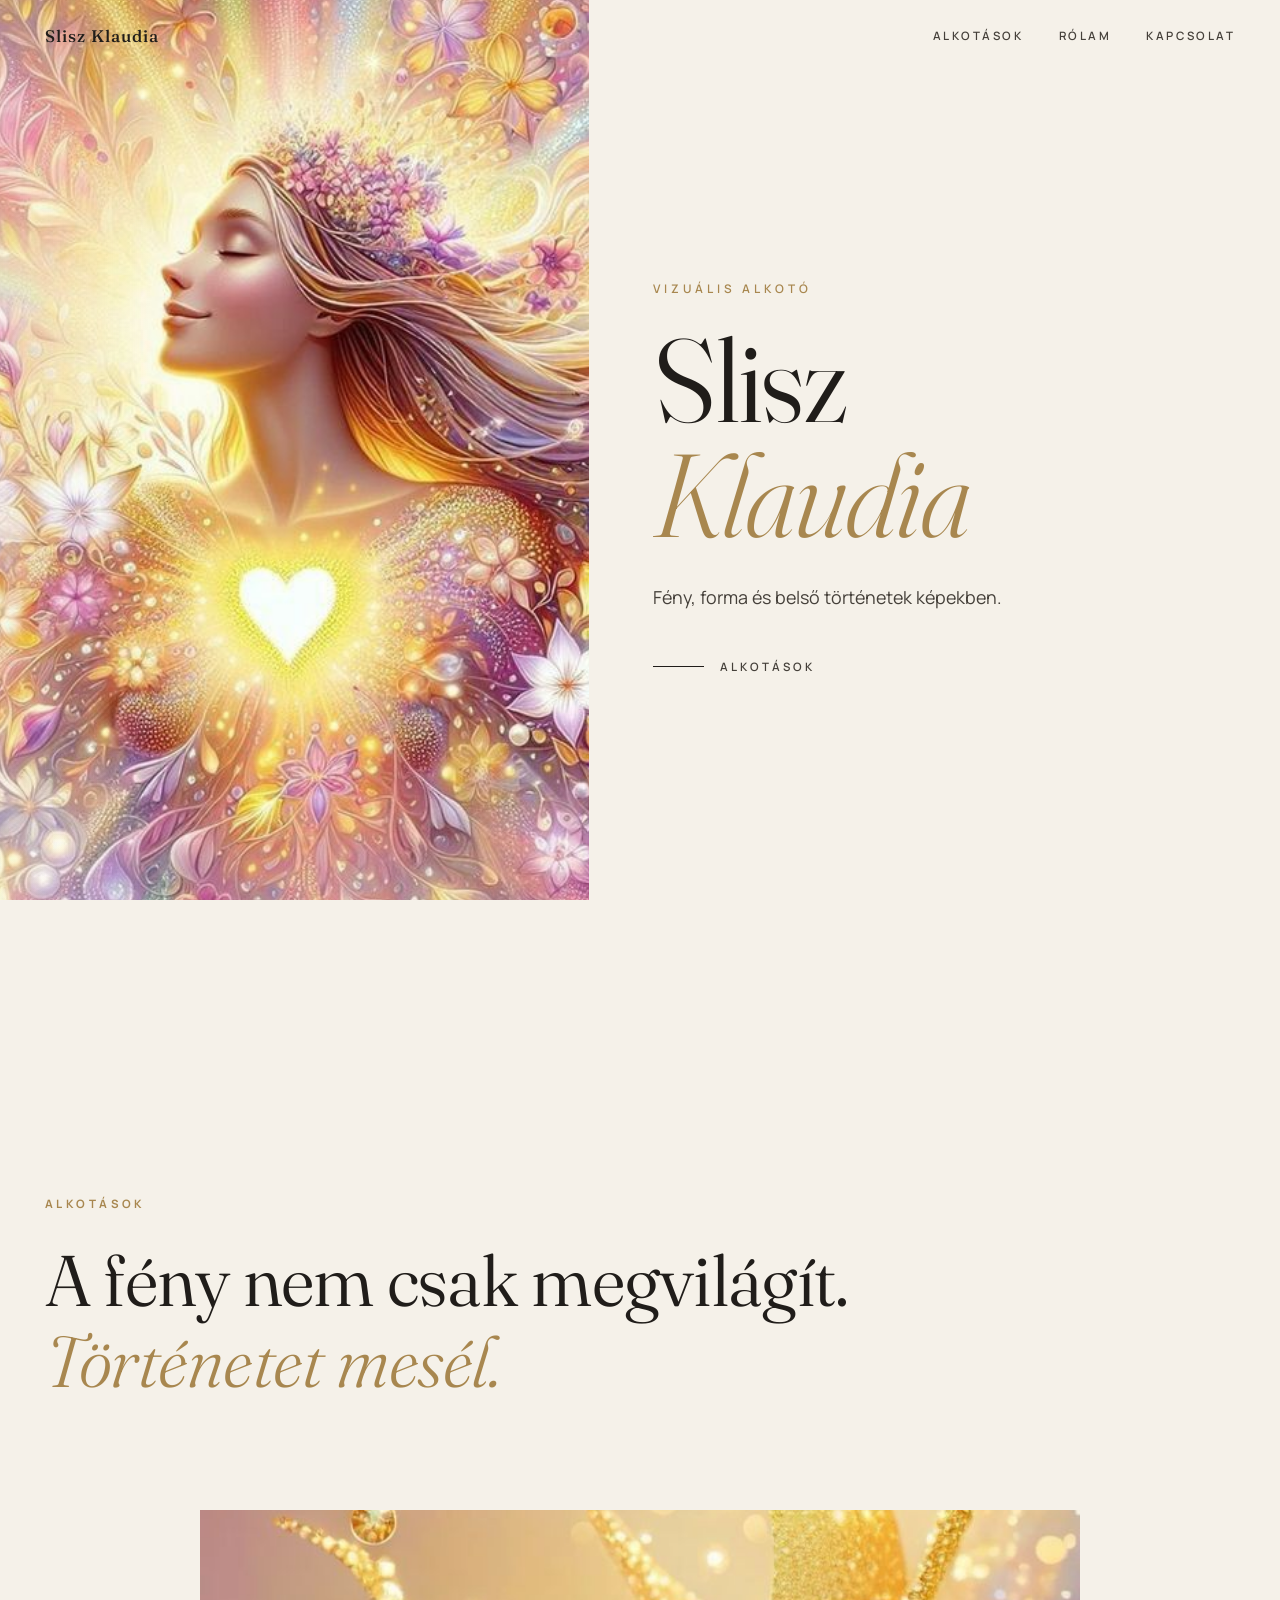
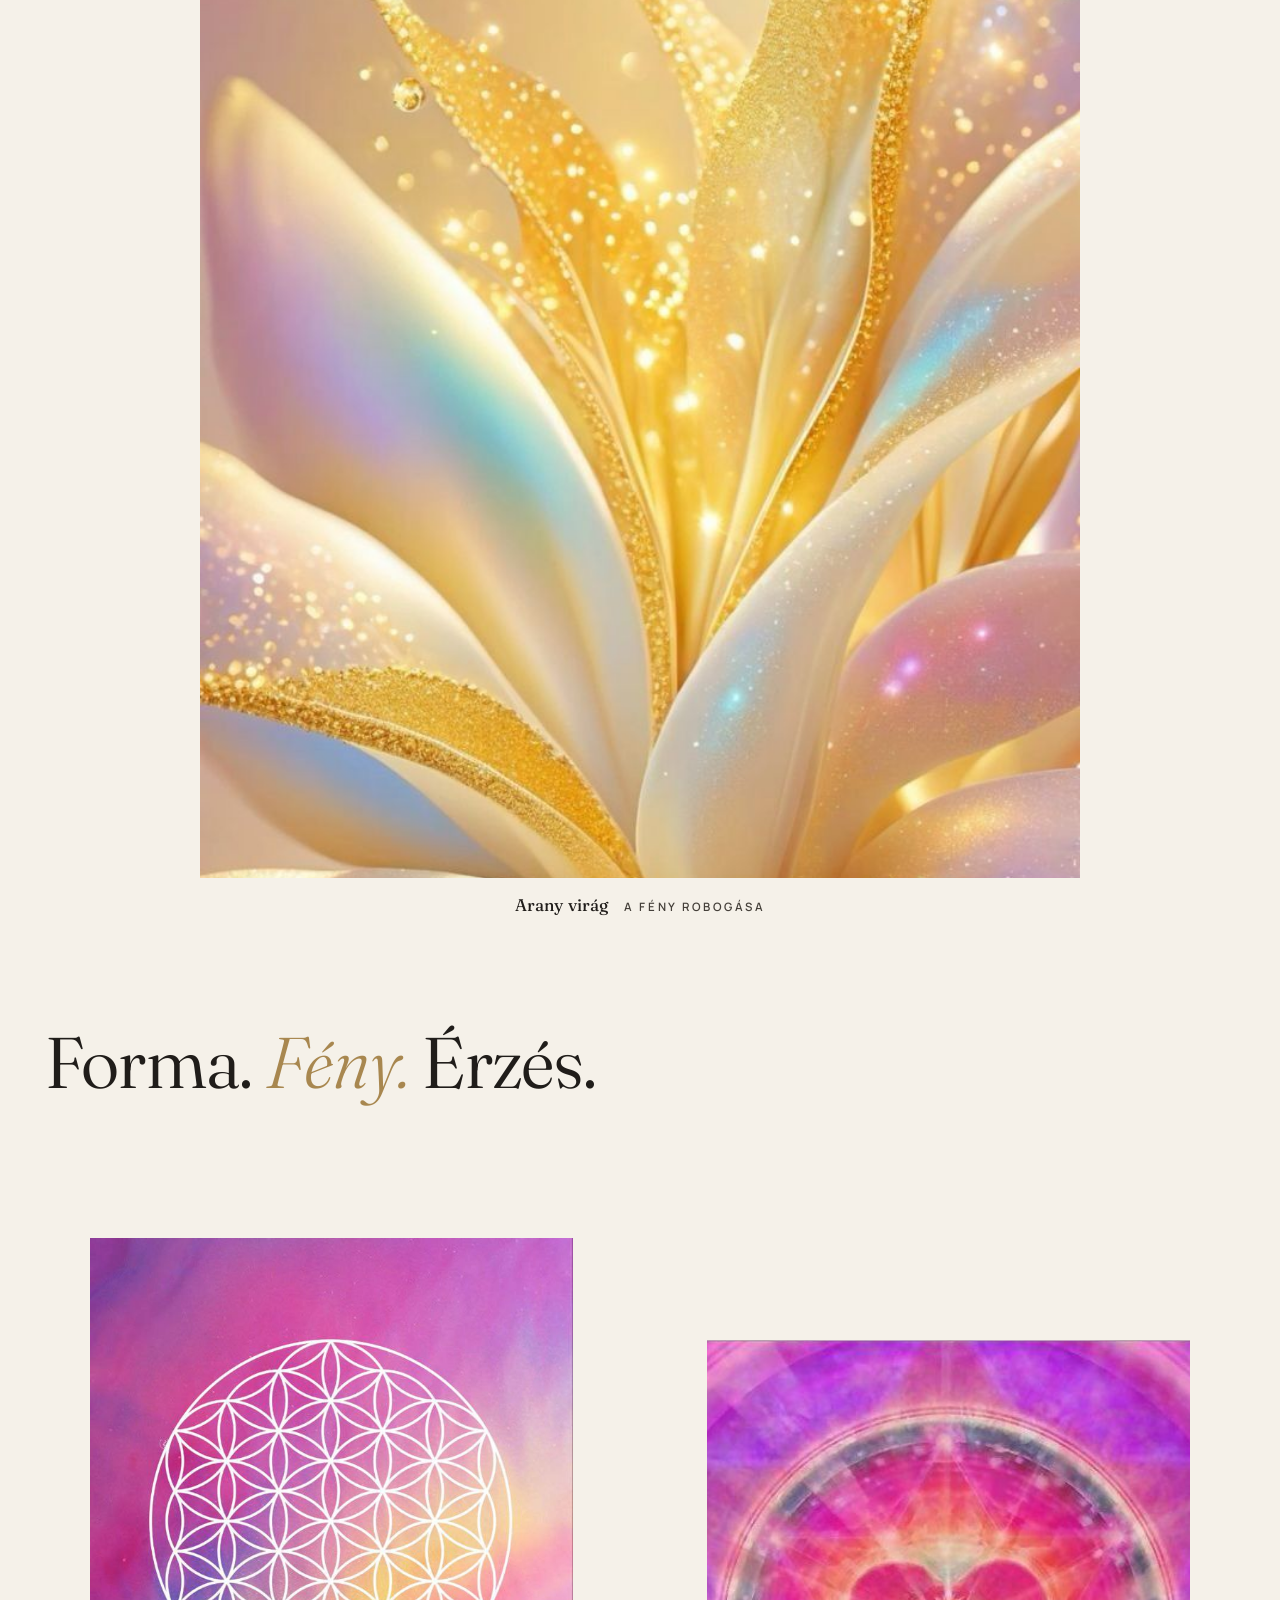
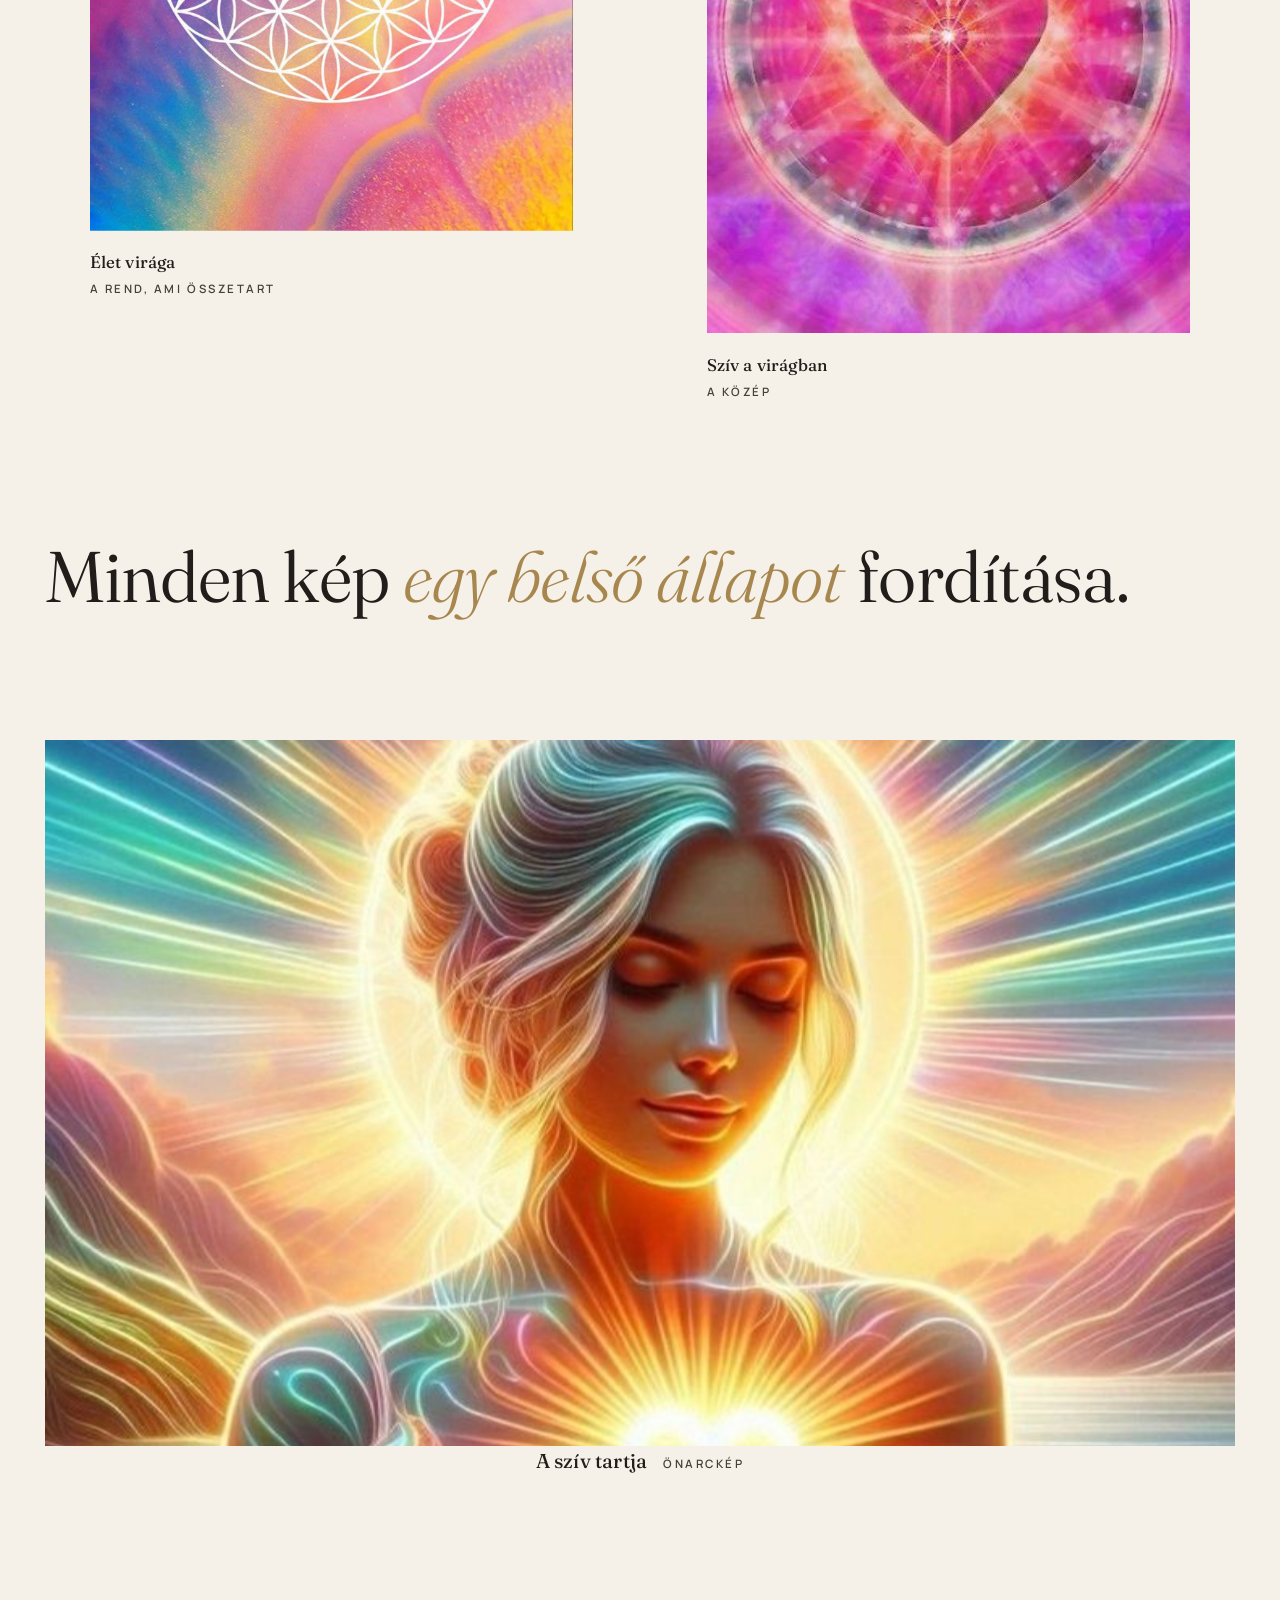
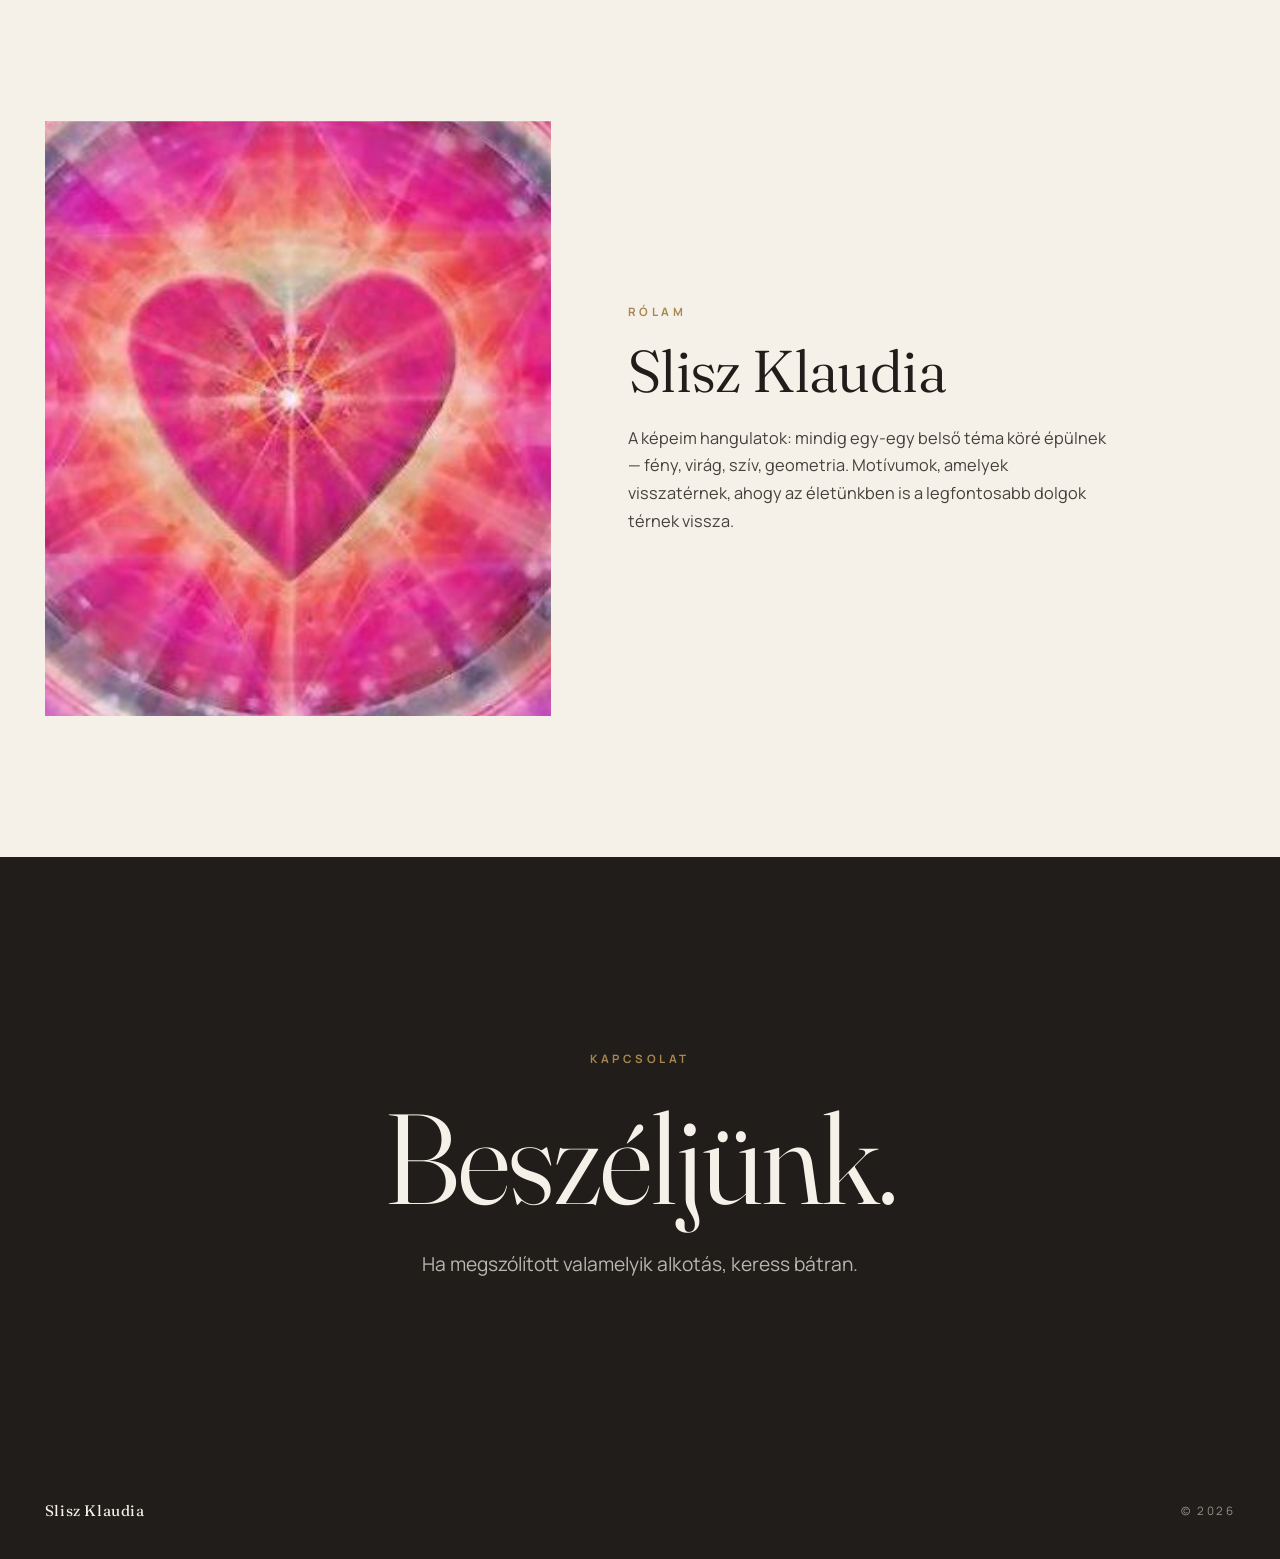
==== commit 08aad9c3: "v6.0: teljes vizuális újraterv — editorial művészeti portfólió, az alkotások a főszereplők Ivory/gra" ====
--- a/index.html
+++ b/index.html
@@ -3,427 +3,177 @@
 <head>
   <meta charset="UTF-8">
   <meta name="viewport" content="width=device-width, initial-scale=1.0">
-  <title>Slisz Klaudia — Vizuális világ</title>
-  <meta name="description" content="Slisz Klaudia vizuális világa — fény, virág, geometria és szív. Bemutató látványterv a saját képei köré építve.">
-  <meta name="theme-color" content="#17101f">
-  <meta property="og:title" content="Slisz Klaudia — Vizuális világ">
-  <meta property="og:description" content="Fény, virág, geometria és szív — egy saját, érzékeny képi univerzum a saját képei köré építve.">
+  <title>Slisz Klaudia — Vizuális alkotó</title>
+  <meta name="description" content="Slisz Klaudia portfóliója — fény, forma és belső történetek képekben.">
+  <meta name="theme-color" content="#f5f1e9">
+  <meta property="og:title" content="Slisz Klaudia — Vizuális alkotó">
+  <meta property="og:description" content="Fény, forma és belső történetek képekben.">
   <meta property="og:type" content="website">
   <meta property="og:url" content="https://daekon-ship.github.io/slisz-klaudia/">
   <meta property="og:image" content="https://daekon-ship.github.io/slisz-klaudia/assets/img/og-image.png">
   <meta property="og:image:width" content="1200">
   <meta property="og:image:height" content="630">
-  <meta property="og:image:alt" content="Slisz Klaudia — generatív vonalrajz: fény, hajtás, szív és spirál arany vonalakkal">
+  <meta property="og:image:alt" content="Slisz Klaudia — Vizuális alkotó">
   <meta property="og:locale" content="hu_HU">
   <meta name="twitter:card" content="summary_large_image">
-  <meta name="twitter:title" content="Slisz Klaudia — Vizuális világ">
-  <meta name="twitter:description" content="Fény, virág, geometria és szív — egy saját, érzékeny képi univerzum a saját képei köré építve.">
-  <link rel="preload" as="image" href="assets/img/klaudia-hero.jpg">
+  <meta name="twitter:title" content="Slisz Klaudia — Vizuális alkotó">
+  <meta name="twitter:description" content="Fény, forma és belső történetek képekben.">
   <meta name="twitter:image" content="https://daekon-ship.github.io/slisz-klaudia/assets/img/og-image.png">
   <link rel="icon" href="assets/img/favicon.svg" type="image/svg+xml">
   <link rel="apple-touch-icon" href="assets/img/favicon.svg">
   <link rel="preconnect" href="https://fonts.googleapis.com">
   <link rel="preconnect" href="https://fonts.gstatic.com" crossorigin>
-  <link href="https://fonts.googleapis.com/css2?family=Cormorant+Garamond:ital,wght@0,400;0,500;1,400;1,500&family=Fraunces:ital,opsz,wght@0,9..144,300..650;1,9..144,300..650&family=Manrope:wght@400;500;600;700&display=swap" rel="stylesheet">
+  <link href="https://fonts.googleapis.com/css2?family=Fraunces:ital,opsz,wght@0,9..144,300..600;1,9..144,300..600&family=Manrope:wght@400;500;600;700&display=swap" rel="stylesheet">
+  <link rel="preload" as="image" href="assets/img/klaudia-hero.jpg" fetchpriority="high">
   <link rel="stylesheet" href="css/style.css">
-  <script>
-    document.documentElement.classList.replace('no-js','js');
-    try{ if(localStorage.getItem('sk-motion')==='off') document.documentElement.classList.add('motion-off'); }catch(e){}
-  </script>
+  <script>document.documentElement.classList.replace('no-js','js');</script>
 </head>
 <body>
 
-  <div class="progress" aria-hidden="true"></div>
-  <div class="grain" aria-hidden="true"></div>
-  <div class="cursor-glow" aria-hidden="true"></div>
-
   <header class="nav" id="nav">
     <div class="nav__inner">
-      <a class="nav__brand" href="#top">Slisz <em>Klaudia</em></a>
-      <nav aria-label="Fő navigáció">
-        <ul class="nav__links">
-          <li><a class="nav__link" href="#rolam">Rólam</a></li>
-          <li><a class="nav__link" href="#galeria">Galéria</a></li>
-          <li><a class="nav__link" href="#vilag">Világom</a></li>
-          <li><a class="nav__link" href="#szemlelet">Szemlélet</a></li>
-        </ul>
+      <a class="nav__brand" href="#top">Slisz&nbsp;Klaudia</a>
+      <nav class="nav__links" aria-label="Fő navigáció">
+        <a href="#alkotasok">Alkotások</a>
+        <a href="#rolam">Rólam</a>
+        <a href="#kapcsolat">Kapcsolat</a>
       </nav>
-      <a class="nav__cta" href="#kapcsolat">Kapcsolat</a>
-      <button class="nav__burger" aria-label="Menü megnyitása" aria-expanded="false" aria-controls="mobilmenu">
-        <span></span><span></span><span></span>
+      <button class="nav__burger" aria-label="Menü megnyitása" aria-expanded="false" aria-controls="menu">
+        <span></span><span></span>
       </button>
     </div>
   </header>
 
-  <div class="nav__panel" id="mobilmenu" aria-hidden="true">
-    <a class="nav__panel-link" href="#rolam"><span>01</span>Rólam</a>
-    <a class="nav__panel-link" href="#galeria"><span>02</span>Galéria</a>
-    <a class="nav__panel-link" href="#vilag"><span>03</span>Világom</a>
-    <a class="nav__panel-link" href="#szemlelet"><span>04</span>Szemlélet</a>
-    <a class="nav__panel-link" href="#kapcsolat"><span>05</span>Kapcsolat</a>
-    <p class="nav__panel-foot">Vizuális világ — bemutató</p>
+  <div class="menu" id="menu" aria-hidden="true">
+    <nav aria-label="Mobil menü">
+      <a href="#alkotasok"><em>01</em>Alkotások</a>
+      <a href="#rolam"><em>02</em>Rólam</a>
+      <a href="#kapcsolat"><em>03</em>Kapcsolat</a>
+    </nav>
+    <p class="menu__foot">Slisz Klaudia</p>
   </div>
 
   <main id="top">
 
     <!-- ============ HERO ============ -->
-    <section class="hero" id="hero">
-      <canvas class="hero__art" id="heroArt" aria-hidden="true"></canvas>
-      <img class="hero__photo" src="assets/img/klaudia-hero.jpg" alt="" width="736" height="736" decoding="async">
-      <div class="hero__veil" aria-hidden="true"></div>
-      <p class="hero__side">Fény · Hajtás · Szív · Aritmia</p>
-      <div class="hero__inner">
-        <p class="hero__eyebrow eyebrow">Bemutató látványterv</p>
-        <h1 class="hero__title">
-          <span class="line line--1">Slisz</span>
-          <span class="line line--2"><em>Klaudia</em></span>
-          <span class="hero__rule" aria-hidden="true"></span>
-          <span class="line line--3">vizuális&ensp;világa</span>
-        </h1>
-        <p class="hero__sub">Képeimből épül ez a világ: a fény lobbanása, a virág csöndje, a geometria rendje és a szív melege — egyetlen kompozícióban.</p>
-        <div class="hero__meta">
-          <p class="hero__tag">
-            <span>Vizuális identitás &amp; képzőművészeti kompozíció</span>
-            <b>Egyéni stúdió</b>
-          </p>
-          <a class="hero__scroll" href="#manifesto">
-            <span class="wheel" aria-hidden="true"></span>
-            <span>Görgess</span>
-          </a>
+    <section class="hero">
+      <div class="hero__media">
+        <div class="hero__frame" data-plx="46">
+          <img src="assets/img/klaudia-hero.jpg" alt="Fényáztatott alak virágokkal és izzó szívvel — Slisz Klaudia alkotása" width="736" height="736" fetchpriority="high" decoding="async">
         </div>
+      </div>
+      <div class="hero__panel">
+        <div class="hero__content">
+          <p class="hero__role rv rv-d-1">Vizuális alkotó</p>
+          <h1 class="hero__title">
+            <span class="hero__line"><span>Slisz</span></span>
+            <span class="hero__line hero__line--2"><span>Klaudia</span></span>
+          </h1>
+          <p class="hero__sub rv rv-d-3">Fény, forma és belső történetek képekben.</p>
+        </div>
+        <a class="hero__cue rv rv-d-4" href="#alkotasok">
+          <span class="hero__cue-line" aria-hidden="true"></span>
+          Alkotások
+        </a>
       </div>
     </section>
 
-    <!-- ============ MARQUEE ============ -->
-    <div class="marquee" aria-hidden="true">
-      <div class="marquee__track">
-        <span class="marquee__item">Fény <i>✦</i> Virág <i>✦</i> <b>Geometria</b> <i>✦</i> Élet virága <i>✦</i> Szív <i>✦</i> <b>Harmónia</b> <i>✦</i></span>
-        <span class="marquee__item">Fény <i>✦</i> Virág <i>✦</i> <b>Geometria</b> <i>✦</i> Élet virága <i>✦</i> Szív <i>✦</i> <b>Harmónia</b> <i>✦</i></span>
+    <!-- ============ ALKOTÁSOK ============ -->
+    <section class="works" id="alkotasok">
+
+      <div class="statement">
+        <p class="eyebrow rv">Alkotások</p>
+        <h2 class="statement__text rv rv-d-1">
+          A fény nem csak megvilágít.<br>
+          <em>Történetet mesél.</em>
+        </h2>
       </div>
-    </div>
 
-    <!-- ============ MANIFESTÓ ============ -->
-    <section class="section section--ink" id="manifesto">
-      <div class="container">
-        <p class="eyebrow eyebrow--dim rv">Kiindulópont</p>
-        <div class="rv-lines manifesto__text" data-rv-lines>
-          <p class="l"><span>Minden kép egy belső állapot <em>fordítása</em> —</span></p>
-          <p class="l"><span>amit szóval nehéz lenne <span class="dim">pontosan</span> kimondani.</span></p>
-          <p class="l"><span>A fény adja a hangnemeket,</span></p>
-          <p class="l"><span>a virág és a geometria <em>a ritmust</em>.</span></p>
+      <figure class="work work--wide rv">
+        <div class="work__frame" data-plx="20">
+          <img src="assets/img/arany-virag.jpg" alt="Arany virág — a fény robogása" loading="lazy" decoding="async" width="736" height="1308">
         </div>
-        <p class="manifesto__sign rv">Képi jegyzet</p>
+        <figcaption class="work__caption">
+          <span class="work__title">Arany virág</span>
+          <span class="work__sub">a fény robogása</span>
+        </figcaption>
+      </figure>
+
+      <div class="statement statement--tight">
+        <h2 class="statement__text rv">Forma. <em>Fény.</em> Érzés.</h2>
+      </div>
+
+      <div class="work-pair">
+        <figure class="work work--tall rv">
+          <div class="work__frame">
+            <img src="assets/img/elet-viraga.jpg" alt="Élet virága — a rend, ami összetart" loading="lazy" decoding="async" width="680" height="1200">
+          </div>
+          <figcaption class="work__caption">
+            <span class="work__title">Élet virága</span>
+            <span class="work__sub">a rend, ami összetart</span>
+          </figcaption>
+        </figure>
+        <figure class="work work--tall work--offset rv rv-d-2">
+          <div class="work__frame">
+            <img src="assets/img/sziv-elet-viragaban.jpg" alt="Szív a virágban — a közép" loading="lazy" decoding="async" width="555" height="548">
+          </div>
+          <figcaption class="work__caption">
+            <span class="work__title">Szív a virágban</span>
+            <span class="work__sub">a közép</span>
+          </figcaption>
+        </figure>
+      </div>
+
+      <div class="statement statement--tight">
+        <h2 class="statement__text rv">Minden kép <em>egy belső állapot</em> fordítása.</h2>
+      </div>
+
+      <figure class="work work--monument rv">
+        <div class="work__frame" data-plx="26">
+          <img src="assets/img/klaudia-portre.jpg" alt="A szív tartja — önarckép" loading="lazy" decoding="async" width="736" height="807">
+        </div>
+        <figcaption class="work__caption">
+          <span class="work__title">A szív tartja</span>
+          <span class="work__sub">önarckép</span>
+        </figcaption>
+      </figure>
+
+    </section>
+
+    <!-- ============ RÓLAM ============ -->
+    <section class="about" id="rolam">
+      <figure class="about__media rv">
+        <div class="work__frame about__detail">
+          <img src="assets/img/sziv-elet-viragaban.jpg" alt="Részlet a Szív a virágban című alkotásból" loading="lazy" decoding="async" width="555" height="548">
+        </div>
+      </figure>
+      <div class="about__body">
+        <p class="eyebrow rv">Rólam</p>
+        <h2 class="about__name rv rv-d-1">Slisz Klaudia</h2>
+        <p class="about__text rv rv-d-2">
+          A képeim hangulatok: mindig egy-egy belső téma köré épülnek —
+          fény, virág, szív, geometria. Motívumok, amelyek visszatérnek,
+          ahogy az életünkben is a legfontosabb dolgok térnek vissza.
+        </p>
       </div>
     </section>
 
-    <!-- ============ RÓLAM ============ -->
-    <section class="section section--ink2" id="rolam">
-      <div class="container">
-        <div class="about">
-          <div class="about__media">
-            <figure class="about__frame rv">
-              <img src="assets/img/klaudia-portre.jpg" alt="Klaudia portréja — izzó szívvel a tenyerein" loading="lazy" decoding="async" width="736" height="807">
-            </figure>
-            <div class="about__badge rv rv-d-3">
-              <svg viewBox="0 0 24 24" fill="none" aria-hidden="true">
-                <path d="M12 21s-7.5-4.6-9.5-9A5.6 5.6 0 0 1 12 6.4 5.6 5.6 0 0 1 21.5 12c-2 4.4-9.5 9-9.5 9Z" stroke="#c9a35c" stroke-width="1.4" stroke-linejoin="round"/>
-                <path d="M12 9.2v4.2m0 0 1.7-1.7M12 13.4l-1.7-1.7" stroke="#c9a35c" stroke-width="1.2" stroke-linecap="round"/>
-              </svg>
-              <p><b>Képek, amik beszélnek</b> Önkifejező vizuális munkák</p>
-            </div>
-          </div>
-          <div class="about__body">
-            <p class="eyebrow rv">Rólam</p>
-            <h2 class="h2 rv rv-d-1">Képeimmel a <span class="accent">fényt</span> keresem — és azt, ami összeköt.</h2>
-            <p class="rv rv-d-2">A munkáim nem esztétikai kísérletek, hanem hangulatok: mindig egy-egy belső téma köré épülnek — fény, virág, szív, geometria. Ezek a motívumok visszatérnek, ahogy az életünkben is visszatérnek a legfontosabb dolgok.</p>
-            <p class="rv rv-d-3">Ez az oldal Klaudia vizuális világának bemutató látványterve: a saját képei köré épített, egységes képi identitás, amely később honlappá, kiállítás- vagy közösségi arculattá bővíthető.</p>
-            <ul class="about__values">
-              <li class="rv rv-d-2"><b>Hangnem</b> meleg, fényáztatott, emberi</li>
-              <li class="rv rv-d-3"><b>Nyelv</b> virág, szív, geometria, fénysugár</li>
-              <li class="rv rv-d-4"><b>Cél</b> képek, amelyek megnyugtatnak és emelnek</li>
-            </ul>
-            <div class="about__actions rv rv-d-5">
-              <a class="btn" href="#galeria">Galéria megtekintése <span class="arr" aria-hidden="true">→</span></a>
-            </div>
-          </div>
-        </div>
-      </div>
-    </section>
-
-    <!-- ============ ŐSFORMÁK ============ -->
-    <section class="section section--paper" id="osformak">
-      <div class="container--wide">
-        <div class="section__head section__head--split">
-          <div>
-            <p class="eyebrow rv">Ősformák</p>
-            <h2 class="h2 rv rv-d-1">Négy vonal, <span class="accent">amiből minden képem áll</span></h2>
-          </div>
-          <p class="lead rv rv-d-2">Minden alkotásom ugyanarra a négy alapformára vezethető vissza. Itt mindegyik élő vonalrajzként jelenik meg — a gép rajzolja újra, ahogy az ember ceruzával tenné.</p>
-        </div>
-        <div class="motifs">
-          <article class="motif rv rv-d-1">
-            <span class="motif__no">I</span>
-            <div class="motif__art"><canvas data-shape="halo" aria-hidden="true"></canvas></div>
-            <h3>Fény</h3>
-            <p>Az első réteg mindig fény: koncentrikus gyűrűk, amelyek lassan kitöltik a teret.</p>
-          </article>
-          <article class="motif rv rv-d-2">
-            <span class="motif__no">II</span>
-            <div class="motif__art"><canvas data-shape="sprout" aria-hidden="true"></canvas></div>
-            <h3>Hajtás</h3>
-            <p>A növekedés görbéje: egy szár, ami keresi a fényt — minden képem erről szól.</p>
-          </article>
-          <article class="motif rv rv-d-3">
-            <span class="motif__no">III</span>
-            <div class="motif__art"><canvas data-shape="heart" aria-hidden="true"></canvas></div>
-            <h3>Szív</h3>
-            <p>A közép, ahonnan minden indul. Néha látható, néha csak a kompozíció súlya.</p>
-          </article>
-          <article class="motif rv rv-d-4">
-            <span class="motif__no">IV</span>
-            <div class="motif__art"><canvas data-shape="spiral" aria-hidden="true"></canvas></div>
-            <h3>Aritmia</h3>
-            <p>Az aranymetszés lassú örvénye: a rend, ami mégis természetesnek hat.</p>
-          </article>
-        </div>
-      </div>
-    </section>
-
-    <!-- ============ GALÉRIA — tárlat-katalógus ============ -->
-    <section class="section section--ink" id="galeria">
-      <div class="container--wide">
-        <div class="section__head">
-          <p class="eyebrow eyebrow--dim rv">Öt kép — egy világ</p>
-          <h2 class="h2 rv rv-d-1">A saját képeim, <span class="accent">tárlaton</span></h2>
-          <p class="lead rv rv-d-2">Mind az öt mű a világom egy-egy fejezete: a fény lobbanása, a virág csöndje, a geometria rendje és a szív melege. Számozott tárlatok, ahogy egy kiállítás katalógusában.</p>
-        </div>
-        <ol class="plates">
-          <li class="plate rv">
-            <figure class="plate__media">
-              <span class="plate__no" aria-hidden="true">01</span>
-              <img src="assets/img/klaudia-hero.jpg" alt="Fénylő női alak virágokkal és izzó szívvel" loading="lazy" decoding="async" width="736" height="736">
-            </figure>
-            <div class="plate__label">
-              <span class="plate__num">Tárlat 01</span>
-              <h3 class="plate__title">Fényáztatott alak</h3>
-              <p class="plate__tag">virágok ölelésében</p>
-              <span class="plate__rule" aria-hidden="true"></span>
-            </div>
-          </li>
-          <li class="plate rv">
-            <figure class="plate__media">
-              <span class="plate__no" aria-hidden="true">02</span>
-              <img src="assets/img/arany-virag.jpg" alt="Arany csillogó virág napfényben" loading="lazy" decoding="async" width="736" height="1308">
-            </figure>
-            <div class="plate__label">
-              <span class="plate__num">Tárlat 02</span>
-              <h3 class="plate__title">Arany virág</h3>
-              <p class="plate__tag">a fény robogása</p>
-              <span class="plate__rule" aria-hidden="true"></span>
-            </div>
-          </li>
-          <li class="plate rv">
-            <figure class="plate__media">
-              <span class="plate__no" aria-hidden="true">03</span>
-              <img src="assets/img/elet-viraga.jpg" alt="Élet virága geometria irizáló háttéren" loading="lazy" decoding="async" width="680" height="1200">
-            </figure>
-            <div class="plate__label">
-              <span class="plate__num">Tárlat 03</span>
-              <h3 class="plate__title">Élet virága</h3>
-              <p class="plate__tag">a rend, ami összetart</p>
-              <span class="plate__rule" aria-hidden="true"></span>
-            </div>
-          </li>
-          <li class="plate rv">
-            <figure class="plate__media">
-              <span class="plate__no" aria-hidden="true">04</span>
-              <img src="assets/img/sziv-elet-viragaban.jpg" alt="Szív a geometria közepén, meleg mandala" loading="lazy" decoding="async" width="555" height="548">
-            </figure>
-            <div class="plate__label">
-              <span class="plate__num">Tárlat 04</span>
-              <h3 class="plate__title">Szív a virágban</h3>
-              <p class="plate__tag">a közép</p>
-              <span class="plate__rule" aria-hidden="true"></span>
-            </div>
-          </li>
-          <li class="plate rv">
-            <figure class="plate__media">
-              <span class="plate__no" aria-hidden="true">05</span>
-              <img src="assets/img/klaudia-portre.jpg" alt="Klaudia alakja izzó szívvel a tenger előtt" loading="lazy" decoding="async" width="736" height="807">
-            </figure>
-            <div class="plate__label">
-              <span class="plate__num">Tárlat 05</span>
-              <h3 class="plate__title">A szív tartja</h3>
-              <p class="plate__tag">önarckép</p>
-              <span class="plate__rule" aria-hidden="true"></span>
-            </div>
-          </li>
-        </ol>
-      </div>
-    </section>
-
-    <!-- ============ WOW FULL-BLEED ============ -->
-    <section class="wow" id="vilag">
-      <canvas class="wow__art" id="wowArt" aria-hidden="true"></canvas>
-      <div class="wow__frame" aria-hidden="true"></div>
-      <div class="wow__content">
-        <p class="eyebrow rv">Világom</p>
-        <p class="wow__quote rv-lines rv-d-1" data-rv-lines>
-          <span class="l"><span>A fény nem csak megvilágít —</span></span>
-          <span class="l"><span><em>elmeséli</em>, ami szavakkal nem megy.</span></span>
-        </p>
-        <p class="wow__note rv rv-d-3">Ez a rajz soha nem ugyanaz: minden betöltéskor újra születik — ahogy minden nap más a fény.</p>
-      </div>
-    </section>
-
-    <!-- ============ SZIMBÓLUM ============ -->
-    <section class="section section--paper symbol" id="szimbolum">
-      <div class="container">
-        <div class="symbol__grid">
-          <div class="symbol__media rv">
-            <div class="symbol__photo">
-              <img src="assets/img/sziv-elet-viragaban.jpg" alt="Szív az Élet virága geometria közepén" loading="lazy" decoding="async" width="555" height="548">
-            </div>
-            <div class="symbol__orbit" aria-hidden="true"></div>
-            <span class="symbol__core" aria-hidden="true">✦</span>
-          </div>
-          <div>
-            <p class="eyebrow rv">Visszatérő szimbólum</p>
-            <h2 class="h2 rv rv-d-1">Az Élet virága, <span class="accent">minden kép magja</span></h2>
-            <p class="lead rv rv-d-2">A geometria a munkáim nyelvtana: rendet ad az érzésnek, keretet a fénynek. Három réteg, amiben ez a szimbólum él.</p>
-            <ul class="symbol__list">
-              <li class="rv rv-d-2">
-                <span class="no">I.</span>
-                <div>
-                  <h3>Rend</h3>
-                  <p>A szimmetria nem merevség, hanem érthető rend: a forma, aminek köszönhetően a kép megnyugtat.</p>
-                </div>
-              </li>
-              <li class="rv rv-d-3">
-                <span class="no">II.</span>
-                <div>
-                  <h3>Kapcsolat</h3>
-                  <p>Minden kör minden másikkal összeköt — mint a képeim motívumai egymással.</p>
-                </div>
-              </li>
-              <li class="rv rv-d-4">
-                <span class="no">III.</span>
-                <div>
-                  <h3>Szív</h3>
-                  <p>A közép, ahonnan minden indul: a meleg, ami a sort és a képet is összetartja.</p>
-                </div>
-              </li>
-            </ul>
-          </div>
-        </div>
-      </div>
-    </section>
-
-    <!-- ============ SZEMLÉLET ============ -->
-    <section class="section section--ink" id="szemlelet">
-      <div class="container">
-        <div class="section__head">
-          <p class="eyebrow eyebrow--dim rv">Szemlélet</p>
-          <h2 class="h2 rv rv-d-1">Három elv, <span class="accent">ami vezet</span></h2>
-        </div>
-        <div class="values">
-          <article class="values__item rv rv-d-1">
-            <p class="vn">01</p>
-            <h3>Fénnyel dolgozom</h3>
-            <p>Egy kép akkor kész el, amikor a fény megtalálja a maga igazságát — nem hamarabb.</p>
-          </article>
-          <article class="values__item rv rv-d-2">
-            <p class="vn">02</p>
-            <h3>Érzékenyen szerkesztek</h3>
-            <p>Minden kép egy-egy belső témáról szól; a kompozíció ennek a témának ad formát.</p>
-          </article>
-          <article class="values__item rv rv-d-3">
-            <p class="vn">03</p>
-            <h3>Szépséggel felelek</h3>
-            <p>A cél nem hatásvadászat, hanem nyugalom: képek, amik mellé vissza lehet térni.</p>
-          </article>
-        </div>
-      </div>
-    </section>
-
-    <!-- ============ CTA ============ -->
-    <section class="section cta" id="kapcsolat">
-      <div class="cta__pattern" aria-hidden="true">
-        <svg viewBox="0 0 200 200" fill="none">
-          <g stroke="currentColor" stroke-width="0.5">
-            <circle cx="100" cy="100" r="98"/>
-            <circle cx="100" cy="100" r="33"/>
-            <circle cx="100" cy="67" r="33"/>
-            <circle cx="128.6" cy="83.5" r="33"/>
-            <circle cx="128.6" cy="116.5" r="33"/>
-            <circle cx="100" cy="133" r="33"/>
-            <circle cx="71.4" cy="116.5" r="33"/>
-            <circle cx="71.4" cy="83.5" r="33"/>
-          </g>
-        </svg>
-      </div>
-      <div class="container">
-        <p class="eyebrow rv">Kapcsolat</p>
-        <h2 class="cta__title rv rv-d-1">Ha megszólított a világom, <span class="accent">írj bátran</span></h2>
-        <p class="cta__lead rv rv-d-2">Ez a látványterv első körben bemutatóanyag. A végleges elérhetőségek — e-mail, telefon, közösségi profilok — a tartalommal együtt, közös egyeztetés után kerülnek az oldalra.</p>
-        <div class="cta__actions rv rv-d-3">
-          <a class="btn btn--solid" href="#kapcsolat">E-mail — hamarosan <span class="arr" aria-hidden="true">→</span></a>
-          <a class="btn btn--ghost" href="#kapcsolat">Közösségi profilok — hamarosan</a>
-        </div>
-      </div>
+    <!-- ============ KAPCSOLAT ============ -->
+    <section class="contact" id="kapcsolat">
+      <p class="eyebrow eyebrow--light rv">Kapcsolat</p>
+      <h2 class="contact__title rv rv-d-1">Beszéljünk.</h2>
+      <p class="contact__sub rv rv-d-2">Ha megszólított valamelyik alkotás, keress bátran.</p>
+      <span class="contact__rule rv rv-d-3" aria-hidden="true"></span>
     </section>
 
   </main>
 
   <footer class="footer">
-    <div class="container">
-      <div class="footer__grid">
-        <div>
-          <p class="footer__brand">Slisz <em>Klaudia</em></p>
-          <p class="footer__tag">Vizuális világ — fény, virág és geometria. Bemutató látványterv.</p>
-        </div>
-        <div class="footer__col">
-          <h4>Oldal</h4>
-          <ul>
-            <li><a href="#rolam">Rólam</a></li>
-            <li><a href="#galeria">Galéria</a></li>
-            <li><a href="#vilag">Világom</a></li>
-            <li><a href="#szemlelet">Szemlélet</a></li>
-          </ul>
-        </div>
-        <div class="footer__col">
-          <h4>Kapcsolat</h4>
-          <ul>
-            <li><a href="#kapcsolat">Elérhetőségek</a></li>
-            <li><a href="#top">Vissza az oldal tetejére</a></li>
-          </ul>
-        </div>
-      </div>
-      <p class="footer__motto" aria-hidden="true">
-        <svg viewBox="0 0 200 200" fill="none" aria-hidden="true">
-          <g stroke="currentColor" stroke-width="2.4">
-            <circle cx="100" cy="100" r="33"/>
-            <circle cx="100" cy="67" r="33"/>
-            <circle cx="128.6" cy="83.5" r="33"/>
-            <circle cx="128.6" cy="116.5" r="33"/>
-            <circle cx="100" cy="133" r="33"/>
-            <circle cx="71.4" cy="116.5" r="33"/>
-            <circle cx="71.4" cy="83.5" r="33"/>
-          </g>
-        </svg>
-        <span>Fény · Virág · Geometria · Szív</span>
-      </p>
-      <div class="footer__bottom">
-        <span>© 2026 Slisz Klaudia — Minden jog fenntartva.</span>
-        <button class="motion-toggle" type="button" data-motion-toggle aria-pressed="true">Mozgás: be</button>
-        <span>Bemutató látványterv · v5.1</span>
-      </div>
+    <div class="footer__inner">
+      <span class="footer__name">Slisz Klaudia</span>
+      <span class="footer__copy">© 2026</span>
     </div>
   </footer>
-
-  <button class="totop" aria-label="Vissza az oldal tetejére">
-    <svg viewBox="0 0 24 24" fill="none" aria-hidden="true"><path d="M12 19V5m0 0-6 6m6-6 6 6" stroke="currentColor" stroke-width="1.6" stroke-linecap="round" stroke-linejoin="round"/></svg>
-  </button>
 
   <script src="js/main.js" defer></script>
 </body>
--- a/css/style.css
+++ b/css/style.css
@@ -1,38 +1,24 @@
 /* ==========================================================================
-   SLISZ KLAUDIA — VIZUÁLIS VILÁG · v3.0 (fotó-mentes, generatív vonalrajz)
-   Rendszer: tinta-aubergine / papír / arany · Fraunces + Cormorant + Manrope
+   SLISZ KLAUDIA — V6 · editorial art portfolio
+   ivory / grafit / bronz · az alkotások a főszereplők
    ========================================================================== */
 
 /* ---------- 1. TOKENEK ---------- */
 :root{
-  --ink:        #17101f;
-  --ink-2:      #1f1529;
-  --ink-3:      #120c19;
-  --paper:      #f3efe9;
-  --paper-2:    #eae3d8;
-  --gold:       #c9a35c;
-  --gold-2:     #e9d3a1;
-  --gold-dim:   rgba(201,163,92,.35);
-  --line:       rgba(201,163,92,.22);
-  --line-dark:  rgba(243,239,233,.14);
-  --red:        #b8524a;
-
-  --t-paper:    rgba(243,239,233,.68);
-  --t-paper-2:  rgba(243,239,233,.44);
-  --t-ink:      rgba(23,16,31,.66);
-  --t-ink-2:    rgba(23,16,31,.45);
-
-  --font-display: 'Fraunces', 'Georgia', serif;
-  --font-serif:   'Cormorant Garamond', 'Georgia', serif;
-  --font-body:    'Manrope', 'Segoe UI', sans-serif;
-
-  --w:  min(1180px, calc(100% - clamp(2.5rem, 8vw, 7rem)));
-  --w-wide: min(1380px, calc(100% - clamp(2rem, 6vw, 5rem)));
-
-  --ease: cubic-bezier(.22,1,.36,1);
-  --ease-io: cubic-bezier(.65,0,.35,1);
-
-  --nav-h: 76px;
+  --ivory:      #f5f1e9;
+  --ivory-2:    #efe9dd;
+  --graphite:   #201d1a;
+  --graphite-2: #45403a;
+  --bronze:     #a8874f;
+  --line:       rgba(32,29,26,.14);
+
+  --font-serif: 'Fraunces', 'Georgia', serif;
+  --font-sans:  'Manrope', 'Segoe UI', sans-serif;
+
+  --w:          min(1240px, calc(100% - clamp(2.4rem, 7vw, 6rem)));
+  --nav-h:      72px;
+
+  --ease:       cubic-bezier(.22, 1, .36, 1);
 }
 
 /* ---------- 2. ALAP ---------- */
@@ -40,790 +26,394 @@
 
 html{
   scroll-behavior:smooth;
-  scroll-padding-top: calc(var(--nav-h) + 12px);
+  scroll-padding-top:calc(var(--nav-h) + 8px);
   -webkit-text-size-adjust:100%;
 }
 
 body{
-  font-family:var(--font-body);
-  font-size:clamp(.95rem, .55vw + .8rem, 1.05rem);
+  font-family:var(--font-sans);
+  font-size:1rem;
   line-height:1.7;
-  color:var(--ink);
-  background:var(--paper);
-  -webkit-tap-highlight-color:transparent;
+  color:var(--graphite);
+  background:var(--ivory);
+  -webkit-font-smoothing:antialiased;
   overflow-x:hidden;
   overflow-x:clip;
-}
-
-img,svg,canvas{ display:block; max-width:100%; }
+  -webkit-tap-highlight-color:transparent;
+}
+
+img{ display:block; max-width:100%; }
 a{ color:inherit; text-decoration:none; }
 ul,ol{ list-style:none; }
-a,button{ touch-action:manipulation; }
-button{ font:inherit; color:inherit; background:none; border:0; cursor:pointer; }
-
-::selection{ background:var(--gold); color:var(--ink); }
-
-:focus-visible{ outline:2px solid var(--gold); outline-offset:3px; border-radius:2px; }
-
-/* finom scrollbar (webkit) */
-::-webkit-scrollbar{ width:10px; }
-::-webkit-scrollbar-track{ background:var(--ink-3); }
-::-webkit-scrollbar-thumb{ background:#3a2c48; border-radius:5px; }
-::-webkit-scrollbar-thumb:hover{ background:var(--gold-dim); }
-
-.container{ width:var(--w); margin-inline:auto; }
-.container--wide{ width:var(--w-wide); margin-inline:auto; }
-
-/* ---------- 3. RÉTEGEK: grain / progress / cursor ---------- */
-.grain{
-  position:fixed; inset:-50%; z-index:2000; pointer-events:none;
-  background-image:url("data:image/svg+xml,%3Csvg xmlns='http://www.w3.org/2000/svg' width='300' height='300'%3E%3Cfilter id='n'%3E%3CfeTurbulence type='fractalNoise' baseFrequency='0.72' numOctaves='2' stitchTiles='stitch'/%3E%3CfeColorMatrix type='saturate' values='0'/%3E%3C/filter%3E%3Crect width='100%25' height='100%25' filter='url(%23n)'/%3E%3C/svg%3E");
-  opacity:.05; mix-blend-mode:overlay;
-  animation:grain 9s steps(10) infinite;
-}
-@keyframes grain{
-  0%,100%{ transform:translate(0,0) } 10%{ transform:translate(-3%,-6%) }
-  30%{ transform:translate(5%,-4%) } 50%{ transform:translate(-6%,5%) }
-  70%{ transform:translate(4%,6%) } 90%{ transform:translate(-5%,2%) }
-}
-
-.progress{
-  position:fixed; top:0; left:0; height:2px; width:0;
-  background:linear-gradient(90deg, var(--gold), var(--gold-2));
-  z-index:1600;
-}
-
-.cursor-glow{
-  position:fixed; top:0; left:0; width:520px; height:520px;
-  margin:-260px 0 0 -260px; border-radius:50%; pointer-events:none; z-index:1;
-  background:radial-gradient(circle, rgba(201,163,92,.14), transparent 62%);
-  transform:translate3d(-200px,-200px,0); opacity:0;
-  transition:opacity .6s ease;
-}
-.cursor-glow.is-on{ opacity:1; }
-
-/* ---------- 4. NAVIGÁCIÓ ---------- */
+figure{ margin:0; }
+
+::selection{ background:var(--bronze); color:var(--ivory); }
+:focus-visible{ outline:2px solid var(--bronze); outline-offset:3px; }
+
+/* ---------- 3. NAV ---------- */
 .nav{
-  position:fixed; top:0; left:0; right:0; z-index:1200;
-  transition:background .45s ease, box-shadow .45s ease, backdrop-filter .45s ease;
+  position:fixed; top:0; left:0; right:0; z-index:1000;
+  transition:background .4s ease, box-shadow .4s ease;
 }
 .nav.is-scrolled{
-  background:rgba(23,16,31,.82);
-  background:color-mix(in srgb, var(--ink) 82%, transparent);
-  backdrop-filter:blur(14px);
-  -webkit-backdrop-filter:blur(14px);
-  box-shadow:0 1px 0 var(--line-dark);
+  background:rgba(245,241,233,.88);
+  backdrop-filter:blur(12px);
+  -webkit-backdrop-filter:blur(12px);
+  box-shadow:0 1px 0 var(--line);
 }
 .nav__inner{
-  width:var(--w-wide); margin-inline:auto;
+  width:var(--w); margin-inline:auto;
   height:var(--nav-h);
-  display:flex; align-items:center; gap:2.2rem;
+  display:flex; align-items:center; justify-content:space-between; gap:2rem;
 }
 .nav__brand{
-  font-family:var(--font-display); font-size:1.18rem; font-weight:500;
-  letter-spacing:.01em; color:var(--paper); white-space:nowrap;
-}
-.nav__brand em{ font-family:var(--font-serif); font-style:italic; color:var(--gold); }
-.nav nav{ margin-left:auto; }
-.nav__links{ display:flex; gap:1.9rem; }
-.nav__link{
-  font-size:.72rem; font-weight:600; letter-spacing:.16em; text-transform:uppercase;
-  color:var(--t-paper); position:relative; padding:.4rem 0;
+  font-family:var(--font-serif); font-size:1.05rem; font-weight:500;
+  letter-spacing:.06em; white-space:nowrap;
+}
+.nav__links{ display:flex; gap:2.2rem; }
+.nav__links a{
+  font-size:.72rem; font-weight:600; letter-spacing:.22em; text-transform:uppercase;
+  color:var(--graphite-2);
   transition:color .3s ease;
 }
-.nav__link::after{
-  content:""; position:absolute; left:0; bottom:0; height:1px; width:100%;
-  background:var(--gold); transform:scaleX(0); transform-origin:right;
-  transition:transform .45s var(--ease);
-}
-.nav__link:hover, .nav__link.is-active{ color:var(--gold-2); }
-.nav__link:hover::after, .nav__link.is-active::after{ transform:scaleX(1); transform-origin:left; }
-
-.nav__cta{
-  font-size:.72rem; font-weight:700; letter-spacing:.16em; text-transform:uppercase;
-  color:var(--gold-2); border:1px solid var(--gold-dim); border-radius:99px;
-  padding:.62rem 1.3rem; white-space:nowrap;
-  transition:background .35s ease, color .35s ease, border-color .35s ease;
-}
-.nav__cta:hover{ background:var(--gold); border-color:var(--gold); color:var(--ink); }
-
-.nav__burger{ display:none; width:44px; height:44px; position:relative; z-index:1301; }
+.nav__links a:hover{ color:var(--bronze); }
+.nav__burger{
+  display:none;
+  width:44px; height:44px; margin-right:-10px;
+  background:none; border:0; cursor:pointer;
+  flex-direction:column; align-items:center; justify-content:center; gap:7px;
+}
 .nav__burger span{
-  position:absolute; left:11px; right:11px; height:1.6px;
-  background:var(--paper); transition:transform .4s var(--ease), opacity .3s;
-}
-.nav__burger span:nth-child(1){ top:15px; }
-.nav__burger span:nth-child(2){ top:21px; }
-.nav__burger span:nth-child(3){ top:27px; }
-body.menu-open .nav__burger span:nth-child(1){ transform:translateY(6px) rotate(45deg); }
-body.menu-open .nav__burger span:nth-child(2){ opacity:0; }
-body.menu-open .nav__burger span:nth-child(3){ transform:translateY(-6px) rotate(-45deg); }
-
-/* mobil panel */
-.nav__panel{
-  position:fixed; inset:0; z-index:1250;
-  background:var(--ink-3);
-  display:flex; flex-direction:column; justify-content:center; gap:.4rem;
-  padding:calc(var(--nav-h) + 2rem) clamp(2rem,8vw,4rem) 3rem;
-  clip-path:inset(0 0 100% 0);
-  transition:clip-path .6s var(--ease-io);
-  visibility:hidden;
-}
-body.menu-open .nav__panel{ clip-path:inset(0 0 0% 0); visibility:visible; }
-.nav__panel-link{
-  font-family:var(--font-display); font-weight:400;
-  font-size:clamp(2.1rem, 9vw, 3.4rem); line-height:1.22;
-  color:var(--paper); display:flex; align-items:baseline; gap:1.1rem;
+  display:block; width:24px; height:1.5px; background:var(--graphite);
+  transition:transform .4s var(--ease), opacity .3s ease;
+}
+body.menu-open .nav__burger span:nth-child(1){ transform:translateY(4.25px) rotate(45deg); }
+body.menu-open .nav__burger span:nth-child(2){ transform:translateY(-4.25px) rotate(-45deg); }
+
+/* mobil menü */
+.menu{
+  position:fixed; inset:0; z-index:900;
+  background:var(--ivory);
+  display:flex; flex-direction:column; justify-content:center;
+  padding:var(--nav-h) clamp(1.6rem,8vw,3rem) 3rem;
+  opacity:0; visibility:hidden; pointer-events:none;
+  transition:opacity .45s ease, visibility 0s .45s;
+}
+body.menu-open .menu{
+  opacity:1; visibility:visible; pointer-events:auto;
+  transition:opacity .45s ease;
+}
+.menu nav{ display:grid; gap:.4rem; }
+.menu a{
+  display:flex; align-items:baseline; gap:1.1rem;
+  font-family:var(--font-serif); font-weight:400;
+  font-size:clamp(2.2rem, 9vw, 3.2rem); line-height:1.25;
+  padding:.35rem 0;
   opacity:0; transform:translateY(18px);
-  transition:opacity .5s ease, transform .5s var(--ease), color .3s;
-}
-.nav__panel-link span{
-  font-family:var(--font-body); font-size:.7rem; letter-spacing:.2em; color:var(--gold);
-}
-.nav__panel-link:hover{ color:var(--gold-2); }
-body.menu-open .nav__panel-link{ opacity:1; transform:none; }
-body.menu-open .nav__panel-link:nth-child(1){ transition-delay:.15s }
-body.menu-open .nav__panel-link:nth-child(2){ transition-delay:.21s }
-body.menu-open .nav__panel-link:nth-child(3){ transition-delay:.27s }
-body.menu-open .nav__panel-link:nth-child(4){ transition-delay:.33s }
-body.menu-open .nav__panel-link:nth-child(5){ transition-delay:.39s }
-.nav__panel-foot{
-  margin-top:2.4rem; font-size:.7rem; letter-spacing:.2em; text-transform:uppercase;
-  color:var(--t-paper-2);
-}
-
-/* ---------- 5. HERO ---------- */
+  transition:opacity .5s ease, transform .6s var(--ease);
+}
+.menu a em{
+  font-family:var(--font-sans); font-style:normal;
+  font-size:.72rem; font-weight:600; letter-spacing:.2em; color:var(--bronze);
+}
+body.menu-open .menu a{ opacity:1; transform:none; }
+body.menu-open .menu a:nth-child(1){ transition-delay:.1s; }
+body.menu-open .menu a:nth-child(2){ transition-delay:.17s; }
+body.menu-open .menu a:nth-child(3){ transition-delay:.24s; }
+.menu__foot{
+  position:absolute; bottom:2.2rem; left:clamp(1.6rem,8vw,3rem);
+  font-size:.72rem; letter-spacing:.24em; text-transform:uppercase; color:var(--graphite-2);
+}
+
+/* ---------- 4. HERO ---------- */
 .hero{
   position:relative; min-height:100svh;
-  display:flex; align-items:flex-end;
-  background:var(--ink);
-  overflow:clip;
-}
-.hero__art{ position:absolute; inset:0; width:100%; height:100%; }
-.hero__photo{
-  position:absolute; top:0; right:0; height:100%; width:auto; max-width:none;
-  object-fit:cover; object-position:center 18%;
-  opacity:0; transform:scale(1.06);
-  transition:opacity 1.6s ease .35s, transform 2.2s var(--ease) .35s;
-}
-.hero.is-in .hero__photo{ opacity:.34; transform:scale(1); }
-html.no-js .hero__photo{ opacity:.34; transform:none; }
-html.motion-off .hero__photo{ transition:opacity .5s ease; }
-.hero__veil{
-  position:absolute; inset:0; pointer-events:none;
-  background:
-    radial-gradient(115% 85% at 72% 6%, rgba(201,163,92,.13), transparent 58%),
-    radial-gradient(60% 90% at 78% 42%, rgba(23,16,31,.20), transparent 62%),
-    linear-gradient(100deg, rgba(23,16,31,.86) 0%, rgba(23,16,31,.52) 42%, rgba(23,16,31,.18) 72%, rgba(23,16,31,.55) 100%),
-    linear-gradient(180deg, rgba(23,16,31,.30) 0%, rgba(23,16,31,.10) 32%, rgba(23,16,31,.82) 86%, var(--ink-3) 100%);
-}
-.hero__side{
-  position:absolute; left:clamp(.9rem,2.5vw,2rem); bottom:clamp(6rem,14vh,9rem);
-  writing-mode:vertical-rl; transform:rotate(180deg);
-  font-size:.68rem; font-weight:600; letter-spacing:.34em; text-transform:uppercase;
-  color:var(--t-paper-2);
-}
-.hero__inner{
-  position:relative; width:var(--w-wide); margin-inline:auto;
-  padding-bottom:clamp(2.6rem,6vh,4.5rem);
-  padding-top:calc(var(--nav-h) + 3rem);
-  padding-left:clamp(2.2rem, 3.5vw, 3.4rem);
-}
-.hero__eyebrow{ color:var(--gold); margin-bottom:1.6rem; }
-
+  display:grid; grid-template-columns:minmax(0,46fr) minmax(0,54fr);
+  align-items:stretch;
+}
+.hero__media{
+  position:relative; overflow:hidden;
+  min-height:60svh;
+}
+.hero__frame{
+  position:absolute; inset:-6% 0;
+  will-change:transform;
+}
+.hero__frame img{
+  width:100%; height:100%; object-fit:cover; object-position:center 20%;
+}
+/* finom melegítés, hogy a fotó beleüljön az ivory világba */
+.hero__media::after{
+  content:""; position:absolute; inset:0; pointer-events:none;
+  background:linear-gradient(90deg, rgba(245,241,233,.28) 0%, transparent 26%),
+             linear-gradient(0deg, rgba(245,241,233,.22) 0%, transparent 22%);
+}
+.hero__panel{
+  position:relative;
+  display:flex; flex-direction:column; justify-content:center;
+  padding:calc(var(--nav-h) + 2rem) clamp(1.6rem,5vw,5rem) 3rem;
+}
+.hero__content{ max-width:34rem; }
+.hero__role{
+  font-size:.74rem; font-weight:600; letter-spacing:.34em; text-transform:uppercase;
+  color:var(--bronze);
+}
 .hero__title{
-  font-family:var(--font-display); font-weight:520;
-  font-size:clamp(3.2rem, 10.5vw, 9.2rem);
+  margin-top:1.4rem;
+  font-family:var(--font-serif); font-weight:340;
+  font-size:clamp(3.4rem, 9.2vw, 8.6rem);
   line-height:.98; letter-spacing:-.015em;
-  color:var(--paper);
-  text-wrap:balance;
-}
-.hero__title .line{ display:block; }
-.hero__title .line--2{
-  margin-left:clamp(2.5rem, 12vw, 11rem);
-  font-family:var(--font-serif); font-style:italic; font-weight:500;
-  color:var(--gold-2);
-}
-.hero__rule{
-  display:block; width:clamp(4rem, 9vw, 7.5rem); height:1px;
-  margin:1.5rem 0 .9rem;
-  background:linear-gradient(90deg, var(--gold), transparent);
-}
-.hero__title .line--3{
-  margin-left:clamp(.4rem, 2vw, 1.6rem);
-  margin-top:.4rem;
-  font-family:var(--font-serif); font-style:italic; font-weight:400;
-  font-size:.62em; letter-spacing:.01em;
-  color:var(--t-paper);
-}
-.hero__title .ch{ display:inline-block; will-change:transform; }
-.hero__title .ch--space{ width:.34em; }
-
+  color:var(--graphite);
+}
+.hero__title .hero__line{ display:block; overflow:hidden; }
+.hero__title .hero__line > span{ display:block; }
+.hero__line--2{ font-style:italic; font-weight:300; color:var(--bronze); }
 .hero__sub{
-  max-width:34rem; margin-top:1.8rem;
-  color:var(--t-paper); font-size:1.02rem;
-}
-.hero__meta{
-  margin-top:2.6rem; display:flex; align-items:flex-end; justify-content:space-between;
-  gap:2rem; flex-wrap:wrap;
-}
-.hero__tag{
-  display:flex; flex-direction:column; gap:.3rem;
-  border-left:1px solid var(--gold-dim); padding-left:1.1rem;
-}
-.hero__tag span{ font-size:.72rem; letter-spacing:.18em; text-transform:uppercase; color:var(--t-paper-2); }
-.hero__tag b{ font-weight:600; color:var(--gold-2); font-size:.86rem; letter-spacing:.06em; }
-.hero__scroll{
-  display:flex; align-items:center; gap:.8rem;
-  font-size:.7rem; letter-spacing:.22em; text-transform:uppercase; color:var(--t-paper);
-  transition:color .3s;
-}
-.hero__scroll:hover{ color:var(--gold-2); }
-.wheel{
-  width:22px; height:36px; border:1px solid var(--gold-dim); border-radius:12px;
-  position:relative;
-}
-.wheel::after{
-  content:""; position:absolute; left:50%; top:7px; width:3px; height:7px;
-  margin-left:-1.5px; border-radius:2px; background:var(--gold);
-  animation:wheel 2.1s var(--ease-io) infinite;
-}
-@keyframes wheel{ 0%{ transform:translateY(0); opacity:1 } 70%{ transform:translateY(11px); opacity:0 } 100%{ opacity:0 } }
-
-/* hero belépő animáció (JS osztályokkal) */
-.js .hero__title .ch{ opacity:0; transform:translateY(.9em) rotate(5deg); }
-.js .hero.is-in .hero__title .ch{
-  opacity:1; transform:none;
-  transition:opacity .7s ease, transform .9s var(--ease);
-  transition-delay:calc(var(--i,0) * 34ms + .15s);
-}
-.js .hero__eyebrow, .js .hero__sub, .js .hero__meta, .js .hero__side{
-  opacity:0; transform:translateY(20px);
-  transition:opacity .8s ease, transform .9s var(--ease);
-}
-.js .hero.is-in .hero__eyebrow{ opacity:1; transform:none; transition-delay:.9s; }
-.js .hero.is-in .hero__sub{ opacity:1; transform:none; transition-delay:1.1s; }
-.js .hero.is-in .hero__meta{ opacity:1; transform:none; transition-delay:1.3s; }
-.js .hero.is-in .hero__side{ opacity:1; transform:rotate(180deg); transition-delay:1.4s; }
-
-/* ---------- 6. MARQUEE ---------- */
-.marquee{
-  background:var(--ink); border-top:1px solid var(--line-dark);
-  overflow:clip; padding:1.5rem 0;
-}
-.marquee__track{ display:flex; width:max-content; animation:marquee 30s linear infinite; }
-.marquee__item{
-  font-family:var(--font-body); font-weight:600; font-size:.82rem;
-  letter-spacing:.34em; text-transform:uppercase; white-space:nowrap;
-  color:var(--t-paper-2); padding-right:2rem;
-}
-.marquee__item i{ font-style:normal; color:var(--gold-dim); }
-.marquee__item b{
-  font-weight:700; color:var(--gold-2);
-  -webkit-text-stroke:0;
-}
-.marquee__item i{ font-style:normal; color:var(--gold); font-size:1rem; vertical-align:middle; padding:0 .4rem; }
-@keyframes marquee{ to{ transform:translateX(-50%); } }
-
-/* ---------- 7. SZEKCIÓ-ALAPOK ---------- */
-.section{ position:relative; padding:clamp(5.5rem, 12vw, 10.5rem) 0; }
-.section--ink{ background:var(--ink); color:var(--paper); }
-.section--ink2{ background:var(--ink-2); color:var(--paper); overflow:clip; }
-.section--paper{ background:var(--paper); color:var(--ink); }
-
+  margin-top:1.8rem;
+  font-size:clamp(1rem, 1.4vw, 1.15rem);
+  color:var(--graphite-2);
+  max-width:26rem;
+}
+.hero__cue{
+  margin-top:clamp(2.2rem, 5vh, 3.6rem);
+  display:inline-flex; align-items:center; gap:1rem;
+  font-size:.72rem; font-weight:600; letter-spacing:.26em; text-transform:uppercase;
+  color:var(--graphite-2);
+  transition:color .3s ease;
+}
+.hero__cue:hover{ color:var(--bronze); }
+.hero__cue-line{
+  width:3.2rem; height:1px; background:var(--graphite);
+  transition:width .45s var(--ease), background .3s ease;
+}
+.hero__cue:hover .hero__cue-line{ width:4.4rem; background:var(--bronze); }
+
+/* hero belépő: sor-felhúzás + kép-maszk */
+.js .hero__line > span{
+  transform:translateY(112%);
+  transition:transform 1.15s var(--ease) .15s;
+}
+.js .hero.is-in .hero__line > span{ transform:none; }
+.js .hero__line--2 > span{ transition-delay:.28s; }
+.js .hero__media{
+  clip-path:inset(0 0 100% 0);
+  transition:clip-path 1.3s var(--ease) .1s;
+}
+.js .hero.is-in .hero__media{ clip-path:inset(0 0 0% 0); }
+
+/* ---------- 5. SZEKCIÓ-közös ---------- */
 .eyebrow{
-  font-size:.72rem; font-weight:700; letter-spacing:.26em; text-transform:uppercase;
-  color:var(--gold); display:flex; align-items:center; gap:.9rem;
-}
-.eyebrow::before{ content:""; width:2.2rem; height:1px; background:currentColor; opacity:.6; }
-.eyebrow--dim{ color:var(--gold); }
-.section--paper .eyebrow{ color:var(--red); }
-
-.h2{
-  font-family:var(--font-display); font-weight:450;
-  font-size:clamp(2.2rem, 5vw, 4.5rem);
-  line-height:1.08; letter-spacing:-.01em;
-  margin-top:1.1rem;
-  text-wrap:balance;
-}
-.h2 .accent{ font-family:var(--font-serif); font-style:italic; font-weight:500; color:var(--gold); }
-.section--ink .h2 .accent{ color:var(--gold-2); }
-
-.lead{ max-width:36rem; color:var(--t-ink); font-size:1.02rem; }
-.section--ink .lead{ color:var(--t-paper); }
-
-.section__head{ margin-bottom:clamp(3rem, 6vw, 5rem); }
-.section__head--split{
-  display:grid; grid-template-columns:1.25fr .75fr; gap:3rem; align-items:end;
-}
-.section__head--split .lead{ padding-bottom:.4rem; }
+  font-size:.72rem; font-weight:700; letter-spacing:.3em; text-transform:uppercase;
+  color:var(--bronze);
+}
+.eyebrow--light{ color:var(--bronze); }
 
 /* reveal */
-.js .rv{ opacity:0; transform:translateY(26px); transition:opacity .8s ease, transform .95s var(--ease); }
+.js .rv{
+  opacity:0; transform:translateY(34px);
+  transition:opacity .9s ease, transform 1.05s var(--ease);
+}
 .js .rv.is-in{ opacity:1; transform:none; }
-.js .rv-d-1{ transition-delay:.08s } .js .rv-d-2{ transition-delay:.16s }
-.js .rv-d-3{ transition-delay:.24s } .js .rv-d-4{ transition-delay:.32s }
-.js .rv-d-5{ transition-delay:.4s }
-
-.js .rv-lines .l{ overflow:hidden; display:block; }
-.js .rv-lines .l > span{
-  display:block; transform:translateY(110%);
-  transition:transform 1s var(--ease);
-}
-.js .rv-lines.is-in .l > span{ transform:none; }
-
-/* ---------- 8. MANIFESTÓ ---------- */
-.manifesto__text{
-  font-family:var(--font-display); font-weight:400;
-  font-size:clamp(1.7rem, 4.2vw, 3.4rem);
-  line-height:1.24; letter-spacing:-.01em;
+.js .rv-d-1{ transition-delay:.1s; }
+.js .rv-d-2{ transition-delay:.2s; }
+.js .rv-d-3{ transition-delay:.3s; }
+.js .rv-d-4{ transition-delay:.42s; }
+
+/* képek maszkos belépése */
+.js .work__frame{
+  clip-path:inset(6% 4% 6% 4%);
+  transition:clip-path 1.25s var(--ease);
+}
+.js .is-in .work__frame,
+.js .work__frame.is-in{ clip-path:inset(0 0 0 0); }
+
+/* ---------- 6. ALKOTÁSOK ---------- */
+.works{
+  padding:clamp(5.5rem, 12vw, 10rem) 0 clamp(4rem, 8vw, 7rem);
+}
+
+/* tipográfiai statement-blokkok */
+.statement{
+  width:var(--w); margin-inline:auto;
+  padding:clamp(4.5rem, 11vw, 9rem) 0 clamp(3.5rem, 8vw, 7rem);
+}
+.statement--tight{
+  padding:clamp(3.5rem, 8vw, 6.5rem) 0;
+}
+.statement__text{
+  font-family:var(--font-serif); font-weight:340;
+  font-size:clamp(2.3rem, 5.6vw, 5.2rem);
+  line-height:1.14; letter-spacing:-.01em;
+  max-width:22em;
+}
+.statement__text em{
+  font-style:italic; font-weight:300; color:var(--bronze);
+}
+.statement .eyebrow{ margin-bottom:1.6rem; }
+
+/* munka-blokk */
+.work{
+  width:var(--w); margin-inline:auto;
+}
+.work__frame{
+  position:relative; overflow:hidden; background:var(--ivory-2);
+}
+.work__frame img{
+  width:100%; height:100%; object-fit:cover;
+  transition:transform 1.4s var(--ease);
+}
+.work:hover .work__frame img{ transform:scale(1.025); }
+.work__caption{
+  display:flex; align-items:baseline; gap:1rem; flex-wrap:wrap;
+  padding-top:1.1rem;
+}
+.work__title{
+  font-family:var(--font-serif); font-weight:450;
+  font-size:1.05rem; letter-spacing:.01em;
+}
+.work__sub{
+  font-size:.72rem; font-weight:600; letter-spacing:.22em; text-transform:uppercase;
+  color:var(--graphite-2);
+}
+
+/* monumentális: teljes szélesség, nagy */
+.work--monument .work__frame{ aspect-ratio:16/9.5; }
+.work--monument .work__frame img{ object-position:center 24%; }
+.work--monument .work__caption{ justify-content:center; text-align:center; }
+.work--monument .work__title{ font-size:1.25rem; }
+
+/* széles, de nem teli-képernyős: arányos álló kép középen */
+.work--wide{ max-width:880px; }
+.work--wide .work__frame{ aspect-ratio:4/4.4; }
+.work--wide .work__caption{ justify-content:center; }
+
+/* központi, kisebb mű */
+.work--center{ max-width:760px; }
+.work--center .work__frame{ aspect-ratio:1/1; }
+.work--center .work__caption{ justify-content:center; }
+
+/* pár: két kép egymás mellett, jobboldali lecsúsztatva */
+.work-pair{
+  width:var(--w); margin-inline:auto;
+  display:grid; grid-template-columns:1fr 1fr;
+  gap:clamp(1.4rem, 3.4vw, 3.2rem);
+  align-items:start;
+  padding-block:clamp(1rem, 3vw, 2rem);
+}
+.work--tall .work__frame{ aspect-ratio:4/4.9; }
+.work--offset{ margin-top:clamp(3rem, 8vw, 7rem); }
+.work-pair .work__caption{ flex-direction:column; gap:.15rem; }
+
+/* ---------- 7. RÓLAM ---------- */
+.about{
+  width:var(--w); margin-inline:auto;
+  padding:clamp(5rem, 11vw, 9.5rem) 0;
+  display:grid; grid-template-columns:minmax(0,5fr) minmax(0,6fr);
+  gap:clamp(2.4rem, 6vw, 6rem);
+  align-items:center;
+}
+.about__media .work__frame{ aspect-ratio:4/4.7; }
+.about__media .work__frame img{ object-position:center 22%; }
+/* részlet-zoom: a mandala középje tölti ki a keretet */
+.about__detail img{
+  width:100%; height:100%; object-fit:cover;
+  transform:scale(1.65); transform-origin:52% 55%;
+}
+.about__name{
+  margin-top:1.2rem;
+  font-family:var(--font-serif); font-weight:340;
+  font-size:clamp(2.4rem, 4.6vw, 4.2rem);
+  line-height:1.05; letter-spacing:-.01em;
+}
+.about__text{
+  margin-top:1.4rem;
+  max-width:30rem;
+  font-size:1.02rem;
+  color:var(--graphite-2);
+}
+
+/* ---------- 8. KAPCSOLAT ---------- */
+.contact{
+  background:var(--graphite);
+  color:var(--ivory);
+  text-align:center;
+  padding:clamp(6.5rem, 15vw, 12rem) clamp(1.6rem, 6vw, 4rem);
+}
+.contact__title{
   margin-top:1.6rem;
-}
-.manifesto__text em{ font-family:var(--font-serif); font-style:italic; color:var(--gold-2); }
-.manifesto__text .dim{ color:var(--t-paper-2); }
-.manifesto__sign{
-  margin-top:2.6rem; font-size:.72rem; letter-spacing:.22em; text-transform:uppercase;
-  color:var(--t-paper-2);
-}
-
-/* ---------- 9. ŐSFORMÁK (motívumok) ---------- */
-.motifs{
-  display:grid; grid-template-columns:repeat(4, 1fr);
-  gap:clamp(1.6rem,2.6vw,2.6rem);
-}
-.motif{ border-top:1px solid var(--line); padding-top:1.5rem; position:relative; }
-.motif:nth-child(2), .motif:nth-child(4){ transform:translateY(clamp(1rem, 2.6vw, 2.6rem)); }
-.motif__no{
-  position:absolute; top:1.55rem; right:0;
-  font-family:var(--font-serif); font-style:italic; font-size:1.05rem; color:var(--red);
-}
-.motif__art{
-  aspect-ratio:1/1.08; margin:.6rem 0 1.2rem;
-  background:radial-gradient(90% 90% at 50% 42%, rgba(201,163,92,.06), transparent 70%);
-  overflow:hidden;
-  transition:transform .5s var(--ease);
-}
-.motif__art canvas{ width:100%; height:100%; }
-.motif:hover .motif__art{ transform:translateY(-4px); }
-.motif h3{ font-family:var(--font-display); font-weight:500; font-size:1.45rem; }
-.motif p{ margin-top:.5rem; font-size:.93rem; color:var(--t-ink); }/* ---------- 10. RÓLAM ---------- */
-.about{
-  display:grid; grid-template-columns:.9fr 1.1fr; gap:clamp(2.5rem,6vw,6rem);
-  align-items:center;
-}
-.about__media{ position:relative; }
-.about__frame{
-  position:relative; overflow:hidden; border-radius:4px;
-  aspect-ratio:7/8;
-  box-shadow:0 30px 80px -40px rgba(0,0,0,.8);
-}
-/* arany glow a portré mögött */
-.about__media::before{
-  content:""; position:absolute; inset:-8% -6% auto -6%; height:70%;
-  background:radial-gradient(60% 55% at 50% 40%, rgba(201,163,92,.20) 0%, transparent 70%);
-  filter:blur(10px);
-  pointer-events:none;
-}
-.about__frame img{
-  width:100%; height:100%; object-fit:cover; object-position:center 22%;
-  transform:scale(1.05);
-  transition:transform 1.4s var(--ease);
-}
-.about__frame:hover img{ transform:scale(1); }
-.about__frame::after{
-  content:""; position:absolute; inset:0; pointer-events:none;
-  box-shadow:inset 0 0 0 1px var(--line);
-  background:linear-gradient(200deg, transparent 55%, rgba(23,16,31,.42) 100%);
-}
-.about__badge{
-  position:absolute; right:clamp(-1.5rem,-2vw,-.75rem); bottom:2.2rem;
-  background:var(--ink-2); border:1px solid var(--line);
-  border-radius:999px; padding:1.05rem 1.6rem;
-  display:flex; align-items:center; gap:.85rem;
-  box-shadow:0 18px 44px rgba(0,0,0,.4);
-}
-.about__badge svg{ width:22px; height:22px; flex:none; }
-.about__badge p{ font-size:.74rem; letter-spacing:.16em; text-transform:uppercase; color:var(--t-paper-2); }
-.about__badge p b{ display:block; color:var(--paper); font-weight:600; letter-spacing:.06em; font-size:.86rem; }
-.about__body .h2{ margin-top:1.1rem; }
-.about__body p{ color:var(--t-paper); max-width:50ch; }
-.about__body p + p{ margin-top:1.1rem; }
-.about__values{ list-style:none; margin-top:2.2rem; display:grid; gap:.9rem; }
-.about__values li{
-  display:flex; gap:1rem; align-items:baseline;
-  padding-block:.9rem; border-top:1px solid var(--line-dark);
-  color:var(--paper);
-}
-.about__values li:last-child{ border-bottom:1px solid var(--line-dark); }
-.about__values b{
-  font-family:var(--font-body); font-style:normal; font-weight:700; font-size:.72rem;
-  letter-spacing:.22em; text-transform:uppercase; color:var(--gold-2); min-width:8.5em;
-}
-.about__actions{ margin-top:2.4rem; display:flex; gap:1rem; flex-wrap:wrap; }
-
-/* ---------- 10b. GALÉRIA — számozott tárlat-katalógus ---------- */
-.plates{ list-style:none; display:grid; gap:clamp(2.6rem,5vw,4.5rem); }
-.plate{
-  display:grid;
-  grid-template-columns:minmax(0,7fr) minmax(0,5fr);
-  gap:clamp(1.6rem,3.4vw,3.4rem);
-  align-items:end;
-}
-.plate:nth-child(even){ grid-template-columns:minmax(0,5fr) minmax(0,7fr); }
-.plate:nth-child(even) .plate__media{ order:2; }
-.plate:nth-child(even) .plate__label{ order:1; text-align:right; }
-.plate:nth-child(even) .plate__label .plate__rule{ margin-left:auto; }
-.plate__media{
-  position:relative; overflow:hidden; border-radius:4px;
-  box-shadow:0 34px 90px -46px rgba(0,0,0,.85);
-}
-.plate__media::after{
-  content:""; position:absolute; inset:0; pointer-events:none;
-  box-shadow:inset 0 0 0 1px rgba(243,239,233,.12);
-}
-.plate__media img{
-  width:100%; height:100%; object-fit:cover; display:block;
-  transition:transform 1.2s var(--ease);
-}
-.plate:hover .plate__media img{ transform:scale(1.03); }
-/* képjelleg-szerinti keretarányok és kivágások — a teljes mű sosem vágódik értelmetlenül */
-.plate:nth-child(1) .plate__media{ aspect-ratio:4/3; }
-.plate:nth-child(1) img{ object-position:center 26%; }   /* fej + izzó szív */
-.plate:nth-child(2) .plate__media{ aspect-ratio:4/4.6; } /* arany virág — álló */
-.plate:nth-child(2) img{ object-position:center; }
-.plate:nth-child(3) .plate__media{ aspect-ratio:4/4.4; } /* Élet virága — álló */
-.plate:nth-child(3) img{ object-position:center 40%; }   /* a virág-kör középen */
-.plate:nth-child(4) .plate__media{ aspect-ratio:1/1; }   /* szív-mandala — négyzetes */
-.plate:nth-child(4) img{ object-position:center; }
-.plate:nth-child(5) .plate__media{ aspect-ratio:4/3.2; } /* önarckép */
-.plate:nth-child(5) img{ object-position:center 28%; }   /* alak + izzó szív */
-/* számjel a képen — mindig látszik, kis, csendes jel */
-.plate__no{
-  position:absolute; top:.9rem; left:1rem; z-index:2;
-  font-family:var(--font-body); font-weight:700; font-size:.7rem;
-  letter-spacing:.22em; color:rgba(243,239,233,.92);
-  background:rgba(18,12,25,.55); border:1px solid rgba(201,163,92,.35);
-  border-radius:99px; padding:.32rem .72rem;
-  backdrop-filter:blur(4px); -webkit-backdrop-filter:blur(4px);
-}
-/* katalógus-felirat — mindig látható, saját oszlopban */
-.plate__label{ padding-bottom:.4rem; }
-.plate__num{
-  font-family:var(--font-body); font-weight:700; font-size:.7rem;
-  letter-spacing:.26em; text-transform:uppercase; color:var(--gold);
-}
-.plate__title{
-  font-family:var(--font-display); font-weight:450;
-  font-size:clamp(1.5rem, 2.6vw, 2.3rem); line-height:1.12;
-  color:var(--paper); margin-top:.55rem; text-wrap:balance;
-}
-.plate__tag{
-  font-family:var(--font-body); font-weight:600; font-size:.8rem;
-  letter-spacing:.16em; text-transform:uppercase; color:var(--t-paper-2);
-  margin-top:.5rem;
-}
-.plate__rule{
-  display:block; width:3.4rem; height:1px; margin-top:1.1rem;
-  background:linear-gradient(90deg, var(--gold), transparent);
-}
-
-@media (max-width:1060px){
-  .plates{ gap:2.4rem; }
-}
-
-/* mobil: minden tárlat kép fölötti, bal zárt felirattal */
-@media (max-width:760px){
-  .plate, .plate:nth-child(even){
-    grid-template-columns:1fr;
-    gap:.9rem;
+  font-family:var(--font-serif); font-weight:340;
+  font-size:clamp(3.4rem, 10vw, 9rem);
+  line-height:1; letter-spacing:-.015em;
+}
+.contact__sub{
+  margin-top:1.6rem;
+  font-size:clamp(1rem, 1.5vw, 1.2rem);
+  color:rgba(245,241,233,.72);
+}
+
+/* ---------- 9. FOOTER ---------- */
+.footer{
+  background:var(--graphite); color:var(--ivory);
+  margin-top:0;
+}
+.footer__inner{
+  display:flex; align-items:center; justify-content:space-between; gap:1rem;
+  width:var(--w); margin-inline:auto;
+  padding:1.6rem 0 2.2rem;
+}
+.footer__name{
+  font-family:var(--font-serif); font-size:.95rem; letter-spacing:.04em;
+}
+.footer__copy{
+  font-size:.72rem; letter-spacing:.22em; text-transform:uppercase;
+  color:rgba(245,241,233,.55);
+}
+
+/* ---------- 10. RESZPONZÍV ---------- */
+@media (max-width:960px){
+  .hero{ grid-template-columns:1fr; grid-template-rows:56svh auto; }
+  .hero__media{ min-height:56svh; order:-1; }
+  .hero__media::after{
+    background:linear-gradient(0deg, rgba(245,241,233,.85) 0%, rgba(245,241,233,0) 34%);
   }
-  .plate:nth-child(even) .plate__media{ order:1; }
-  .plate:nth-child(even) .plate__label{ order:2; text-align:left; }
-  .plate:nth-child(even) .plate__label .plate__rule{ margin-left:0; }
-  .plate:nth-child(2) .plate__media{ aspect-ratio:4/4.2; }
-  .plate:nth-child(3) .plate__media{ aspect-ratio:4/4.2; }
-  .plate:nth-child(5) .plate__media{ aspect-ratio:4/3.4; }
-  .plate__title{ font-size:1.34rem; }
-}
-
-/* ---------- 11. WOW FULL-BLEED ---------- */
-.wow{
-  position:relative; min-height:108svh;
-  background:var(--ink-3);
-  display:flex; align-items:flex-end; overflow:clip;
-}
-.wow__art{ position:absolute; inset:0; width:100%; height:100%; }
-.wow::after{
-  content:""; position:absolute; inset:0; pointer-events:none; z-index:1;
-  background:radial-gradient(75% 62% at 50% 42%, transparent 52%, rgba(18,12,25,.78) 100%);
-}
-.wow__ghost{
-  display:none; /* kivezetve: a név- és szövegdublálás helyett tiszta vizuális pillanat */
-}
-.wow__content{
-  position:relative; width:var(--w-wide); margin-inline:auto;
-  padding-bottom:clamp(3.5rem,9vh,6.5rem);
-  z-index:2;
-}
-.wow__quote{
-  font-family:var(--font-display); font-weight:400;
-  font-size:clamp(1.9rem, 5vw, 4.2rem); line-height:1.18;
-  color:var(--paper); margin-top:1.2rem; max-width:18em;
-}
-.wow__quote em{ font-family:var(--font-serif); font-style:italic; color:var(--gold-2); }
-.wow__note{ margin-top:1.6rem; max-width:30rem; color:var(--t-paper); font-size:.95rem; }
-
-/* ---------- 12. SZIMBÓLUM ---------- */
-.symbol__grid{
-  display:grid; grid-template-columns:.9fr 1.1fr; gap:clamp(2.5rem,6vw,5.5rem);
-  align-items:center;
-}
-.symbol__media{ position:relative; aspect-ratio:1; display:grid; place-items:center; }
-.symbol__photo{
-  position:absolute; inset:8%;
-  border-radius:50%; overflow:hidden;
-  box-shadow:
-    0 0 0 1px var(--line),
-    0 0 0 10px rgba(201,163,92,.06),
-    0 34px 90px -40px rgba(0,0,0,.75);
-}
-.symbol__photo img{ width:100%; height:100%; object-fit:cover; }
-.symbol__orbit{
-  position:absolute; inset:0; border:1px dashed var(--gold-dim); border-radius:50%;
-  animation:spin 46s linear infinite reverse;
-}
-.symbol__orbit::after{
-  content:""; position:absolute; top:-4px; left:50%; width:8px; height:8px;
-  margin-left:-4px; border-radius:50%; background:var(--gold);
-}
-.symbol__core{
-  font-size:1.6rem; color:var(--red);
-  animation:pulse 3.4s ease-in-out infinite;
-}
-@keyframes spin{ to{ transform:rotate(360deg); } }
-@keyframes pulse{ 0%,100%{ transform:scale(1); opacity:.85 } 50%{ transform:scale(1.22); opacity:1 } }
-
-.symbol__list{ margin-top:2.2rem; display:grid; gap:1.4rem; }
-.symbol__list li{
-  display:grid; grid-template-columns:auto 1fr; gap:1.2rem;
-  border-top:1px solid var(--line); padding-top:1.2rem;
-}
-.symbol__list .no{
-  font-family:var(--font-body); font-weight:700; font-size:.78rem;
-  letter-spacing:.18em; color:var(--gold); padding-top:.2em;
-}
-.symbol__list h3{ font-family:var(--font-display); font-weight:500; font-size:1.15rem; }
-.symbol__list p{ margin-top:.25rem; font-size:.92rem; color:var(--t-ink); }
-
-/* ---------- 13. SZEMLÉLET ---------- */
-.values{
-  display:grid; grid-template-columns:repeat(3,1fr); gap:clamp(1.6rem,3vw,2.6rem);
-}
-.values__item{
-  padding:1.6rem 0 .4rem 1.4rem; position:relative;
-  transition:transform .5s var(--ease);
-}
-.values__item::before{
-  content:""; position:absolute; left:0; top:0; bottom:0; width:1px;
-  background:linear-gradient(180deg, var(--gold-dim), transparent 82%);
-}
-.values__item:hover{ transform:translateY(-4px); }
-.vn{
-  font-family:var(--font-serif); font-style:italic; font-weight:400;
-  font-size:clamp(1.6rem,2.4vw,2.1rem); line-height:1;
-  color:var(--gold);
-}
-.values__item h3{ margin-top:1.1rem; font-family:var(--font-display); font-weight:500; font-size:1.3rem; color:var(--paper); }
-.values__item p{ margin-top:.5rem; font-size:.92rem; color:var(--t-paper); }
-
-/* ---------- 14. CTA ---------- */
-.cta{ background:var(--ink-2); color:var(--paper); overflow:clip; }
-.cta__pattern{
-  position:absolute; right:-14%; top:50%; width:min(46rem,60vw); aspect-ratio:1;
-  transform:translateY(-50%); color:var(--gold-dim); opacity:.5;
-  animation:spin 90s linear infinite; pointer-events:none;
-}
-.cta__pattern svg{ width:100%; height:100%; }
-.cta .container{ position:relative; }
-.cta__title{
-  font-family:var(--font-display); font-weight:450;
-  font-size:clamp(2.1rem, 5.2vw, 4.4rem); line-height:1.1;
-  margin-top:1.1rem; max-width:16em;
-}
-.cta__title .accent{ font-family:var(--font-serif); font-style:italic; color:var(--gold-2); }
-.cta__lead{ margin-top:1.4rem; max-width:34rem; color:var(--t-paper); }
-.cta__actions{ margin-top:2.4rem; display:flex; gap:1rem; flex-wrap:wrap; }
-
-.btn{
-  display:inline-flex; align-items:center; gap:.7rem;
-  font-size:.74rem; font-weight:700; letter-spacing:.16em; text-transform:uppercase;
-  color:var(--gold-2); border:1px solid var(--gold-dim); border-radius:99px;
-  padding:1rem 1.7rem;
-  transition:background .35s ease, color .35s ease, border-color .35s ease, transform .35s var(--ease);
-}
-.btn .arr{ transition:transform .35s var(--ease); }
-.btn:hover{ background:var(--gold); border-color:var(--gold); color:var(--ink); transform:translateY(-2px); }
-.btn:active{ transform:scale(.97); }
-.btn:hover .arr{ transform:translateX(4px); }
-.btn--ghost{ color:var(--t-paper); border-color:var(--line-dark); }
-.btn--ghost:hover{ background:transparent; border-color:var(--gold-dim); color:var(--gold-2); }
-.btn--solid{
-  background:var(--gold); border-color:var(--gold); color:var(--ink);
-  box-shadow:0 14px 34px -14px rgba(201,163,92,.45);
-}
-.btn--solid:hover{ background:var(--gold-2); border-color:var(--gold-2); color:var(--ink); }
-
-/* ---------- 15. FOOTER ---------- */
-.footer{
-  background:var(--ink-3); color:var(--paper);
-  padding:clamp(4rem,8vw,6.5rem) 0 2rem;
-  border-top:1px solid var(--line-dark);
-  overflow:clip;
-}
-.footer__grid{
-  display:grid; grid-template-columns:1.4fr .8fr .8fr; gap:2.5rem;
-  padding-bottom:3rem;
-}
-.footer__brand{ font-family:var(--font-display); font-size:1.5rem; }
-.footer__brand em{ font-family:var(--font-serif); font-style:italic; color:var(--gold); }
-.footer__tag{ margin-top:.7rem; max-width:24rem; font-size:.88rem; color:var(--t-paper-2); }
-.footer__col h4{
-  font-size:.7rem; font-weight:700; letter-spacing:.22em; text-transform:uppercase;
-  color:var(--t-paper-2); margin-bottom:1rem;
-}
-.footer__col li{ margin-bottom:.55rem; }
-.footer__col a{
-  font-size:.92rem; color:var(--t-paper);
-  transition:color .3s, padding-left .35s var(--ease);
-}
-.footer__col a:hover{ color:var(--gold-2); padding-left:.4rem; }
-
-/* a név-ismétlés kivezetve: csendes mottó + Élet virága jellem helyette */
-.footer__motto{
-  display:flex; align-items:center; justify-content:center; gap:1.1rem;
-  padding:2.6rem 0 1.8rem;
-  color:var(--gold-dim);
-  user-select:none;
-}
-.footer__motto svg{
-  width:clamp(44px, 6vw, 64px); height:auto; flex:none;
-  animation:spin 80s linear infinite;
-}
-.footer__motto span{
-  font-family:var(--font-body); font-weight:600; font-size:.76rem;
-  letter-spacing:.4em; text-transform:uppercase; color:var(--t-paper-2);
-  white-space:nowrap;
-}
-
-.footer__bottom{
-  display:flex; align-items:center; justify-content:space-between; gap:1.2rem; flex-wrap:wrap;
-  border-top:1px solid var(--line-dark); padding-top:1.4rem;
-  font-size:.74rem; letter-spacing:.08em; color:var(--t-paper-2);
-}
-.motion-toggle{
-  font-size:.72rem; font-weight:700; letter-spacing:.18em; text-transform:uppercase;
-  color:var(--gold); border-bottom:1px solid var(--gold-dim); padding-bottom:.15rem;
-  transition:color .3s, border-color .3s;
-}
-.motion-toggle:hover{ color:var(--gold-2); border-color:var(--gold); }
-
-/* ---------- 16. TOTOP ---------- */
-.totop{
-  position:fixed; right:1.4rem; bottom:1.4rem; z-index:1400;
-  width:48px; height:48px; border-radius:50%;
-  border:1px solid var(--gold-dim); background:rgba(23,16,31,.7);
-  backdrop-filter:blur(8px); color:var(--gold-2);
-  display:grid; place-items:center;
-  opacity:0; transform:translateY(14px); pointer-events:none;
-  transition:opacity .4s ease, transform .4s var(--ease), background .3s;
-}
-.totop.is-visible{ opacity:1; transform:none; pointer-events:auto; }
-.totop:hover{ background:var(--gold); color:var(--ink); }
-.totop svg{ width:20px; height:20px; }
-
-/* ---------- 17. REszPONZÍV ---------- */
-@media (max-width:1060px){
-  .motifs{ grid-template-columns:repeat(2,1fr); }
-  .motif:nth-child(2), .motif:nth-child(4){ transform:none; }
-  .about{ grid-template-columns:1fr; gap:3rem; }
-  .about__media{ max-width:560px; }
-  .symbol__grid{ grid-template-columns:1fr; }
-  .symbol__media{ max-width:420px; margin-inline:auto; }
-  .section__head--split{ grid-template-columns:1fr; gap:1.4rem; align-items:start; }
-}
-
+  .hero__panel{ padding-top:1.8rem; padding-bottom:3rem; }
+  .about{ grid-template-columns:1fr; gap:2.6rem; }
+  .about__media{ max-width:520px; }
+}
 @media (max-width:760px){
   :root{ --nav-h:64px; }
-  .nav nav, .nav__cta{ display:none; }
-  .nav__burger{ display:block; margin-left:auto; }
-  .nav__inner{ gap:1rem; }
-
-  /* ---- HERO: saját telefonos kompozíció ---- */
-  .hero{ align-items:flex-end; }
-  .hero__side{ display:none; }
-  .hero__inner{ padding-left:1.1rem; }
-  .hero__veil{
-    background:
-      radial-gradient(150% 62% at 50% 0%, rgba(201,163,92,.09), transparent 58%),
-      linear-gradient(180deg, rgba(23,16,31,.52) 0%, rgba(23,16,31,.24) 34%, rgba(23,16,31,.93) 86%, var(--ink-3) 100%);
+  .nav__links{ display:none; }
+  .nav__burger{ display:flex; }
+  .hero__title{ font-size:clamp(3rem, 15.5vw, 4.6rem); }
+  .hero__sub{ font-size:1rem; }
+  .work-pair{ grid-template-columns:1fr; gap:2.6rem; }
+  .work--offset{ margin-top:0; }
+  .work-pair .work__caption{ flex-direction:row; gap:1rem; }
+  .work--monument .work__frame{ aspect-ratio:4/4.4; }
+  .work--monument .work__frame img{ object-position:center 22%; }
+  .work--wide .work__frame{ aspect-ratio:4/4.3; }
+  .work__caption{ flex-direction:column; gap:.15rem; }
+  .statement{ padding-inline:0; }
+  .contact{ text-align:left; }
+  .footer{ flex-direction:column; align-items:flex-start; gap:.4rem; }
+}
+@media (max-width:430px){
+  .hero{ grid-template-rows:52svh auto; }
+  .work--monument .work__frame{ aspect-ratio:4/4.8; }
+  .plate-spacing{ display:none; }
+}
+
+/* ---------- 11. MOZGÁS-TISZTELET ---------- */
+@media (prefers-reduced-motion: reduce){
+  html{ scroll-behavior:auto; }
+  .js .rv,
+  .js .hero__line > span,
+  .js .hero__media,
+  .js .work__frame{
+    transition:none !important;
+    opacity:1 !important; transform:none !important;
+    clip-path:none !important;
   }
-  .hero__eyebrow{ margin-bottom:1.1rem; }
-  .hero__photo{ object-position:center 6%; }
-  .hero__title{ font-size:clamp(3.1rem, 16vw, 5.6rem); }
-  .hero__title .line--2{ margin-left:1.5rem; }
-  .hero__rule{ margin:1.1rem 0 .7rem; }
-  .hero__title .line--3{ margin-left:.2rem; font-size:.6em; white-space:nowrap; }
-  .hero__sub{ margin-top:1.2rem; font-size:.97rem; max-width:32rem; }
-  .hero__meta{ flex-direction:column; align-items:flex-start; gap:1.4rem; margin-top:1.9rem; }
-  .hero__scroll{ padding:.5rem 0; }
-  .wheel{ width:24px; height:40px; }
-
-  /* ---- szekció-ritmus ---- */
-  .section{ padding:clamp(4.2rem, 13vw, 7rem) 0; }
-  .h2{ font-size:clamp(1.95rem, 8.4vw, 2.7rem); }
-  .manifesto__text{ font-size:clamp(1.62rem, 7.4vw, 2.5rem); }
-  .marquee__item{ font-size:1.12rem; }
-
-  .motifs{ grid-template-columns:1fr 1fr; gap:1.1rem; }
-  .motif p{ font-size:.84rem; }
-
-  /* ---- Rólam ---- */
-  .about__badge{ right:.9rem; bottom:1rem; padding:.85rem 1.15rem; }
-
-  /* ---- Galéria: tárlatok egymás alatt (a .plate szabályok a 10b blokkban) ---- */
-
-  .values{ grid-template-columns:1fr; }
-  .values__item{ padding-left:1.1rem; }
-  .cta__pattern{ right:-40%; width:100vw; opacity:.35; }
-  .cta__actions .btn{ width:100%; justify-content:center; }
-  .footer__grid{ grid-template-columns:1fr; gap:1.8rem; }
-  .footer__motto{ gap:.8rem; }
-  .footer__motto span{ letter-spacing:.26em; font-size:.68rem; }
-  .footer__bottom{ flex-direction:column; align-items:flex-start; gap:.7rem; }
-  .totop{ right:1rem; bottom:1rem; }
-}
-
-@media (max-width:430px){
-  .motifs{ grid-template-columns:1fr; }
-  .motif__art{ aspect-ratio:1/.78; }
-  .about__badge{ position:static; margin-top:1rem; display:inline-flex; }
-}
-
-/* ---------- 18. MOZGÁS-KEZELÉS ---------- */
-/* OS szintű reduce: alapból minden animáció ki — kivéve, ha a footer kapcsolóval
-   a felhasználó (vagy a motion-keep felülbírálás) engedélyezi. */
-@media (prefers-reduced-motion: reduce){
-  html:not(.motion-keep) *, html:not(.motion-keep) *::before, html:not(.motion-keep) *::after{
-    animation-duration:.01ms !important;
-    animation-iteration-count:1 !important;
-    transition-duration:.01ms !important;
-  }
-  html:not(.motion-keep){ scroll-behavior:auto; }
-}
-/* Explicit kikapcsolás a footer kapcsolóval — mindent felülír */
-html.motion-off *, html.motion-off *::before, html.motion-off *::after{
-  animation:none !important;
-  transition:none !important;
-}
-html.motion-off{ scroll-behavior:auto; }
-html.motion-off .grain{ animation:none; }
+  .hero__frame{ transform:none !important; }
+  .work:hover .work__frame img{ transform:none; }
+}
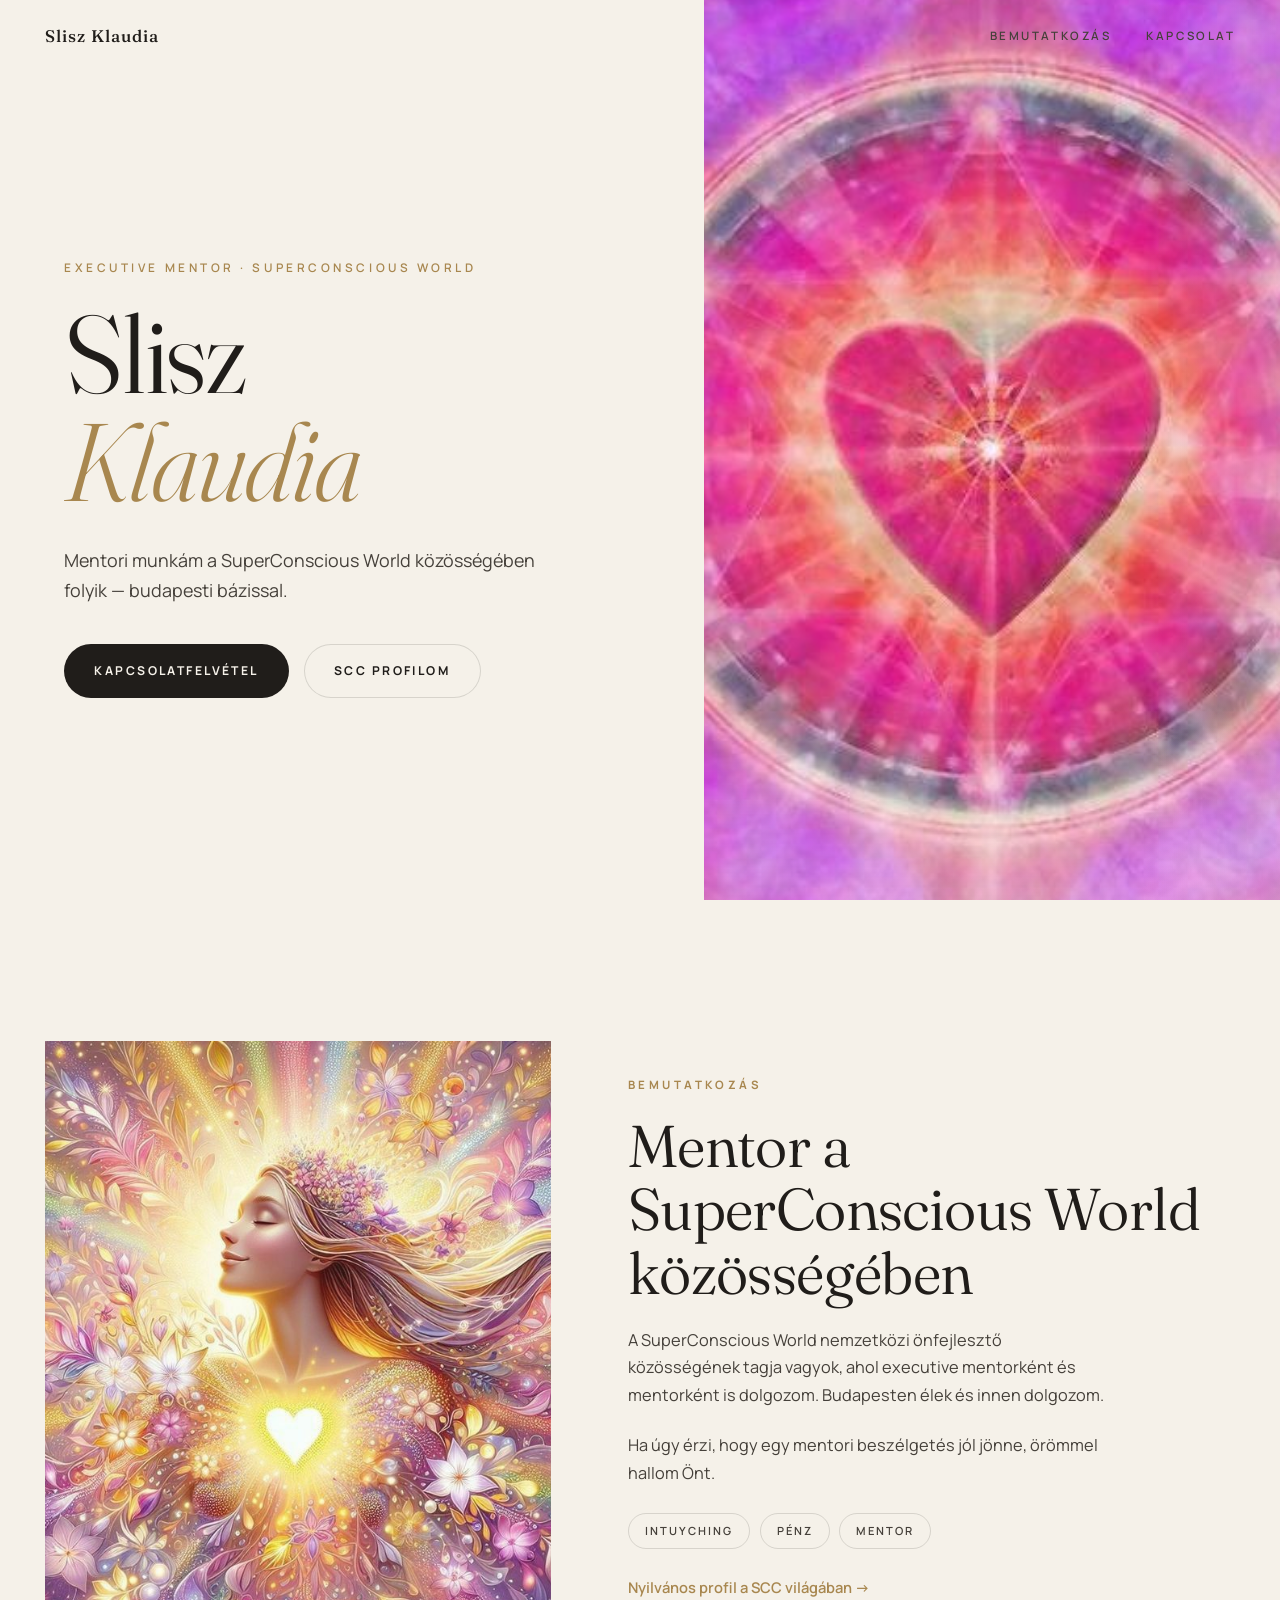
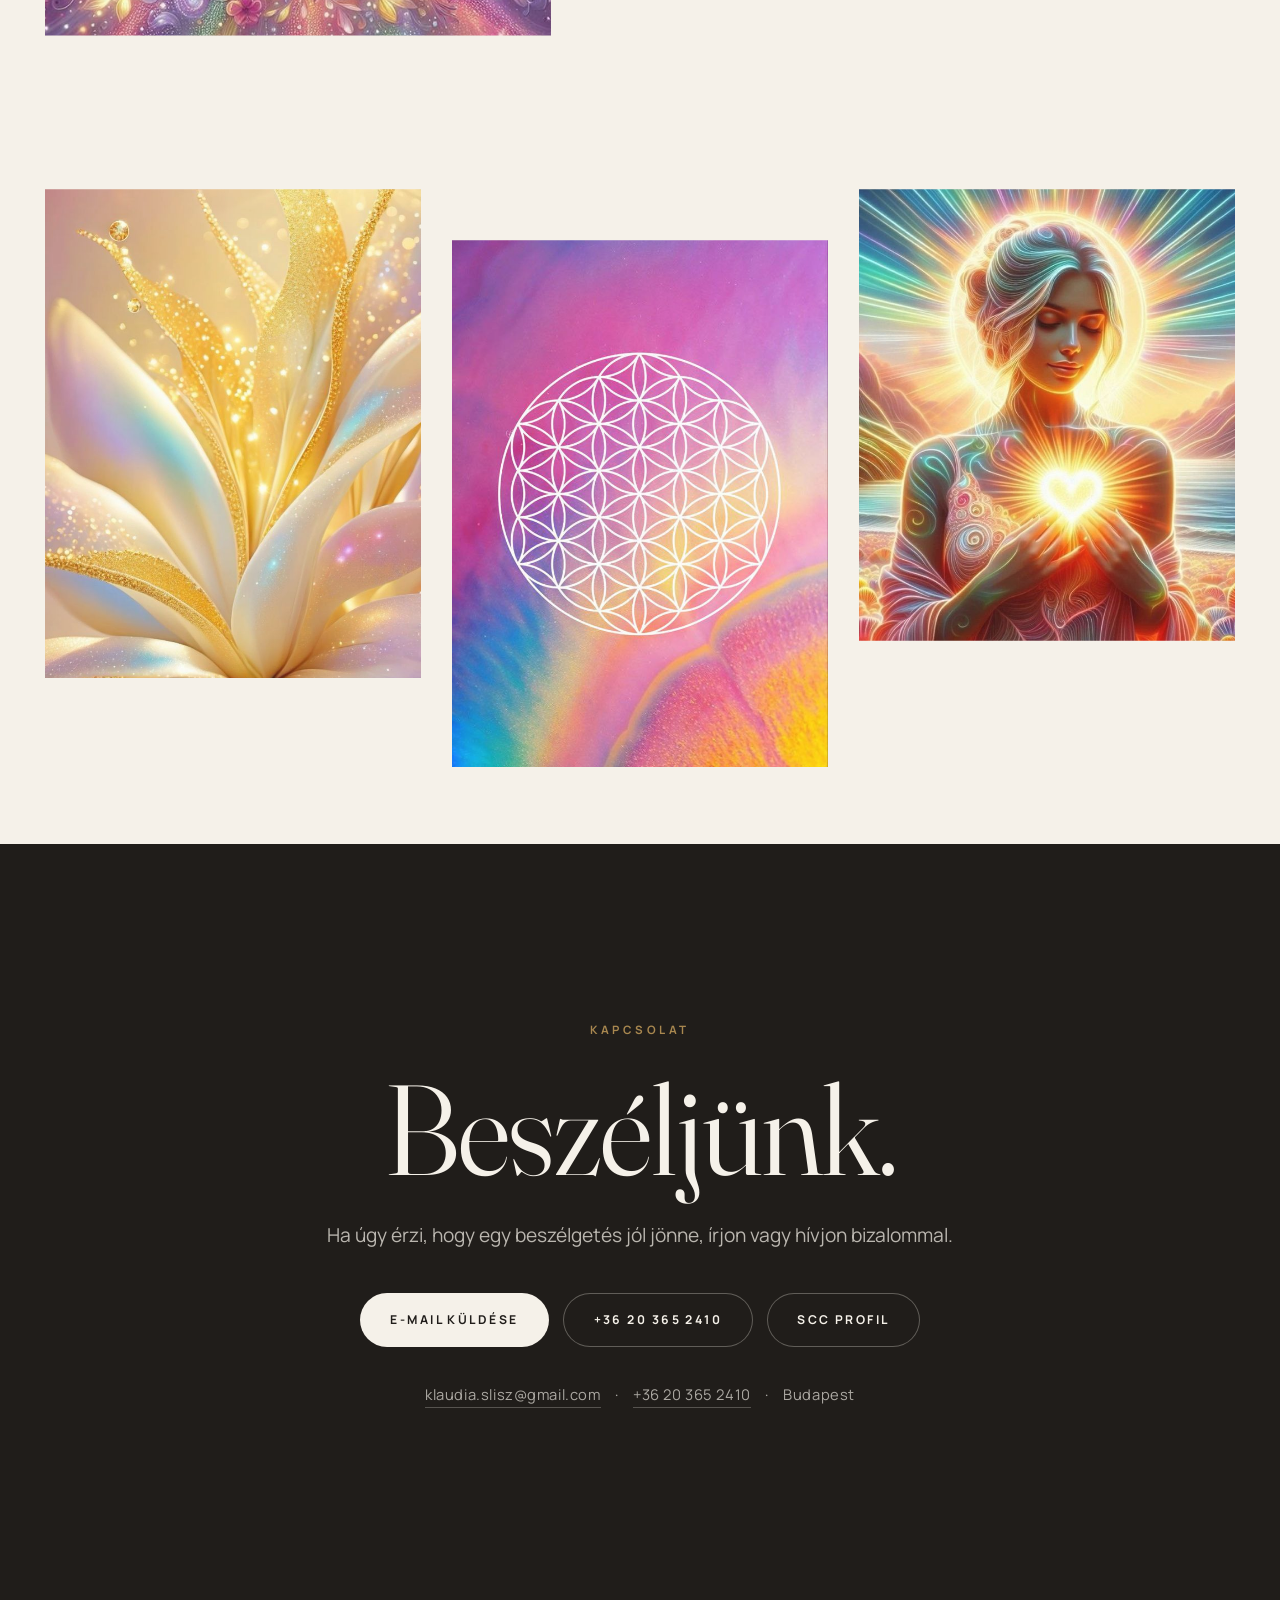
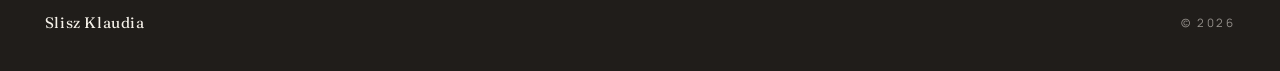
==== commit 4f4ee4ea: "v7.0: tartalmi alapcsere — mentor-profil ellenőrzött adatokkal, dekoratív képek A „vizuális alkotó" " ====
--- a/index.html
+++ b/index.html
@@ -3,28 +3,27 @@
 <head>
   <meta charset="UTF-8">
   <meta name="viewport" content="width=device-width, initial-scale=1.0">
-  <title>Slisz Klaudia — Vizuális alkotó</title>
-  <meta name="description" content="Slisz Klaudia portfóliója — fény, forma és belső történetek képekben.">
+  <title>Slisz Klaudia — Executive mentor | SuperConscious World</title>
+  <meta name="description" content="Slisz Klaudia executive mentor a SuperConscious World közösségben, Budapesten. Kapcsolatfelvétel e-mailben vagy telefonon.">
   <meta name="theme-color" content="#f5f1e9">
-  <meta property="og:title" content="Slisz Klaudia — Vizuális alkotó">
-  <meta property="og:description" content="Fény, forma és belső történetek képekben.">
-  <meta property="og:type" content="website">
+  <meta property="og:title" content="Slisz Klaudia — Executive mentor | SuperConscious World">
+  <meta property="og:description" content="Executive mentor a SuperConscious World közösségben, Budapesten. Vegye fel velem a kapcsolatot.">
+  <meta property="og:type" content="profile">
   <meta property="og:url" content="https://daekon-ship.github.io/slisz-klaudia/">
   <meta property="og:image" content="https://daekon-ship.github.io/slisz-klaudia/assets/img/og-image.png">
   <meta property="og:image:width" content="1200">
   <meta property="og:image:height" content="630">
-  <meta property="og:image:alt" content="Slisz Klaudia — Vizuális alkotó">
+  <meta property="og:image:alt" content="Slisz Klaudia — Executive mentor">
   <meta property="og:locale" content="hu_HU">
   <meta name="twitter:card" content="summary_large_image">
-  <meta name="twitter:title" content="Slisz Klaudia — Vizuális alkotó">
-  <meta name="twitter:description" content="Fény, forma és belső történetek képekben.">
+  <meta name="twitter:title" content="Slisz Klaudia — Executive mentor | SuperConscious World">
+  <meta name="twitter:description" content="Executive mentor a SuperConscious World közösségben, Budapesten. Vegye fel velem a kapcsolatot.">
   <meta name="twitter:image" content="https://daekon-ship.github.io/slisz-klaudia/assets/img/og-image.png">
   <link rel="icon" href="assets/img/favicon.svg" type="image/svg+xml">
   <link rel="apple-touch-icon" href="assets/img/favicon.svg">
   <link rel="preconnect" href="https://fonts.googleapis.com">
   <link rel="preconnect" href="https://fonts.gstatic.com" crossorigin>
   <link href="https://fonts.googleapis.com/css2?family=Fraunces:ital,opsz,wght@0,9..144,300..600;1,9..144,300..600&family=Manrope:wght@400;500;600;700&display=swap" rel="stylesheet">
-  <link rel="preload" as="image" href="assets/img/klaudia-hero.jpg" fetchpriority="high">
   <link rel="stylesheet" href="css/style.css">
   <script>document.documentElement.classList.replace('no-js','js');</script>
 </head>
@@ -34,8 +33,7 @@
     <div class="nav__inner">
       <a class="nav__brand" href="#top">Slisz&nbsp;Klaudia</a>
       <nav class="nav__links" aria-label="Fő navigáció">
-        <a href="#alkotasok">Alkotások</a>
-        <a href="#rolam">Rólam</a>
+        <a href="#bemutatkozas">Bemutatkozás</a>
         <a href="#kapcsolat">Kapcsolat</a>
       </nav>
       <button class="nav__burger" aria-label="Menü megnyitása" aria-expanded="false" aria-controls="menu">
@@ -46,9 +44,8 @@
 
   <div class="menu" id="menu" aria-hidden="true">
     <nav aria-label="Mobil menü">
-      <a href="#alkotasok"><em>01</em>Alkotások</a>
-      <a href="#rolam"><em>02</em>Rólam</a>
-      <a href="#kapcsolat"><em>03</em>Kapcsolat</a>
+      <a href="#bemutatkozas"><em>01</em>Bemutatkozás</a>
+      <a href="#kapcsolat"><em>02</em>Kapcsolat</a>
     </nav>
     <p class="menu__foot">Slisz Klaudia</p>
   </div>
@@ -57,113 +54,82 @@
 
     <!-- ============ HERO ============ -->
     <section class="hero">
-      <div class="hero__media">
-        <div class="hero__frame" data-plx="46">
-          <img src="assets/img/klaudia-hero.jpg" alt="Fényáztatott alak virágokkal és izzó szívvel — Slisz Klaudia alkotása" width="736" height="736" fetchpriority="high" decoding="async">
-        </div>
-      </div>
       <div class="hero__panel">
         <div class="hero__content">
-          <p class="hero__role rv rv-d-1">Vizuális alkotó</p>
+          <p class="hero__role rv rv-d-1">Executive mentor · SuperConscious World</p>
           <h1 class="hero__title">
             <span class="hero__line"><span>Slisz</span></span>
             <span class="hero__line hero__line--2"><span>Klaudia</span></span>
           </h1>
-          <p class="hero__sub rv rv-d-3">Fény, forma és belső történetek képekben.</p>
+          <p class="hero__sub rv rv-d-3">Mentori munkám a SuperConscious World közösségében folyik — budapesti bázissal.</p>
+          <div class="hero__actions rv rv-d-4">
+            <a class="btn btn--solid" href="mailto:klaudia.slisz@gmail.com">Kapcsolatfelvétel</a>
+            <a class="btn btn--ghost" href="https://scc.world/hu/members/118" target="_blank" rel="noopener">SCC profilom</a>
+          </div>
         </div>
-        <a class="hero__cue rv rv-d-4" href="#alkotasok">
-          <span class="hero__cue-line" aria-hidden="true"></span>
-          Alkotások
-        </a>
+      </div>
+      <div class="hero__media">
+        <div class="hero__frame" data-plx="30">
+          <img src="assets/img/sziv-elet-viragaban.jpg" alt="" role="presentation" width="555" height="548" fetchpriority="high" decoding="async">
+        </div>
       </div>
     </section>
 
-    <!-- ============ ALKOTÁSOK ============ -->
-    <section class="works" id="alkotasok">
-
-      <div class="statement">
-        <p class="eyebrow rv">Alkotások</p>
-        <h2 class="statement__text rv rv-d-1">
-          A fény nem csak megvilágít.<br>
-          <em>Történetet mesél.</em>
-        </h2>
-      </div>
-
-      <figure class="work work--wide rv">
-        <div class="work__frame" data-plx="20">
-          <img src="assets/img/arany-virag.jpg" alt="Arany virág — a fény robogása" loading="lazy" decoding="async" width="736" height="1308">
-        </div>
-        <figcaption class="work__caption">
-          <span class="work__title">Arany virág</span>
-          <span class="work__sub">a fény robogása</span>
-        </figcaption>
-      </figure>
-
-      <div class="statement statement--tight">
-        <h2 class="statement__text rv">Forma. <em>Fény.</em> Érzés.</h2>
-      </div>
-
-      <div class="work-pair">
-        <figure class="work work--tall rv">
-          <div class="work__frame">
-            <img src="assets/img/elet-viraga.jpg" alt="Élet virága — a rend, ami összetart" loading="lazy" decoding="async" width="680" height="1200">
-          </div>
-          <figcaption class="work__caption">
-            <span class="work__title">Élet virága</span>
-            <span class="work__sub">a rend, ami összetart</span>
-          </figcaption>
-        </figure>
-        <figure class="work work--tall work--offset rv rv-d-2">
-          <div class="work__frame">
-            <img src="assets/img/sziv-elet-viragaban.jpg" alt="Szív a virágban — a közép" loading="lazy" decoding="async" width="555" height="548">
-          </div>
-          <figcaption class="work__caption">
-            <span class="work__title">Szív a virágban</span>
-            <span class="work__sub">a közép</span>
-          </figcaption>
-        </figure>
-      </div>
-
-      <div class="statement statement--tight">
-        <h2 class="statement__text rv">Minden kép <em>egy belső állapot</em> fordítása.</h2>
-      </div>
-
-      <figure class="work work--monument rv">
-        <div class="work__frame" data-plx="26">
-          <img src="assets/img/klaudia-portre.jpg" alt="A szív tartja — önarckép" loading="lazy" decoding="async" width="736" height="807">
-        </div>
-        <figcaption class="work__caption">
-          <span class="work__title">A szív tartja</span>
-          <span class="work__sub">önarckép</span>
-        </figcaption>
-      </figure>
-
-    </section>
-
-    <!-- ============ RÓLAM ============ -->
-    <section class="about" id="rolam">
+    <!-- ============ BEMUTATKOZÁS ============ -->
+    <section class="about" id="bemutatkozas">
       <figure class="about__media rv">
-        <div class="work__frame about__detail">
-          <img src="assets/img/sziv-elet-viragaban.jpg" alt="Részlet a Szív a virágban című alkotásból" loading="lazy" decoding="async" width="555" height="548">
+        <div class="frame">
+          <img src="assets/img/klaudia-hero.jpg" alt="" role="presentation" loading="lazy" decoding="async" width="736" height="736">
         </div>
       </figure>
       <div class="about__body">
-        <p class="eyebrow rv">Rólam</p>
-        <h2 class="about__name rv rv-d-1">Slisz Klaudia</h2>
+        <p class="eyebrow rv">Bemutatkozás</p>
+        <h2 class="about__name rv rv-d-1">Mentor a SuperConscious World közösségében</h2>
         <p class="about__text rv rv-d-2">
-          A képeim hangulatok: mindig egy-egy belső téma köré épülnek —
-          fény, virág, szív, geometria. Motívumok, amelyek visszatérnek,
-          ahogy az életünkben is a legfontosabb dolgok térnek vissza.
+          A SuperConscious World nemzetközi önfejlesztő közösségének tagja vagyok,
+          ahol executive mentorként és mentorként is dolgozom. Budapesten élek
+          és innen dolgozom.
+        </p>
+        <p class="about__text rv rv-d-3">
+          Ha úgy érzi, hogy egy mentori beszélgetés jól jönne, örömmel hallom Önt.
+        </p>
+        <ul class="chips rv rv-d-3" aria-label="SuperConscious World jelvények">
+          <li>Intuyching</li>
+          <li>Pénz</li>
+          <li>Mentor</li>
+        </ul>
+        <p class="about__link rv rv-d-4">
+          <a href="https://scc.world/hu/members/118" target="_blank" rel="noopener">Nyilvános profil a SCC világában →</a>
         </p>
       </div>
     </section>
+
+    <!-- ============ DÍSZÍTŐ KÉPCIK — dekoráció ============ -->
+    <div class="strip" aria-hidden="true">
+      <div class="strip__inner">
+        <div class="frame rv"><img src="assets/img/arany-virag.jpg" alt="" role="presentation" loading="lazy" decoding="async" width="736" height="1308"></div>
+        <div class="frame rv rv-d-1"><img src="assets/img/elet-viraga.jpg" alt="" role="presentation" loading="lazy" decoding="async" width="680" height="1200"></div>
+        <div class="frame rv rv-d-2"><img src="assets/img/klaudia-portre.jpg" alt="" role="presentation" loading="lazy" decoding="async" width="736" height="807"></div>
+      </div>
+    </div>
 
     <!-- ============ KAPCSOLAT ============ -->
     <section class="contact" id="kapcsolat">
       <p class="eyebrow eyebrow--light rv">Kapcsolat</p>
       <h2 class="contact__title rv rv-d-1">Beszéljünk.</h2>
-      <p class="contact__sub rv rv-d-2">Ha megszólított valamelyik alkotás, keress bátran.</p>
-      <span class="contact__rule rv rv-d-3" aria-hidden="true"></span>
+      <p class="contact__sub rv rv-d-2">Ha úgy érzi, hogy egy beszélgetés jól jönne, írjon vagy hívjon bizalommal.</p>
+      <div class="contact__actions rv rv-d-3">
+        <a class="btn btn--solid" href="mailto:klaudia.slisz@gmail.com">E-mail küldése</a>
+        <a class="btn btn--ghost" href="tel:+36203652410">+36 20 365 2410</a>
+        <a class="btn btn--ghost" href="https://scc.world/hu/members/118" target="_blank" rel="noopener">SCC profil</a>
+      </div>
+      <p class="contact__lines rv rv-d-4">
+        <a href="mailto:klaudia.slisz@gmail.com">klaudia.slisz@gmail.com</a>
+        <span aria-hidden="true">·</span>
+        <a href="tel:+36203652410">+36 20 365 2410</a>
+        <span aria-hidden="true">·</span>
+        <span>Budapest</span>
+      </p>
     </section>
 
   </main>
--- a/css/style.css
+++ b/css/style.css
@@ -128,40 +128,23 @@
 /* ---------- 4. HERO ---------- */
 .hero{
   position:relative; min-height:100svh;
-  display:grid; grid-template-columns:minmax(0,46fr) minmax(0,54fr);
+  display:grid; grid-template-columns:minmax(0,55fr) minmax(0,45fr);
   align-items:stretch;
-}
-.hero__media{
-  position:relative; overflow:hidden;
-  min-height:60svh;
-}
-.hero__frame{
-  position:absolute; inset:-6% 0;
-  will-change:transform;
-}
-.hero__frame img{
-  width:100%; height:100%; object-fit:cover; object-position:center 20%;
-}
-/* finom melegítés, hogy a fotó beleüljön az ivory világba */
-.hero__media::after{
-  content:""; position:absolute; inset:0; pointer-events:none;
-  background:linear-gradient(90deg, rgba(245,241,233,.28) 0%, transparent 26%),
-             linear-gradient(0deg, rgba(245,241,233,.22) 0%, transparent 22%);
 }
 .hero__panel{
   position:relative;
   display:flex; flex-direction:column; justify-content:center;
   padding:calc(var(--nav-h) + 2rem) clamp(1.6rem,5vw,5rem) 3rem;
 }
-.hero__content{ max-width:34rem; }
+.hero__content{ max-width:38rem; }
 .hero__role{
-  font-size:.74rem; font-weight:600; letter-spacing:.34em; text-transform:uppercase;
+  font-size:.74rem; font-weight:600; letter-spacing:.3em; text-transform:uppercase;
   color:var(--bronze);
 }
 .hero__title{
   margin-top:1.4rem;
   font-family:var(--font-serif); font-weight:340;
-  font-size:clamp(3.4rem, 9.2vw, 8.6rem);
+  font-size:clamp(3.4rem, 8.6vw, 8.2rem);
   line-height:.98; letter-spacing:-.015em;
   color:var(--graphite);
 }
@@ -172,21 +155,45 @@
   margin-top:1.8rem;
   font-size:clamp(1rem, 1.4vw, 1.15rem);
   color:var(--graphite-2);
-  max-width:26rem;
-}
-.hero__cue{
-  margin-top:clamp(2.2rem, 5vh, 3.6rem);
-  display:inline-flex; align-items:center; gap:1rem;
-  font-size:.72rem; font-weight:600; letter-spacing:.26em; text-transform:uppercase;
-  color:var(--graphite-2);
-  transition:color .3s ease;
-}
-.hero__cue:hover{ color:var(--bronze); }
-.hero__cue-line{
-  width:3.2rem; height:1px; background:var(--graphite);
-  transition:width .45s var(--ease), background .3s ease;
-}
-.hero__cue:hover .hero__cue-line{ width:4.4rem; background:var(--bronze); }
+  max-width:30rem;
+}
+.hero__actions{
+  margin-top:2.4rem;
+  display:flex; gap:.9rem; flex-wrap:wrap;
+}
+.hero__media{
+  position:relative; overflow:hidden;
+  min-height:60svh;
+}
+.hero__frame{
+  position:absolute; inset:-6% 0;
+  will-change:transform;
+}
+.hero__frame img{
+  width:100%; height:100%; object-fit:cover;
+}
+/* az ivory világba olvasztó átmenetek */
+.hero__media::after{
+  content:""; position:absolute; inset:0; pointer-events:none;
+  background:linear-gradient(270deg, rgba(245,241,233,.30) 0%, transparent 24%),
+             linear-gradient(0deg, rgba(245,241,233,.24) 0%, transparent 22%);
+}
+/* gombok */
+.btn{
+  display:inline-flex; align-items:center; justify-content:center;
+  font-size:.76rem; font-weight:700; letter-spacing:.2em; text-transform:uppercase;
+  padding:1.05rem 1.9rem; border-radius:99px;
+  transition:background .35s ease, color .35s ease, border-color .35s ease, transform .35s var(--ease);
+}
+.btn:active{ transform:scale(.97); }
+.btn--solid{
+  background:var(--graphite); color:var(--ivory);
+}
+.btn--solid:hover{ background:var(--bronze); }
+.btn--ghost{
+  color:var(--graphite); box-shadow:inset 0 0 0 1px var(--line);
+}
+.btn--ghost:hover{ color:var(--bronze); box-shadow:inset 0 0 0 1px var(--bronze); }
 
 /* hero belépő: sor-felhúzás + kép-maszk */
 .js .hero__line > span{
@@ -220,110 +227,79 @@
 .js .rv-d-4{ transition-delay:.42s; }
 
 /* képek maszkos belépése */
-.js .work__frame{
+.js .frame{
   clip-path:inset(6% 4% 6% 4%);
   transition:clip-path 1.25s var(--ease);
 }
-.js .is-in .work__frame,
-.js .work__frame.is-in{ clip-path:inset(0 0 0 0); }
-
-/* ---------- 6. ALKOTÁSOK ---------- */
-.works{
-  padding:clamp(5.5rem, 12vw, 10rem) 0 clamp(4rem, 8vw, 7rem);
-}
-
-/* tipográfiai statement-blokkok */
-.statement{
+.js .is-in .frame,
+.js .frame.is-in{ clip-path:inset(0 0 0 0); }
+
+/* SCC jelvények */
+.chips{
+  display:flex; gap:.6rem; flex-wrap:wrap;
+  margin-top:1.6rem;
+}
+.chips li{
+  font-size:.7rem; font-weight:600; letter-spacing:.18em; text-transform:uppercase;
+  color:var(--graphite-2);
+  border:1px solid var(--line); border-radius:99px;
+  padding:.45rem 1rem;
+}
+.about__link{ margin-top:1.6rem; }
+.about__link a{
+  font-size:.92rem; font-weight:600; color:var(--bronze);
+  border-bottom:1px solid transparent;
+  transition:border-color .3s ease;
+}
+.about__link a:hover{ border-color:var(--bronze); }
+
+/* ---------- 6. DÍSZÍTŐ KÉPCSÍK (dekoráció) ---------- */
+.strip{
   width:var(--w); margin-inline:auto;
-  padding:clamp(4.5rem, 11vw, 9rem) 0 clamp(3.5rem, 8vw, 7rem);
-}
-.statement--tight{
-  padding:clamp(3.5rem, 8vw, 6.5rem) 0;
-}
-.statement__text{
-  font-family:var(--font-serif); font-weight:340;
-  font-size:clamp(2.3rem, 5.6vw, 5.2rem);
-  line-height:1.14; letter-spacing:-.01em;
-  max-width:22em;
-}
-.statement__text em{
-  font-style:italic; font-weight:300; color:var(--bronze);
-}
-.statement .eyebrow{ margin-bottom:1.6rem; }
-
-/* munka-blokk */
-.work{
+  padding:clamp(2.5rem, 6vw, 5rem) 0;
+}
+.strip__inner{
+  display:grid; grid-template-columns:repeat(3,1fr);
+  gap:clamp(1rem, 2.4vw, 2rem);
+  align-items:start;
+}
+.strip .frame{
+  overflow:hidden; background:var(--ivory-2);
+}
+.strip .frame:nth-child(1){ aspect-ratio:4/5.2; }
+.strip .frame:nth-child(2){ aspect-ratio:4/5.6; margin-top:clamp(1.5rem, 4vw, 3.5rem); }
+.strip .frame:nth-child(3){ aspect-ratio:4/4.8; }
+.strip .frame img{
+  width:100%; height:100%; object-fit:cover;
+  opacity:.92;
+}
+.strip-note{
   width:var(--w); margin-inline:auto;
-}
-.work__frame{
-  position:relative; overflow:hidden; background:var(--ivory-2);
-}
-.work__frame img{
-  width:100%; height:100%; object-fit:cover;
-  transition:transform 1.4s var(--ease);
-}
-.work:hover .work__frame img{ transform:scale(1.025); }
-.work__caption{
-  display:flex; align-items:baseline; gap:1rem; flex-wrap:wrap;
-  padding-top:1.1rem;
-}
-.work__title{
-  font-family:var(--font-serif); font-weight:450;
-  font-size:1.05rem; letter-spacing:.01em;
-}
-.work__sub{
-  font-size:.72rem; font-weight:600; letter-spacing:.22em; text-transform:uppercase;
+  font-size:.72rem; letter-spacing:.18em; text-transform:uppercase;
   color:var(--graphite-2);
-}
-
-/* monumentális: teljes szélesség, nagy */
-.work--monument .work__frame{ aspect-ratio:16/9.5; }
-.work--monument .work__frame img{ object-position:center 24%; }
-.work--monument .work__caption{ justify-content:center; text-align:center; }
-.work--monument .work__title{ font-size:1.25rem; }
-
-/* széles, de nem teli-képernyős: arányos álló kép középen */
-.work--wide{ max-width:880px; }
-.work--wide .work__frame{ aspect-ratio:4/4.4; }
-.work--wide .work__caption{ justify-content:center; }
-
-/* központi, kisebb mű */
-.work--center{ max-width:760px; }
-.work--center .work__frame{ aspect-ratio:1/1; }
-.work--center .work__caption{ justify-content:center; }
-
-/* pár: két kép egymás mellett, jobboldali lecsúsztatva */
-.work-pair{
-  width:var(--w); margin-inline:auto;
-  display:grid; grid-template-columns:1fr 1fr;
-  gap:clamp(1.4rem, 3.4vw, 3.2rem);
-  align-items:start;
-  padding-block:clamp(1rem, 3vw, 2rem);
-}
-.work--tall .work__frame{ aspect-ratio:4/4.9; }
-.work--offset{ margin-top:clamp(3rem, 8vw, 7rem); }
-.work-pair .work__caption{ flex-direction:column; gap:.15rem; }
-
-/* ---------- 7. RÓLAM ---------- */
+  padding-top:1.2rem;
+}
+
+/* ---------- 7. BEMUTATKOZÁS ---------- */
 .about{
   width:var(--w); margin-inline:auto;
-  padding:clamp(5rem, 11vw, 9.5rem) 0;
+  padding:clamp(5rem, 11vw, 9.5rem) 0 clamp(3rem, 6vw, 5rem);
   display:grid; grid-template-columns:minmax(0,5fr) minmax(0,6fr);
   gap:clamp(2.4rem, 6vw, 6rem);
   align-items:center;
 }
-.about__media .work__frame{ aspect-ratio:4/4.7; }
-.about__media .work__frame img{ object-position:center 22%; }
-/* részlet-zoom: a mandala középje tölti ki a keretet */
-.about__detail img{
-  width:100%; height:100%; object-fit:cover;
-  transform:scale(1.65); transform-origin:52% 55%;
+.about .frame{ overflow:hidden; background:var(--ivory-2); }
+.about .frame{ aspect-ratio:4/4.7; }
+.about .frame img{
+  width:100%; height:100%; object-fit:cover; object-position:center 24%;
+  opacity:.94;
 }
 .about__name{
   margin-top:1.2rem;
   font-family:var(--font-serif); font-weight:340;
-  font-size:clamp(2.4rem, 4.6vw, 4.2rem);
-  line-height:1.05; letter-spacing:-.01em;
+  font-size:clamp(2.1rem, 4.6vw, 4.2rem);
+  line-height:1.08; letter-spacing:-.01em;
+  overflow-wrap:break-word;
 }
 .about__text{
   margin-top:1.4rem;
@@ -337,8 +313,16 @@
   background:var(--graphite);
   color:var(--ivory);
   text-align:center;
-  padding:clamp(6.5rem, 15vw, 12rem) clamp(1.6rem, 6vw, 4rem);
-}
+  padding:clamp(6rem, 14vw, 11rem) clamp(1.6rem, 6vw, 4rem);
+}
+.contact .btn--solid{
+  background:var(--ivory); color:var(--graphite);
+}
+.contact .btn--solid:hover{ background:var(--bronze); color:var(--ivory); }
+.contact .btn--ghost{
+  color:var(--ivory); box-shadow:inset 0 0 0 1px rgba(245,241,233,.3);
+}
+.contact .btn--ghost:hover{ color:var(--ivory); box-shadow:inset 0 0 0 1px var(--bronze); }
 .contact__title{
   margin-top:1.6rem;
   font-family:var(--font-serif); font-weight:340;
@@ -350,6 +334,21 @@
   font-size:clamp(1rem, 1.5vw, 1.2rem);
   color:rgba(245,241,233,.72);
 }
+.contact__actions{
+  margin-top:2.6rem;
+  display:flex; gap:.9rem; justify-content:center; flex-wrap:wrap;
+}
+.contact__lines{
+  margin-top:2.2rem;
+  display:flex; gap:.9rem; justify-content:center; flex-wrap:wrap;
+  font-size:.92rem; letter-spacing:.04em;
+  color:rgba(245,241,233,.66);
+}
+.contact__lines a{
+  border-bottom:1px solid rgba(245,241,233,.25);
+  transition:color .3s ease, border-color .3s ease;
+}
+.contact__lines a:hover{ color:var(--ivory); border-color:var(--bronze); }
 
 /* ---------- 9. FOOTER ---------- */
 .footer{
@@ -371,12 +370,12 @@
 
 /* ---------- 10. RESZPONZÍV ---------- */
 @media (max-width:960px){
-  .hero{ grid-template-columns:1fr; grid-template-rows:56svh auto; }
-  .hero__media{ min-height:56svh; order:-1; }
+  .hero{ grid-template-columns:1fr; grid-template-rows:auto 52svh; }
+  .hero__panel{ padding-top:calc(var(--nav-h) + 2.4rem); padding-bottom:2.4rem; }
+  .hero__media{ min-height:52svh; }
   .hero__media::after{
-    background:linear-gradient(0deg, rgba(245,241,233,.85) 0%, rgba(245,241,233,0) 34%);
+    background:linear-gradient(180deg, rgba(245,241,233,.5) 0%, rgba(245,241,233,0) 30%);
   }
-  .hero__panel{ padding-top:1.8rem; padding-bottom:3rem; }
   .about{ grid-template-columns:1fr; gap:2.6rem; }
   .about__media{ max-width:520px; }
 }
@@ -386,21 +385,24 @@
   .nav__burger{ display:flex; }
   .hero__title{ font-size:clamp(3rem, 15.5vw, 4.6rem); }
   .hero__sub{ font-size:1rem; }
-  .work-pair{ grid-template-columns:1fr; gap:2.6rem; }
-  .work--offset{ margin-top:0; }
-  .work-pair .work__caption{ flex-direction:row; gap:1rem; }
-  .work--monument .work__frame{ aspect-ratio:4/4.4; }
-  .work--monument .work__frame img{ object-position:center 22%; }
-  .work--wide .work__frame{ aspect-ratio:4/4.3; }
-  .work__caption{ flex-direction:column; gap:.15rem; }
-  .statement{ padding-inline:0; }
+  .hero__actions .btn{ flex:1 1 auto; }
+  .strip__inner{ grid-template-columns:1fr 1fr; }
+  .strip .frame:nth-child(3){ display:none; }
   .contact{ text-align:left; }
-  .footer{ flex-direction:column; align-items:flex-start; gap:.4rem; }
+  .contact__actions{ justify-content:flex-start; }
+  .contact__actions .btn{ width:100%; }
+  .contact__lines{ justify-content:flex-start; }
+  .footer__inner{ flex-direction:column; align-items:flex-start; gap:.4rem; }
 }
 @media (max-width:430px){
-  .hero{ grid-template-rows:52svh auto; }
-  .work--monument .work__frame{ aspect-ratio:4/4.8; }
-  .plate-spacing{ display:none; }
+  .hero{ grid-template-rows:auto 46svh; }
+  .strip__inner{ grid-template-columns:1fr; }
+  .strip .frame:nth-child(2){ display:none; }
+  .strip .frame:nth-child(3){ display:block; }
+  .strip .frame{ aspect-ratio:4/3.4 !important; margin-top:0 !important; }
+}
+@media (max-width:430px){
+  .hero{ grid-template-rows:auto 46svh; }
 }
 
 /* ---------- 11. MOZGÁS-TISZTELET ---------- */
@@ -409,11 +411,11 @@
   .js .rv,
   .js .hero__line > span,
   .js .hero__media,
-  .js .work__frame{
+  .js .frame{
     transition:none !important;
     opacity:1 !important; transform:none !important;
     clip-path:none !important;
   }
   .hero__frame{ transform:none !important; }
-  .work:hover .work__frame img{ transform:none; }
-}
+  .strip .frame img{ opacity:.92; }
+}
